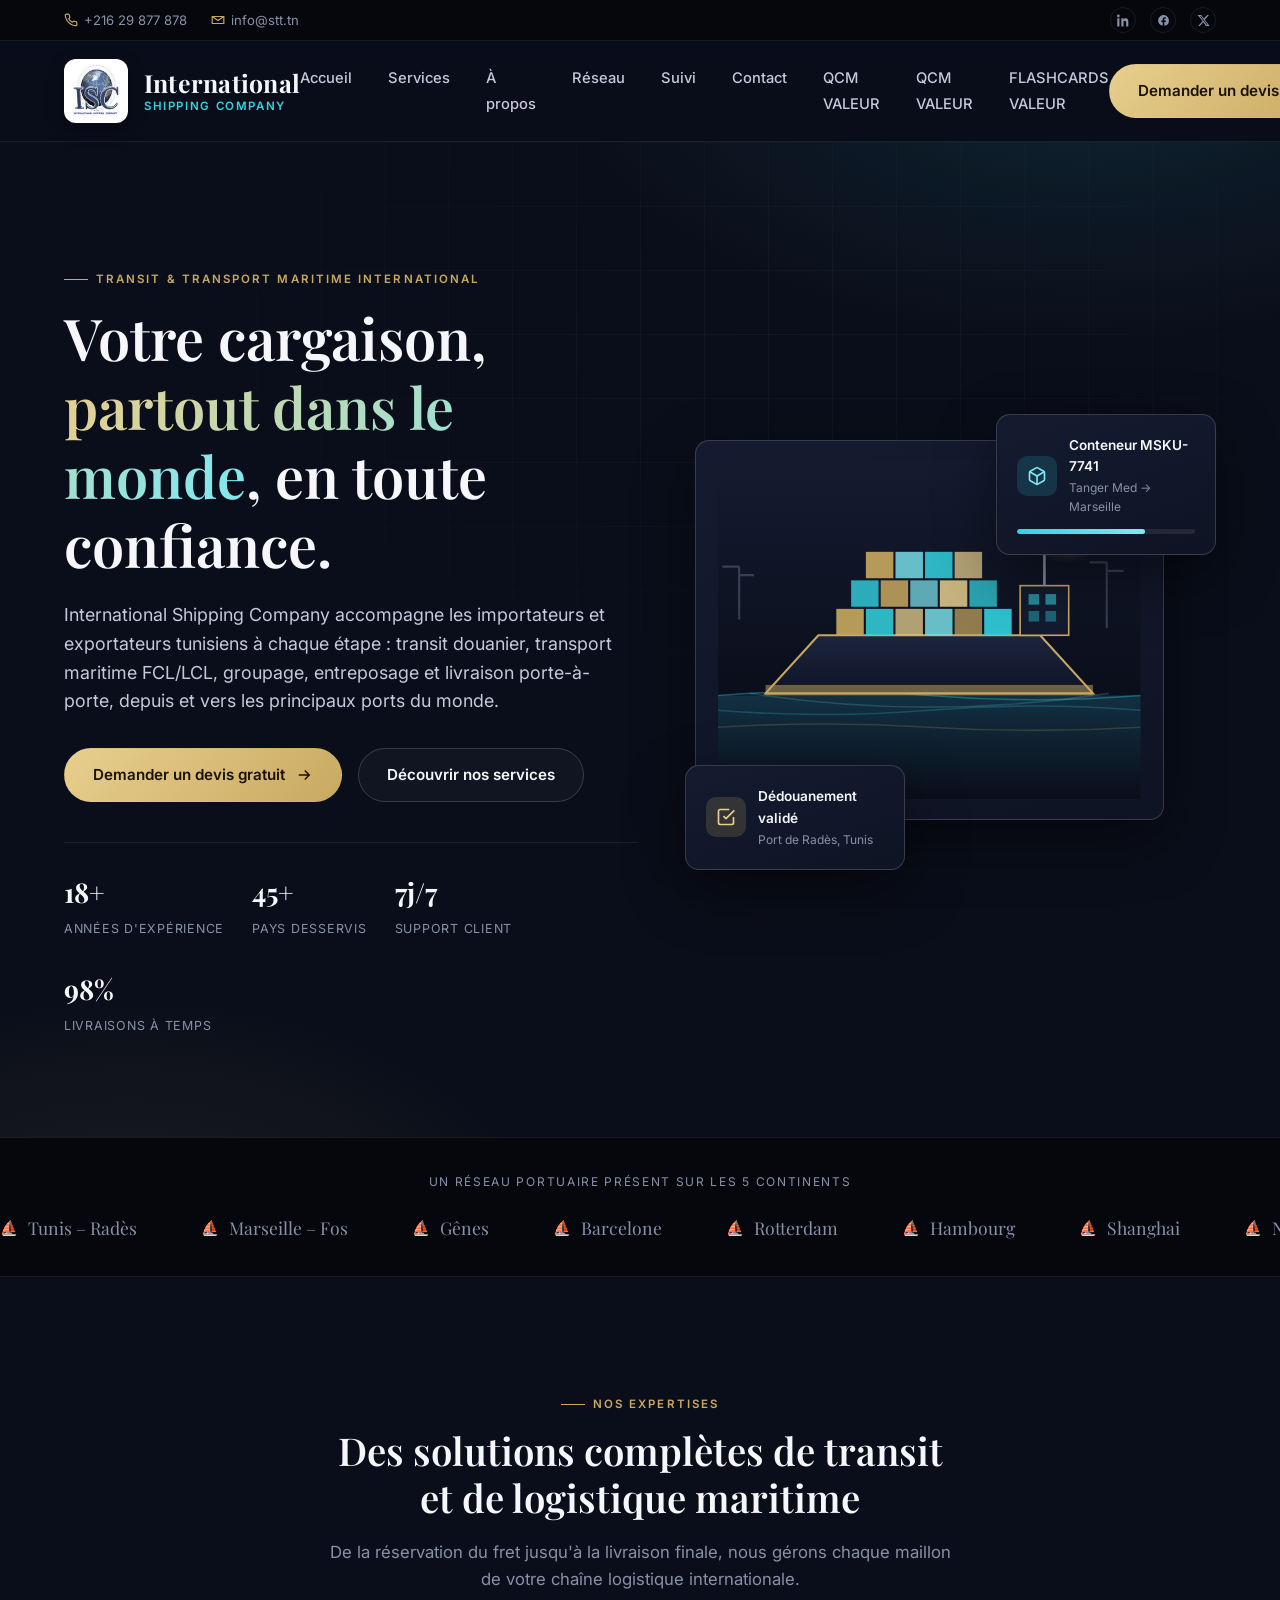
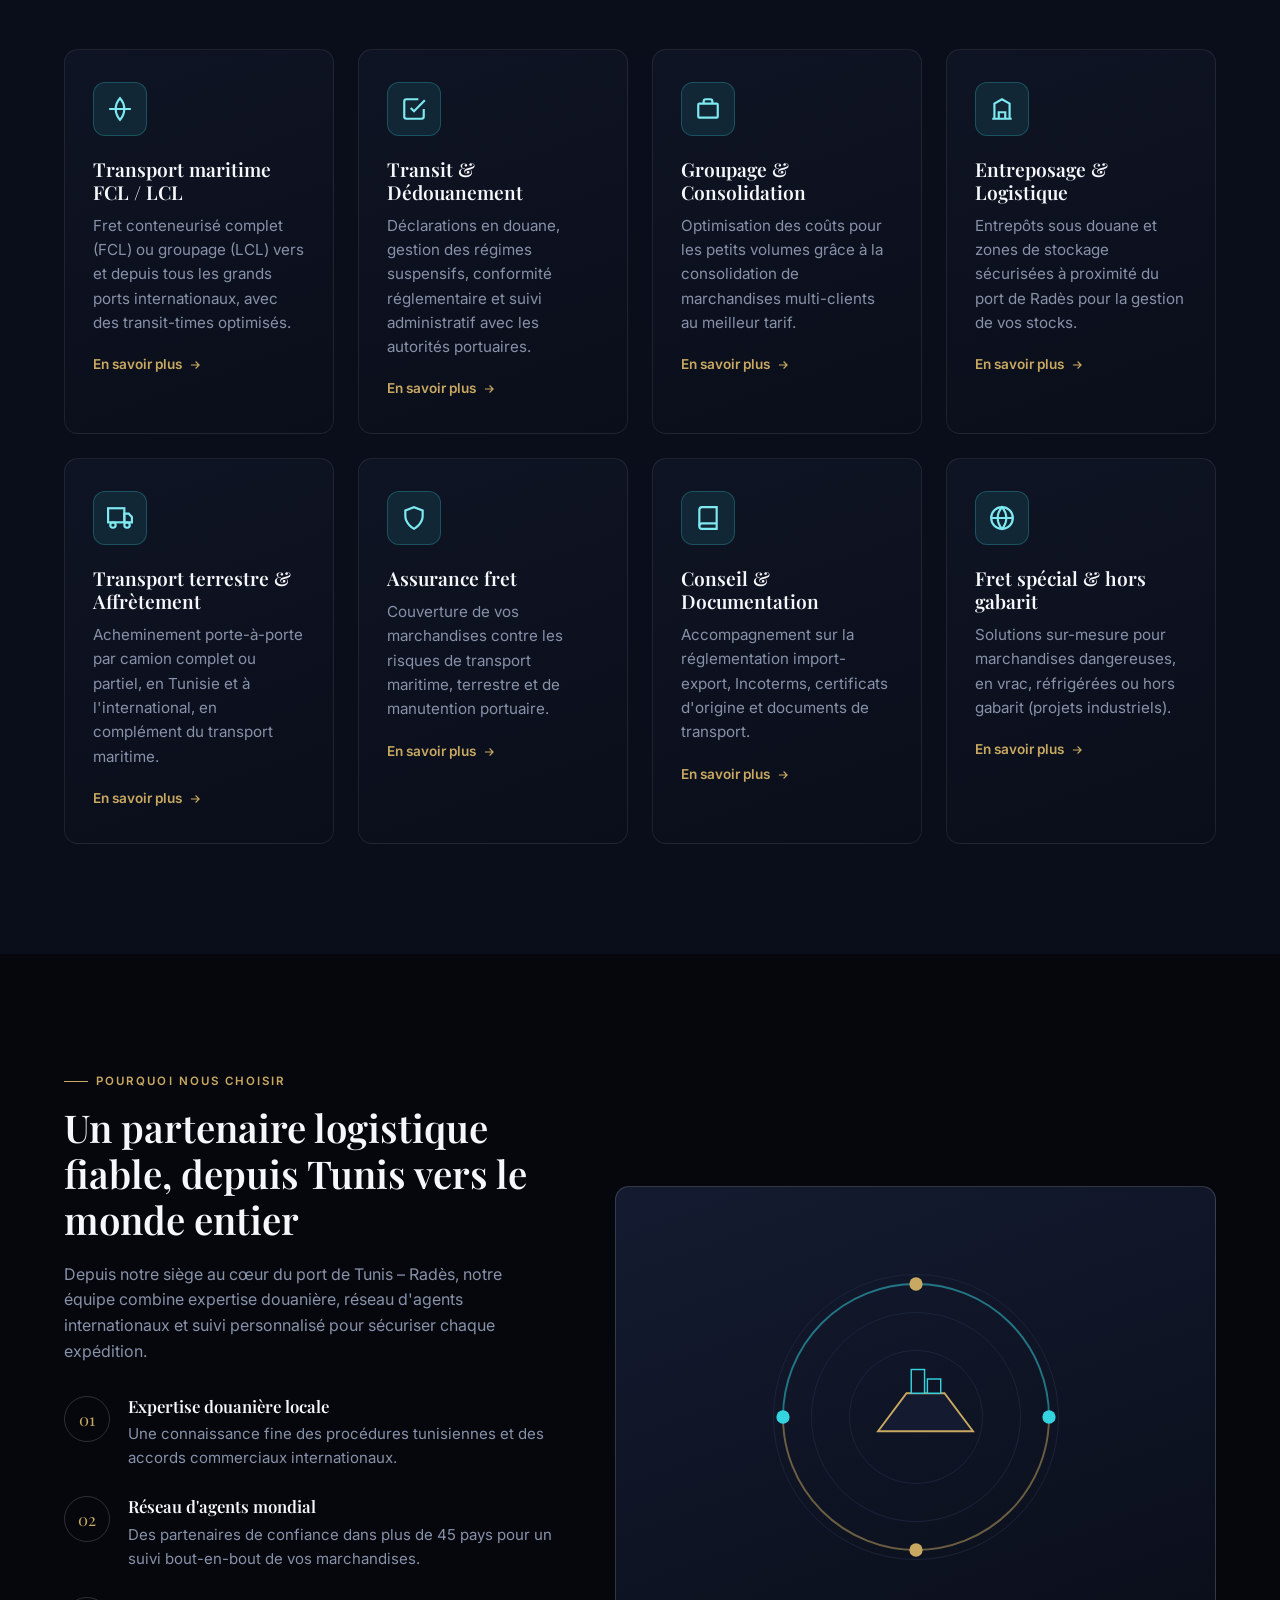
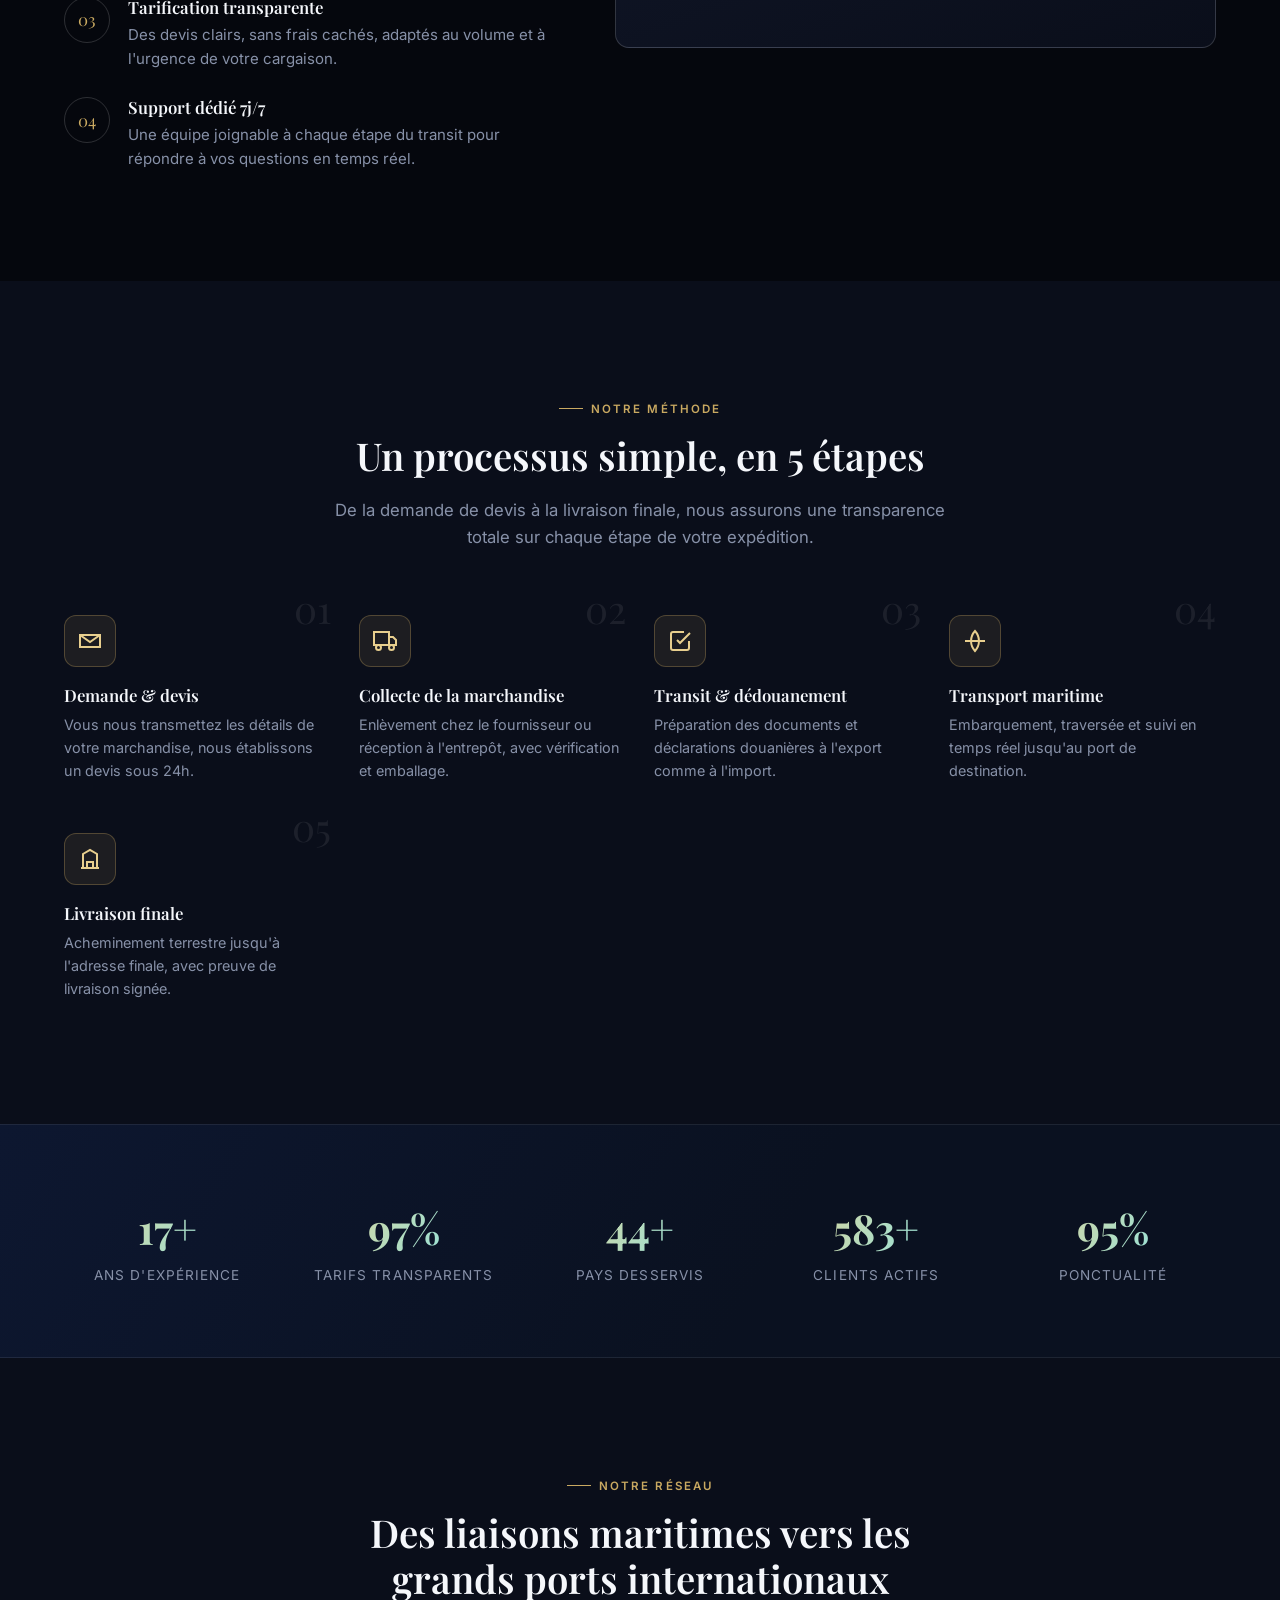
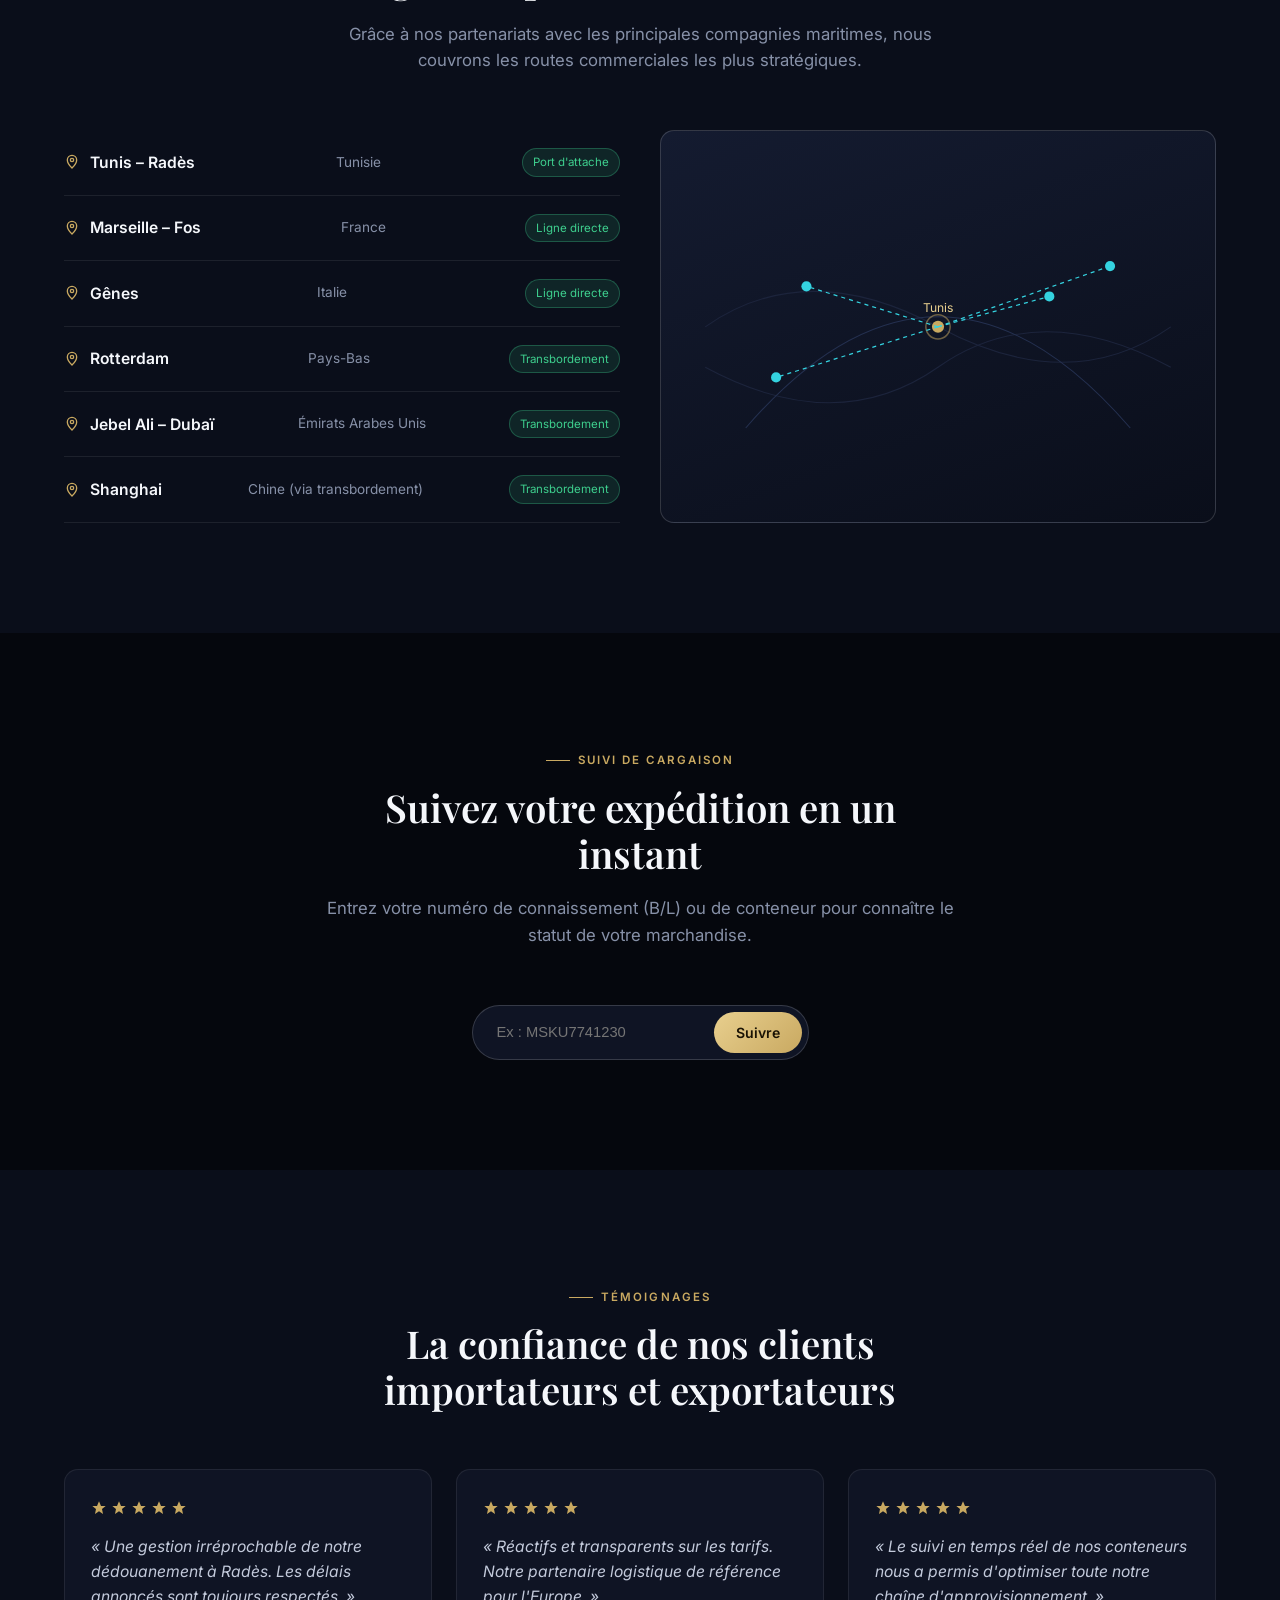
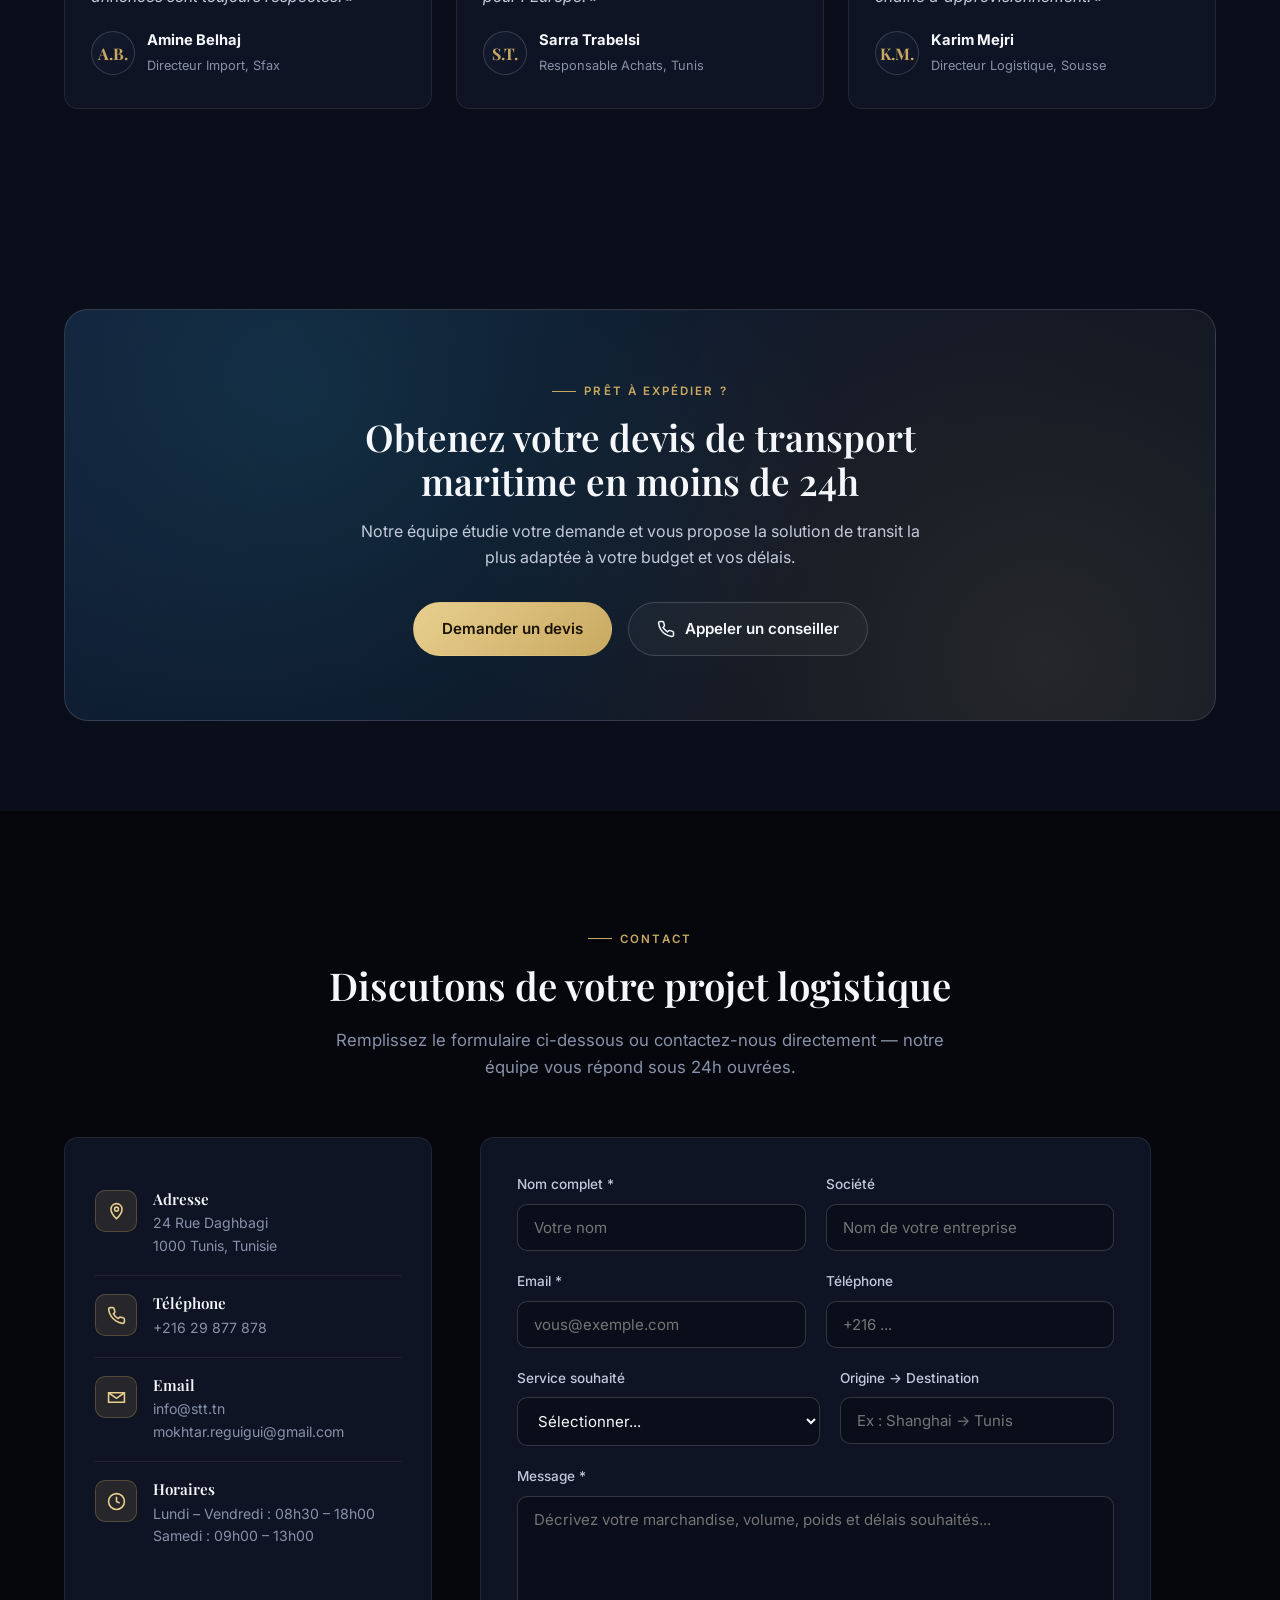
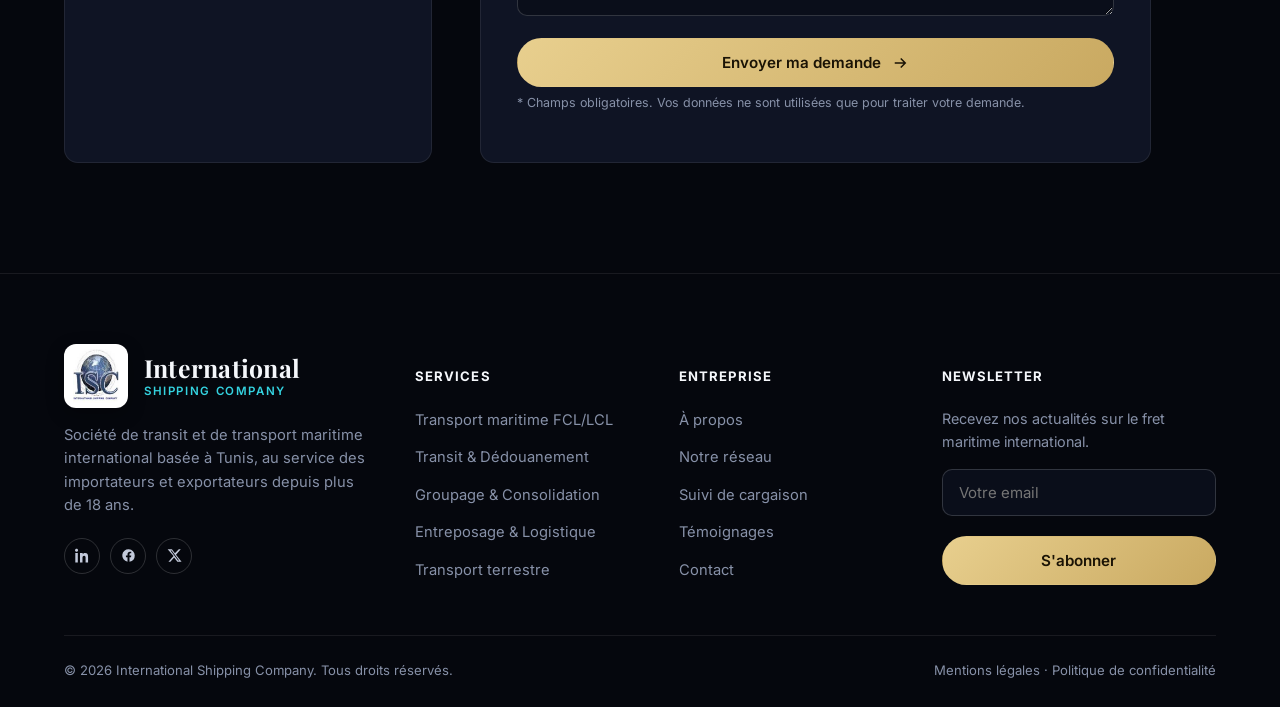
==== index.html @ 2de9ab59 "Update index.html" ====
<!DOCTYPE html>
<html lang="fr">
<head>
<meta charset="UTF-8" />
<meta name="viewport" content="width=device-width, initial-scale=1.0" />
<title>International Shipping Company — Transit &amp; Transport Maritime International | Tunis</title>
<meta name="description" content="International Shipping Company (ISC) : société de transit et de transport maritime international basée à Tunis. Fret maritime FCL/LCL, dédouanement, groupage, entreposage et logistique intégrée." />
<link rel="icon" href="data:image/svg+xml,<svg xmlns=%22http://www.w3.org/2000/svg%22 viewBox=%220 0 100 100%22><rect width=%22100%22 height=%22100%22 rx=%2220%22 fill=%22%230a0e1a%22/><path d=%22M20 60 L50 25 L80 60 Z%22 fill=%22none%22 stroke=%22%23c9a961%22 stroke-width=%226%22/><path d=%22M15 68 Q50 82 85 68%22 fill=%22none%22 stroke=%22%2334d3e0%22 stroke-width=%226%22 stroke-linecap=%22round%22/></svg>" />
<link rel="preconnect" href="https://fonts.googleapis.com" />
<link rel="preconnect" href="https://fonts.gstatic.com" crossorigin />
<link href="https://fonts.googleapis.com/css2?family=Playfair+Display:wght@600;700&family=Inter:wght@400;500;600;700&display=swap" rel="stylesheet" />
<link rel="stylesheet" href="assets/css/style.css" />
</head>
<body>

<!-- Top info bar -->
<div class="topbar">
  <div class="container">
    <div class="topbar-left">
      <span class="topbar-item">
        <svg viewBox="0 0 24 24" fill="none" stroke="currentColor" stroke-width="2"><path d="M22 16.92v3a2 2 0 0 1-2.18 2 19.79 19.79 0 0 1-8.63-3.07 19.5 19.5 0 0 1-6-6 19.79 19.79 0 0 1-3.07-8.67A2 2 0 0 1 4.11 2h3a2 2 0 0 1 2 1.72c.127.96.361 1.903.7 2.81a2 2 0 0 1-.45 2.11L8.09 9.91a16 16 0 0 0 6 6l1.27-1.27a2 2 0 0 1 2.11-.45c.907.339 1.85.573 2.81.7A2 2 0 0 1 22 16.92z"/></svg>
+216 29 877 878
      </span>
      <span class="topbar-item">
        <svg viewBox="0 0 24 24" fill="none" stroke="currentColor" stroke-width="2"><path d="M4 4h16v16H4z" stroke="none"/><path d="M22 6l-10 7L2 6" fill="none"/><path d="M2 6h20v12H2z" fill="none"/></svg>
        info@stt.tn
      </span>
      <span class="topbar-item" style="display:none" id="topbar-hours">
        <svg viewBox="0 0 24 24" fill="none" stroke="currentColor" stroke-width="2"><circle cx="12" cy="12" r="10"/><path d="M12 6v6l4 2"/></svg>
        Lun – Ven, 08h30 – 18h00
      </span>
    </div>
    <div class="topbar-right">
      <a href="#" aria-label="LinkedIn"><svg viewBox="0 0 24 24" fill="currentColor"><path d="M4.98 3.5C4.98 4.88 3.87 6 2.5 6S0 4.88 0 3.5 1.12 1 2.5 1s2.48 1.12 2.48 2.5zM.5 8h4V23h-4V8zM8.5 8h3.8v2.05h.05c.53-1 1.83-2.05 3.77-2.05 4.03 0 4.78 2.65 4.78 6.1V23h-4v-6.87c0-1.64-.03-3.75-2.28-3.75-2.29 0-2.64 1.79-2.64 3.63V23h-4V8z"/></svg></a>
      <a href="#" aria-label="Facebook"><svg viewBox="0 0 24 24" fill="currentColor"><path d="M22 12a10 10 0 1 0-11.6 9.9v-7H7.9V12h2.5V9.8c0-2.5 1.5-3.9 3.8-3.9 1.1 0 2.2.2 2.2.2v2.4h-1.2c-1.2 0-1.6.8-1.6 1.6V12h2.8l-.4 2.9h-2.4v7A10 10 0 0 0 22 12z"/></svg></a>
      <a href="#" aria-label="X / Twitter"><svg viewBox="0 0 24 24" fill="currentColor"><path d="M18.9 2H22l-7.6 8.7L23.3 22H16.6l-5.2-6.8L5.4 22H2.3l8.2-9.3L1 2h6.9l4.7 6.2L18.9 2zm-1.2 18h1.7L7.4 3.9H5.6L17.7 20z"/></svg></a>
    </div>
  </div>
</div>

<!-- Header -->
<header class="site-header">
  <div class="container nav-wrap">
    <a href="#top" class="logo">
      <span class="logo-mark">
        <img src="assets/img/logo-isc.jpg" alt="Logo International Shipping Company" />
      </span>
      <span>International<br /><small>Shipping Company</small></span>
    </a>

    <nav class="main-nav" aria-label="Navigation principale">
      <ul>
        <li><a href="#accueil" class="active">Accueil</a></li>
        <li><a href="#services">Services</a></li>
        <li><a href="#apropos">À propos</a></li>
        <li><a href="#reseau">Réseau</a></li>
        <li><a href="#suivi">Suivi</a></li>
        <li><a href="#contact">Contact</a></li>
        <li><a href="/QCM_VALEUR.html">QCM VALEUR</a></li>
<li><a href="/QCM_VALEUR.html">QCM VALEUR</a></li><li><a href="/flashcards_valeur.html">FLASHCARDS VALEUR</a></li>

     
   </ul> </nav>

    <div class="nav-actions">
      <a href="#contact" class="btn btn-primary nav-cta">
        Demander un devis
        <svg viewBox="0 0 24 24" fill="none" stroke="currentColor" stroke-width="2"><path d="M5 12h14M13 6l6 6-6 6"/></svg>
      </a>
      <button class="burger" aria-label="Ouvrir le menu">
        <svg viewBox="0 0 24 24" fill="none" stroke="currentColor" stroke-width="2"><path d="M3 6h18M3 12h18M3 18h18"/></svg>
      </button>
    </div>
  </div>
</header>

<!-- Mobile menu -->
<div class="scrim"></div>
<div class="mobile-menu">
  <div class="mobile-menu-head">
    <span class="logo"><span class="logo-mark" style="width:48px;height:48px;"><img src="assets/img/logo-isc.jpg" alt="Logo ISC" /></span> ISC</span>
    <button class="mobile-menu-close" aria-label="Fermer le menu">
      <svg viewBox="0 0 24 24" fill="none" stroke="currentColor" stroke-width="2"><path d="M18 6L6 18M6 6l12 12"/></svg>
    </button>
  </div>
  <ul>
    <li><a href="#accueil">Accueil</a></li>
    <li><a href="#services">Services</a></li>
    <li><a href="#apropos">À propos</a></li>
    <li><a href="#reseau">Réseau</a></li>
    <li><a href="#suivi">Suivi de cargaison</a></li>
    <li><a href="#contact">Contact</a></li>
  </ul>
  <a href="#contact" class="btn btn-primary btn-block">Demander un devis</a>
</div>

<main id="top">

  <!-- Hero -->
  <section class="hero" id="accueil">
    <div class="container hero-grid">
      <div class="hero-content" data-reveal>
        <div class="eyebrow">Transit &amp; Transport Maritime International</div>
        <h1>Votre cargaison, <em>partout dans le monde</em>, en toute confiance.</h1>
        <p class="lead">
          International Shipping Company accompagne les importateurs et exportateurs tunisiens à chaque étape :
          transit douanier, transport maritime FCL/LCL, groupage, entreposage et livraison porte-à-porte,
          depuis et vers les principaux ports du monde.
        </p>
        <div class="hero-cta">
          <a href="#contact" class="btn btn-primary">
            Demander un devis gratuit
            <svg viewBox="0 0 24 24" fill="none" stroke="currentColor" stroke-width="2"><path d="M5 12h14M13 6l6 6-6 6"/></svg>
          </a>
          <a href="#services" class="btn btn-outline">Découvrir nos services</a>
        </div>

        <div class="hero-trust">
          <div class="stat"><b data-count="18" data-suffix="+">0</b><span>Années d'expérience</span></div>
          <div class="stat"><b data-count="45" data-suffix="+">0</b><span>Pays desservis</span></div>
          <div class="stat"><b>7j/7</b><span>Support client</span></div>
          <div class="stat"><b data-count="98" data-suffix="%">0</b><span>Livraisons à temps</span></div>
        </div>
      </div>

      <div class="hero-visual" data-reveal>
        <div class="hero-card main">
          <svg viewBox="0 0 400 320" fill="none" xmlns="http://www.w3.org/2000/svg">
            <defs>
              <linearGradient id="skyGrad" x1="0" y1="0" x2="0" y2="1">
                <stop offset="0%" stop-color="#141b30"/>
                <stop offset="100%" stop-color="#0a0e1a"/>
              </linearGradient>
              <linearGradient id="waterGrad" x1="0" y1="0" x2="0" y2="1">
                <stop offset="0%" stop-color="#123042"/>
                <stop offset="100%" stop-color="#0a0e1a"/>
              </linearGradient>
              <linearGradient id="hullGrad" x1="0" y1="0" x2="0" y2="1">
                <stop offset="0%" stop-color="#1c2540"/>
                <stop offset="100%" stop-color="#0f1424"/>
              </linearGradient>
              <radialGradient id="sunGlow" cx="50%" cy="50%" r="50%">
                <stop offset="0%" stop-color="#e8cf8e" stop-opacity="0.55"/>
                <stop offset="100%" stop-color="#e8cf8e" stop-opacity="0"/>
              </radialGradient>
            </defs>

            <rect x="0" y="0" width="400" height="230" fill="url(#skyGrad)"/>
            <circle cx="330" cy="55" r="42" fill="url(#sunGlow)"/>
            <circle cx="330" cy="55" r="16" fill="#e8cf8e" opacity="0.85"/>

            <g opacity="0.35">
              <path d="M20 150 L20 100 M20 100 L4 100 M20 108 L34 108" stroke="#8791a8" stroke-width="2"/>
              <path d="M368 158 L368 96 M368 96 L352 96 M368 104 L384 104" stroke="#8791a8" stroke-width="2"/>
            </g>

            <rect x="0" y="222" width="400" height="98" fill="url(#waterGrad)"/>
            <path d="M0 222 Q100 214 200 222 T400 222" stroke="#34d3e0" stroke-width="1.5" opacity="0.35" fill="none"/>
            <path d="M0 236 Q100 244 200 236 T400 236" stroke="#34d3e0" stroke-width="1.5" opacity="0.22" fill="none"/>
            <path d="M0 252 Q100 246 200 252 T400 252" stroke="#c9a961" stroke-width="1.5" opacity="0.2" fill="none"/>

            <path d="M45 220 L95 165 L305 165 L355 220 Z" fill="url(#hullGrad)" stroke="#c9a961" stroke-width="2"/>
            <rect x="45" y="212" width="310" height="10" fill="#c9a961" opacity="0.5"/>

            <g>
              <rect x="112" y="140" width="26" height="25" fill="#c9a961" opacity="0.9"/>
              <rect x="140" y="140" width="26" height="25" fill="#34d3e0" opacity="0.85"/>
              <rect x="168" y="140" width="26" height="25" fill="#e8cf8e" opacity="0.75"/>
              <rect x="196" y="140" width="26" height="25" fill="#7fe9f1" opacity="0.8"/>
              <rect x="224" y="140" width="26" height="25" fill="#c9a961" opacity="0.7"/>
              <rect x="252" y="140" width="26" height="25" fill="#34d3e0" opacity="0.9"/>

              <rect x="126" y="113" width="26" height="25" fill="#34d3e0" opacity="0.8"/>
              <rect x="154" y="113" width="26" height="25" fill="#c9a961" opacity="0.85"/>
              <rect x="182" y="113" width="26" height="25" fill="#7fe9f1" opacity="0.7"/>
              <rect x="210" y="113" width="26" height="25" fill="#e8cf8e" opacity="0.85"/>
              <rect x="238" y="113" width="26" height="25" fill="#34d3e0" opacity="0.75"/>

              <rect x="140" y="86" width="26" height="25" fill="#c9a961" opacity="0.9"/>
              <rect x="168" y="86" width="26" height="25" fill="#7fe9f1" opacity="0.8"/>
              <rect x="196" y="86" width="26" height="25" fill="#34d3e0" opacity="0.85"/>
              <rect x="224" y="86" width="26" height="25" fill="#e8cf8e" opacity="0.75"/>
            </g>

            <g>
              <rect x="286" y="118" width="46" height="47" fill="#141b30" stroke="#c9a961" stroke-width="1.5"/>
              <rect x="294" y="126" width="10" height="10" fill="#34d3e0" opacity="0.6"/>
              <rect x="310" y="126" width="10" height="10" fill="#34d3e0" opacity="0.6"/>
              <rect x="294" y="142" width="10" height="10" fill="#34d3e0" opacity="0.4"/>
              <rect x="310" y="142" width="10" height="10" fill="#34d3e0" opacity="0.4"/>
              <line x1="309" y1="118" x2="309" y2="72" stroke="#8791a8" stroke-width="2.5"/>
              <circle cx="309" cy="70" r="3.5" fill="#c9a961"/>
            </g>

            <path d="M30 220 Q200 246 370 220" stroke="#7fe9f1" stroke-width="1.5" opacity="0.18" fill="none"/>
          </svg>
        </div>
        <div class="hero-card hero-float card-1">
          <div class="float-row">
            <div class="float-icon"><svg viewBox="0 0 24 24" fill="none" stroke="currentColor" stroke-width="2"><path d="M21 16V8a2 2 0 0 0-1-1.73l-7-4a2 2 0 0 0-2 0l-7 4A2 2 0 0 0 3 8v8a2 2 0 0 0 1 1.73l7 4a2 2 0 0 0 2 0l7-4A2 2 0 0 0 21 16z"/><polyline points="3.27 6.96 12 12.01 20.73 6.96"/><line x1="12" y1="22.08" x2="12" y2="12"/></svg></div>
            <div><div class="float-title">Conteneur MSKU-7741</div><div class="float-sub">Tanger Med → Marseille</div></div>
          </div>
          <div class="float-progress"><span></span></div>
        </div>
        <div class="hero-card hero-float card-2">
          <div class="float-row">
            <div class="float-icon"><svg viewBox="0 0 24 24" fill="none" stroke="currentColor" stroke-width="2"><path d="M9 11l3 3L22 4"/><path d="M21 12v7a2 2 0 0 1-2 2H5a2 2 0 0 1-2-2V5a2 2 0 0 1 2-2h11"/></svg></div>
            <div><div class="float-title">Dédouanement validé</div><div class="float-sub">Port de Radès, Tunis</div></div>
          </div>
        </div>
      </div>
    </div>
  </section>

  <!-- Partners / ports marquee -->
  <div class="marquee-section">
    <div class="marquee-label">Un réseau portuaire présent sur les 5 continents</div>
    <div class="marquee-track">
      <span>Tunis – Radès</span><span>Marseille – Fos</span><span>Gênes</span><span>Barcelone</span>
      <span>Rotterdam</span><span>Hambourg</span><span>Shanghai</span><span>Ningbo</span>
      <span>Jebel Ali – Dubai</span><span>New York – NJ</span><span>Casablanca</span><span>Alger</span>
      <span>Tunis – Radès</span><span>Marseille – Fos</span><span>Gênes</span><span>Barcelone</span>
      <span>Rotterdam</span><span>Hambourg</span><span>Shanghai</span><span>Ningbo</span>
      <span>Jebel Ali – Dubai</span><span>New York – NJ</span><span>Casablanca</span><span>Alger</span>
    </div>
  </div>

  <!-- Services -->
  <section class="section" id="services">
    <div class="container">
      <div class="section-head center" data-reveal>
        <div class="eyebrow">Nos Expertises</div>
        <h2>Des solutions complètes de transit et de logistique maritime</h2>
        <p>De la réservation du fret jusqu'à la livraison finale, nous gérons chaque maillon de votre chaîne logistique internationale.</p>
      </div>

      <div class="services-grid">

        <div class="service-card" data-reveal>
          <div class="service-icon"><svg viewBox="0 0 24 24" fill="none" stroke="currentColor" stroke-width="2"><path d="M2 12h20M12 2a15.3 15.3 0 0 1 4 10 15.3 15.3 0 0 1-4 10 15.3 15.3 0 0 1-4-10 15.3 15.3 0 0 1 4-10z"/></svg></div>
          <h3>Transport maritime FCL / LCL</h3>
          <p>Fret conteneurisé complet (FCL) ou groupage (LCL) vers et depuis tous les grands ports internationaux, avec des transit-times optimisés.</p>
          <a href="#contact" class="service-link">En savoir plus <svg viewBox="0 0 24 24" fill="none" stroke="currentColor" stroke-width="2"><path d="M5 12h14M13 6l6 6-6 6"/></svg></a>
        </div>

        <div class="service-card" data-reveal>
          <div class="service-icon"><svg viewBox="0 0 24 24" fill="none" stroke="currentColor" stroke-width="2"><path d="M9 11l3 3L22 4"/><path d="M21 12v7a2 2 0 0 1-2 2H5a2 2 0 0 1-2-2V5a2 2 0 0 1 2-2h11"/></svg></div>
          <h3>Transit &amp; Dédouanement</h3>
          <p>Déclarations en douane, gestion des régimes suspensifs, conformité réglementaire et suivi administratif avec les autorités portuaires.</p>
          <a href="#contact" class="service-link">En savoir plus <svg viewBox="0 0 24 24" fill="none" stroke="currentColor" stroke-width="2"><path d="M5 12h14M13 6l6 6-6 6"/></svg></a>
        </div>

        <div class="service-card" data-reveal>
          <div class="service-icon"><svg viewBox="0 0 24 24" fill="none" stroke="currentColor" stroke-width="2"><rect x="3" y="7" width="18" height="13" rx="1"/><path d="M8 7V5a2 2 0 0 1 2-2h4a2 2 0 0 1 2 2v2"/></svg></div>
          <h3>Groupage &amp; Consolidation</h3>
          <p>Optimisation des coûts pour les petits volumes grâce à la consolidation de marchandises multi-clients au meilleur tarif.</p>
          <a href="#contact" class="service-link">En savoir plus <svg viewBox="0 0 24 24" fill="none" stroke="currentColor" stroke-width="2"><path d="M5 12h14M13 6l6 6-6 6"/></svg></a>
        </div>

        <div class="service-card" data-reveal>
          <div class="service-icon"><svg viewBox="0 0 24 24" fill="none" stroke="currentColor" stroke-width="2"><path d="M3 21h18M5 21V7l7-4 7 4v14M9 21v-6h6v6"/></svg></div>
          <h3>Entreposage &amp; Logistique</h3>
          <p>Entrepôts sous douane et zones de stockage sécurisées à proximité du port de Radès pour la gestion de vos stocks.</p>
          <a href="#contact" class="service-link">En savoir plus <svg viewBox="0 0 24 24" fill="none" stroke="currentColor" stroke-width="2"><path d="M5 12h14M13 6l6 6-6 6"/></svg></a>
        </div>

        <div class="service-card" data-reveal>
          <div class="service-icon"><svg viewBox="0 0 24 24" fill="none" stroke="currentColor" stroke-width="2"><rect x="1" y="3" width="15" height="13"/><path d="M16 8h4l3 3v5h-7V8z"/><circle cx="5.5" cy="18.5" r="2.5"/><circle cx="18.5" cy="18.5" r="2.5"/></svg></div>
          <h3>Transport terrestre &amp; Affrètement</h3>
          <p>Acheminement porte-à-porte par camion complet ou partiel, en Tunisie et à l'international, en complément du transport maritime.</p>
          <a href="#contact" class="service-link">En savoir plus <svg viewBox="0 0 24 24" fill="none" stroke="currentColor" stroke-width="2"><path d="M5 12h14M13 6l6 6-6 6"/></svg></a>
        </div>

        <div class="service-card" data-reveal>
          <div class="service-icon"><svg viewBox="0 0 24 24" fill="none" stroke="currentColor" stroke-width="2"><path d="M12 22s8-4.5 8-11.8V5l-8-3-8 3v5.2C4 17.5 12 22 12 22z"/></svg></div>
          <h3>Assurance fret</h3>
          <p>Couverture de vos marchandises contre les risques de transport maritime, terrestre et de manutention portuaire.</p>
          <a href="#contact" class="service-link">En savoir plus <svg viewBox="0 0 24 24" fill="none" stroke="currentColor" stroke-width="2"><path d="M5 12h14M13 6l6 6-6 6"/></svg></a>
        </div>

        <div class="service-card" data-reveal>
          <div class="service-icon"><svg viewBox="0 0 24 24" fill="none" stroke="currentColor" stroke-width="2"><path d="M4 19.5A2.5 2.5 0 0 1 6.5 17H20"/><path d="M6.5 2H20v20H6.5A2.5 2.5 0 0 1 4 19.5v-15A2.5 2.5 0 0 1 6.5 2z"/></svg></div>
          <h3>Conseil &amp; Documentation</h3>
          <p>Accompagnement sur la réglementation import-export, Incoterms, certificats d'origine et documents de transport.</p>
          <a href="#contact" class="service-link">En savoir plus <svg viewBox="0 0 24 24" fill="none" stroke="currentColor" stroke-width="2"><path d="M5 12h14M13 6l6 6-6 6"/></svg></a>
        </div>

        <div class="service-card" data-reveal>
          <div class="service-icon"><svg viewBox="0 0 24 24" fill="none" stroke="currentColor" stroke-width="2"><circle cx="12" cy="12" r="10"/><path d="M2 12h20M12 2a15.3 15.3 0 0 1 4 10 15.3 15.3 0 0 1-4 10 15.3 15.3 0 0 1-4-10 15.3 15.3 0 0 1 4-10z"/></svg></div>
          <h3>Fret spécial &amp; hors gabarit</h3>
          <p>Solutions sur-mesure pour marchandises dangereuses, en vrac, réfrigérées ou hors gabarit (projets industriels).</p>
          <a href="#contact" class="service-link">En savoir plus <svg viewBox="0 0 24 24" fill="none" stroke="currentColor" stroke-width="2"><path d="M5 12h14M13 6l6 6-6 6"/></svg></a>
        </div>

      </div>
    </div>
  </section>

  <!-- Why us / About -->
  <section class="section alt" id="apropos">
    <div class="container why-grid">
      <div data-reveal>
        <div class="eyebrow">Pourquoi nous choisir</div>
        <h2 style="font-size:clamp(1.8rem,3vw,2.4rem);">Un partenaire logistique fiable, depuis Tunis vers le monde entier</h2>
        <p style="color:var(--text-2);margin-bottom:32px;">
          Depuis notre siège au cœur du port de Tunis – Radès, notre équipe combine expertise douanière,
          réseau d'agents internationaux et suivi personnalisé pour sécuriser chaque expédition.
        </p>

        <div class="feature-list">
          <div class="feature-item">
            <div class="feature-num">01</div>
            <div>
              <h4>Expertise douanière locale</h4>
              <p>Une connaissance fine des procédures tunisiennes et des accords commerciaux internationaux.</p>
            </div>
          </div>
          <div class="feature-item">
            <div class="feature-num">02</div>
            <div>
              <h4>Réseau d'agents mondial</h4>
              <p>Des partenaires de confiance dans plus de 45 pays pour un suivi bout-en-bout de vos marchandises.</p>
            </div>
          </div>
          <div class="feature-item">
            <div class="feature-num">03</div>
            <div>
              <h4>Tarification transparente</h4>
              <p>Des devis clairs, sans frais cachés, adaptés au volume et à l'urgence de votre cargaison.</p>
            </div>
          </div>
          <div class="feature-item">
            <div class="feature-num">04</div>
            <div>
              <h4>Support dédié 7j/7</h4>
              <p>Une équipe joignable à chaque étape du transit pour répondre à vos questions en temps réel.</p>
            </div>
          </div>
        </div>
      </div>

      <div class="why-visual" data-reveal>
        <svg viewBox="0 0 400 400" fill="none" xmlns="http://www.w3.org/2000/svg">
          <circle cx="200" cy="200" r="150" stroke="#1c243c" stroke-width="1"/>
          <circle cx="200" cy="200" r="110" stroke="#1c243c" stroke-width="1"/>
          <circle cx="200" cy="200" r="70" stroke="#1c243c" stroke-width="1"/>
          <path d="M60 200 A140 140 0 0 1 340 200" stroke="#34d3e0" stroke-width="2" opacity="0.5"/>
          <path d="M340 200 A140 140 0 0 1 60 200" stroke="#c9a961" stroke-width="2" opacity="0.5"/>
          <circle cx="200" cy="60" r="7" fill="#c9a961"/>
          <circle cx="340" cy="200" r="7" fill="#34d3e0"/>
          <circle cx="200" cy="340" r="7" fill="#c9a961"/>
          <circle cx="60" cy="200" r="7" fill="#34d3e0"/>
          <g transform="translate(160,160)">
            <path d="M0 55 L30 15 L70 15 L100 55 Z" fill="#141b30" stroke="#c9a961" stroke-width="2"/>
            <rect x="35" y="-10" width="14" height="25" fill="#0f1424" stroke="#34d3e0" stroke-width="1.5"/>
            <rect x="52" y="0" width="14" height="15" fill="#0f1424" stroke="#34d3e0" stroke-width="1.5"/>
          </g>
        </svg>
      </div>
    </div>
  </section>

  <!-- Process -->
  <section class="section" id="processus">
    <div class="container">
      <div class="section-head center" data-reveal>
        <div class="eyebrow">Notre méthode</div>
        <h2>Un processus simple, en 5 étapes</h2>
        <p>De la demande de devis à la livraison finale, nous assurons une transparence totale sur chaque étape de votre expédition.</p>
      </div>

      <div class="process-track">
        <div class="process-step" data-reveal>
          <span class="step-index">01</span>
          <div class="step-icon"><svg viewBox="0 0 24 24" fill="none" stroke="currentColor" stroke-width="2"><path d="M4 4h16v16H4z" stroke="none"/><path d="M22 6l-10 7L2 6"/><path d="M2 6h20v12H2z" fill="none"/></svg></div>
          <h4>Demande &amp; devis</h4>
          <p>Vous nous transmettez les détails de votre marchandise, nous établissons un devis sous 24h.</p>
        </div>
        <div class="process-step" data-reveal>
          <span class="step-index">02</span>
          <div class="step-icon"><svg viewBox="0 0 24 24" fill="none" stroke="currentColor" stroke-width="2"><rect x="1" y="3" width="15" height="13"/><path d="M16 8h4l3 3v5h-7V8z"/><circle cx="5.5" cy="18.5" r="2.5"/><circle cx="18.5" cy="18.5" r="2.5"/></svg></div>
          <h4>Collecte de la marchandise</h4>
          <p>Enlèvement chez le fournisseur ou réception à l'entrepôt, avec vérification et emballage.</p>
        </div>
        <div class="process-step" data-reveal>
          <span class="step-index">03</span>
          <div class="step-icon"><svg viewBox="0 0 24 24" fill="none" stroke="currentColor" stroke-width="2"><path d="M9 11l3 3L22 4"/><path d="M21 12v7a2 2 0 0 1-2 2H5a2 2 0 0 1-2-2V5a2 2 0 0 1 2-2h11"/></svg></div>
          <h4>Transit &amp; dédouanement</h4>
          <p>Préparation des documents et déclarations douanières à l'export comme à l'import.</p>
        </div>
        <div class="process-step" data-reveal>
          <span class="step-index">04</span>
          <div class="step-icon"><svg viewBox="0 0 24 24" fill="none" stroke="currentColor" stroke-width="2"><path d="M2 12h20M12 2a15.3 15.3 0 0 1 4 10 15.3 15.3 0 0 1-4 10 15.3 15.3 0 0 1-4-10 15.3 15.3 0 0 1 4-10z"/></svg></div>
          <h4>Transport maritime</h4>
          <p>Embarquement, traversée et suivi en temps réel jusqu'au port de destination.</p>
        </div>
        <div class="process-step" data-reveal>
          <span class="step-index">05</span>
          <div class="step-icon"><svg viewBox="0 0 24 24" fill="none" stroke="currentColor" stroke-width="2"><path d="M3 21h18M5 21V7l7-4 7 4v14M9 21v-6h6v6"/></svg></div>
          <h4>Livraison finale</h4>
          <p>Acheminement terrestre jusqu'à l'adresse finale, avec preuve de livraison signée.</p>
        </div>
      </div>
    </div>
  </section>

  <!-- Stats band -->
  <div class="stats-band">
    <div class="container stats-grid">
      <div class="stat-block" data-reveal><b data-count="18" data-suffix="+">0</b><span>Ans d'expérience</span></div>
      <div class="stat-block" data-reveal><b data-count="100" data-suffix="%">0</b><span>Tarifs transparents</span></div>
      <div class="stat-block" data-reveal><b data-count="45" data-suffix="+">0</b><span>Pays desservis</span></div>
      <div class="stat-block" data-reveal><b data-count="600" data-suffix="+">0</b><span>Clients actifs</span></div>
      <div class="stat-block" data-reveal><b data-count="98" data-suffix="%">0</b><span>Ponctualité</span></div>
    </div>
  </div>

  <!-- Network / ports -->
  <section class="section" id="reseau">
    <div class="container">
      <div class="section-head center" data-reveal>
        <div class="eyebrow">Notre réseau</div>
        <h2>Des liaisons maritimes vers les grands ports internationaux</h2>
        <p>Grâce à nos partenariats avec les principales compagnies maritimes, nous couvrons les routes commerciales les plus stratégiques.</p>
      </div>

      <div class="network-wrap">
        <div class="port-list" data-reveal>
          <div class="port-row">
            <div class="port-name"><svg viewBox="0 0 24 24" fill="none" stroke="currentColor" stroke-width="2"><path d="M12 21s-7-6.5-7-12a7 7 0 0 1 14 0c0 5.5-7 12-7 12z"/><circle cx="12" cy="9" r="2.5"/></svg>Tunis – Radès</div>
            <div class="port-country">Tunisie</div>
            <div class="badge">Port d'attache</div>
          </div>
          <div class="port-row">
            <div class="port-name"><svg viewBox="0 0 24 24" fill="none" stroke="currentColor" stroke-width="2"><path d="M12 21s-7-6.5-7-12a7 7 0 0 1 14 0c0 5.5-7 12-7 12z"/><circle cx="12" cy="9" r="2.5"/></svg>Marseille – Fos</div>
            <div class="port-country">France</div>
            <div class="badge">Ligne directe</div>
          </div>
          <div class="port-row">
            <div class="port-name"><svg viewBox="0 0 24 24" fill="none" stroke="currentColor" stroke-width="2"><path d="M12 21s-7-6.5-7-12a7 7 0 0 1 14 0c0 5.5-7 12-7 12z"/><circle cx="12" cy="9" r="2.5"/></svg>Gênes</div>
            <div class="port-country">Italie</div>
            <div class="badge">Ligne directe</div>
          </div>
          <div class="port-row">
            <div class="port-name"><svg viewBox="0 0 24 24" fill="none" stroke="currentColor" stroke-width="2"><path d="M12 21s-7-6.5-7-12a7 7 0 0 1 14 0c0 5.5-7 12-7 12z"/><circle cx="12" cy="9" r="2.5"/></svg>Rotterdam</div>
            <div class="port-country">Pays-Bas</div>
            <div class="badge">Transbordement</div>
          </div>
          <div class="port-row">
            <div class="port-name"><svg viewBox="0 0 24 24" fill="none" stroke="currentColor" stroke-width="2"><path d="M12 21s-7-6.5-7-12a7 7 0 0 1 14 0c0 5.5-7 12-7 12z"/><circle cx="12" cy="9" r="2.5"/></svg>Jebel Ali – Dubaï</div>
            <div class="port-country">Émirats Arabes Unis</div>
            <div class="badge">Transbordement</div>
          </div>
          <div class="port-row">
            <div class="port-name"><svg viewBox="0 0 24 24" fill="none" stroke="currentColor" stroke-width="2"><path d="M12 21s-7-6.5-7-12a7 7 0 0 1 14 0c0 5.5-7 12-7 12z"/><circle cx="12" cy="9" r="2.5"/></svg>Shanghai</div>
            <div class="port-country">Chine (via transbordement)</div>
            <div class="badge">Transbordement</div>
          </div>
        </div>

        <div class="map-card" data-reveal>
          <svg viewBox="0 0 500 300" fill="none" xmlns="http://www.w3.org/2000/svg">
            <path d="M20 150 Q120 80 250 150 T480 150" stroke="#1c243c" stroke-width="1"/>
            <path d="M20 190 Q150 260 250 190 T480 190" stroke="#1c243c" stroke-width="1"/>
            <path d="M60 250 Q250 30 440 250" stroke="#243050" stroke-width="1" fill="none"/>
            <circle cx="250" cy="150" r="6" fill="#c9a961"/>
            <circle cx="250" cy="150" r="12" fill="none" stroke="#c9a961" stroke-width="1.5" opacity="0.5"/>
            <circle cx="120" cy="110" r="5" fill="#34d3e0"/>
            <circle cx="360" cy="120" r="5" fill="#34d3e0"/>
            <circle cx="420" cy="90" r="5" fill="#34d3e0"/>
            <circle cx="90" cy="200" r="5" fill="#34d3e0"/>
            <path d="M250 150 L120 110" stroke="#34d3e0" stroke-width="1.2" stroke-dasharray="4 4"/>
            <path d="M250 150 L360 120" stroke="#34d3e0" stroke-width="1.2" stroke-dasharray="4 4"/>
            <path d="M250 150 L420 90" stroke="#34d3e0" stroke-width="1.2" stroke-dasharray="4 4"/>
            <path d="M250 150 L90 200" stroke="#34d3e0" stroke-width="1.2" stroke-dasharray="4 4"/>
            <text x="250" y="135" text-anchor="middle" fill="#e8cf8e" font-size="12" font-family="Inter, sans-serif">Tunis</text>
          </svg>
        </div>
      </div>
    </div>
  </section>

  <!-- Tracking -->
  <section class="section alt" id="suivi">
    <div class="container">
      <div class="section-head center" data-reveal>
        <div class="eyebrow">Suivi de cargaison</div>
        <h2>Suivez votre expédition en un instant</h2>
        <p>Entrez votre numéro de connaissement (B/L) ou de conteneur pour connaître le statut de votre marchandise.</p>
      </div>
      <div style="display:flex;justify-content:center;" data-reveal>
        <form id="tracking-form" class="tracking-box">
          <input type="text" placeholder="Ex : MSKU7741230" aria-label="Numéro de suivi" required />
          <button type="submit">Suivre</button>
        </form>
      </div>
      <div id="tracking-result" class="form-status" style="max-width:640px;margin:20px auto 0;"></div>
    </div>
  </section>

  <!-- Testimonials -->
  <section class="section" id="temoignages">
    <div class="container">
      <div class="section-head center" data-reveal>
        <div class="eyebrow">Témoignages</div>
        <h2>La confiance de nos clients importateurs et exportateurs</h2>
      </div>

      <div class="testi-grid">
        <div class="testi-card" data-reveal>
          <div class="testi-stars">
            <svg viewBox="0 0 24 24" fill="currentColor"><path d="M12 2l3 7h7l-5.5 4.5L18 21l-6-4-6 4 1.5-7.5L2 9h7z"/></svg>
            <svg viewBox="0 0 24 24" fill="currentColor"><path d="M12 2l3 7h7l-5.5 4.5L18 21l-6-4-6 4 1.5-7.5L2 9h7z"/></svg>
            <svg viewBox="0 0 24 24" fill="currentColor"><path d="M12 2l3 7h7l-5.5 4.5L18 21l-6-4-6 4 1.5-7.5L2 9h7z"/></svg>
            <svg viewBox="0 0 24 24" fill="currentColor"><path d="M12 2l3 7h7l-5.5 4.5L18 21l-6-4-6 4 1.5-7.5L2 9h7z"/></svg>
            <svg viewBox="0 0 24 24" fill="currentColor"><path d="M12 2l3 7h7l-5.5 4.5L18 21l-6-4-6 4 1.5-7.5L2 9h7z"/></svg>
          </div>
          <p class="quote">« Une gestion irréprochable de notre dédouanement à Radès. Les délais annoncés sont toujours respectés. »</p>
          <div class="testi-person">
            <div class="testi-avatar">A.B.</div>
            <div><b>Amine Belhaj</b><span>Directeur Import, Sfax</span></div>
          </div>
        </div>
        <div class="testi-card" data-reveal>
          <div class="testi-stars">
            <svg viewBox="0 0 24 24" fill="currentColor"><path d="M12 2l3 7h7l-5.5 4.5L18 21l-6-4-6 4 1.5-7.5L2 9h7z"/></svg>
            <svg viewBox="0 0 24 24" fill="currentColor"><path d="M12 2l3 7h7l-5.5 4.5L18 21l-6-4-6 4 1.5-7.5L2 9h7z"/></svg>
            <svg viewBox="0 0 24 24" fill="currentColor"><path d="M12 2l3 7h7l-5.5 4.5L18 21l-6-4-6 4 1.5-7.5L2 9h7z"/></svg>
            <svg viewBox="0 0 24 24" fill="currentColor"><path d="M12 2l3 7h7l-5.5 4.5L18 21l-6-4-6 4 1.5-7.5L2 9h7z"/></svg>
            <svg viewBox="0 0 24 24" fill="currentColor"><path d="M12 2l3 7h7l-5.5 4.5L18 21l-6-4-6 4 1.5-7.5L2 9h7z"/></svg>
          </div>
          <p class="quote">« Réactifs et transparents sur les tarifs. Notre partenaire logistique de référence pour l'Europe. »</p>
          <div class="testi-person">
            <div class="testi-avatar">S.T.</div>
            <div><b>Sarra Trabelsi</b><span>Responsable Achats, Tunis</span></div>
          </div>
        </div>
        <div class="testi-card" data-reveal>
          <div class="testi-stars">
            <svg viewBox="0 0 24 24" fill="currentColor"><path d="M12 2l3 7h7l-5.5 4.5L18 21l-6-4-6 4 1.5-7.5L2 9h7z"/></svg>
            <svg viewBox="0 0 24 24" fill="currentColor"><path d="M12 2l3 7h7l-5.5 4.5L18 21l-6-4-6 4 1.5-7.5L2 9h7z"/></svg>
            <svg viewBox="0 0 24 24" fill="currentColor"><path d="M12 2l3 7h7l-5.5 4.5L18 21l-6-4-6 4 1.5-7.5L2 9h7z"/></svg>
            <svg viewBox="0 0 24 24" fill="currentColor"><path d="M12 2l3 7h7l-5.5 4.5L18 21l-6-4-6 4 1.5-7.5L2 9h7z"/></svg>
            <svg viewBox="0 0 24 24" fill="currentColor"><path d="M12 2l3 7h7l-5.5 4.5L18 21l-6-4-6 4 1.5-7.5L2 9h7z"/></svg>
          </div>
          <p class="quote">« Le suivi en temps réel de nos conteneurs nous a permis d'optimiser toute notre chaîne d'approvisionnement. »</p>
          <div class="testi-person">
            <div class="testi-avatar">K.M.</div>
            <div><b>Karim Mejri</b><span>Directeur Logistique, Sousse</span></div>
          </div>
        </div>
      </div>
    </div>
  </section>

  <!-- Quote CTA -->
  <section class="section tight">
    <div class="container">
      <div class="quote-band" data-reveal>
        <div class="eyebrow" style="justify-content:center;">Prêt à expédier ?</div>
        <h2>Obtenez votre devis de transport maritime en moins de 24h</h2>
        <p>Notre équipe étudie votre demande et vous propose la solution de transit la plus adaptée à votre budget et vos délais.</p>
        <div class="quote-actions">
          <a href="#contact" class="btn btn-primary">Demander un devis</a>
          <a href="tel:+21629877878" class="btn btn-outline">
            <svg viewBox="0 0 24 24" fill="none" stroke="currentColor" stroke-width="2"><path d="M22 16.92v3a2 2 0 0 1-2.18 2 19.79 19.79 0 0 1-8.63-3.07 19.5 19.5 0 0 1-6-6 19.79 19.79 0 0 1-3.07-8.67A2 2 0 0 1 4.11 2h3a2 2 0 0 1 2 1.72c.127.96.361 1.903.7 2.81a2 2 0 0 1-.45 2.11L8.09 9.91a16 16 0 0 0 6 6l1.27-1.27a2 2 0 0 1 2.11-.45c.907.339 1.85.573 2.81.7A2 2 0 0 1 22 16.92z"/></svg>
            Appeler un conseiller
          </a>
        </div>
      </div>
    </div>
  </section>

  <!-- Contact -->
  <section class="section alt" id="contact">
    <div class="container">
      <div class="section-head center" data-reveal>
        <div class="eyebrow">Contact</div>
        <h2>Discutons de votre projet logistique</h2>
        <p>Remplissez le formulaire ci-dessous ou contactez-nous directement — notre équipe vous répond sous 24h ouvrées.</p>
      </div>

      <div class="contact-wrap">
        <div class="contact-info-card" data-reveal>
          <div class="contact-info-row">
            <div class="contact-info-icon"><svg viewBox="0 0 24 24" fill="none" stroke="currentColor" stroke-width="2"><path d="M12 21s-7-6.5-7-12a7 7 0 0 1 14 0c0 5.5-7 12-7 12z"/><circle cx="12" cy="9" r="2.5"/></svg></div>
            <div><h4>Adresse</h4><p>24 Rue Daghbagi<br />1000 Tunis, Tunisie</p></div>
          </div>
          <div class="contact-info-row">
            <div class="contact-info-icon"><svg viewBox="0 0 24 24" fill="none" stroke="currentColor" stroke-width="2"><path d="M22 16.92v3a2 2 0 0 1-2.18 2 19.79 19.79 0 0 1-8.63-3.07 19.5 19.5 0 0 1-6-6 19.79 19.79 0 0 1-3.07-8.67A2 2 0 0 1 4.11 2h3a2 2 0 0 1 2 1.72c.127.96.361 1.903.7 2.81a2 2 0 0 1-.45 2.11L8.09 9.91a16 16 0 0 0 6 6l1.27-1.27a2 2 0 0 1 2.11-.45c.907.339 1.85.573 2.81.7A2 2 0 0 1 22 16.92z"/></svg></div>
            <div><h4>Téléphone</h4><p>+216 29 877 878</p></div>
          </div>
          <div class="contact-info-row">
            <div class="contact-info-icon"><svg viewBox="0 0 24 24" fill="none" stroke="currentColor" stroke-width="2"><path d="M4 4h16v16H4z" stroke="none"/><path d="M22 6l-10 7L2 6"/><path d="M2 6h20v12H2z" fill="none"/></svg></div>
            <div><h4>Email</h4><p>info@stt.tn<br />mokhtar.reguigui@gmail.com</p></div>
          </div>
          <div class="contact-info-row">
            <div class="contact-info-icon"><svg viewBox="0 0 24 24" fill="none" stroke="currentColor" stroke-width="2"><circle cx="12" cy="12" r="10"/><path d="M12 6v6l4 2"/></svg></div>
            <div><h4>Horaires</h4><p>Lundi – Vendredi : 08h30 – 18h00<br />Samedi : 09h00 – 13h00</p></div>
          </div>
        </div>

        <form class="contact-form" id="contact-form" data-reveal>
          <div class="form-grid cols-2">
            <div class="form-group">
              <label for="name">Nom complet *</label>
              <input type="text" id="name" name="name" required placeholder="Votre nom" />
            </div>
            <div class="form-group">
              <label for="company">Société</label>
              <input type="text" id="company" name="company" placeholder="Nom de votre entreprise" />
            </div>
          </div>
          <div class="form-grid cols-2" style="margin-top:20px;">
            <div class="form-group">
              <label for="email">Email *</label>
              <input type="email" id="email" name="email" required placeholder="vous@exemple.com" />
            </div>
            <div class="form-group">
              <label for="phone">Téléphone</label>
              <input type="tel" id="phone" name="phone" placeholder="+216 ..." />
            </div>
          </div>
          <div class="form-grid cols-2" style="margin-top:20px;">
            <div class="form-group">
              <label for="service">Service souhaité</label>
              <select id="service" name="service">
                <option value="">Sélectionner...</option>
                <option>Transport maritime FCL</option>
                <option>Transport maritime LCL / Groupage</option>
                <option>Transit &amp; Dédouanement</option>
                <option>Entreposage &amp; Logistique</option>
                <option>Transport terrestre</option>
                <option>Autre / Devis global</option>
              </select>
            </div>
            <div class="form-group">
              <label for="route">Origine → Destination</label>
              <input type="text" id="route" name="route" placeholder="Ex : Shanghai → Tunis" />
            </div>
          </div>
          <div class="form-group" style="margin-top:20px;">
            <label for="message">Message *</label>
            <textarea id="message" name="message" required placeholder="Décrivez votre marchandise, volume, poids et délais souhaités..."></textarea>
          </div>
          <button type="submit" class="btn btn-primary btn-block" style="margin-top:22px;">
            Envoyer ma demande
            <svg viewBox="0 0 24 24" fill="none" stroke="currentColor" stroke-width="2"><path d="M5 12h14M13 6l6 6-6 6"/></svg>
          </button>
          <p class="form-note">* Champs obligatoires. Vos données ne sont utilisées que pour traiter votre demande.</p>
          <div id="form-status" class="form-status"></div>
        </form>
      </div>
    </div>
  </section>

</main>

<!-- Footer -->
<footer>
  <div class="container">
    <div class="footer-grid">
      <div class="footer-brand">
        <a href="#top" class="logo" style="margin-bottom:16px;">
          <span class="logo-mark">
            <img src="assets/img/logo-isc.jpg" alt="Logo International Shipping Company" />
          </span>
          <span>International<br /><small>Shipping Company</small></span>
        </a>
        <p>Société de transit et de transport maritime international basée à Tunis, au service des importateurs et exportateurs depuis plus de 18 ans.</p>
        <div class="footer-social">
          <a href="#" aria-label="LinkedIn"><svg viewBox="0 0 24 24" fill="currentColor"><path d="M4.98 3.5C4.98 4.88 3.87 6 2.5 6S0 4.88 0 3.5 1.12 1 2.5 1s2.48 1.12 2.48 2.5zM.5 8h4V23h-4V8zM8.5 8h3.8v2.05h.05c.53-1 1.83-2.05 3.77-2.05 4.03 0 4.78 2.65 4.78 6.1V23h-4v-6.87c0-1.64-.03-3.75-2.28-3.75-2.29 0-2.64 1.79-2.64 3.63V23h-4V8z"/></svg></a>
          <a href="#" aria-label="Facebook"><svg viewBox="0 0 24 24" fill="currentColor"><path d="M22 12a10 10 0 1 0-11.6 9.9v-7H7.9V12h2.5V9.8c0-2.5 1.5-3.9 3.8-3.9 1.1 0 2.2.2 2.2.2v2.4h-1.2c-1.2 0-1.6.8-1.6 1.6V12h2.8l-.4 2.9h-2.4v7A10 10 0 0 0 22 12z"/></svg></a>
          <a href="#" aria-label="X / Twitter"><svg viewBox="0 0 24 24" fill="currentColor"><path d="M18.9 2H22l-7.6 8.7L23.3 22H16.6l-5.2-6.8L5.4 22H2.3l8.2-9.3L1 2h6.9l4.7 6.2L18.9 2zm-1.2 18h1.7L7.4 3.9H5.6L17.7 20z"/></svg></a>
        </div>
      </div>

      <div class="footer-col">
        <h5>Services</h5>
        <ul>
          <li><a href="#services">Transport maritime FCL/LCL</a></li>
          <li><a href="#services">Transit &amp; Dédouanement</a></li>
          <li><a href="#services">Groupage &amp; Consolidation</a></li>
          <li><a href="#services">Entreposage &amp; Logistique</a></li>
          <li><a href="#services">Transport terrestre</a></li>
        </ul>
      </div>

      <div class="footer-col">
        <h5>Entreprise</h5>
        <ul>
          <li><a href="#apropos">À propos</a></li>
          <li><a href="#reseau">Notre réseau</a></li>
          <li><a href="#suivi">Suivi de cargaison</a></li>
          <li><a href="#temoignages">Témoignages</a></li>
          <li><a href="#contact">Contact</a></li>
        </ul>
      </div>

      <div class="footer-col">
        <h5>Newsletter</h5>
        <p style="color:var(--text-2);font-size:0.9rem;margin-bottom:16px;">Recevez nos actualités sur le fret maritime international.</p>
        <form class="form-grid" onsubmit="return false;">
          <div class="form-group">
            <input type="email" placeholder="Votre email" aria-label="Email newsletter" />
          </div>
          <button type="submit" class="btn btn-primary btn-block">S'abonner</button>
        </form>
      </div>
    </div>

    <div class="footer-bottom">
      <span>© <span id="year">2026</span> International Shipping Company. Tous droits réservés.</span>
      <span><a href="#">Mentions légales</a> · <a href="#">Politique de confidentialité</a></span>
    </div>
  </div>
</footer>

<button class="back-to-top" aria-label="Retour en haut">
  <svg viewBox="0 0 24 24" fill="none" stroke="currentColor" stroke-width="2"><path d="M18 15l-6-6-6 6"/></svg>
</button>

<script src="assets/js/script.js"></script>
</body>
</html>
---- assets/css/style.css ----
/* ==========================================================================
   International Shipping Company — Design system
   ========================================================================== */
:root {
  --bg-0: #05070d;
  --bg-1: #0a0e1a;
  --bg-2: #0f1424;
  --bg-3: #141b30;
  --line: rgba(255, 255, 255, 0.08);
  --line-strong: rgba(255, 255, 255, 0.16);
  --text-0: #f5f7fb;
  --text-1: #c3cadb;
  --text-2: #8791a8;
  --gold: #c9a961;
  --gold-light: #e8cf8e;
  --cyan: #34d3e0;
  --cyan-light: #7fe9f1;
  --success: #3ecf8e;
  --shadow-lg: 0 20px 60px rgba(0, 0, 0, 0.45);
  --radius: 14px;
  --container: 1200px;
  --ease: cubic-bezier(0.16, 1, 0.3, 1);
}

* { box-sizing: border-box; }
html { scroll-behavior: smooth; }

body {
  margin: 0;
  font-family: "Inter", -apple-system, BlinkMacSystemFont, "Segoe UI", Roboto, Helvetica, Arial, sans-serif;
  background: var(--bg-1);
  color: var(--text-1);
  line-height: 1.6;
  -webkit-font-smoothing: antialiased;
  overflow-x: hidden;
}

h1, h2, h3, h4 {
  font-family: "Playfair Display", Georgia, "Times New Roman", serif;
  color: var(--text-0);
  margin: 0 0 0.5em;
  line-height: 1.2;
  font-weight: 600;
}

p { margin: 0 0 1em; }
a { color: inherit; text-decoration: none; }
img { max-width: 100%; display: block; }
ul { margin: 0; padding: 0; list-style: none; }
button { font-family: inherit; cursor: pointer; }

.container {
  max-width: var(--container);
  margin: 0 auto;
  padding: 0 24px;
}

section { position: relative; }

.eyebrow {
  display: inline-flex;
  align-items: center;
  gap: 8px;
  font-size: 0.72rem;
  letter-spacing: 0.18em;
  text-transform: uppercase;
  color: var(--gold);
  font-weight: 600;
  margin-bottom: 14px;
}
.eyebrow::before {
  content: "";
  width: 24px;
  height: 1px;
  background: var(--gold);
}

.section-head {
  max-width: 640px;
  margin-bottom: 56px;
}
.section-head.center { margin-left: auto; margin-right: auto; text-align: center; }
.section-head h2 { font-size: clamp(1.8rem, 3vw, 2.6rem); }
.section-head p { color: var(--text-2); font-size: 1.05rem; }

/* Buttons */
.btn {
  display: inline-flex;
  align-items: center;
  justify-content: center;
  gap: 10px;
  padding: 14px 28px;
  border-radius: 999px;
  font-size: 0.95rem;
  font-weight: 600;
  border: 1px solid transparent;
  transition: all 0.3s var(--ease);
  white-space: nowrap;
}
.btn-primary {
  background: linear-gradient(135deg, var(--gold-light), var(--gold));
  color: #1a1305;
}
.btn-primary:hover { transform: translateY(-2px); box-shadow: 0 12px 30px rgba(201, 169, 97, 0.35); }
.btn-outline {
  border-color: var(--line-strong);
  color: var(--text-0);
  background: rgba(255, 255, 255, 0.03);
}
.btn-outline:hover { border-color: var(--cyan); color: var(--cyan-light); background: rgba(52, 211, 224, 0.08); }
.btn-block { width: 100%; }
.btn svg { width: 18px; height: 18px; }

/* ==========================================================================
   Top bar
   ========================================================================== */
.topbar {
  background: var(--bg-0);
  border-bottom: 1px solid var(--line);
  font-size: 0.82rem;
  color: var(--text-2);
}
.topbar .container {
  display: flex;
  justify-content: space-between;
  align-items: center;
  height: 40px;
  gap: 20px;
}
.topbar-left { display: flex; gap: 24px; }
.topbar-item { display: flex; align-items: center; gap: 6px; }
.topbar-item svg { width: 14px; height: 14px; color: var(--gold); flex-shrink: 0; }
.topbar-right { display: flex; gap: 14px; }
.topbar-right a {
  width: 26px; height: 26px;
  display: flex; align-items: center; justify-content: center;
  border: 1px solid var(--line);
  border-radius: 50%;
  transition: border-color 0.25s, color 0.25s;
}
.topbar-right a:hover { border-color: var(--gold); color: var(--gold); }
.topbar-right svg { width: 13px; height: 13px; }

/* ==========================================================================
   Header / Nav
   ========================================================================== */
header.site-header {
  position: sticky;
  top: 0;
  z-index: 100;
  background: rgba(10, 14, 26, 0.85);
  backdrop-filter: blur(14px);
  -webkit-backdrop-filter: blur(14px);
  border-bottom: 1px solid var(--line);
  transition: background 0.3s;
}
.nav-wrap {
  display: flex;
  align-items: center;
  justify-content: space-between;
  height: 100px;
}
.logo {
  display: flex;
  align-items: center;
  gap: 16px;
  font-family: "Playfair Display", serif;
  font-size: 1.55rem;
  font-weight: 700;
  color: var(--text-0);
  letter-spacing: 0.01em;
  line-height: 1.2;
}
.logo-mark {
  width: 64px; height: 64px;
  border-radius: 12px;
  background: #fff;
  border: 1px solid var(--line-strong);
  display: flex; align-items: center; justify-content: center;
  flex-shrink: 0;
  overflow: hidden;
  padding: 4px;
  box-shadow: 0 6px 18px rgba(0,0,0,0.3);
}
.logo-mark svg { width: 24px; height: 24px; color: var(--gold); }
.logo-mark img { width: 100%; height: 100%; object-fit: contain; }
.logo small {
  display: block;
  font-family: "Inter", sans-serif;
  font-size: 0.72rem;
  letter-spacing: 0.14em;
  text-transform: uppercase;
  color: var(--cyan);
  font-weight: 600;
  margin-top: 2px;
}

nav.main-nav ul { display: flex; gap: 36px; }
nav.main-nav a {
  font-size: 0.92rem;
  font-weight: 500;
  color: var(--text-1);
  position: relative;
  padding: 6px 0;
  transition: color 0.25s;
}
nav.main-nav a:hover, nav.main-nav a.active { color: var(--text-0); }
nav.main-nav a::after {
  content: "";
  position: absolute;
  left: 0; bottom: 0;
  width: 0; height: 2px;
  background: var(--gold);
  transition: width 0.3s var(--ease);
}
nav.main-nav a:hover::after, nav.main-nav a.active::after { width: 100%; }

.nav-actions { display: flex; align-items: center; gap: 18px; }
.nav-cta { display: none; }
@media (min-width: 1000px) { .nav-cta { display: inline-flex; } }

.burger {
  display: flex;
  width: 40px; height: 40px;
  border-radius: 8px;
  border: 1px solid var(--line-strong);
  align-items: center; justify-content: center;
  background: transparent;
  color: var(--text-0);
}
.burger svg { width: 20px; height: 20px; }
@media (min-width: 1000px) { .burger { display: none; } }
@media (max-width: 999px) { nav.main-nav { display: none; } }

.mobile-menu {
  position: fixed;
  inset: 0 0 0 auto;
  width: min(340px, 86vw);
  height: 100vh;
  background: var(--bg-2);
  border-left: 1px solid var(--line-strong);
  z-index: 200;
  padding: 28px 26px;
  transform: translateX(100%);
  transition: transform 0.4s var(--ease);
  overflow-y: auto;
}
.mobile-menu.open { transform: translateX(0); }
.mobile-menu-head { display: flex; justify-content: space-between; align-items: center; margin-bottom: 32px; }
.mobile-menu-close {
  width: 36px; height: 36px;
  border-radius: 8px;
  border: 1px solid var(--line-strong);
  display: flex; align-items: center; justify-content: center;
  background: transparent; color: var(--text-0);
}
.mobile-menu-close svg { width: 18px; height: 18px; }
.mobile-menu ul { display: flex; flex-direction: column; gap: 4px; }
.mobile-menu a {
  display: block;
  padding: 14px 4px;
  border-bottom: 1px solid var(--line);
  font-size: 1.05rem;
  color: var(--text-0);
}
.mobile-menu .btn { margin-top: 24px; }
.scrim {
  position: fixed; inset: 0;
  background: rgba(0,0,0,0.55);
  z-index: 150;
  opacity: 0; pointer-events: none;
  transition: opacity 0.35s;
}
.scrim.open { opacity: 1; pointer-events: auto; }

/* ==========================================================================
   Hero
   ========================================================================== */
.hero {
  position: relative;
  padding: 120px 0 100px;
  background:
    radial-gradient(ellipse 900px 500px at 85% -10%, rgba(52, 211, 224, 0.12), transparent 60%),
    radial-gradient(ellipse 700px 400px at 10% 110%, rgba(201, 169, 97, 0.1), transparent 60%),
    var(--bg-1);
  overflow: hidden;
}
.hero::before {
  content: "";
  position: absolute; inset: 0;
  background-image:
    linear-gradient(rgba(255,255,255,0.035) 1px, transparent 1px),
    linear-gradient(90deg, rgba(255,255,255,0.035) 1px, transparent 1px);
  background-size: 64px 64px;
  mask-image: radial-gradient(ellipse 80% 60% at 60% 20%, black, transparent 70%);
  pointer-events: none;
}
.hero-grid {
  position: relative;
  z-index: 1;
  display: grid;
  grid-template-columns: 1fr;
  gap: 56px;
  align-items: center;
}
@media (min-width: 960px) { .hero-grid { grid-template-columns: 1.05fr 0.95fr; } }

.hero-content h1 {
  font-size: clamp(2.3rem, 5vw, 3.6rem);
  margin-bottom: 22px;
}
.hero-content h1 em {
  font-style: normal;
  background: linear-gradient(120deg, var(--gold-light), var(--cyan-light));
  -webkit-background-clip: text;
  background-clip: text;
  color: transparent;
}
.hero-content p.lead {
  font-size: 1.12rem;
  color: var(--text-1);
  max-width: 560px;
}
.hero-cta { display: flex; flex-wrap: wrap; gap: 16px; margin: 32px 0 40px; }

.hero-trust {
  display: flex;
  flex-wrap: wrap;
  gap: 28px;
  padding-top: 28px;
  border-top: 1px solid var(--line);
}
.hero-trust .stat b {
  display: block;
  font-family: "Playfair Display", serif;
  font-size: 1.7rem;
  color: var(--text-0);
}
.hero-trust .stat span {
  font-size: 0.78rem;
  color: var(--text-2);
  text-transform: uppercase;
  letter-spacing: 0.06em;
}

/* Hero visual — abstract shipping graphic (pure CSS/SVG) */
.hero-visual { position: relative; height: 460px; }
.hero-card {
  position: absolute;
  background: linear-gradient(160deg, var(--bg-3), var(--bg-2));
  border: 1px solid var(--line-strong);
  border-radius: var(--radius);
  box-shadow: var(--shadow-lg);
  padding: 20px;
}
.hero-card.main {
  inset: 20px 10% 60px 0;
  display: flex;
  align-items: center;
  justify-content: center;
}
.hero-card.main svg { width: 100%; height: 100%; }
.hero-float {
  width: 220px;
  z-index: 2;
  animation: float 6s ease-in-out infinite;
}
.hero-float.card-1 { top: -6px; right: 0; }
.hero-float.card-2 { bottom: 10px; left: -10px; animation-delay: -3s; }
.float-row { display: flex; align-items: center; gap: 12px; }
.float-icon {
  width: 40px; height: 40px;
  border-radius: 10px;
  display: flex; align-items: center; justify-content: center;
  flex-shrink: 0;
}
.float-icon svg { width: 20px; height: 20px; }
.card-1 .float-icon { background: rgba(52, 211, 224, 0.15); color: var(--cyan-light); }
.card-2 .float-icon { background: rgba(201, 169, 97, 0.18); color: var(--gold-light); }
.float-title { font-size: 0.85rem; font-weight: 600; color: var(--text-0); }
.float-sub { font-size: 0.75rem; color: var(--text-2); }
.float-progress {
  margin-top: 12px;
  height: 5px;
  border-radius: 4px;
  background: rgba(255,255,255,0.08);
  overflow: hidden;
}
.float-progress span {
  display: block; height: 100%;
  background: linear-gradient(90deg, var(--cyan), var(--cyan-light));
  border-radius: 4px;
  width: 72%;
}

@keyframes float {
  0%, 100% { transform: translateY(0); }
  50% { transform: translateY(-14px); }
}

/* Marquee (partners / ports) */
.marquee-section { background: var(--bg-0); border-block: 1px solid var(--line); padding: 34px 0; overflow: hidden; }
.marquee-label { text-align: center; font-size: 0.75rem; letter-spacing: 0.14em; text-transform: uppercase; color: var(--text-2); margin-bottom: 22px; }
.marquee-track {
  display: flex;
  width: max-content;
  gap: 64px;
  animation: scroll-left 32s linear infinite;
}
.marquee-track span {
  font-family: "Playfair Display", serif;
  font-size: 1.1rem;
  color: var(--text-2);
  white-space: nowrap;
  display: flex;
  align-items: center;
  gap: 10px;
}
.marquee-track span::before { content: "\26F5"; font-size: 0.9rem; color: var(--gold); }
@keyframes scroll-left {
  from { transform: translateX(0); }
  to { transform: translateX(-50%); }
}

/* ==========================================================================
   Generic sections
   ========================================================================== */
.section { padding: 110px 0; }
.section.alt { background: var(--bg-0); }
.section.tight { padding: 90px 0; }

/* Services */
.services-grid {
  display: grid;
  grid-template-columns: repeat(auto-fit, minmax(270px, 1fr));
  gap: 24px;
}
.service-card {
  background: linear-gradient(160deg, var(--bg-2), var(--bg-1));
  border: 1px solid var(--line);
  border-radius: var(--radius);
  padding: 32px 28px;
  transition: transform 0.35s var(--ease), border-color 0.35s, box-shadow 0.35s;
}
.service-card:hover {
  transform: translateY(-6px);
  border-color: rgba(201, 169, 97, 0.4);
  box-shadow: var(--shadow-lg);
}
.service-icon {
  width: 54px; height: 54px;
  border-radius: 12px;
  background: rgba(52, 211, 224, 0.1);
  border: 1px solid rgba(52, 211, 224, 0.25);
  display: flex; align-items: center; justify-content: center;
  margin-bottom: 22px;
  color: var(--cyan-light);
}
.service-icon svg { width: 26px; height: 26px; }
.service-card h3 { font-size: 1.2rem; margin-bottom: 10px; }
.service-card p { color: var(--text-2); font-size: 0.95rem; margin-bottom: 16px; }
.service-link { font-size: 0.85rem; font-weight: 600; color: var(--gold); display: inline-flex; align-items: center; gap: 6px; }
.service-link svg { width: 14px; height: 14px; transition: transform 0.25s; }
.service-card:hover .service-link svg { transform: translateX(4px); }

/* Why us / features */
.why-grid {
  display: grid;
  grid-template-columns: 1fr;
  gap: 60px;
  align-items: center;
}
@media (min-width: 960px) { .why-grid { grid-template-columns: 0.9fr 1.1fr; } }
.feature-list { display: flex; flex-direction: column; gap: 26px; }
.feature-item { display: flex; gap: 18px; }
.feature-num {
  flex-shrink: 0;
  width: 46px; height: 46px;
  border-radius: 50%;
  border: 1px solid var(--line-strong);
  display: flex; align-items: center; justify-content: center;
  font-family: "Playfair Display", serif;
  color: var(--gold);
  font-size: 1.05rem;
}
.feature-item h4 { font-size: 1.05rem; margin-bottom: 6px; }
.feature-item p { color: var(--text-2); font-size: 0.94rem; margin: 0; }

.why-visual {
  position: relative;
  border-radius: var(--radius);
  overflow: hidden;
  border: 1px solid var(--line-strong);
  background: linear-gradient(160deg, var(--bg-3), var(--bg-1));
  padding: 40px;
  min-height: 420px;
  display: flex;
  align-items: center;
  justify-content: center;
}
.why-visual svg { width: 100%; max-width: 380px; }

/* Process timeline */
.process-track {
  display: grid;
  grid-template-columns: repeat(auto-fit, minmax(220px, 1fr));
  gap: 28px;
  position: relative;
}
.process-step { position: relative; padding-top: 8px; }
.process-step .step-index {
  font-family: "Playfair Display", serif;
  font-size: 2.4rem;
  color: rgba(255,255,255,0.08);
  position: absolute;
  top: -18px; right: 0;
  line-height: 1;
}
.step-icon {
  width: 52px; height: 52px;
  border-radius: 12px;
  background: rgba(201, 169, 97, 0.1);
  border: 1px solid rgba(201, 169, 97, 0.3);
  display: flex; align-items: center; justify-content: center;
  margin-bottom: 18px;
  color: var(--gold-light);
}
.step-icon svg { width: 24px; height: 24px; }
.process-step h4 { font-size: 1.05rem; margin-bottom: 8px; }
.process-step p { color: var(--text-2); font-size: 0.9rem; }

/* Network / ports */
.network-wrap {
  display: grid;
  grid-template-columns: 1fr;
  gap: 40px;
}
@media (min-width: 960px) { .network-wrap { grid-template-columns: 1fr 1fr; } }
.port-list { display: flex; flex-direction: column; gap: 0; }
.port-row {
  display: flex;
  justify-content: space-between;
  align-items: center;
  padding: 18px 0;
  border-bottom: 1px solid var(--line);
}
.port-row .port-name { color: var(--text-0); font-weight: 600; font-size: 0.98rem; display: flex; align-items: center; gap: 10px; }
.port-row .port-name svg { width: 16px; height: 16px; color: var(--gold); }
.port-row .port-country { color: var(--text-2); font-size: 0.85rem; }
.port-row .badge {
  font-size: 0.72rem;
  padding: 4px 10px;
  border-radius: 999px;
  background: rgba(62, 207, 142, 0.12);
  color: var(--success);
  border: 1px solid rgba(62, 207, 142, 0.3);
}
.map-card {
  border-radius: var(--radius);
  border: 1px solid var(--line-strong);
  background: linear-gradient(160deg, var(--bg-3), var(--bg-1));
  min-height: 380px;
  display: flex;
  align-items: center;
  justify-content: center;
  padding: 24px;
}
.map-card svg { width: 100%; height: auto; }

/* Stats band */
.stats-band {
  background: linear-gradient(120deg, #0d1730, #0a1120 60%);
  border-top: 1px solid var(--line);
  border-bottom: 1px solid var(--line);
  padding: 70px 0;
}
.stats-grid {
  display: grid;
  grid-template-columns: repeat(auto-fit, minmax(180px, 1fr));
  gap: 30px;
  text-align: center;
}
.stat-block b {
  display: block;
  font-family: "Playfair Display", serif;
  font-size: 2.6rem;
  background: linear-gradient(120deg, var(--gold-light), var(--cyan-light));
  -webkit-background-clip: text;
  background-clip: text;
  color: transparent;
}
.stat-block span { color: var(--text-2); font-size: 0.85rem; text-transform: uppercase; letter-spacing: 0.08em; }

/* Testimonials */
.testi-grid {
  display: grid;
  grid-template-columns: repeat(auto-fit, minmax(300px, 1fr));
  gap: 24px;
}
.testi-card {
  background: var(--bg-2);
  border: 1px solid var(--line);
  border-radius: var(--radius);
  padding: 30px 26px;
}
.testi-stars { display: flex; gap: 4px; margin-bottom: 18px; color: var(--gold); }
.testi-stars svg { width: 16px; height: 16px; }
.testi-card p.quote { color: var(--text-1); font-size: 0.98rem; font-style: italic; }
.testi-person { display: flex; align-items: center; gap: 12px; margin-top: 20px; }
.testi-avatar {
  width: 44px; height: 44px;
  border-radius: 50%;
  background: linear-gradient(135deg, var(--bg-3), var(--bg-2));
  border: 1px solid var(--line-strong);
  display: flex; align-items: center; justify-content: center;
  font-family: "Playfair Display", serif;
  color: var(--gold);
  font-weight: 700;
}
.testi-person b { display: block; color: var(--text-0); font-size: 0.92rem; }
.testi-person span { font-size: 0.8rem; color: var(--text-2); }

/* Quote / Devis CTA band */
.quote-band {
  position: relative;
  border-radius: 24px;
  overflow: hidden;
  padding: 64px 40px;
  background: linear-gradient(135deg, #101b34, #0a1120 70%);
  border: 1px solid var(--line-strong);
  text-align: center;
}
.quote-band::before {
  content: "";
  position: absolute; inset: 0;
  background: radial-gradient(circle at 20% 20%, rgba(52,211,224,0.12), transparent 55%),
              radial-gradient(circle at 85% 85%, rgba(201,169,97,0.14), transparent 55%);
}
.quote-band > * { position: relative; z-index: 1; }
.quote-band h2 { font-size: clamp(1.6rem, 3vw, 2.3rem); max-width: 640px; margin: 0 auto 16px; }
.quote-band p { color: var(--text-1); max-width: 560px; margin: 0 auto 32px; }
.quote-actions { display: flex; flex-wrap: wrap; gap: 16px; justify-content: center; }

/* Contact */
.contact-wrap {
  display: grid;
  grid-template-columns: 1fr;
  gap: 48px;
}
@media (min-width: 960px) { .contact-wrap { grid-template-columns: 0.85fr 1.15fr; } }
.contact-info-card {
  background: var(--bg-2);
  border: 1px solid var(--line);
  border-radius: var(--radius);
  padding: 34px 30px;
}
.contact-info-row {
  display: flex;
  gap: 16px;
  padding: 18px 0;
  border-bottom: 1px solid var(--line);
}
.contact-info-row:last-child { border-bottom: none; }
.contact-info-icon {
  width: 42px; height: 42px;
  border-radius: 10px;
  background: rgba(201, 169, 97, 0.12);
  border: 1px solid rgba(201, 169, 97, 0.28);
  display: flex; align-items: center; justify-content: center;
  flex-shrink: 0;
  color: var(--gold-light);
}
.contact-info-icon svg { width: 19px; height: 19px; }
.contact-info-row h4 { font-size: 0.95rem; margin-bottom: 4px; color: var(--text-0); }
.contact-info-row p { font-size: 0.88rem; color: var(--text-2); margin: 0; }

.contact-form {
  background: var(--bg-2);
  border: 1px solid var(--line);
  border-radius: var(--radius);
  padding: 36px;
}
.form-grid {
  display: grid;
  grid-template-columns: 1fr;
  gap: 20px;
}
@media (min-width: 640px) { .form-grid.cols-2 { grid-template-columns: 1fr 1fr; } }
.form-group { display: flex; flex-direction: column; gap: 8px; }
.form-group label { font-size: 0.85rem; color: var(--text-1); font-weight: 500; }
.form-group input,
.form-group select,
.form-group textarea {
  background: var(--bg-1);
  border: 1px solid var(--line-strong);
  border-radius: 10px;
  padding: 13px 16px;
  color: var(--text-0);
  font-family: inherit;
  font-size: 0.94rem;
  transition: border-color 0.25s, box-shadow 0.25s;
}
.form-group input:focus,
.form-group select:focus,
.form-group textarea:focus {
  outline: none;
  border-color: var(--cyan);
  box-shadow: 0 0 0 3px rgba(52, 211, 224, 0.15);
}
.form-group textarea { resize: vertical; min-height: 120px; }
.form-note { font-size: 0.78rem; color: var(--text-2); margin-top: 6px; }
.form-status {
  margin-top: 16px;
  font-size: 0.88rem;
  padding: 12px 16px;
  border-radius: 10px;
  display: none;
}
.form-status.show { display: block; }
.form-status.ok { background: rgba(62, 207, 142, 0.12); color: var(--success); border: 1px solid rgba(62, 207, 142, 0.3); }
.form-status.err { background: rgba(230, 90, 90, 0.12); color: #ff8b8b; border: 1px solid rgba(230, 90, 90, 0.3); }

/* Footer */
footer {
  background: var(--bg-0);
  border-top: 1px solid var(--line);
  padding: 70px 0 26px;
}
.footer-grid {
  display: grid;
  grid-template-columns: 1fr;
  gap: 44px;
  padding-bottom: 50px;
  border-bottom: 1px solid var(--line);
}
@media (min-width: 800px) { .footer-grid { grid-template-columns: 1.4fr 1fr 1fr 1.2fr; } }
.footer-brand p { color: var(--text-2); font-size: 0.92rem; max-width: 320px; }
.footer-social { display: flex; gap: 10px; margin-top: 20px; }
.footer-social a {
  width: 36px; height: 36px;
  border-radius: 50%;
  border: 1px solid var(--line-strong);
  display: flex; align-items: center; justify-content: center;
  transition: border-color 0.25s, color 0.25s;
}
.footer-social a:hover { border-color: var(--gold); color: var(--gold); }
.footer-social svg { width: 15px; height: 15px; }
.footer-col h5 {
  font-family: "Inter", sans-serif;
  font-size: 0.82rem;
  text-transform: uppercase;
  letter-spacing: 0.08em;
  color: var(--text-0);
  margin-bottom: 20px;
}
.footer-col ul { display: flex; flex-direction: column; gap: 12px; }
.footer-col a { color: var(--text-2); font-size: 0.92rem; transition: color 0.25s; }
.footer-col a:hover { color: var(--gold-light); }
.footer-bottom {
  display: flex;
  flex-wrap: wrap;
  gap: 12px;
  justify-content: space-between;
  padding-top: 24px;
  font-size: 0.82rem;
  color: var(--text-2);
}
.footer-bottom a:hover { color: var(--text-0); }

/* Back to top */
.back-to-top {
  position: fixed;
  right: 26px;
  bottom: 26px;
  width: 48px; height: 48px;
  border-radius: 50%;
  background: var(--bg-2);
  border: 1px solid var(--line-strong);
  color: var(--gold-light);
  display: flex; align-items: center; justify-content: center;
  opacity: 0; pointer-events: none;
  transform: translateY(10px);
  transition: all 0.35s var(--ease);
  z-index: 90;
  box-shadow: var(--shadow-lg);
}
.back-to-top.show { opacity: 1; pointer-events: auto; transform: translateY(0); }
.back-to-top svg { width: 20px; height: 20px; }

/* Reveal animation */
[data-reveal] { opacity: 0; transform: translateY(24px); transition: opacity 0.7s var(--ease), transform 0.7s var(--ease); }
[data-reveal].in-view { opacity: 1; transform: translateY(0); }

/* Tracking widget on hero variant */
.tracking-box {
  display: flex;
  gap: 10px;
  background: var(--bg-2);
  border: 1px solid var(--line-strong);
  border-radius: 999px;
  padding: 6px;
  max-width: 460px;
}
.tracking-box input {
  flex: 1;
  background: transparent;
  border: none;
  padding: 12px 18px;
  color: var(--text-0);
  font-size: 0.92rem;
}
.tracking-box input:focus { outline: none; }
.tracking-box button {
  border-radius: 999px;
  border: none;
  padding: 12px 22px;
  background: linear-gradient(135deg, var(--gold-light), var(--gold));
  color: #1a1305;
  font-weight: 600;
  font-size: 0.88rem;
}

@media (max-width: 640px) {
  .section { padding: 80px 0; }
  .hero { padding: 100px 0 70px; }
  .hero-visual { height: 340px; margin-top: 20px;}
  .hero-float { width: 170px; }
  .nav-wrap { height: 84px; }
  .logo-mark { width: 48px; height: 48px; }
  .logo { font-size: 1.2rem; gap: 12px; }
  .logo small { font-size: 0.6rem; }
}
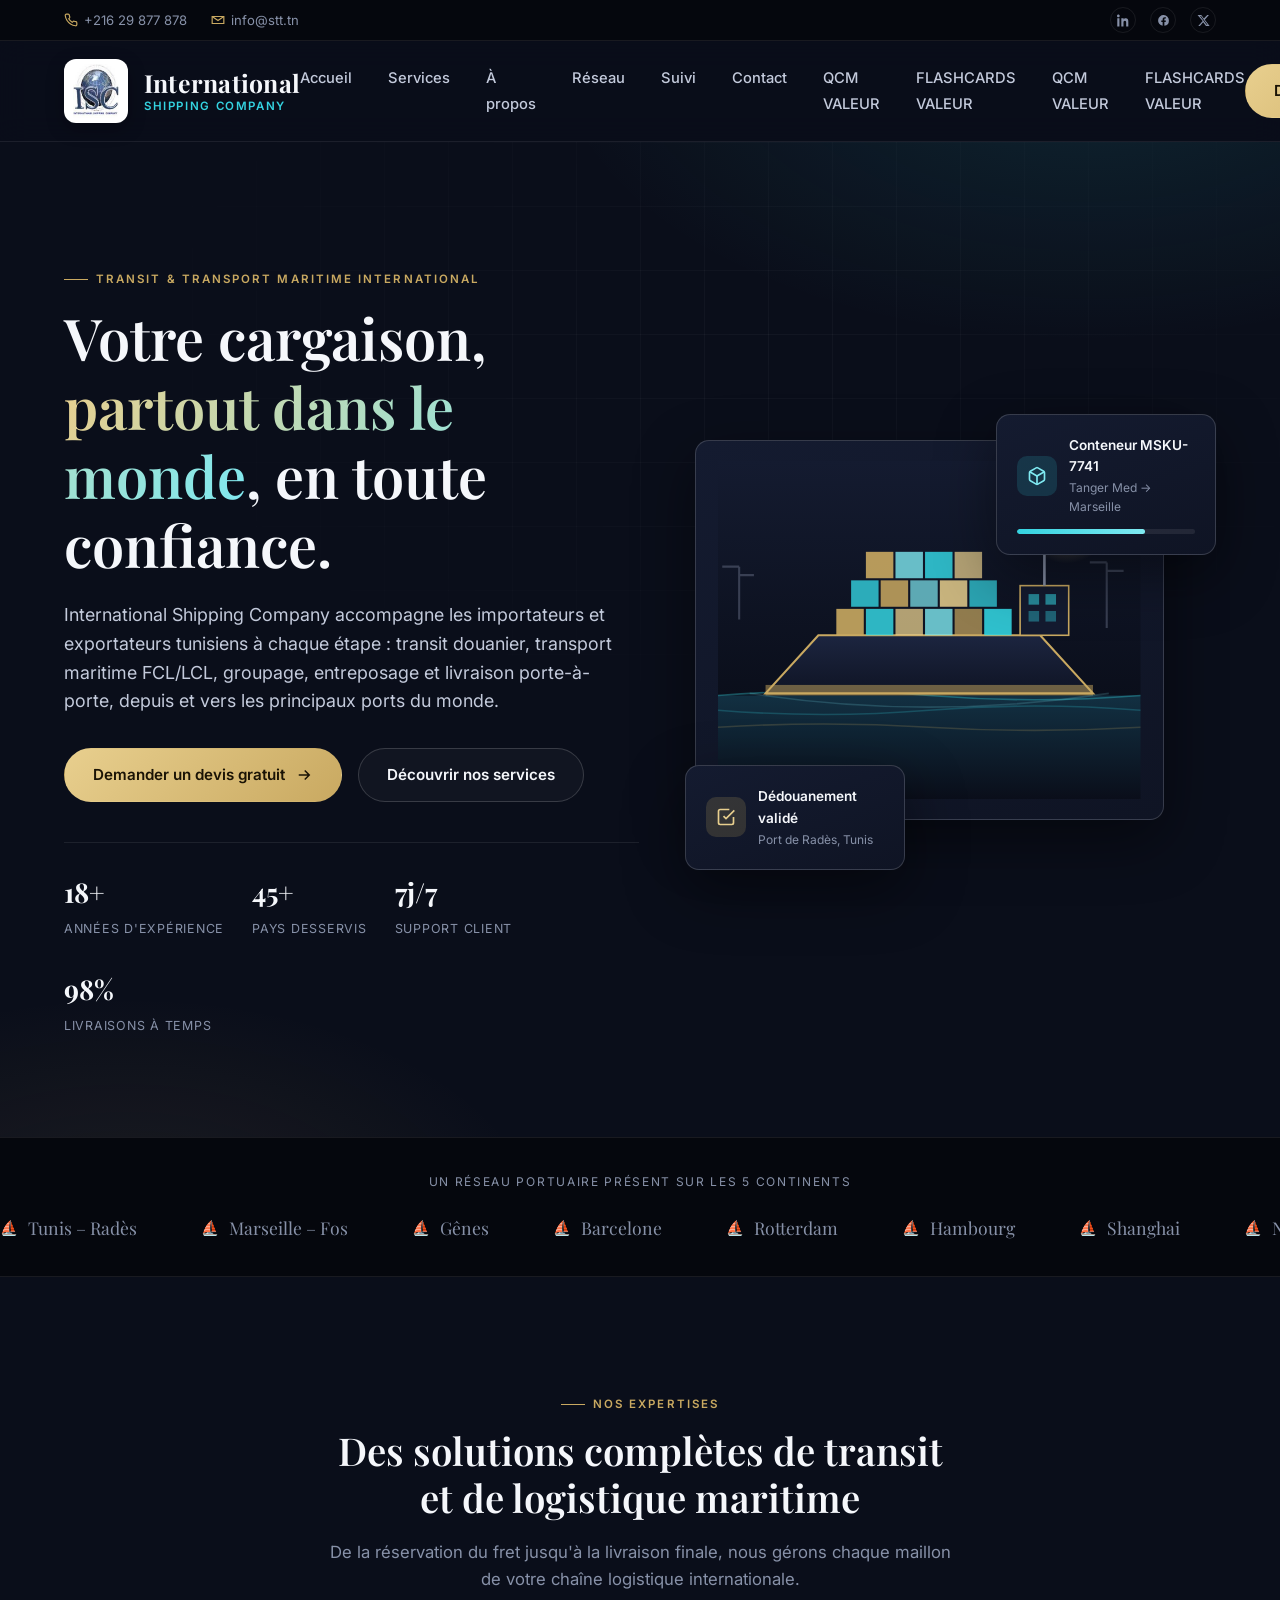
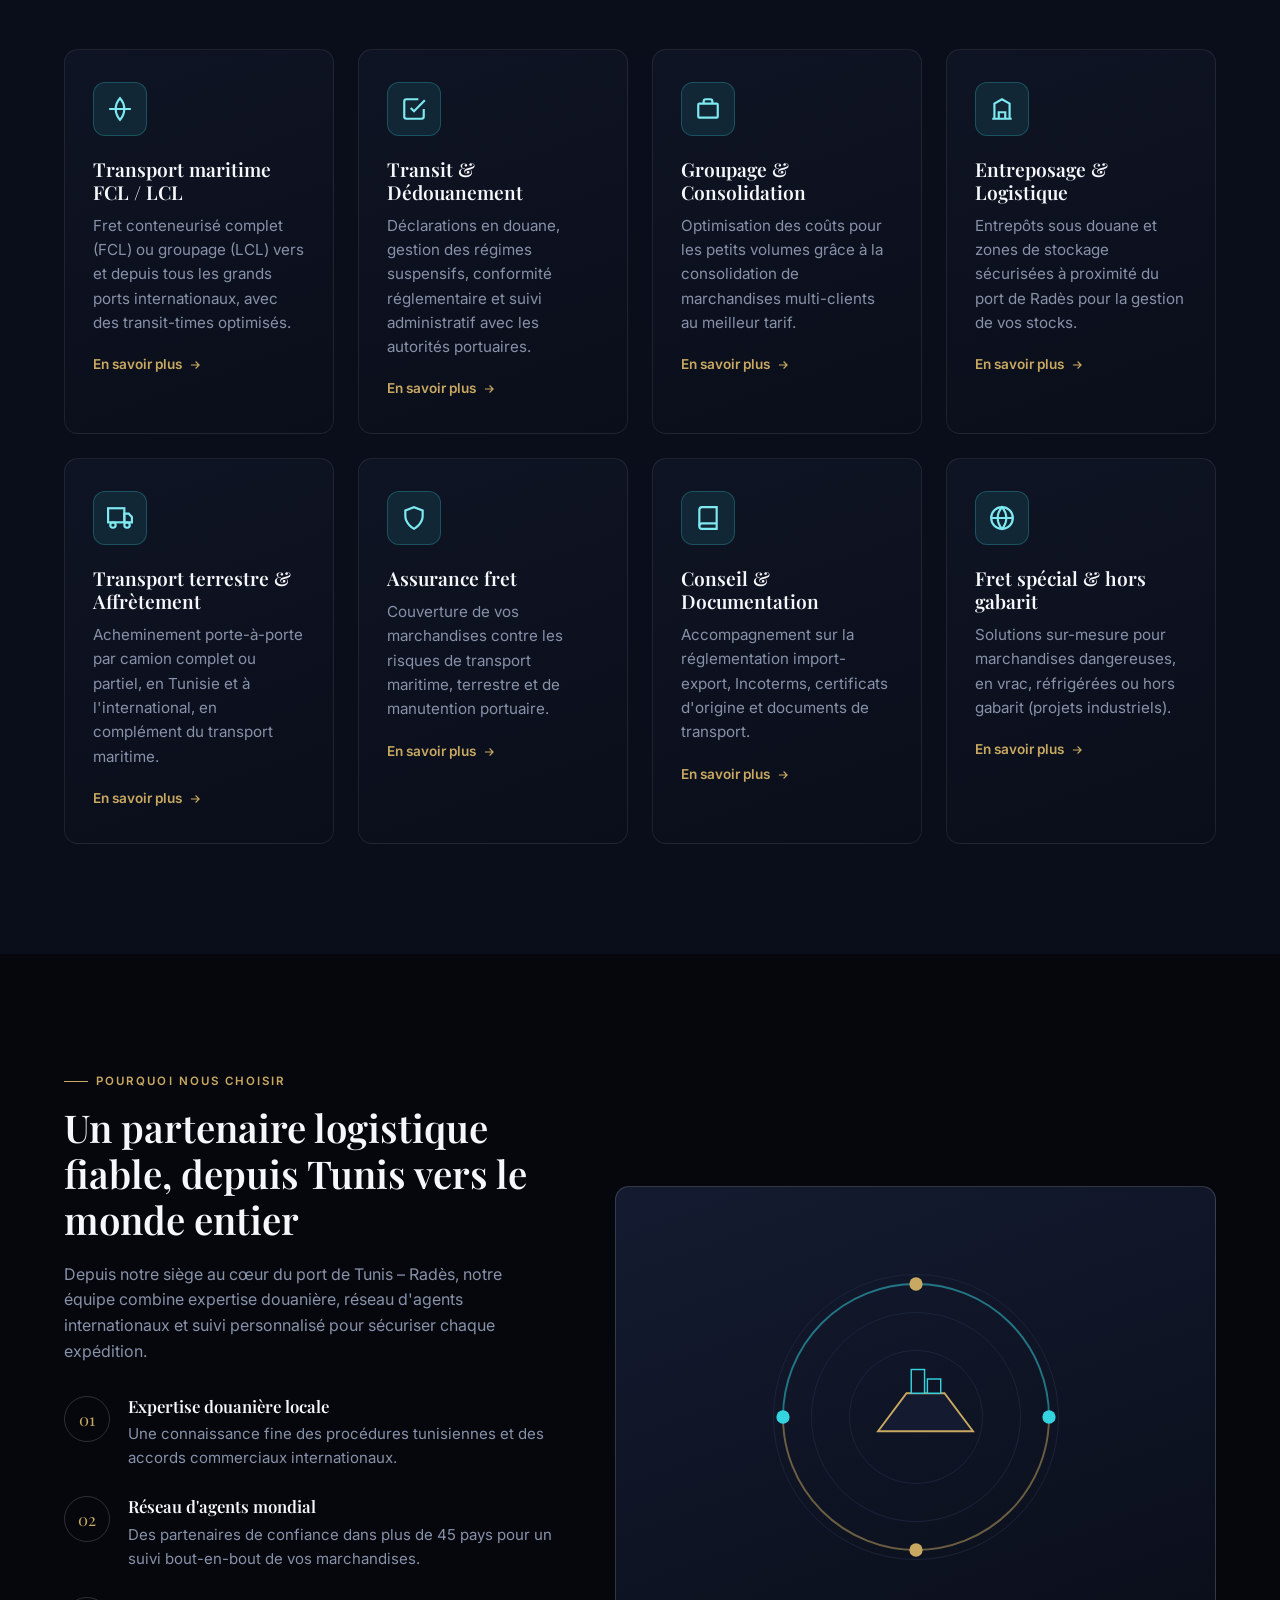
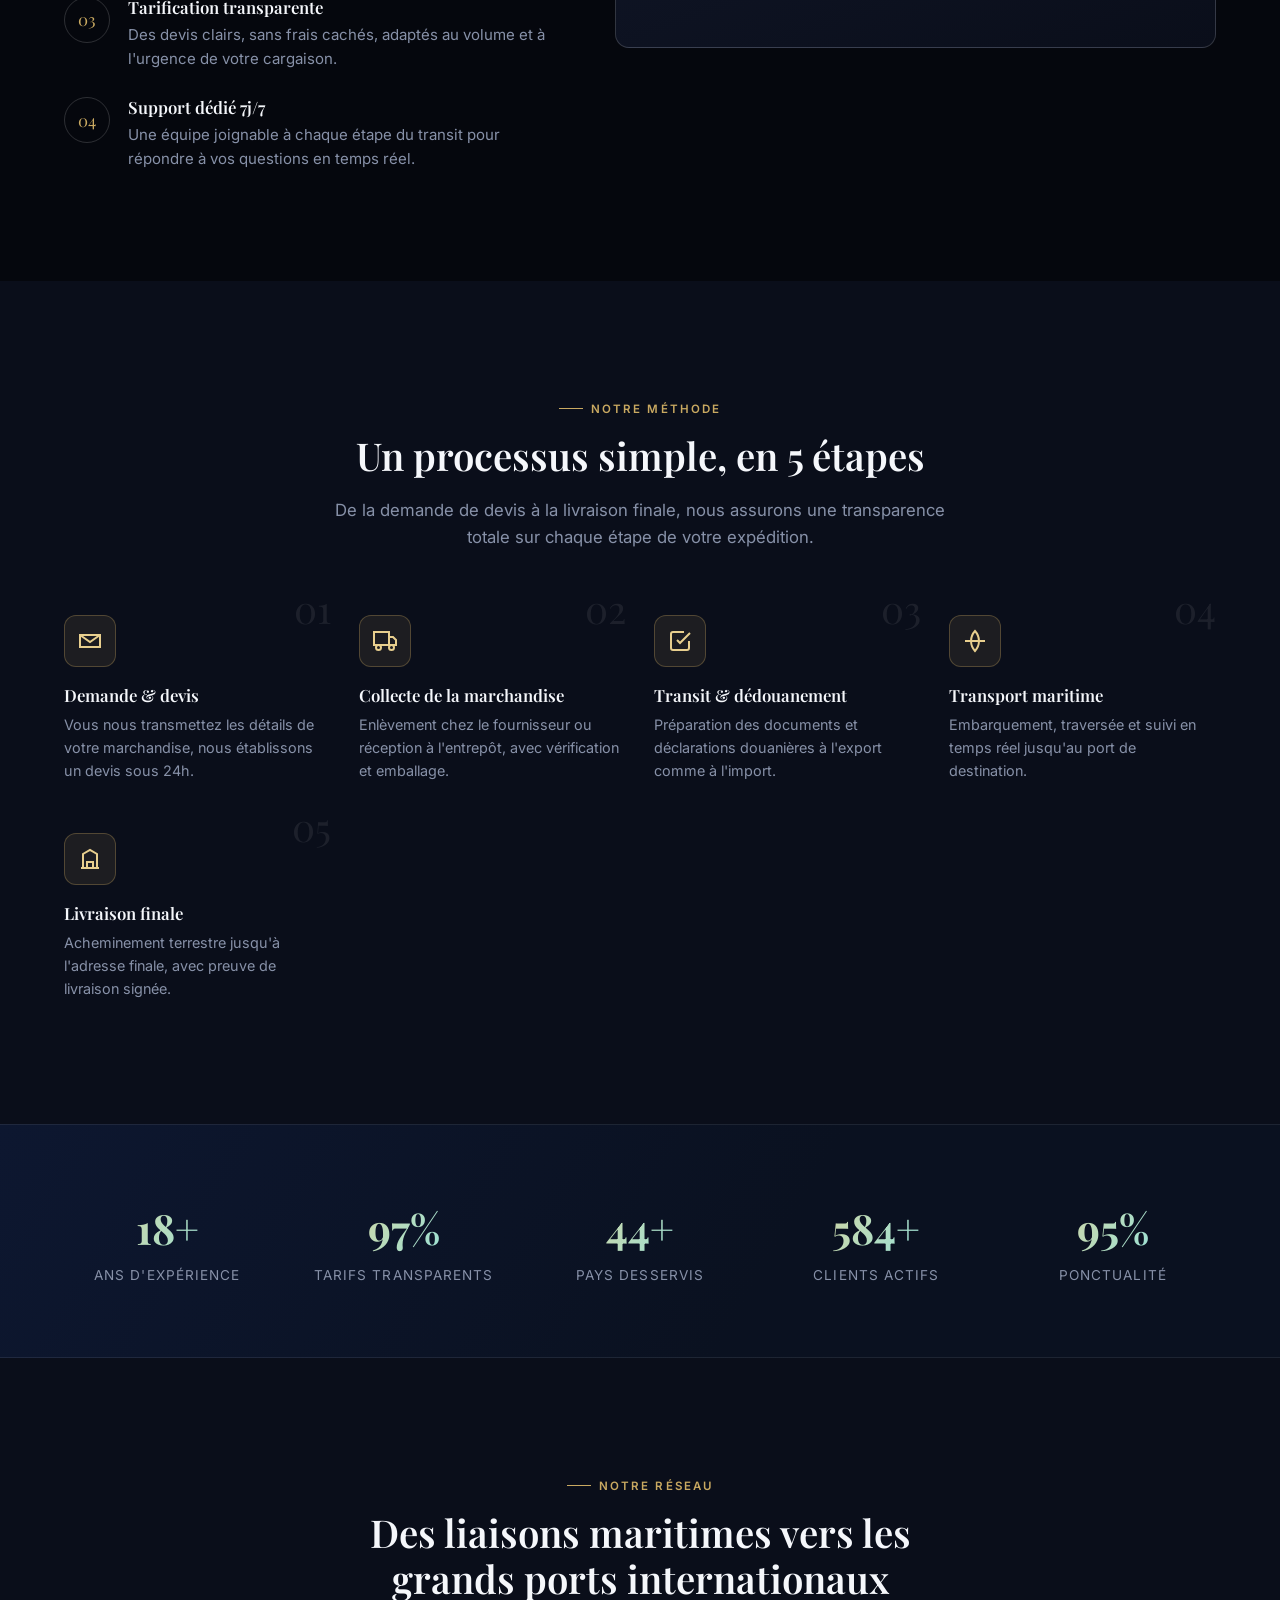
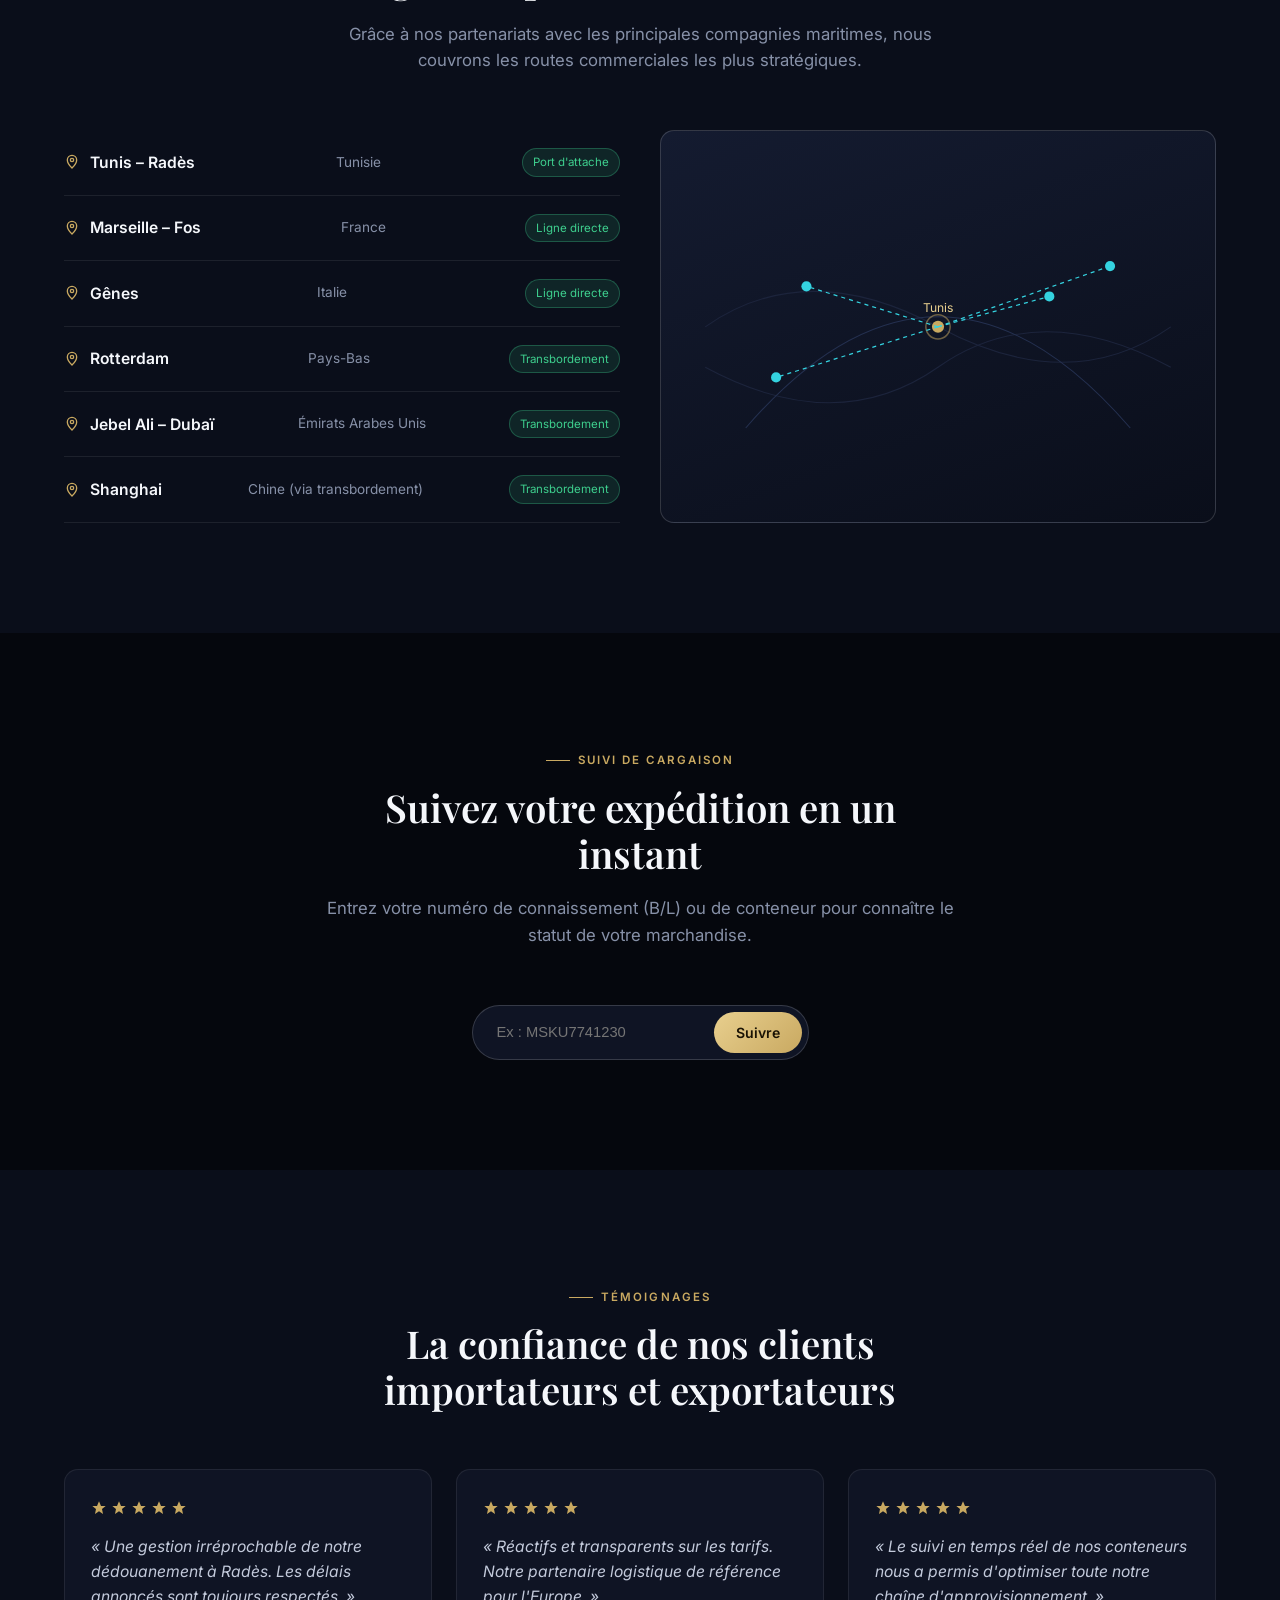
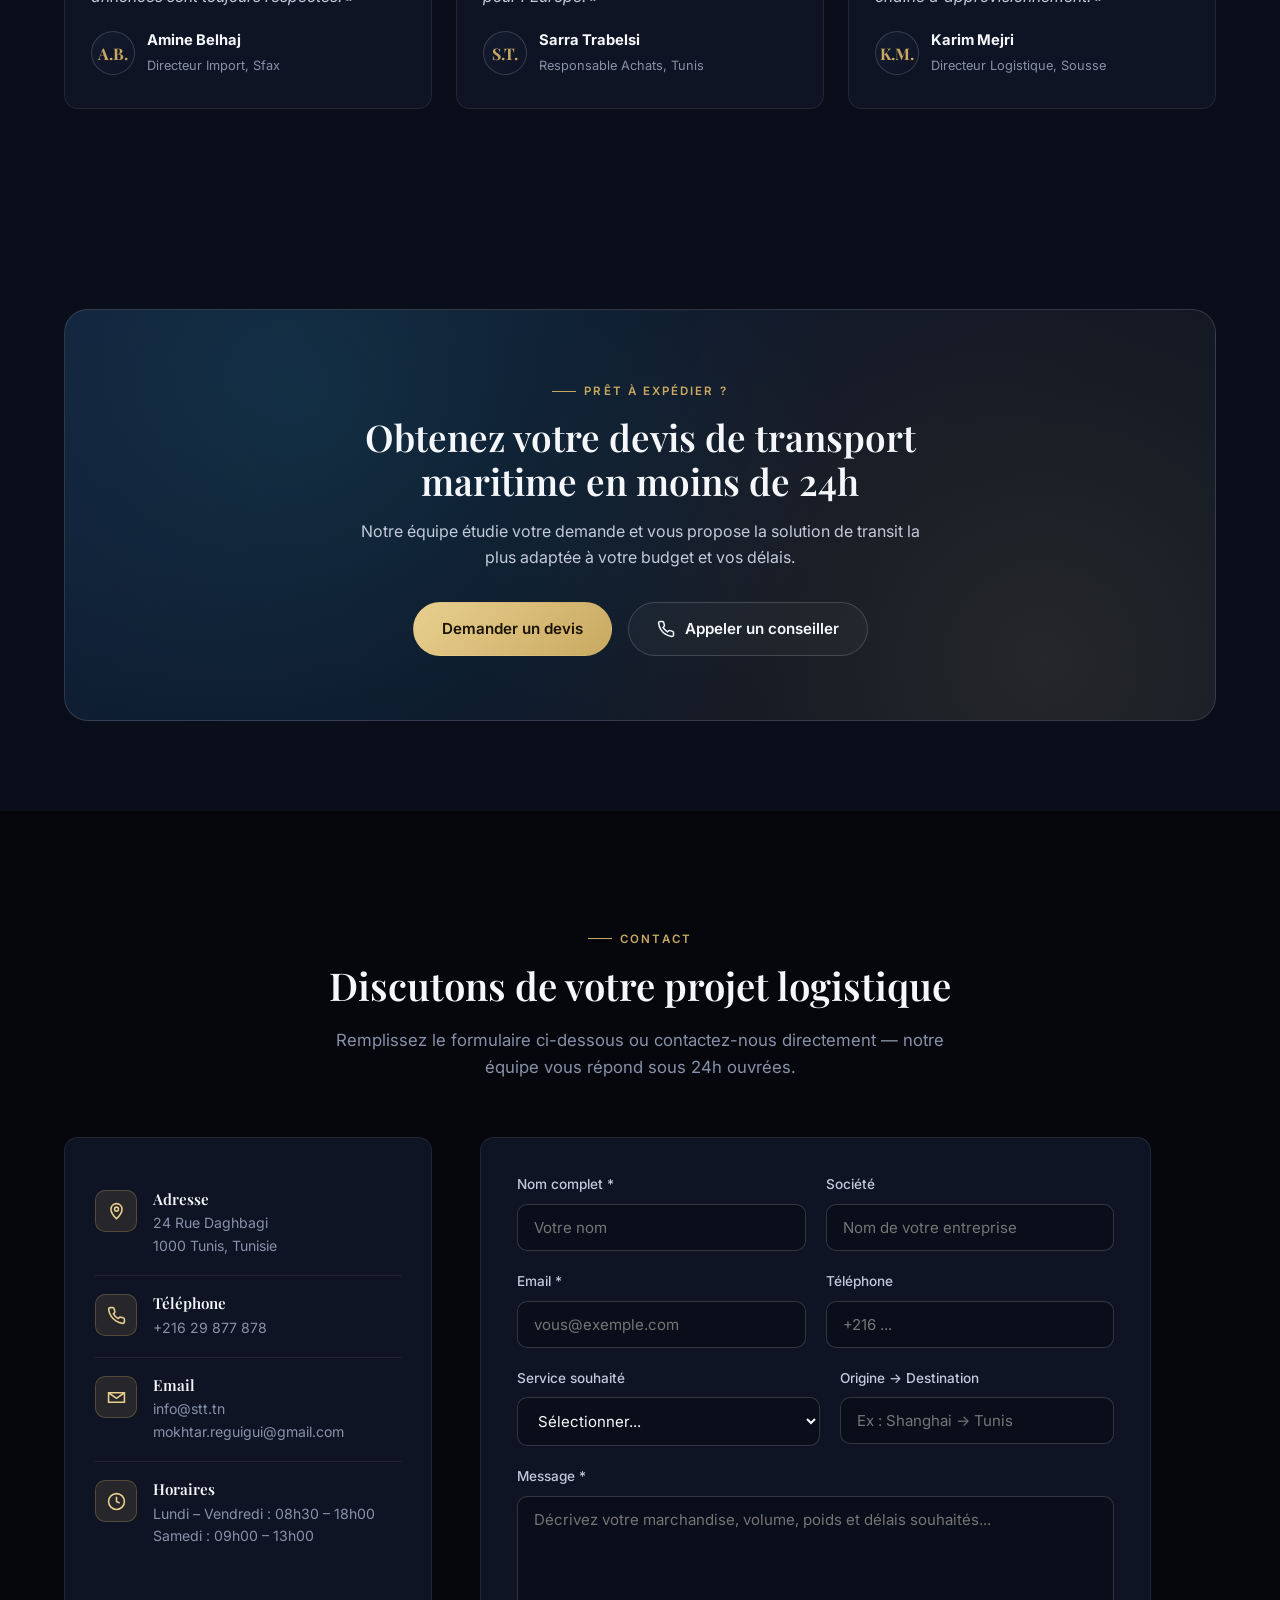
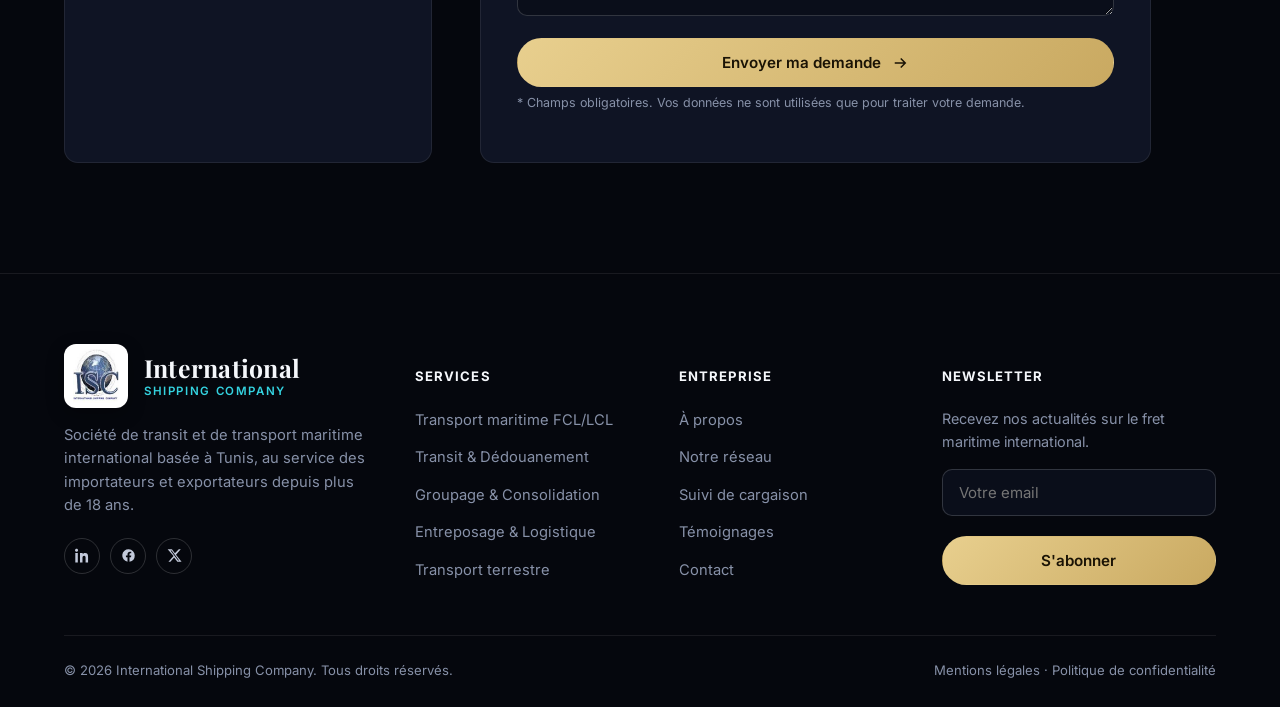
==== commit 5120103f: "Update index.html" ====
--- a/index.html
+++ b/index.html
@@ -56,7 +56,8 @@
         <li><a href="#reseau">Réseau</a></li>
         <li><a href="#suivi">Suivi</a></li>
         <li><a href="#contact">Contact</a></li>
-        <li><a href="/QCM_VALEUR.html">QCM VALEUR</a></li>
+        <li><a href="/QCM_VALEUR.html">QCM VALEUR</a></li><li><a href="/flashcards_valeur.html">FLASHCARDS VALEUR</a></li>
+
 <li><a href="/QCM_VALEUR.html">QCM VALEUR</a></li><li><a href="/flashcards_valeur.html">FLASHCARDS VALEUR</a></li>
 
      
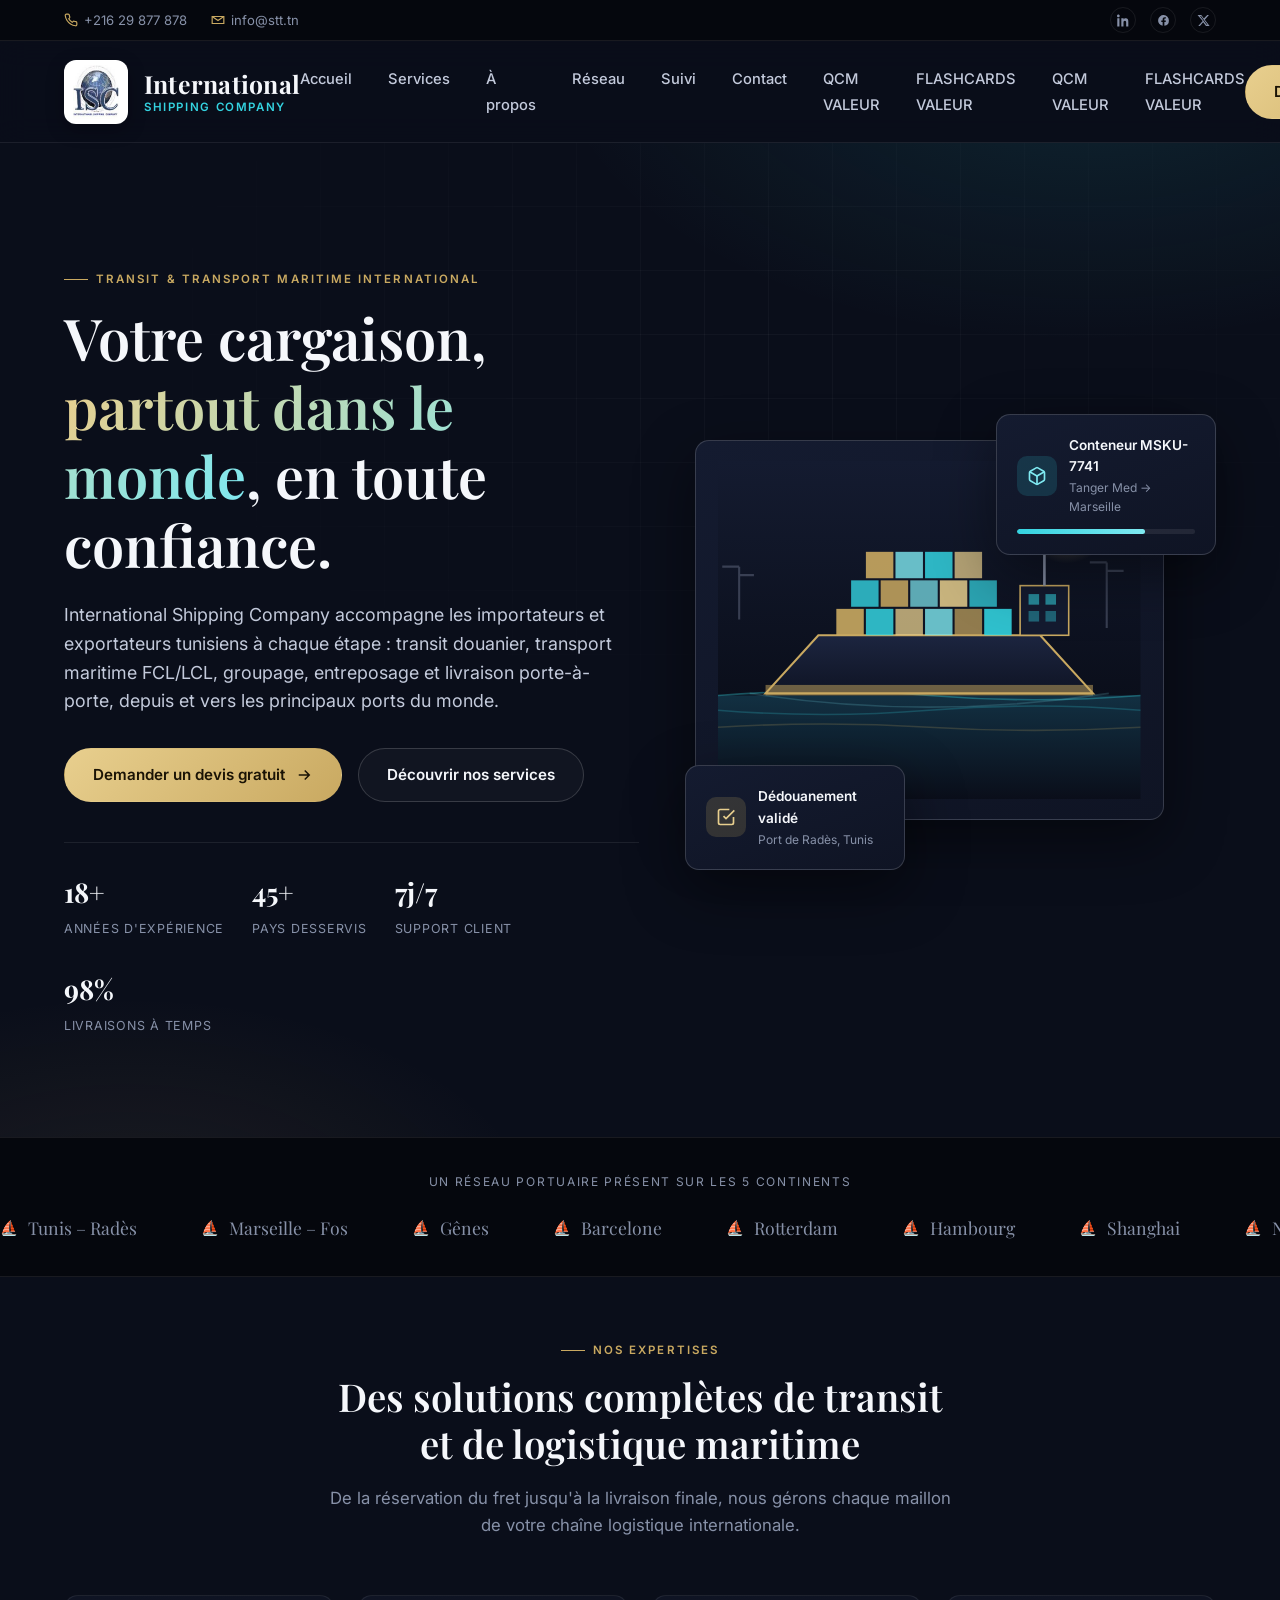
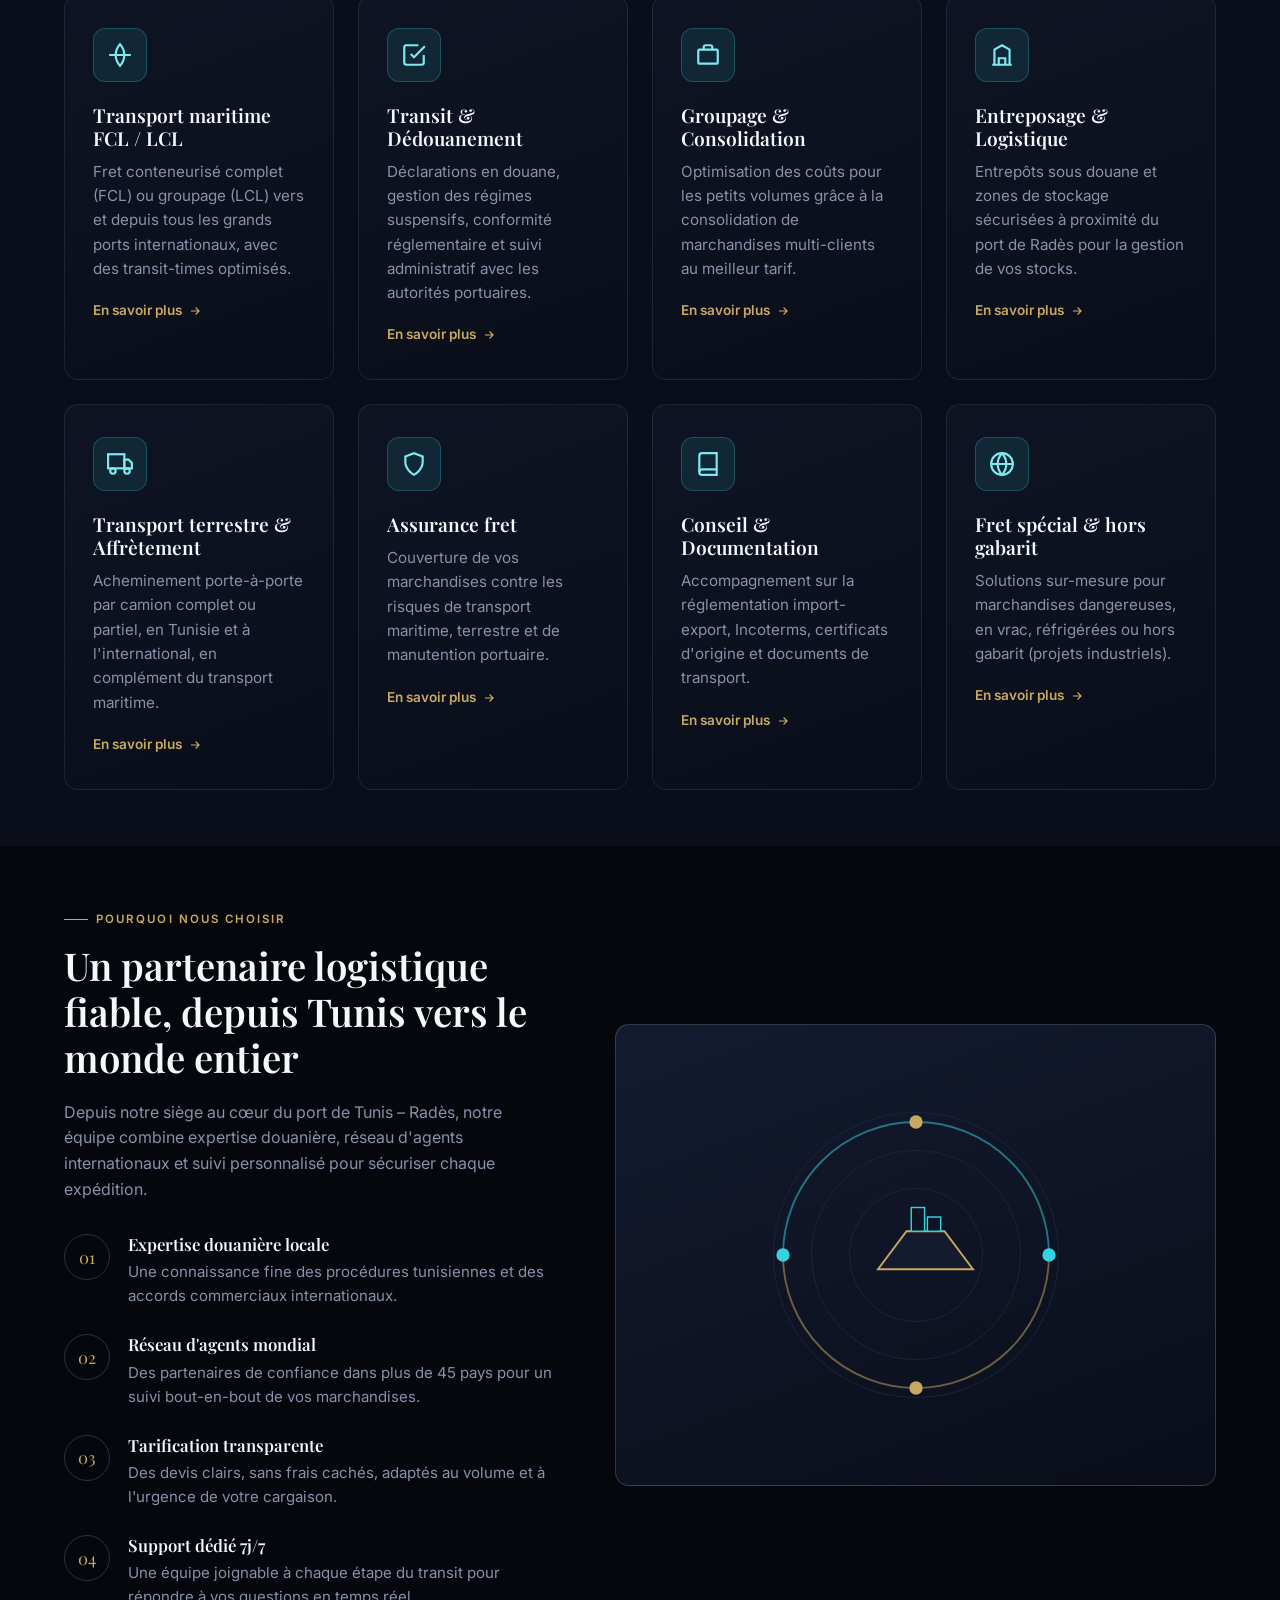
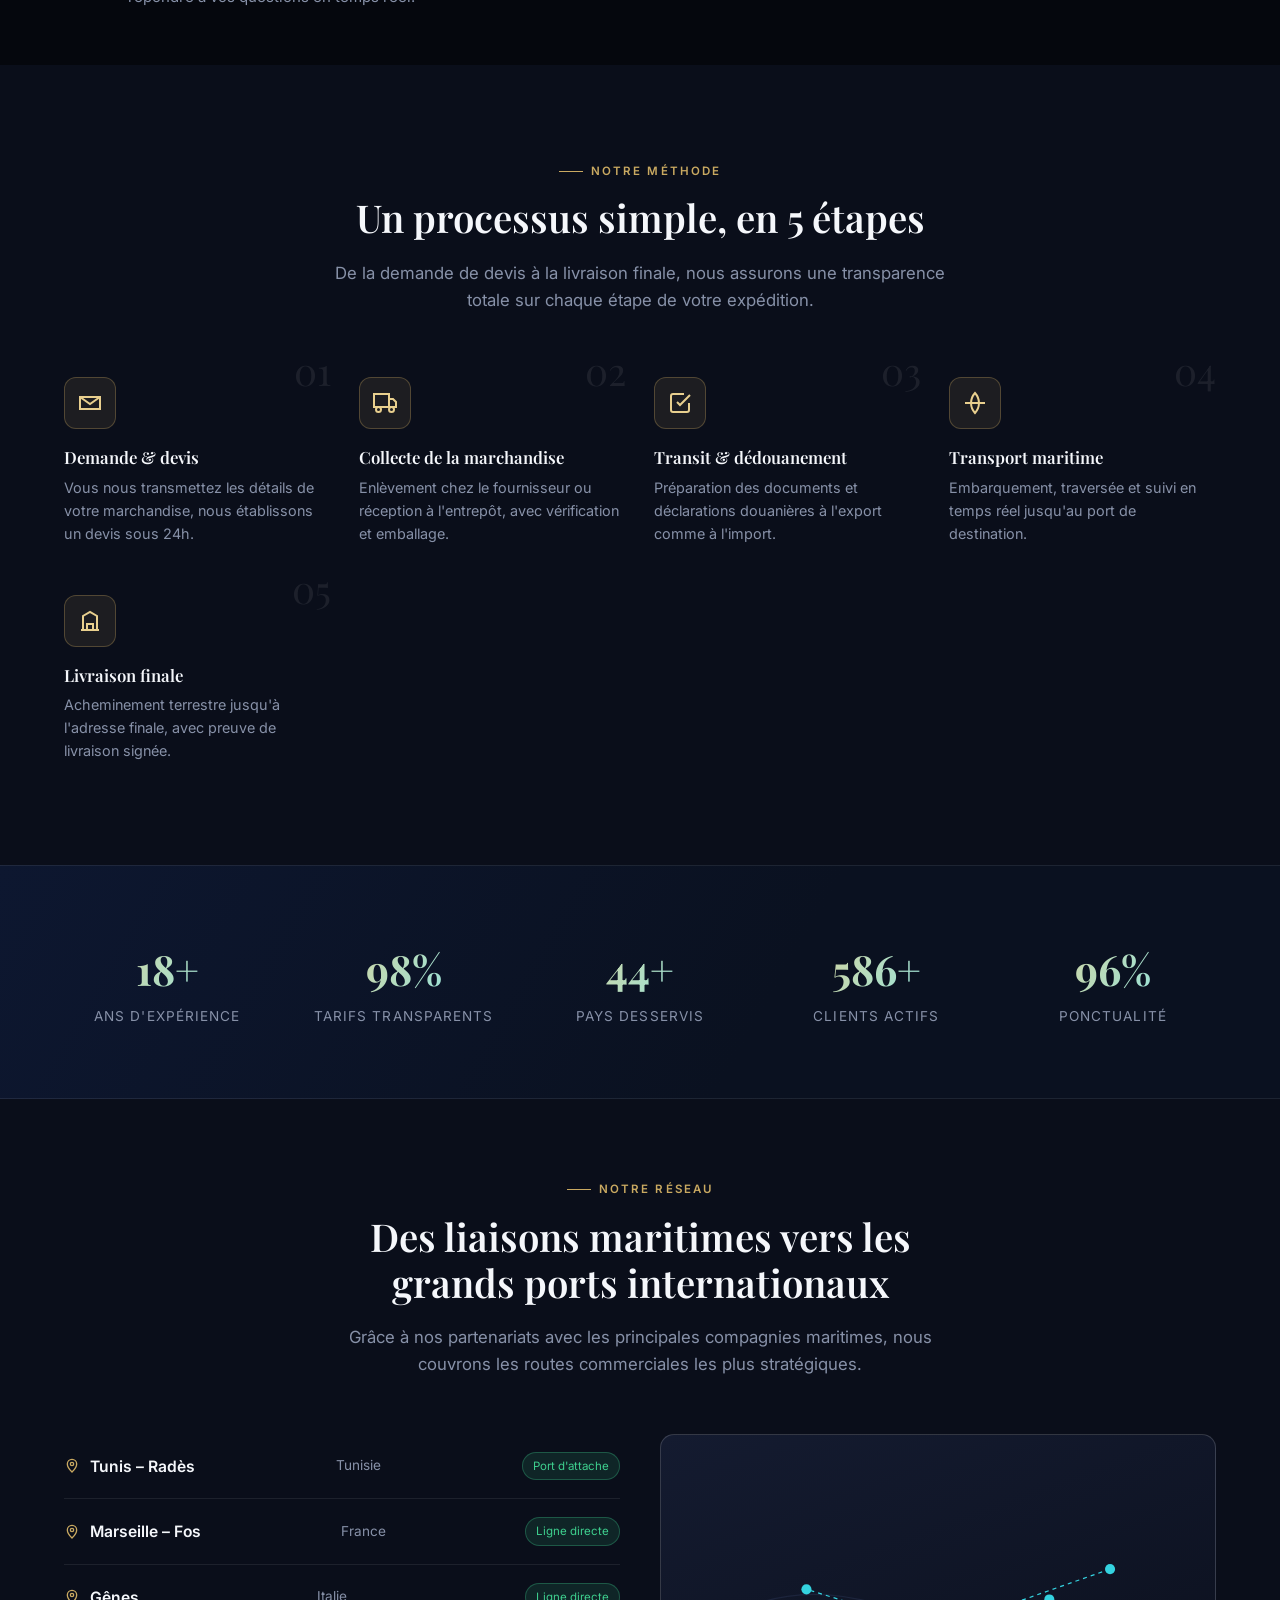
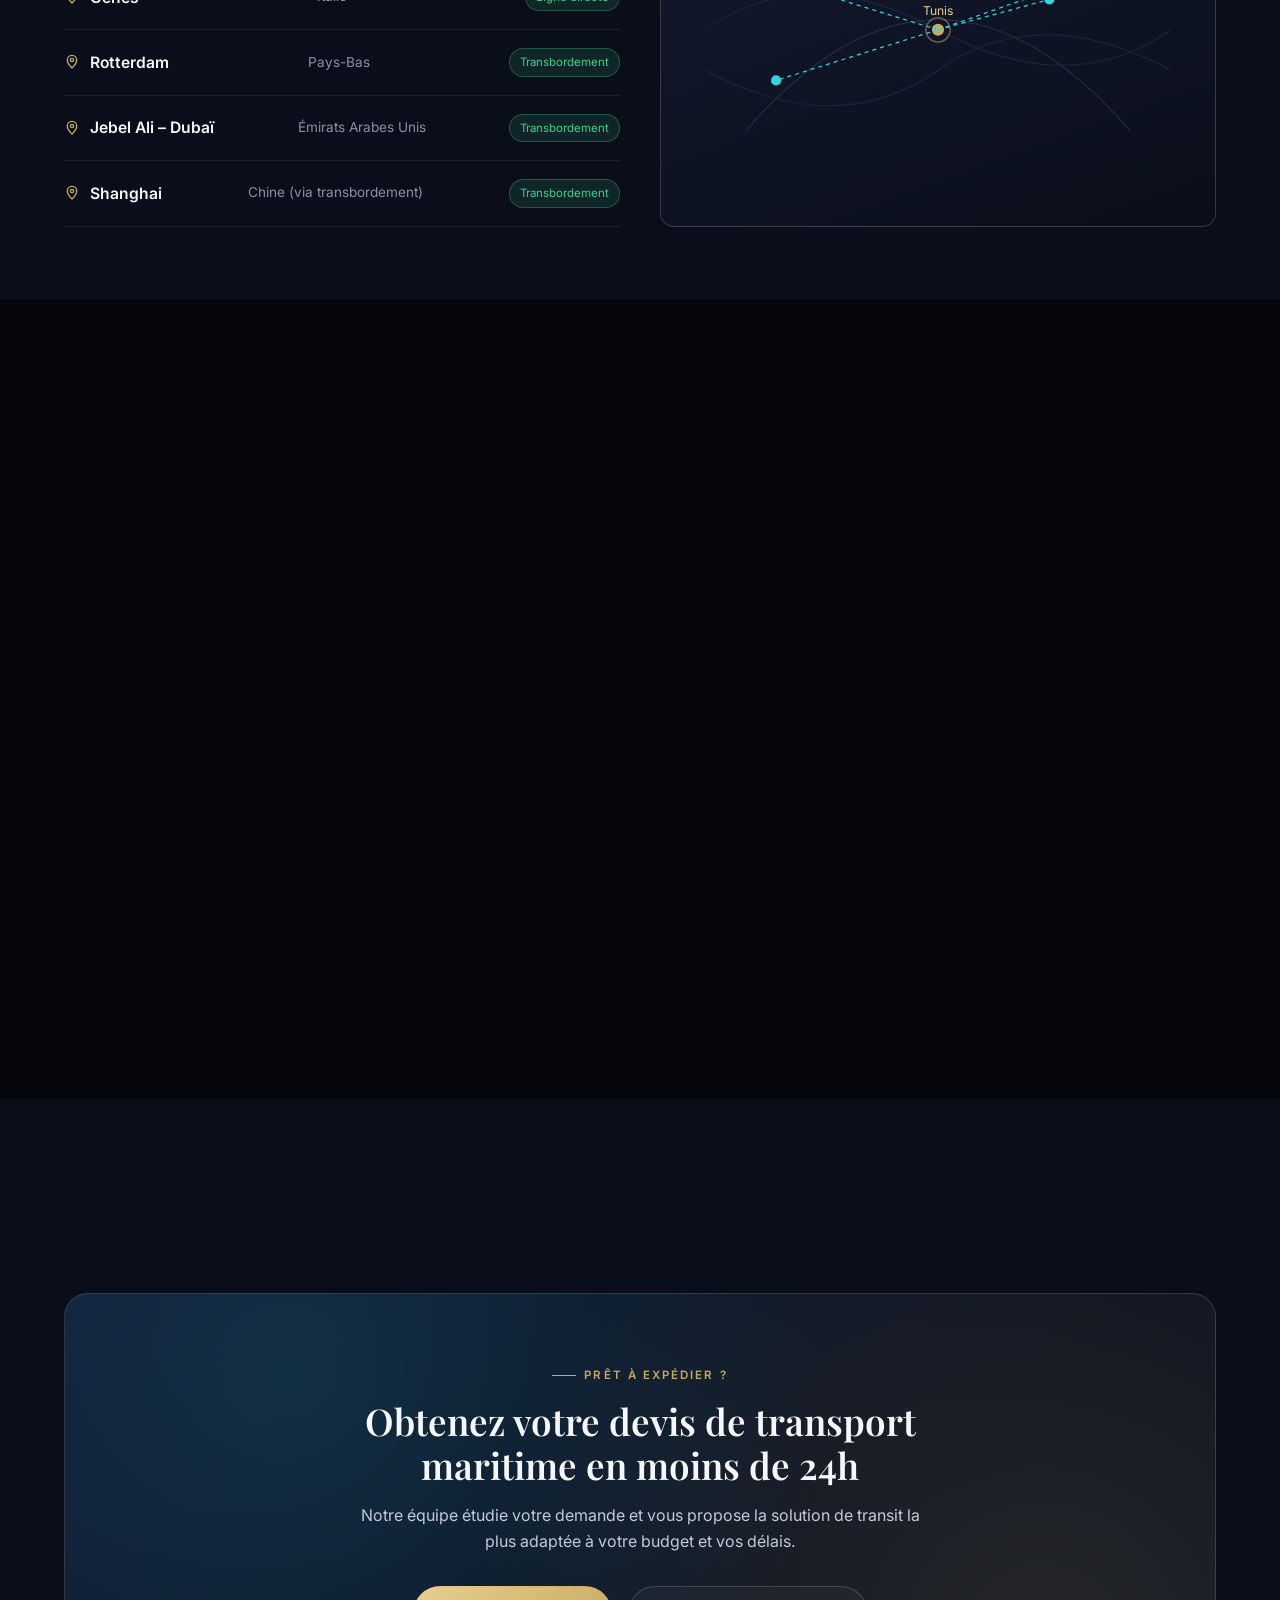
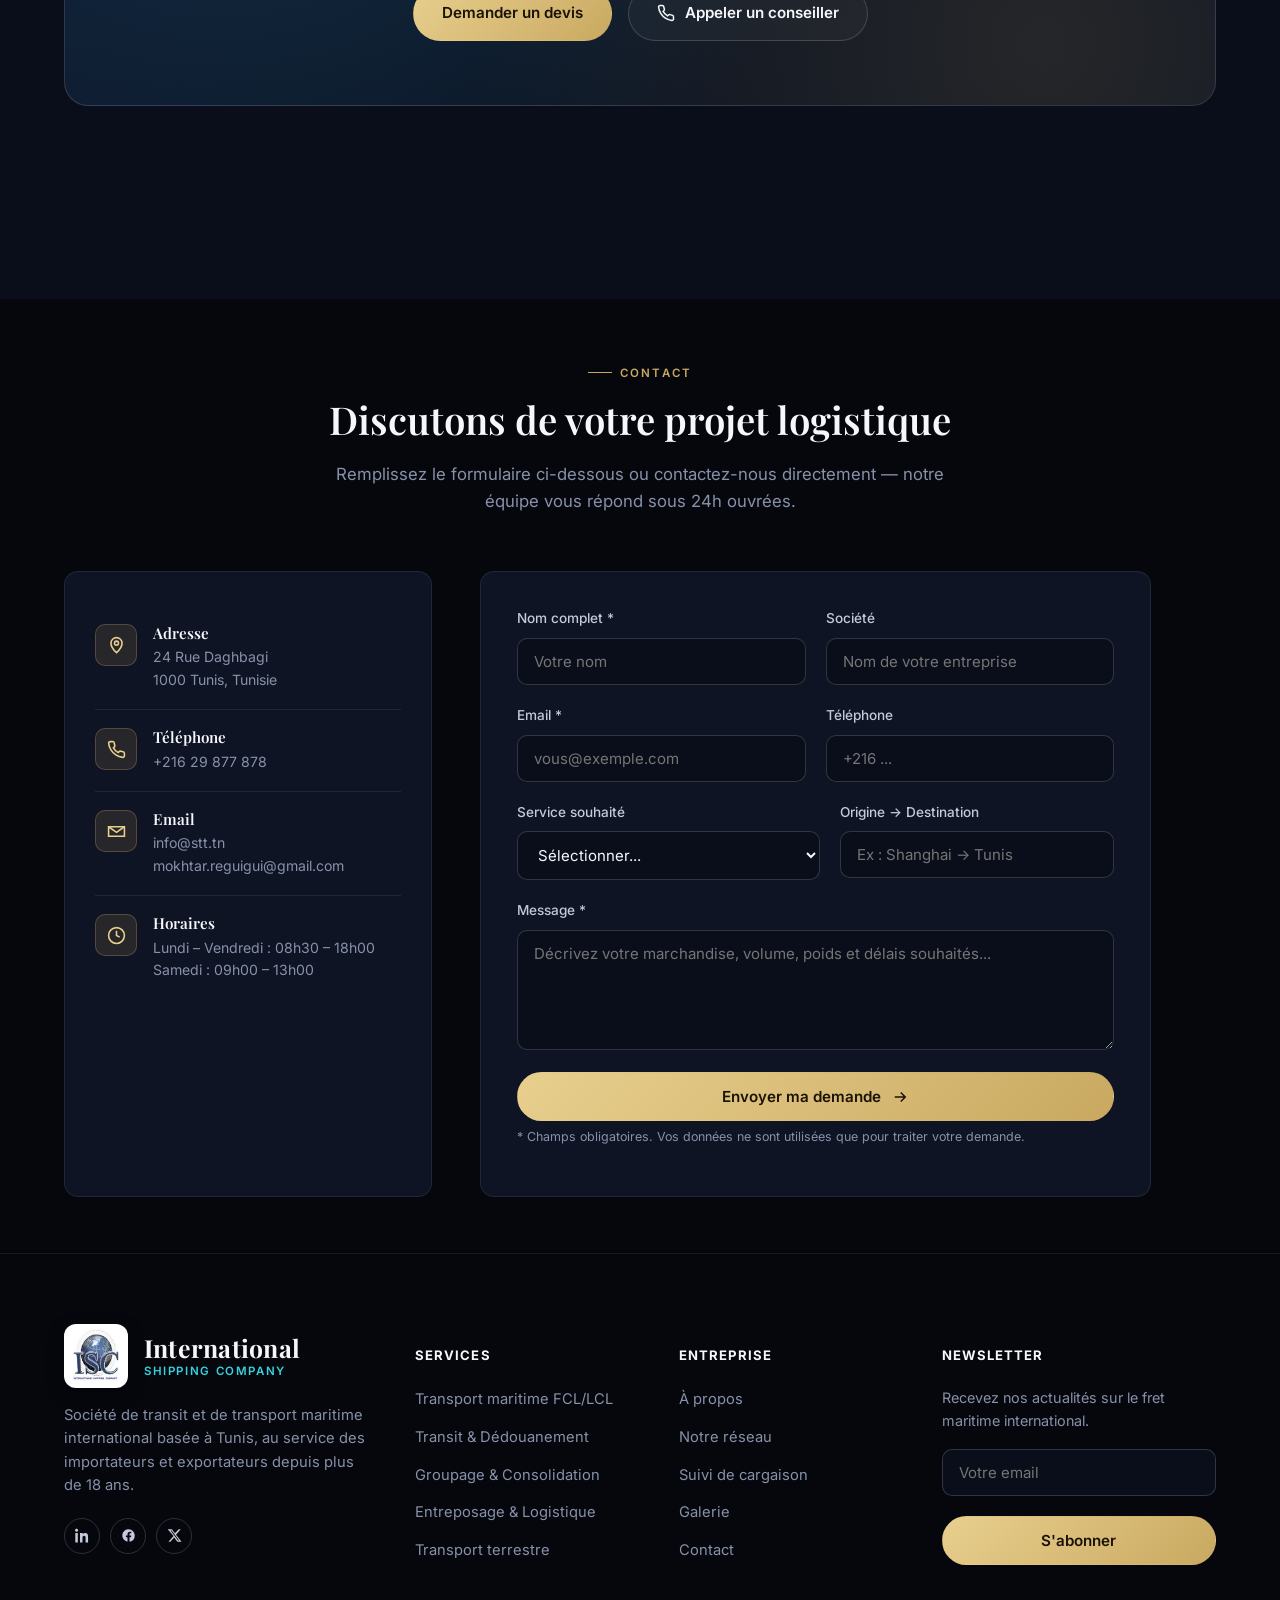
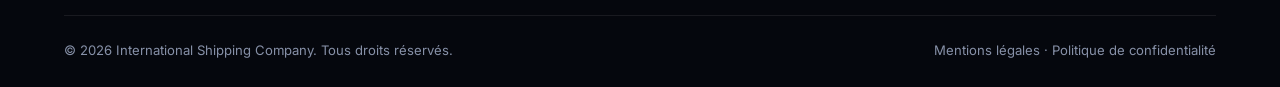
==== commit a28a7f6d: "Retire les faux témoignages, ajoute la galerie et le défilement page par page - Suppression de la se" ====
--- a/index.html
+++ b/index.html
@@ -481,6 +481,25 @@
     </div>
   </section>
 
+  <!-- Galerie navires & conteneurs -->
+  <section class="section alt" id="galerie">
+    <div class="container">
+      <div class="section-head center" data-reveal>
+        <div class="eyebrow">Navires &amp; conteneurs</div>
+        <h2>Nos opérations aux ports de Radès, La Goulette et Bizerte</h2>
+        <p>Transit et dédouanement de vos conteneurs sur les lignes MSC, CMA CGM, Maersk et CTN.</p>
+      </div>
+      <div class="gallery-grid">
+        <figure class="gallery-item" data-reveal><img src="assets/img/galerie/msc.jpg" alt="Navire porte-conteneurs MSC" /><figcaption>Ligne MSC</figcaption></figure>
+        <figure class="gallery-item" data-reveal><img src="assets/img/galerie/cma-cgm.jpg" alt="Navire porte-conteneurs CMA CGM" /><figcaption>Ligne CMA CGM</figcaption></figure>
+        <figure class="gallery-item" data-reveal><img src="assets/img/galerie/maersk.jpg" alt="Navire porte-conteneurs Maersk" /><figcaption>Ligne Maersk</figcaption></figure>
+        <figure class="gallery-item" data-reveal><img src="assets/img/galerie/ctn.jpg" alt="Navire de la CTN" /><figcaption>Ligne CTN</figcaption></figure>
+        <figure class="gallery-item" data-reveal><img src="assets/img/galerie/conteneurs-1.jpg" alt="Conteneurs empilés au port" /><figcaption>Port de Radès</figcaption></figure>
+        <figure class="gallery-item" data-reveal><img src="assets/img/galerie/conteneurs-2.jpg" alt="Conteneurs sur le quai" /><figcaption>La Goulette &amp; Bizerte</figcaption></figure>
+      </div>
+    </div>
+  </section>
+
   <!-- Tracking -->
   <section class="section alt" id="suivi">
     <div class="container">
@@ -499,60 +518,6 @@
     </div>
   </section>
 
-  <!-- Testimonials -->
-  <section class="section" id="temoignages">
-    <div class="container">
-      <div class="section-head center" data-reveal>
-        <div class="eyebrow">Témoignages</div>
-        <h2>La confiance de nos clients importateurs et exportateurs</h2>
-      </div>
-
-      <div class="testi-grid">
-        <div class="testi-card" data-reveal>
-          <div class="testi-stars">
-            <svg viewBox="0 0 24 24" fill="currentColor"><path d="M12 2l3 7h7l-5.5 4.5L18 21l-6-4-6 4 1.5-7.5L2 9h7z"/></svg>
-            <svg viewBox="0 0 24 24" fill="currentColor"><path d="M12 2l3 7h7l-5.5 4.5L18 21l-6-4-6 4 1.5-7.5L2 9h7z"/></svg>
-            <svg viewBox="0 0 24 24" fill="currentColor"><path d="M12 2l3 7h7l-5.5 4.5L18 21l-6-4-6 4 1.5-7.5L2 9h7z"/></svg>
-            <svg viewBox="0 0 24 24" fill="currentColor"><path d="M12 2l3 7h7l-5.5 4.5L18 21l-6-4-6 4 1.5-7.5L2 9h7z"/></svg>
-            <svg viewBox="0 0 24 24" fill="currentColor"><path d="M12 2l3 7h7l-5.5 4.5L18 21l-6-4-6 4 1.5-7.5L2 9h7z"/></svg>
-          </div>
-          <p class="quote">« Une gestion irréprochable de notre dédouanement à Radès. Les délais annoncés sont toujours respectés. »</p>
-          <div class="testi-person">
-            <div class="testi-avatar">A.B.</div>
-            <div><b>Amine Belhaj</b><span>Directeur Import, Sfax</span></div>
-          </div>
-        </div>
-        <div class="testi-card" data-reveal>
-          <div class="testi-stars">
-            <svg viewBox="0 0 24 24" fill="currentColor"><path d="M12 2l3 7h7l-5.5 4.5L18 21l-6-4-6 4 1.5-7.5L2 9h7z"/></svg>
-            <svg viewBox="0 0 24 24" fill="currentColor"><path d="M12 2l3 7h7l-5.5 4.5L18 21l-6-4-6 4 1.5-7.5L2 9h7z"/></svg>
-            <svg viewBox="0 0 24 24" fill="currentColor"><path d="M12 2l3 7h7l-5.5 4.5L18 21l-6-4-6 4 1.5-7.5L2 9h7z"/></svg>
-            <svg viewBox="0 0 24 24" fill="currentColor"><path d="M12 2l3 7h7l-5.5 4.5L18 21l-6-4-6 4 1.5-7.5L2 9h7z"/></svg>
-            <svg viewBox="0 0 24 24" fill="currentColor"><path d="M12 2l3 7h7l-5.5 4.5L18 21l-6-4-6 4 1.5-7.5L2 9h7z"/></svg>
-          </div>
-          <p class="quote">« Réactifs et transparents sur les tarifs. Notre partenaire logistique de référence pour l'Europe. »</p>
-          <div class="testi-person">
-            <div class="testi-avatar">S.T.</div>
-            <div><b>Sarra Trabelsi</b><span>Responsable Achats, Tunis</span></div>
-          </div>
-        </div>
-        <div class="testi-card" data-reveal>
-          <div class="testi-stars">
-            <svg viewBox="0 0 24 24" fill="currentColor"><path d="M12 2l3 7h7l-5.5 4.5L18 21l-6-4-6 4 1.5-7.5L2 9h7z"/></svg>
-            <svg viewBox="0 0 24 24" fill="currentColor"><path d="M12 2l3 7h7l-5.5 4.5L18 21l-6-4-6 4 1.5-7.5L2 9h7z"/></svg>
-            <svg viewBox="0 0 24 24" fill="currentColor"><path d="M12 2l3 7h7l-5.5 4.5L18 21l-6-4-6 4 1.5-7.5L2 9h7z"/></svg>
-            <svg viewBox="0 0 24 24" fill="currentColor"><path d="M12 2l3 7h7l-5.5 4.5L18 21l-6-4-6 4 1.5-7.5L2 9h7z"/></svg>
-            <svg viewBox="0 0 24 24" fill="currentColor"><path d="M12 2l3 7h7l-5.5 4.5L18 21l-6-4-6 4 1.5-7.5L2 9h7z"/></svg>
-          </div>
-          <p class="quote">« Le suivi en temps réel de nos conteneurs nous a permis d'optimiser toute notre chaîne d'approvisionnement. »</p>
-          <div class="testi-person">
-            <div class="testi-avatar">K.M.</div>
-            <div><b>Karim Mejri</b><span>Directeur Logistique, Sousse</span></div>
-          </div>
-        </div>
-      </div>
-    </div>
-  </section>
 
   <!-- Quote CTA -->
   <section class="section tight">
@@ -693,7 +658,7 @@
           <li><a href="#apropos">À propos</a></li>
           <li><a href="#reseau">Notre réseau</a></li>
           <li><a href="#suivi">Suivi de cargaison</a></li>
-          <li><a href="#temoignages">Témoignages</a></li>
+          <li><a href="#galerie">Galerie</a></li>
           <li><a href="#contact">Contact</a></li>
         </ul>
       </div>
--- a/assets/css/style.css
+++ b/assets/css/style.css
@@ -23,7 +23,11 @@
 }
 
 * { box-sizing: border-box; }
-html { scroll-behavior: smooth; }
+html {
+  scroll-behavior: smooth;
+  scroll-snap-type: y mandatory;
+  scroll-padding-top: 100px;
+}
 
 body {
   margin: 0;
@@ -591,34 +595,6 @@
 }
 .stat-block span { color: var(--text-2); font-size: 0.85rem; text-transform: uppercase; letter-spacing: 0.08em; }
 
-/* Testimonials */
-.testi-grid {
-  display: grid;
-  grid-template-columns: repeat(auto-fit, minmax(300px, 1fr));
-  gap: 24px;
-}
-.testi-card {
-  background: var(--bg-2);
-  border: 1px solid var(--line);
-  border-radius: var(--radius);
-  padding: 30px 26px;
-}
-.testi-stars { display: flex; gap: 4px; margin-bottom: 18px; color: var(--gold); }
-.testi-stars svg { width: 16px; height: 16px; }
-.testi-card p.quote { color: var(--text-1); font-size: 0.98rem; font-style: italic; }
-.testi-person { display: flex; align-items: center; gap: 12px; margin-top: 20px; }
-.testi-avatar {
-  width: 44px; height: 44px;
-  border-radius: 50%;
-  background: linear-gradient(135deg, var(--bg-3), var(--bg-2));
-  border: 1px solid var(--line-strong);
-  display: flex; align-items: center; justify-content: center;
-  font-family: "Playfair Display", serif;
-  color: var(--gold);
-  font-weight: 700;
-}
-.testi-person b { display: block; color: var(--text-0); font-size: 0.92rem; }
-.testi-person span { font-size: 0.8rem; color: var(--text-2); }
 
 /* Quote / Devis CTA band */
 .quote-band {
@@ -830,3 +806,35 @@
   .logo { font-size: 1.2rem; gap: 12px; }
   .logo small { font-size: 0.6rem; }
 }
+
+/* Galerie navires & conteneurs */
+.gallery-grid { display: grid; grid-template-columns: repeat(3, 1fr); gap: 18px; }
+.gallery-item { margin: 0; position: relative; border-radius: var(--radius); overflow: hidden; border: 1px solid var(--line); background: var(--bg-2); aspect-ratio: 4 / 3; }
+.gallery-item img { width: 100%; height: 100%; object-fit: cover; display: block; transition: transform 0.6s var(--ease); }
+.gallery-item:hover img { transform: scale(1.05); }
+.gallery-item figcaption { position: absolute; left: 0; right: 0; bottom: 0; padding: 28px 16px 12px; font-size: 0.85rem; font-weight: 600; color: var(--text-0); background: linear-gradient(transparent, rgba(5, 7, 13, 0.85)); }
+@media (max-width: 900px) { .gallery-grid { grid-template-columns: repeat(2, 1fr); } }
+
+/* Navigation page par page */
+main > section {
+  min-height: calc(100vh - 100px);
+  min-height: calc(100dvh - 100px);
+  display: flex;
+  flex-direction: column;
+  justify-content: center;
+  scroll-snap-align: start;
+  scroll-snap-stop: always;
+}
+main > section > .container { width: 100%; }
+main > section.section { padding-top: 56px; padding-bottom: 56px; }
+footer { scroll-snap-align: end; }
+@media (max-width: 640px) {
+  html { scroll-padding-top: 84px; }
+  main > section { scroll-snap-stop: normal; min-height: calc(100vh - 84px); min-height: calc(100dvh - 84px); }
+  main > section.section { padding-top: 40px; padding-bottom: 40px; }
+  .gallery-grid { gap: 10px; }
+}
+@media (prefers-reduced-motion: reduce) {
+  html { scroll-behavior: auto; }
+}
+[hidden] { display: none !important; }
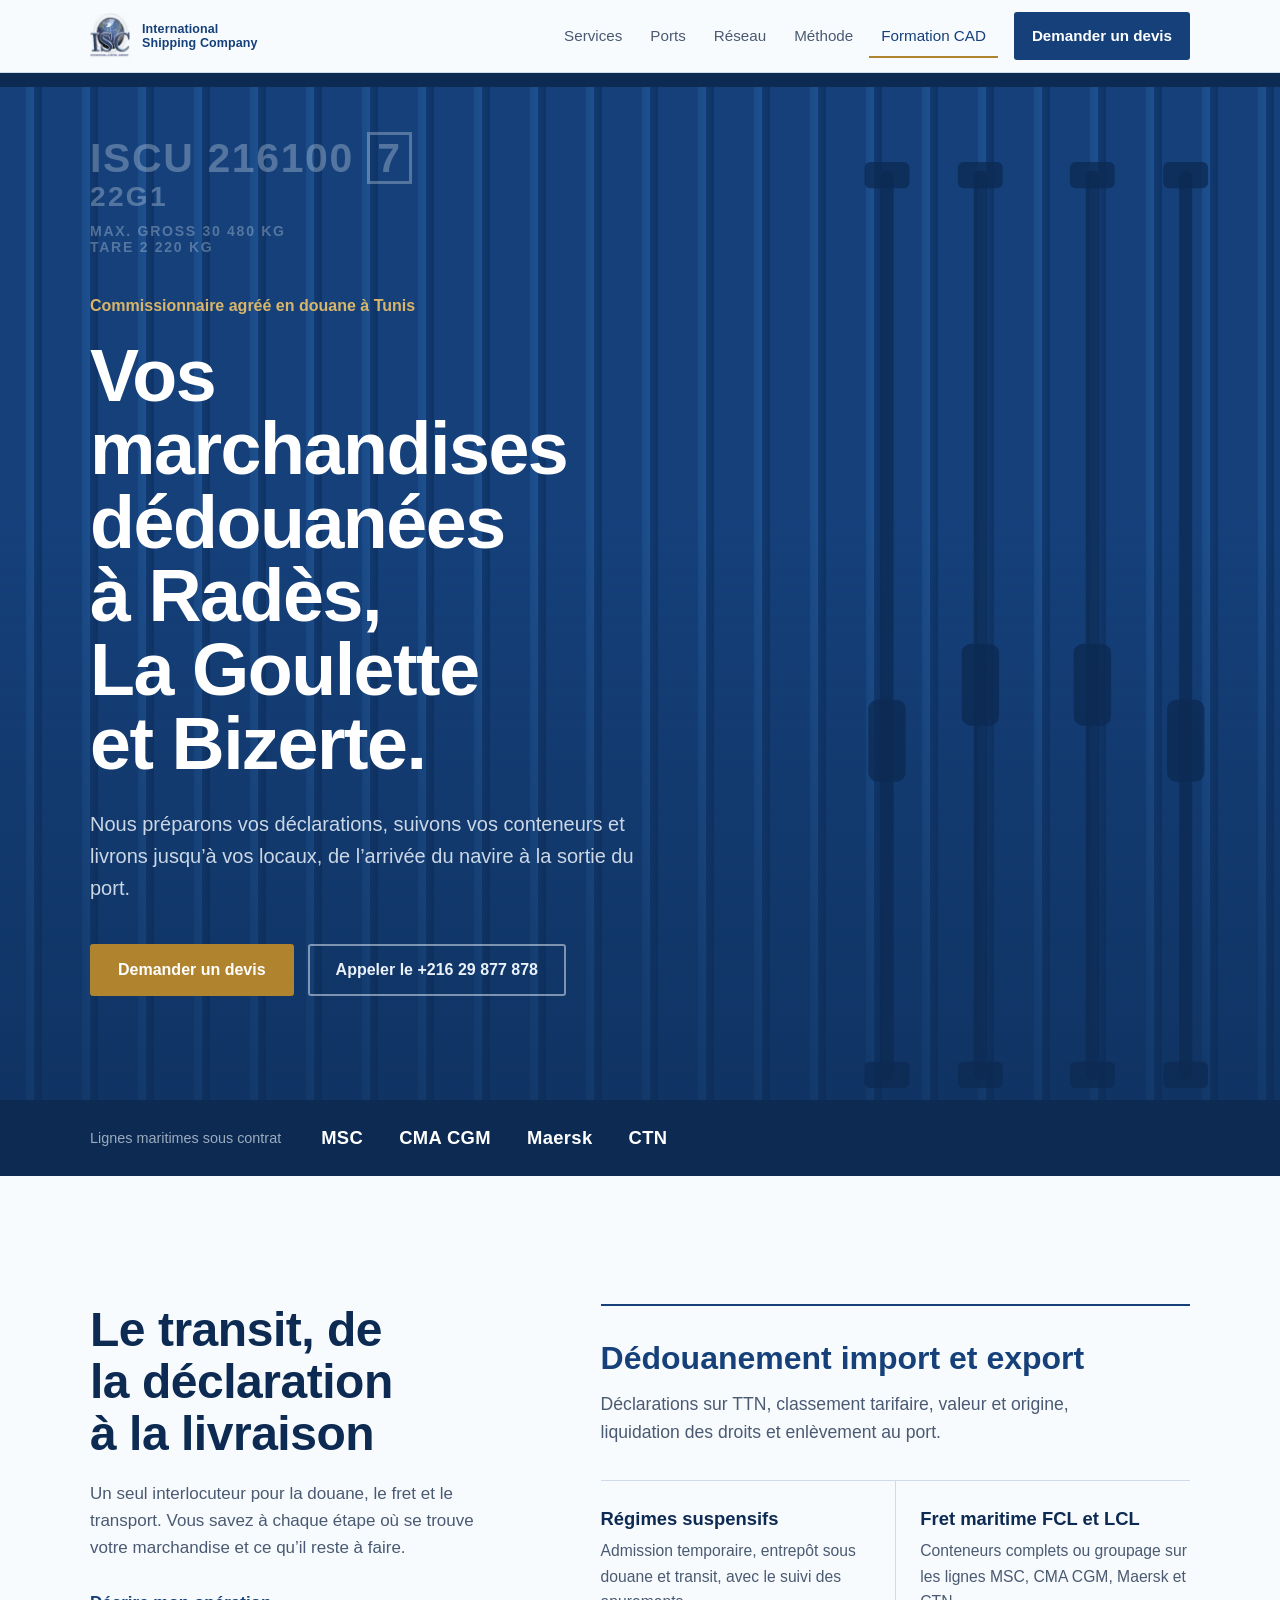
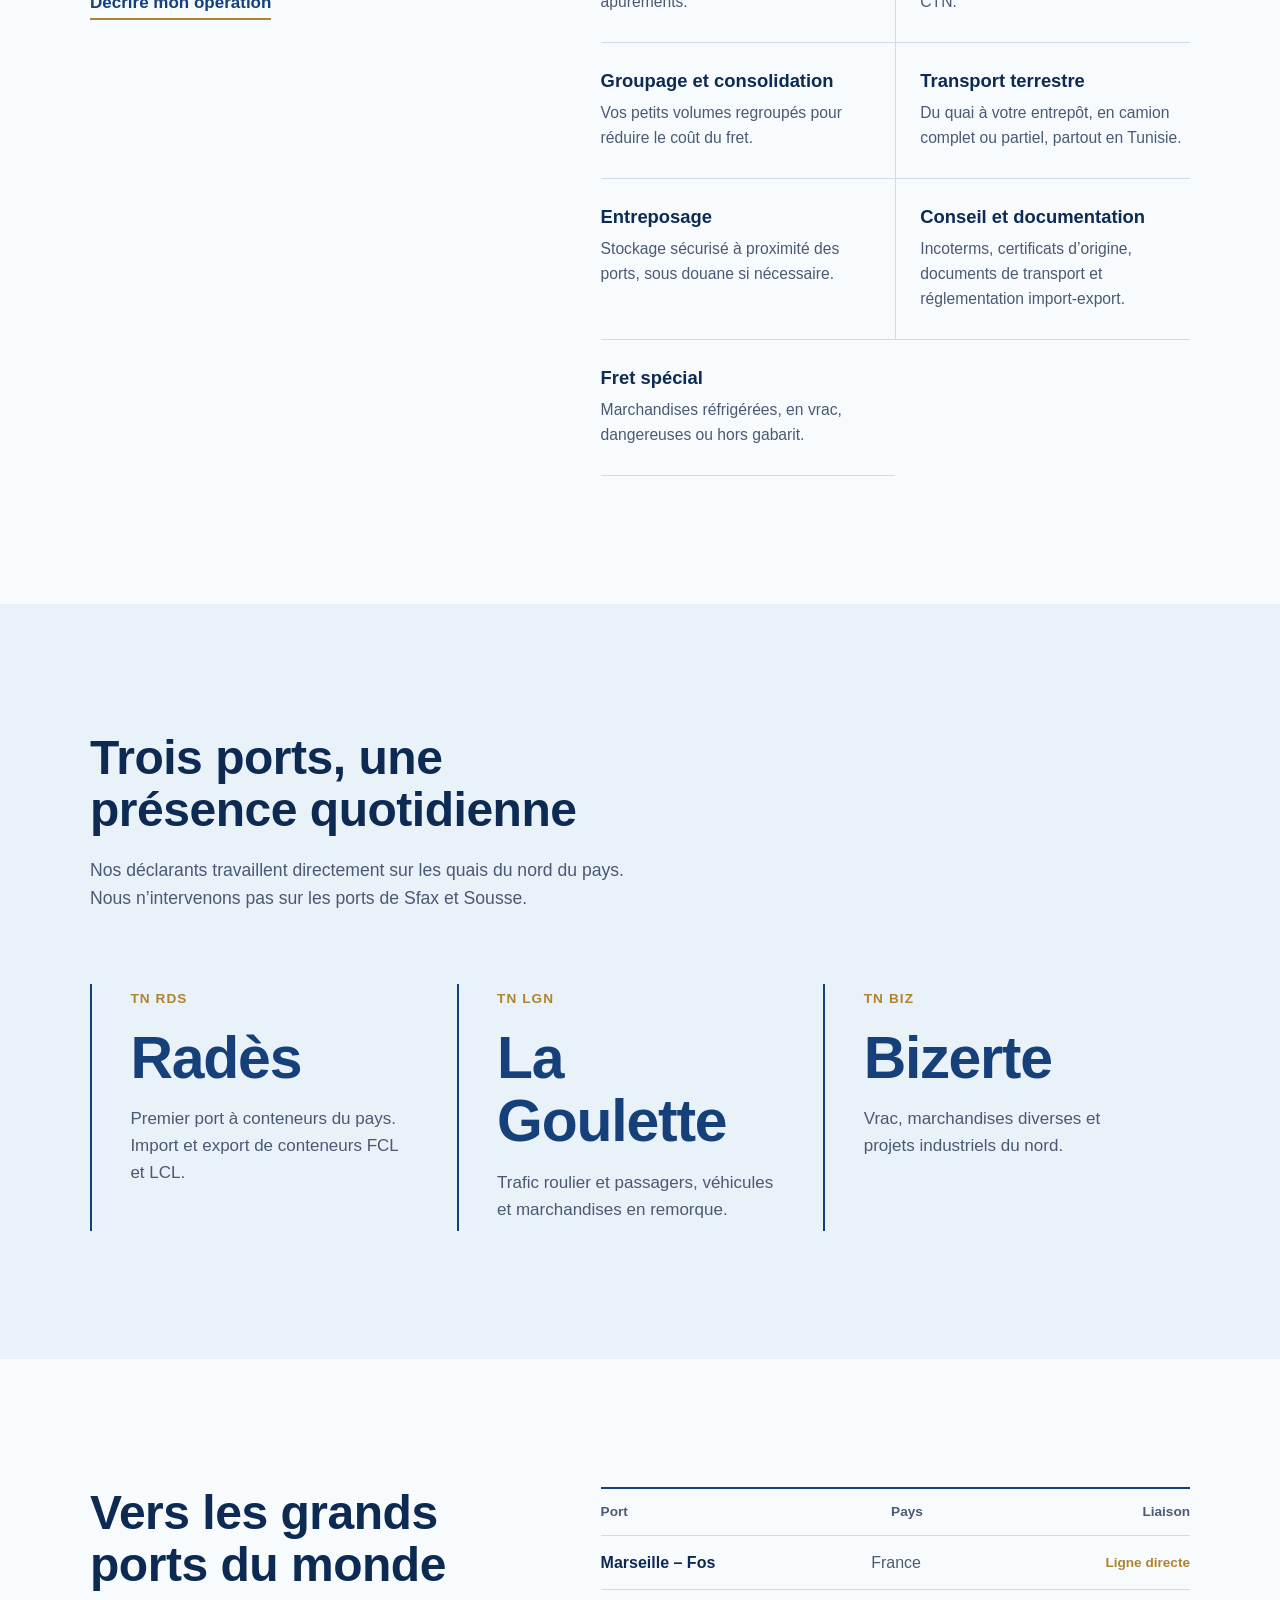
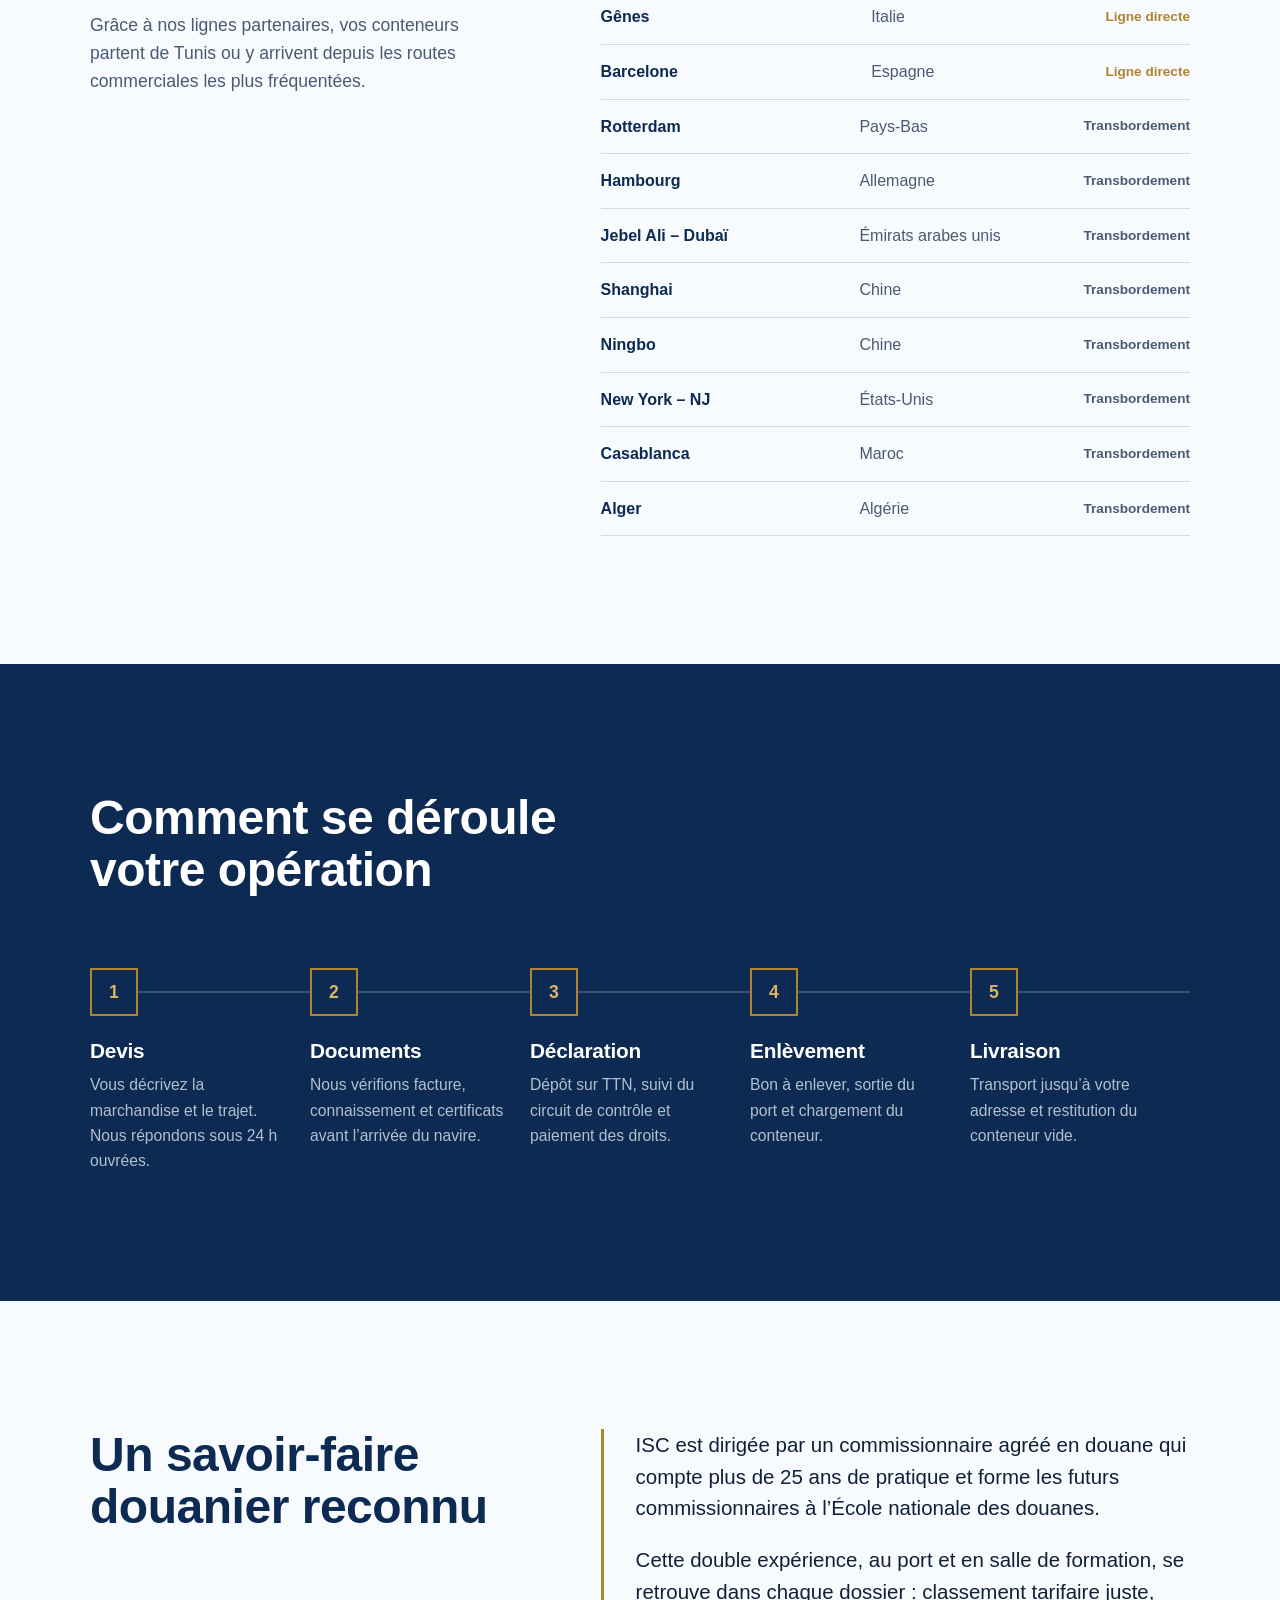
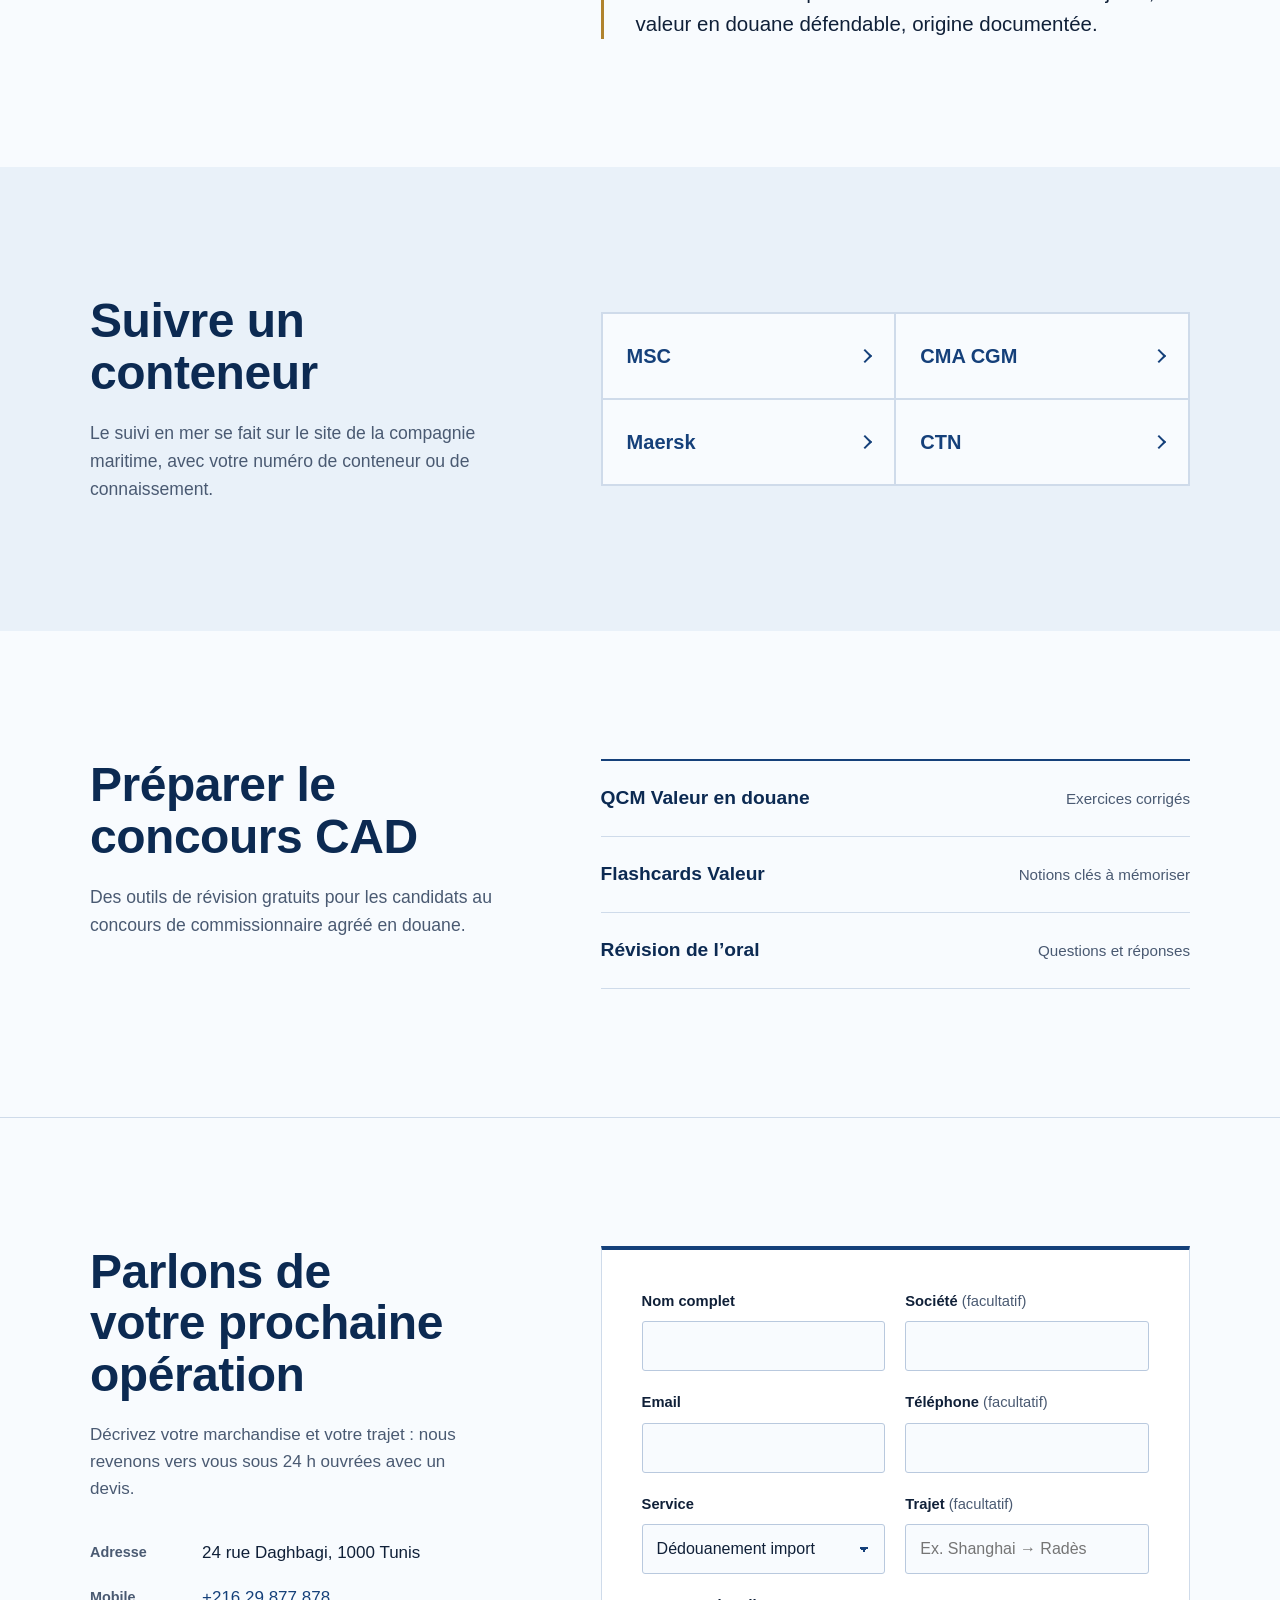
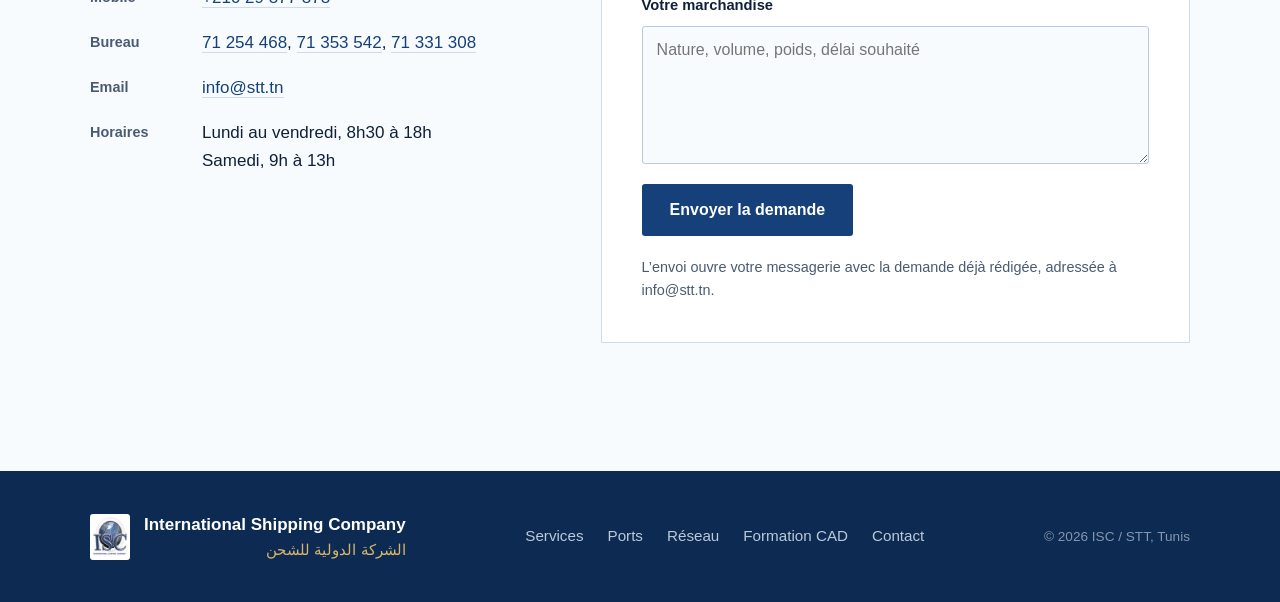
==== commit 969990b6: "Refonte du design du site : identité « paroi de conteneur », typographie Archivo auto-hébergée - Nou" ====
--- a/index.html
+++ b/index.html
@@ -2,689 +2,315 @@
 <html lang="fr">
 <head>
 <meta charset="UTF-8" />
-<meta name="viewport" content="width=device-width, initial-scale=1.0" />
-<title>International Shipping Company — Transit &amp; Transport Maritime International | Tunis</title>
-<meta name="description" content="International Shipping Company (ISC) : société de transit et de transport maritime international basée à Tunis. Fret maritime FCL/LCL, dédouanement, groupage, entreposage et logistique intégrée." />
-<link rel="icon" href="data:image/svg+xml,<svg xmlns=%22http://www.w3.org/2000/svg%22 viewBox=%220 0 100 100%22><rect width=%22100%22 height=%22100%22 rx=%2220%22 fill=%22%230a0e1a%22/><path d=%22M20 60 L50 25 L80 60 Z%22 fill=%22none%22 stroke=%22%23c9a961%22 stroke-width=%226%22/><path d=%22M15 68 Q50 82 85 68%22 fill=%22none%22 stroke=%22%2334d3e0%22 stroke-width=%226%22 stroke-linecap=%22round%22/></svg>" />
-<link rel="preconnect" href="https://fonts.googleapis.com" />
-<link rel="preconnect" href="https://fonts.gstatic.com" crossorigin />
-<link href="https://fonts.googleapis.com/css2?family=Playfair+Display:wght@600;700&family=Inter:wght@400;500;600;700&display=swap" rel="stylesheet" />
+<meta name="viewport" content="width=device-width, initial-scale=1.0, viewport-fit=cover" />
+<title>ISC — Transit et dédouanement à Radès, La Goulette et Bizerte</title>
+<meta name="description" content="International Shipping Company (ISC/STT), commissionnaire agréé en douane à Tunis : dédouanement import/export, transport maritime FCL/LCL et livraison depuis les ports de Radès, La Goulette et Bizerte." />
+<meta name="theme-color" content="#15407a" />
+<link rel="icon" href="assets/img/logo-isc.jpg" />
+<link rel="apple-touch-icon" href="assets/img/logo-isc.jpg" />
+<link rel="preload" href="assets/fonts/archivo-latin.woff2" as="font" type="font/woff2" crossorigin />
 <link rel="stylesheet" href="assets/css/style.css" />
 </head>
 <body>
 
-<!-- Top info bar -->
-<div class="topbar">
-  <div class="container">
-    <div class="topbar-left">
-      <span class="topbar-item">
-        <svg viewBox="0 0 24 24" fill="none" stroke="currentColor" stroke-width="2"><path d="M22 16.92v3a2 2 0 0 1-2.18 2 19.79 19.79 0 0 1-8.63-3.07 19.5 19.5 0 0 1-6-6 19.79 19.79 0 0 1-3.07-8.67A2 2 0 0 1 4.11 2h3a2 2 0 0 1 2 1.72c.127.96.361 1.903.7 2.81a2 2 0 0 1-.45 2.11L8.09 9.91a16 16 0 0 0 6 6l1.27-1.27a2 2 0 0 1 2.11-.45c.907.339 1.85.573 2.81.7A2 2 0 0 1 22 16.92z"/></svg>
-+216 29 877 878
-      </span>
-      <span class="topbar-item">
-        <svg viewBox="0 0 24 24" fill="none" stroke="currentColor" stroke-width="2"><path d="M4 4h16v16H4z" stroke="none"/><path d="M22 6l-10 7L2 6" fill="none"/><path d="M2 6h20v12H2z" fill="none"/></svg>
-        info@stt.tn
-      </span>
-      <span class="topbar-item" style="display:none" id="topbar-hours">
-        <svg viewBox="0 0 24 24" fill="none" stroke="currentColor" stroke-width="2"><circle cx="12" cy="12" r="10"/><path d="M12 6v6l4 2"/></svg>
-        Lun – Ven, 08h30 – 18h00
-      </span>
-    </div>
-    <div class="topbar-right">
-      <a href="#" aria-label="LinkedIn"><svg viewBox="0 0 24 24" fill="currentColor"><path d="M4.98 3.5C4.98 4.88 3.87 6 2.5 6S0 4.88 0 3.5 1.12 1 2.5 1s2.48 1.12 2.48 2.5zM.5 8h4V23h-4V8zM8.5 8h3.8v2.05h.05c.53-1 1.83-2.05 3.77-2.05 4.03 0 4.78 2.65 4.78 6.1V23h-4v-6.87c0-1.64-.03-3.75-2.28-3.75-2.29 0-2.64 1.79-2.64 3.63V23h-4V8z"/></svg></a>
-      <a href="#" aria-label="Facebook"><svg viewBox="0 0 24 24" fill="currentColor"><path d="M22 12a10 10 0 1 0-11.6 9.9v-7H7.9V12h2.5V9.8c0-2.5 1.5-3.9 3.8-3.9 1.1 0 2.2.2 2.2.2v2.4h-1.2c-1.2 0-1.6.8-1.6 1.6V12h2.8l-.4 2.9h-2.4v7A10 10 0 0 0 22 12z"/></svg></a>
-      <a href="#" aria-label="X / Twitter"><svg viewBox="0 0 24 24" fill="currentColor"><path d="M18.9 2H22l-7.6 8.7L23.3 22H16.6l-5.2-6.8L5.4 22H2.3l8.2-9.3L1 2h6.9l4.7 6.2L18.9 2zm-1.2 18h1.7L7.4 3.9H5.6L17.7 20z"/></svg></a>
-    </div>
-  </div>
-</div>
-
-<!-- Header -->
+<a class="skip" href="#contenu">Aller au contenu</a>
+
 <header class="site-header">
-  <div class="container nav-wrap">
-    <a href="#top" class="logo">
-      <span class="logo-mark">
-        <img src="assets/img/logo-isc.jpg" alt="Logo International Shipping Company" />
-      </span>
-      <span>International<br /><small>Shipping Company</small></span>
+  <div class="wrap header-row">
+    <a href="#top" class="brand" aria-label="International Shipping Company, accueil">
+      <img src="assets/img/logo-isc.jpg" alt="" width="44" height="51" />
+      <span class="brand-name">International<br />Shipping Company</span>
     </a>
 
-    <nav class="main-nav" aria-label="Navigation principale">
-      <ul>
-        <li><a href="#accueil" class="active">Accueil</a></li>
-        <li><a href="#services">Services</a></li>
-        <li><a href="#apropos">À propos</a></li>
-        <li><a href="#reseau">Réseau</a></li>
-        <li><a href="#suivi">Suivi</a></li>
-        <li><a href="#contact">Contact</a></li>
-        <li><a href="/QCM_VALEUR.html">QCM VALEUR</a></li><li><a href="/flashcards_valeur.html">FLASHCARDS VALEUR</a></li>
-
-<li><a href="/QCM_VALEUR.html">QCM VALEUR</a></li><li><a href="/flashcards_valeur.html">FLASHCARDS VALEUR</a></li>
-
-     
-   </ul> </nav>
-
-    <div class="nav-actions">
-      <a href="#contact" class="btn btn-primary nav-cta">
-        Demander un devis
-        <svg viewBox="0 0 24 24" fill="none" stroke="currentColor" stroke-width="2"><path d="M5 12h14M13 6l6 6-6 6"/></svg>
-      </a>
-      <button class="burger" aria-label="Ouvrir le menu">
-        <svg viewBox="0 0 24 24" fill="none" stroke="currentColor" stroke-width="2"><path d="M3 6h18M3 12h18M3 18h18"/></svg>
-      </button>
-    </div>
+    <nav class="nav" id="nav" aria-label="Navigation principale">
+      <a href="#services">Services</a>
+      <a href="#ports">Ports</a>
+      <a href="#reseau">Réseau</a>
+      <a href="#methode">Méthode</a>
+      <a href="#formation">Formation CAD</a>
+      <a href="#contact" class="nav-cta">Demander un devis</a>
+    </nav>
+
+    <button class="menu-btn" aria-controls="nav" aria-expanded="false">
+      <span class="menu-btn-bars" aria-hidden="true"></span>
+      <span class="visually-hidden">Menu</span>
+    </button>
   </div>
 </header>
 
-<!-- Mobile menu -->
-<div class="scrim"></div>
-<div class="mobile-menu">
-  <div class="mobile-menu-head">
-    <span class="logo"><span class="logo-mark" style="width:48px;height:48px;"><img src="assets/img/logo-isc.jpg" alt="Logo ISC" /></span> ISC</span>
-    <button class="mobile-menu-close" aria-label="Fermer le menu">
-      <svg viewBox="0 0 24 24" fill="none" stroke="currentColor" stroke-width="2"><path d="M18 6L6 18M6 6l12 12"/></svg>
-    </button>
-  </div>
-  <ul>
-    <li><a href="#accueil">Accueil</a></li>
-    <li><a href="#services">Services</a></li>
-    <li><a href="#apropos">À propos</a></li>
-    <li><a href="#reseau">Réseau</a></li>
-    <li><a href="#suivi">Suivi de cargaison</a></li>
-    <li><a href="#contact">Contact</a></li>
-  </ul>
-  <a href="#contact" class="btn btn-primary btn-block">Demander un devis</a>
-</div>
-
 <main id="top">
 
-  <!-- Hero -->
-  <section class="hero" id="accueil">
-    <div class="container hero-grid">
-      <div class="hero-content" data-reveal>
-        <div class="eyebrow">Transit &amp; Transport Maritime International</div>
-        <h1>Votre cargaison, <em>partout dans le monde</em>, en toute confiance.</h1>
-        <p class="lead">
-          International Shipping Company accompagne les importateurs et exportateurs tunisiens à chaque étape :
-          transit douanier, transport maritime FCL/LCL, groupage, entreposage et livraison porte-à-porte,
-          depuis et vers les principaux ports du monde.
-        </p>
-        <div class="hero-cta">
-          <a href="#contact" class="btn btn-primary">
-            Demander un devis gratuit
-            <svg viewBox="0 0 24 24" fill="none" stroke="currentColor" stroke-width="2"><path d="M5 12h14M13 6l6 6-6 6"/></svg>
-          </a>
-          <a href="#services" class="btn btn-outline">Découvrir nos services</a>
-        </div>
-
-        <div class="hero-trust">
-          <div class="stat"><b data-count="18" data-suffix="+">0</b><span>Années d'expérience</span></div>
-          <div class="stat"><b data-count="45" data-suffix="+">0</b><span>Pays desservis</span></div>
-          <div class="stat"><b>7j/7</b><span>Support client</span></div>
-          <div class="stat"><b data-count="98" data-suffix="%">0</b><span>Livraisons à temps</span></div>
-        </div>
-      </div>
-
-      <div class="hero-visual" data-reveal>
-        <div class="hero-card main">
-          <svg viewBox="0 0 400 320" fill="none" xmlns="http://www.w3.org/2000/svg">
-            <defs>
-              <linearGradient id="skyGrad" x1="0" y1="0" x2="0" y2="1">
-                <stop offset="0%" stop-color="#141b30"/>
-                <stop offset="100%" stop-color="#0a0e1a"/>
-              </linearGradient>
-              <linearGradient id="waterGrad" x1="0" y1="0" x2="0" y2="1">
-                <stop offset="0%" stop-color="#123042"/>
-                <stop offset="100%" stop-color="#0a0e1a"/>
-              </linearGradient>
-              <linearGradient id="hullGrad" x1="0" y1="0" x2="0" y2="1">
-                <stop offset="0%" stop-color="#1c2540"/>
-                <stop offset="100%" stop-color="#0f1424"/>
-              </linearGradient>
-              <radialGradient id="sunGlow" cx="50%" cy="50%" r="50%">
-                <stop offset="0%" stop-color="#e8cf8e" stop-opacity="0.55"/>
-                <stop offset="100%" stop-color="#e8cf8e" stop-opacity="0"/>
-              </radialGradient>
-            </defs>
-
-            <rect x="0" y="0" width="400" height="230" fill="url(#skyGrad)"/>
-            <circle cx="330" cy="55" r="42" fill="url(#sunGlow)"/>
-            <circle cx="330" cy="55" r="16" fill="#e8cf8e" opacity="0.85"/>
-
-            <g opacity="0.35">
-              <path d="M20 150 L20 100 M20 100 L4 100 M20 108 L34 108" stroke="#8791a8" stroke-width="2"/>
-              <path d="M368 158 L368 96 M368 96 L352 96 M368 104 L384 104" stroke="#8791a8" stroke-width="2"/>
-            </g>
-
-            <rect x="0" y="222" width="400" height="98" fill="url(#waterGrad)"/>
-            <path d="M0 222 Q100 214 200 222 T400 222" stroke="#34d3e0" stroke-width="1.5" opacity="0.35" fill="none"/>
-            <path d="M0 236 Q100 244 200 236 T400 236" stroke="#34d3e0" stroke-width="1.5" opacity="0.22" fill="none"/>
-            <path d="M0 252 Q100 246 200 252 T400 252" stroke="#c9a961" stroke-width="1.5" opacity="0.2" fill="none"/>
-
-            <path d="M45 220 L95 165 L305 165 L355 220 Z" fill="url(#hullGrad)" stroke="#c9a961" stroke-width="2"/>
-            <rect x="45" y="212" width="310" height="10" fill="#c9a961" opacity="0.5"/>
-
-            <g>
-              <rect x="112" y="140" width="26" height="25" fill="#c9a961" opacity="0.9"/>
-              <rect x="140" y="140" width="26" height="25" fill="#34d3e0" opacity="0.85"/>
-              <rect x="168" y="140" width="26" height="25" fill="#e8cf8e" opacity="0.75"/>
-              <rect x="196" y="140" width="26" height="25" fill="#7fe9f1" opacity="0.8"/>
-              <rect x="224" y="140" width="26" height="25" fill="#c9a961" opacity="0.7"/>
-              <rect x="252" y="140" width="26" height="25" fill="#34d3e0" opacity="0.9"/>
-
-              <rect x="126" y="113" width="26" height="25" fill="#34d3e0" opacity="0.8"/>
-              <rect x="154" y="113" width="26" height="25" fill="#c9a961" opacity="0.85"/>
-              <rect x="182" y="113" width="26" height="25" fill="#7fe9f1" opacity="0.7"/>
-              <rect x="210" y="113" width="26" height="25" fill="#e8cf8e" opacity="0.85"/>
-              <rect x="238" y="113" width="26" height="25" fill="#34d3e0" opacity="0.75"/>
-
-              <rect x="140" y="86" width="26" height="25" fill="#c9a961" opacity="0.9"/>
-              <rect x="168" y="86" width="26" height="25" fill="#7fe9f1" opacity="0.8"/>
-              <rect x="196" y="86" width="26" height="25" fill="#34d3e0" opacity="0.85"/>
-              <rect x="224" y="86" width="26" height="25" fill="#e8cf8e" opacity="0.75"/>
-            </g>
-
-            <g>
-              <rect x="286" y="118" width="46" height="47" fill="#141b30" stroke="#c9a961" stroke-width="1.5"/>
-              <rect x="294" y="126" width="10" height="10" fill="#34d3e0" opacity="0.6"/>
-              <rect x="310" y="126" width="10" height="10" fill="#34d3e0" opacity="0.6"/>
-              <rect x="294" y="142" width="10" height="10" fill="#34d3e0" opacity="0.4"/>
-              <rect x="310" y="142" width="10" height="10" fill="#34d3e0" opacity="0.4"/>
-              <line x1="309" y1="118" x2="309" y2="72" stroke="#8791a8" stroke-width="2.5"/>
-              <circle cx="309" cy="70" r="3.5" fill="#c9a961"/>
-            </g>
-
-            <path d="M30 220 Q200 246 370 220" stroke="#7fe9f1" stroke-width="1.5" opacity="0.18" fill="none"/>
-          </svg>
-        </div>
-        <div class="hero-card hero-float card-1">
-          <div class="float-row">
-            <div class="float-icon"><svg viewBox="0 0 24 24" fill="none" stroke="currentColor" stroke-width="2"><path d="M21 16V8a2 2 0 0 0-1-1.73l-7-4a2 2 0 0 0-2 0l-7 4A2 2 0 0 0 3 8v8a2 2 0 0 0 1 1.73l7 4a2 2 0 0 0 2 0l7-4A2 2 0 0 0 21 16z"/><polyline points="3.27 6.96 12 12.01 20.73 6.96"/><line x1="12" y1="22.08" x2="12" y2="12"/></svg></div>
-            <div><div class="float-title">Conteneur MSKU-7741</div><div class="float-sub">Tanger Med → Marseille</div></div>
-          </div>
-          <div class="float-progress"><span></span></div>
-        </div>
-        <div class="hero-card hero-float card-2">
-          <div class="float-row">
-            <div class="float-icon"><svg viewBox="0 0 24 24" fill="none" stroke="currentColor" stroke-width="2"><path d="M9 11l3 3L22 4"/><path d="M21 12v7a2 2 0 0 1-2 2H5a2 2 0 0 1-2-2V5a2 2 0 0 1 2-2h11"/></svg></div>
-            <div><div class="float-title">Dédouanement validé</div><div class="float-sub">Port de Radès, Tunis</div></div>
-          </div>
-        </div>
-      </div>
-    </div>
-  </section>
-
-  <!-- Partners / ports marquee -->
-  <div class="marquee-section">
-    <div class="marquee-label">Un réseau portuaire présent sur les 5 continents</div>
-    <div class="marquee-track">
-      <span>Tunis – Radès</span><span>Marseille – Fos</span><span>Gênes</span><span>Barcelone</span>
-      <span>Rotterdam</span><span>Hambourg</span><span>Shanghai</span><span>Ningbo</span>
-      <span>Jebel Ali – Dubai</span><span>New York – NJ</span><span>Casablanca</span><span>Alger</span>
-      <span>Tunis – Radès</span><span>Marseille – Fos</span><span>Gênes</span><span>Barcelone</span>
-      <span>Rotterdam</span><span>Hambourg</span><span>Shanghai</span><span>Ningbo</span>
-      <span>Jebel Ali – Dubai</span><span>New York – NJ</span><span>Casablanca</span><span>Alger</span>
-    </div>
-  </div>
-
-  <!-- Services -->
-  <section class="section" id="services">
-    <div class="container">
-      <div class="section-head center" data-reveal>
-        <div class="eyebrow">Nos Expertises</div>
-        <h2>Des solutions complètes de transit et de logistique maritime</h2>
-        <p>De la réservation du fret jusqu'à la livraison finale, nous gérons chaque maillon de votre chaîne logistique internationale.</p>
-      </div>
-
-      <div class="services-grid">
-
-        <div class="service-card" data-reveal>
-          <div class="service-icon"><svg viewBox="0 0 24 24" fill="none" stroke="currentColor" stroke-width="2"><path d="M2 12h20M12 2a15.3 15.3 0 0 1 4 10 15.3 15.3 0 0 1-4 10 15.3 15.3 0 0 1-4-10 15.3 15.3 0 0 1 4-10z"/></svg></div>
-          <h3>Transport maritime FCL / LCL</h3>
-          <p>Fret conteneurisé complet (FCL) ou groupage (LCL) vers et depuis tous les grands ports internationaux, avec des transit-times optimisés.</p>
-          <a href="#contact" class="service-link">En savoir plus <svg viewBox="0 0 24 24" fill="none" stroke="currentColor" stroke-width="2"><path d="M5 12h14M13 6l6 6-6 6"/></svg></a>
-        </div>
-
-        <div class="service-card" data-reveal>
-          <div class="service-icon"><svg viewBox="0 0 24 24" fill="none" stroke="currentColor" stroke-width="2"><path d="M9 11l3 3L22 4"/><path d="M21 12v7a2 2 0 0 1-2 2H5a2 2 0 0 1-2-2V5a2 2 0 0 1 2-2h11"/></svg></div>
-          <h3>Transit &amp; Dédouanement</h3>
-          <p>Déclarations en douane, gestion des régimes suspensifs, conformité réglementaire et suivi administratif avec les autorités portuaires.</p>
-          <a href="#contact" class="service-link">En savoir plus <svg viewBox="0 0 24 24" fill="none" stroke="currentColor" stroke-width="2"><path d="M5 12h14M13 6l6 6-6 6"/></svg></a>
-        </div>
-
-        <div class="service-card" data-reveal>
-          <div class="service-icon"><svg viewBox="0 0 24 24" fill="none" stroke="currentColor" stroke-width="2"><rect x="3" y="7" width="18" height="13" rx="1"/><path d="M8 7V5a2 2 0 0 1 2-2h4a2 2 0 0 1 2 2v2"/></svg></div>
-          <h3>Groupage &amp; Consolidation</h3>
-          <p>Optimisation des coûts pour les petits volumes grâce à la consolidation de marchandises multi-clients au meilleur tarif.</p>
-          <a href="#contact" class="service-link">En savoir plus <svg viewBox="0 0 24 24" fill="none" stroke="currentColor" stroke-width="2"><path d="M5 12h14M13 6l6 6-6 6"/></svg></a>
-        </div>
-
-        <div class="service-card" data-reveal>
-          <div class="service-icon"><svg viewBox="0 0 24 24" fill="none" stroke="currentColor" stroke-width="2"><path d="M3 21h18M5 21V7l7-4 7 4v14M9 21v-6h6v6"/></svg></div>
-          <h3>Entreposage &amp; Logistique</h3>
-          <p>Entrepôts sous douane et zones de stockage sécurisées à proximité du port de Radès pour la gestion de vos stocks.</p>
-          <a href="#contact" class="service-link">En savoir plus <svg viewBox="0 0 24 24" fill="none" stroke="currentColor" stroke-width="2"><path d="M5 12h14M13 6l6 6-6 6"/></svg></a>
-        </div>
-
-        <div class="service-card" data-reveal>
-          <div class="service-icon"><svg viewBox="0 0 24 24" fill="none" stroke="currentColor" stroke-width="2"><rect x="1" y="3" width="15" height="13"/><path d="M16 8h4l3 3v5h-7V8z"/><circle cx="5.5" cy="18.5" r="2.5"/><circle cx="18.5" cy="18.5" r="2.5"/></svg></div>
-          <h3>Transport terrestre &amp; Affrètement</h3>
-          <p>Acheminement porte-à-porte par camion complet ou partiel, en Tunisie et à l'international, en complément du transport maritime.</p>
-          <a href="#contact" class="service-link">En savoir plus <svg viewBox="0 0 24 24" fill="none" stroke="currentColor" stroke-width="2"><path d="M5 12h14M13 6l6 6-6 6"/></svg></a>
-        </div>
-
-        <div class="service-card" data-reveal>
-          <div class="service-icon"><svg viewBox="0 0 24 24" fill="none" stroke="currentColor" stroke-width="2"><path d="M12 22s8-4.5 8-11.8V5l-8-3-8 3v5.2C4 17.5 12 22 12 22z"/></svg></div>
-          <h3>Assurance fret</h3>
-          <p>Couverture de vos marchandises contre les risques de transport maritime, terrestre et de manutention portuaire.</p>
-          <a href="#contact" class="service-link">En savoir plus <svg viewBox="0 0 24 24" fill="none" stroke="currentColor" stroke-width="2"><path d="M5 12h14M13 6l6 6-6 6"/></svg></a>
-        </div>
-
-        <div class="service-card" data-reveal>
-          <div class="service-icon"><svg viewBox="0 0 24 24" fill="none" stroke="currentColor" stroke-width="2"><path d="M4 19.5A2.5 2.5 0 0 1 6.5 17H20"/><path d="M6.5 2H20v20H6.5A2.5 2.5 0 0 1 4 19.5v-15A2.5 2.5 0 0 1 6.5 2z"/></svg></div>
-          <h3>Conseil &amp; Documentation</h3>
-          <p>Accompagnement sur la réglementation import-export, Incoterms, certificats d'origine et documents de transport.</p>
-          <a href="#contact" class="service-link">En savoir plus <svg viewBox="0 0 24 24" fill="none" stroke="currentColor" stroke-width="2"><path d="M5 12h14M13 6l6 6-6 6"/></svg></a>
-        </div>
-
-        <div class="service-card" data-reveal>
-          <div class="service-icon"><svg viewBox="0 0 24 24" fill="none" stroke="currentColor" stroke-width="2"><circle cx="12" cy="12" r="10"/><path d="M2 12h20M12 2a15.3 15.3 0 0 1 4 10 15.3 15.3 0 0 1-4 10 15.3 15.3 0 0 1-4-10 15.3 15.3 0 0 1 4-10z"/></svg></div>
-          <h3>Fret spécial &amp; hors gabarit</h3>
-          <p>Solutions sur-mesure pour marchandises dangereuses, en vrac, réfrigérées ou hors gabarit (projets industriels).</p>
-          <a href="#contact" class="service-link">En savoir plus <svg viewBox="0 0 24 24" fill="none" stroke="currentColor" stroke-width="2"><path d="M5 12h14M13 6l6 6-6 6"/></svg></a>
-        </div>
-
-      </div>
-    </div>
-  </section>
-
-  <!-- Why us / About -->
-  <section class="section alt" id="apropos">
-    <div class="container why-grid">
-      <div data-reveal>
-        <div class="eyebrow">Pourquoi nous choisir</div>
-        <h2 style="font-size:clamp(1.8rem,3vw,2.4rem);">Un partenaire logistique fiable, depuis Tunis vers le monde entier</h2>
-        <p style="color:var(--text-2);margin-bottom:32px;">
-          Depuis notre siège au cœur du port de Tunis – Radès, notre équipe combine expertise douanière,
-          réseau d'agents internationaux et suivi personnalisé pour sécuriser chaque expédition.
-        </p>
-
-        <div class="feature-list">
-          <div class="feature-item">
-            <div class="feature-num">01</div>
-            <div>
-              <h4>Expertise douanière locale</h4>
-              <p>Une connaissance fine des procédures tunisiennes et des accords commerciaux internationaux.</p>
-            </div>
-          </div>
-          <div class="feature-item">
-            <div class="feature-num">02</div>
-            <div>
-              <h4>Réseau d'agents mondial</h4>
-              <p>Des partenaires de confiance dans plus de 45 pays pour un suivi bout-en-bout de vos marchandises.</p>
-            </div>
-          </div>
-          <div class="feature-item">
-            <div class="feature-num">03</div>
-            <div>
-              <h4>Tarification transparente</h4>
-              <p>Des devis clairs, sans frais cachés, adaptés au volume et à l'urgence de votre cargaison.</p>
-            </div>
-          </div>
-          <div class="feature-item">
-            <div class="feature-num">04</div>
-            <div>
-              <h4>Support dédié 7j/7</h4>
-              <p>Une équipe joignable à chaque étape du transit pour répondre à vos questions en temps réel.</p>
-            </div>
-          </div>
-        </div>
-      </div>
-
-      <div class="why-visual" data-reveal>
-        <svg viewBox="0 0 400 400" fill="none" xmlns="http://www.w3.org/2000/svg">
-          <circle cx="200" cy="200" r="150" stroke="#1c243c" stroke-width="1"/>
-          <circle cx="200" cy="200" r="110" stroke="#1c243c" stroke-width="1"/>
-          <circle cx="200" cy="200" r="70" stroke="#1c243c" stroke-width="1"/>
-          <path d="M60 200 A140 140 0 0 1 340 200" stroke="#34d3e0" stroke-width="2" opacity="0.5"/>
-          <path d="M340 200 A140 140 0 0 1 60 200" stroke="#c9a961" stroke-width="2" opacity="0.5"/>
-          <circle cx="200" cy="60" r="7" fill="#c9a961"/>
-          <circle cx="340" cy="200" r="7" fill="#34d3e0"/>
-          <circle cx="200" cy="340" r="7" fill="#c9a961"/>
-          <circle cx="60" cy="200" r="7" fill="#34d3e0"/>
-          <g transform="translate(160,160)">
-            <path d="M0 55 L30 15 L70 15 L100 55 Z" fill="#141b30" stroke="#c9a961" stroke-width="2"/>
-            <rect x="35" y="-10" width="14" height="25" fill="#0f1424" stroke="#34d3e0" stroke-width="1.5"/>
-            <rect x="52" y="0" width="14" height="15" fill="#0f1424" stroke="#34d3e0" stroke-width="1.5"/>
-          </g>
-        </svg>
-      </div>
-    </div>
-  </section>
-
-  <!-- Process -->
-  <section class="section" id="processus">
-    <div class="container">
-      <div class="section-head center" data-reveal>
-        <div class="eyebrow">Notre méthode</div>
-        <h2>Un processus simple, en 5 étapes</h2>
-        <p>De la demande de devis à la livraison finale, nous assurons une transparence totale sur chaque étape de votre expédition.</p>
-      </div>
-
-      <div class="process-track">
-        <div class="process-step" data-reveal>
-          <span class="step-index">01</span>
-          <div class="step-icon"><svg viewBox="0 0 24 24" fill="none" stroke="currentColor" stroke-width="2"><path d="M4 4h16v16H4z" stroke="none"/><path d="M22 6l-10 7L2 6"/><path d="M2 6h20v12H2z" fill="none"/></svg></div>
-          <h4>Demande &amp; devis</h4>
-          <p>Vous nous transmettez les détails de votre marchandise, nous établissons un devis sous 24h.</p>
-        </div>
-        <div class="process-step" data-reveal>
-          <span class="step-index">02</span>
-          <div class="step-icon"><svg viewBox="0 0 24 24" fill="none" stroke="currentColor" stroke-width="2"><rect x="1" y="3" width="15" height="13"/><path d="M16 8h4l3 3v5h-7V8z"/><circle cx="5.5" cy="18.5" r="2.5"/><circle cx="18.5" cy="18.5" r="2.5"/></svg></div>
-          <h4>Collecte de la marchandise</h4>
-          <p>Enlèvement chez le fournisseur ou réception à l'entrepôt, avec vérification et emballage.</p>
-        </div>
-        <div class="process-step" data-reveal>
-          <span class="step-index">03</span>
-          <div class="step-icon"><svg viewBox="0 0 24 24" fill="none" stroke="currentColor" stroke-width="2"><path d="M9 11l3 3L22 4"/><path d="M21 12v7a2 2 0 0 1-2 2H5a2 2 0 0 1-2-2V5a2 2 0 0 1 2-2h11"/></svg></div>
-          <h4>Transit &amp; dédouanement</h4>
-          <p>Préparation des documents et déclarations douanières à l'export comme à l'import.</p>
-        </div>
-        <div class="process-step" data-reveal>
-          <span class="step-index">04</span>
-          <div class="step-icon"><svg viewBox="0 0 24 24" fill="none" stroke="currentColor" stroke-width="2"><path d="M2 12h20M12 2a15.3 15.3 0 0 1 4 10 15.3 15.3 0 0 1-4 10 15.3 15.3 0 0 1-4-10 15.3 15.3 0 0 1 4-10z"/></svg></div>
-          <h4>Transport maritime</h4>
-          <p>Embarquement, traversée et suivi en temps réel jusqu'au port de destination.</p>
-        </div>
-        <div class="process-step" data-reveal>
-          <span class="step-index">05</span>
-          <div class="step-icon"><svg viewBox="0 0 24 24" fill="none" stroke="currentColor" stroke-width="2"><path d="M3 21h18M5 21V7l7-4 7 4v14M9 21v-6h6v6"/></svg></div>
-          <h4>Livraison finale</h4>
-          <p>Acheminement terrestre jusqu'à l'adresse finale, avec preuve de livraison signée.</p>
-        </div>
-      </div>
-    </div>
-  </section>
-
-  <!-- Stats band -->
-  <div class="stats-band">
-    <div class="container stats-grid">
-      <div class="stat-block" data-reveal><b data-count="18" data-suffix="+">0</b><span>Ans d'expérience</span></div>
-      <div class="stat-block" data-reveal><b data-count="100" data-suffix="%">0</b><span>Tarifs transparents</span></div>
-      <div class="stat-block" data-reveal><b data-count="45" data-suffix="+">0</b><span>Pays desservis</span></div>
-      <div class="stat-block" data-reveal><b data-count="600" data-suffix="+">0</b><span>Clients actifs</span></div>
-      <div class="stat-block" data-reveal><b data-count="98" data-suffix="%">0</b><span>Ponctualité</span></div>
-    </div>
-  </div>
-
-  <!-- Network / ports -->
-  <section class="section" id="reseau">
-    <div class="container">
-      <div class="section-head center" data-reveal>
-        <div class="eyebrow">Notre réseau</div>
-        <h2>Des liaisons maritimes vers les grands ports internationaux</h2>
-        <p>Grâce à nos partenariats avec les principales compagnies maritimes, nous couvrons les routes commerciales les plus stratégiques.</p>
-      </div>
-
-      <div class="network-wrap">
-        <div class="port-list" data-reveal>
-          <div class="port-row">
-            <div class="port-name"><svg viewBox="0 0 24 24" fill="none" stroke="currentColor" stroke-width="2"><path d="M12 21s-7-6.5-7-12a7 7 0 0 1 14 0c0 5.5-7 12-7 12z"/><circle cx="12" cy="9" r="2.5"/></svg>Tunis – Radès</div>
-            <div class="port-country">Tunisie</div>
-            <div class="badge">Port d'attache</div>
-          </div>
-          <div class="port-row">
-            <div class="port-name"><svg viewBox="0 0 24 24" fill="none" stroke="currentColor" stroke-width="2"><path d="M12 21s-7-6.5-7-12a7 7 0 0 1 14 0c0 5.5-7 12-7 12z"/><circle cx="12" cy="9" r="2.5"/></svg>Marseille – Fos</div>
-            <div class="port-country">France</div>
-            <div class="badge">Ligne directe</div>
-          </div>
-          <div class="port-row">
-            <div class="port-name"><svg viewBox="0 0 24 24" fill="none" stroke="currentColor" stroke-width="2"><path d="M12 21s-7-6.5-7-12a7 7 0 0 1 14 0c0 5.5-7 12-7 12z"/><circle cx="12" cy="9" r="2.5"/></svg>Gênes</div>
-            <div class="port-country">Italie</div>
-            <div class="badge">Ligne directe</div>
-          </div>
-          <div class="port-row">
-            <div class="port-name"><svg viewBox="0 0 24 24" fill="none" stroke="currentColor" stroke-width="2"><path d="M12 21s-7-6.5-7-12a7 7 0 0 1 14 0c0 5.5-7 12-7 12z"/><circle cx="12" cy="9" r="2.5"/></svg>Rotterdam</div>
-            <div class="port-country">Pays-Bas</div>
-            <div class="badge">Transbordement</div>
-          </div>
-          <div class="port-row">
-            <div class="port-name"><svg viewBox="0 0 24 24" fill="none" stroke="currentColor" stroke-width="2"><path d="M12 21s-7-6.5-7-12a7 7 0 0 1 14 0c0 5.5-7 12-7 12z"/><circle cx="12" cy="9" r="2.5"/></svg>Jebel Ali – Dubaï</div>
-            <div class="port-country">Émirats Arabes Unis</div>
-            <div class="badge">Transbordement</div>
-          </div>
-          <div class="port-row">
-            <div class="port-name"><svg viewBox="0 0 24 24" fill="none" stroke="currentColor" stroke-width="2"><path d="M12 21s-7-6.5-7-12a7 7 0 0 1 14 0c0 5.5-7 12-7 12z"/><circle cx="12" cy="9" r="2.5"/></svg>Shanghai</div>
-            <div class="port-country">Chine (via transbordement)</div>
-            <div class="badge">Transbordement</div>
-          </div>
-        </div>
-
-        <div class="map-card" data-reveal>
-          <svg viewBox="0 0 500 300" fill="none" xmlns="http://www.w3.org/2000/svg">
-            <path d="M20 150 Q120 80 250 150 T480 150" stroke="#1c243c" stroke-width="1"/>
-            <path d="M20 190 Q150 260 250 190 T480 190" stroke="#1c243c" stroke-width="1"/>
-            <path d="M60 250 Q250 30 440 250" stroke="#243050" stroke-width="1" fill="none"/>
-            <circle cx="250" cy="150" r="6" fill="#c9a961"/>
-            <circle cx="250" cy="150" r="12" fill="none" stroke="#c9a961" stroke-width="1.5" opacity="0.5"/>
-            <circle cx="120" cy="110" r="5" fill="#34d3e0"/>
-            <circle cx="360" cy="120" r="5" fill="#34d3e0"/>
-            <circle cx="420" cy="90" r="5" fill="#34d3e0"/>
-            <circle cx="90" cy="200" r="5" fill="#34d3e0"/>
-            <path d="M250 150 L120 110" stroke="#34d3e0" stroke-width="1.2" stroke-dasharray="4 4"/>
-            <path d="M250 150 L360 120" stroke="#34d3e0" stroke-width="1.2" stroke-dasharray="4 4"/>
-            <path d="M250 150 L420 90" stroke="#34d3e0" stroke-width="1.2" stroke-dasharray="4 4"/>
-            <path d="M250 150 L90 200" stroke="#34d3e0" stroke-width="1.2" stroke-dasharray="4 4"/>
-            <text x="250" y="135" text-anchor="middle" fill="#e8cf8e" font-size="12" font-family="Inter, sans-serif">Tunis</text>
-          </svg>
-        </div>
-      </div>
-    </div>
-  </section>
-
-  <!-- Galerie navires & conteneurs -->
-  <section class="section alt" id="galerie">
-    <div class="container">
-      <div class="section-head center" data-reveal>
-        <div class="eyebrow">Navires &amp; conteneurs</div>
-        <h2>Nos opérations aux ports de Radès, La Goulette et Bizerte</h2>
-        <p>Transit et dédouanement de vos conteneurs sur les lignes MSC, CMA CGM, Maersk et CTN.</p>
-      </div>
-      <div class="gallery-grid">
-        <figure class="gallery-item" data-reveal><img src="assets/img/galerie/msc.jpg" alt="Navire porte-conteneurs MSC" /><figcaption>Ligne MSC</figcaption></figure>
-        <figure class="gallery-item" data-reveal><img src="assets/img/galerie/cma-cgm.jpg" alt="Navire porte-conteneurs CMA CGM" /><figcaption>Ligne CMA CGM</figcaption></figure>
-        <figure class="gallery-item" data-reveal><img src="assets/img/galerie/maersk.jpg" alt="Navire porte-conteneurs Maersk" /><figcaption>Ligne Maersk</figcaption></figure>
-        <figure class="gallery-item" data-reveal><img src="assets/img/galerie/ctn.jpg" alt="Navire de la CTN" /><figcaption>Ligne CTN</figcaption></figure>
-        <figure class="gallery-item" data-reveal><img src="assets/img/galerie/conteneurs-1.jpg" alt="Conteneurs empilés au port" /><figcaption>Port de Radès</figcaption></figure>
-        <figure class="gallery-item" data-reveal><img src="assets/img/galerie/conteneurs-2.jpg" alt="Conteneurs sur le quai" /><figcaption>La Goulette &amp; Bizerte</figcaption></figure>
-      </div>
-    </div>
-  </section>
-
-  <!-- Tracking -->
-  <section class="section alt" id="suivi">
-    <div class="container">
-      <div class="section-head center" data-reveal>
-        <div class="eyebrow">Suivi de cargaison</div>
-        <h2>Suivez votre expédition en un instant</h2>
-        <p>Entrez votre numéro de connaissement (B/L) ou de conteneur pour connaître le statut de votre marchandise.</p>
-      </div>
-      <div style="display:flex;justify-content:center;" data-reveal>
-        <form id="tracking-form" class="tracking-box">
-          <input type="text" placeholder="Ex : MSKU7741230" aria-label="Numéro de suivi" required />
-          <button type="submit">Suivre</button>
-        </form>
-      </div>
-      <div id="tracking-result" class="form-status" style="max-width:640px;margin:20px auto 0;"></div>
-    </div>
-  </section>
-
-
-  <!-- Quote CTA -->
-  <section class="section tight">
-    <div class="container">
-      <div class="quote-band" data-reveal>
-        <div class="eyebrow" style="justify-content:center;">Prêt à expédier ?</div>
-        <h2>Obtenez votre devis de transport maritime en moins de 24h</h2>
-        <p>Notre équipe étudie votre demande et vous propose la solution de transit la plus adaptée à votre budget et vos délais.</p>
-        <div class="quote-actions">
-          <a href="#contact" class="btn btn-primary">Demander un devis</a>
-          <a href="tel:+21629877878" class="btn btn-outline">
-            <svg viewBox="0 0 24 24" fill="none" stroke="currentColor" stroke-width="2"><path d="M22 16.92v3a2 2 0 0 1-2.18 2 19.79 19.79 0 0 1-8.63-3.07 19.5 19.5 0 0 1-6-6 19.79 19.79 0 0 1-3.07-8.67A2 2 0 0 1 4.11 2h3a2 2 0 0 1 2 1.72c.127.96.361 1.903.7 2.81a2 2 0 0 1-.45 2.11L8.09 9.91a16 16 0 0 0 6 6l1.27-1.27a2 2 0 0 1 2.11-.45c.907.339 1.85.573 2.81.7A2 2 0 0 1 22 16.92z"/></svg>
-            Appeler un conseiller
-          </a>
-        </div>
-      </div>
-    </div>
-  </section>
-
-  <!-- Contact -->
-  <section class="section alt" id="contact">
-    <div class="container">
-      <div class="section-head center" data-reveal>
-        <div class="eyebrow">Contact</div>
-        <h2>Discutons de votre projet logistique</h2>
-        <p>Remplissez le formulaire ci-dessous ou contactez-nous directement — notre équipe vous répond sous 24h ouvrées.</p>
-      </div>
-
-      <div class="contact-wrap">
-        <div class="contact-info-card" data-reveal>
-          <div class="contact-info-row">
-            <div class="contact-info-icon"><svg viewBox="0 0 24 24" fill="none" stroke="currentColor" stroke-width="2"><path d="M12 21s-7-6.5-7-12a7 7 0 0 1 14 0c0 5.5-7 12-7 12z"/><circle cx="12" cy="9" r="2.5"/></svg></div>
-            <div><h4>Adresse</h4><p>24 Rue Daghbagi<br />1000 Tunis, Tunisie</p></div>
-          </div>
-          <div class="contact-info-row">
-            <div class="contact-info-icon"><svg viewBox="0 0 24 24" fill="none" stroke="currentColor" stroke-width="2"><path d="M22 16.92v3a2 2 0 0 1-2.18 2 19.79 19.79 0 0 1-8.63-3.07 19.5 19.5 0 0 1-6-6 19.79 19.79 0 0 1-3.07-8.67A2 2 0 0 1 4.11 2h3a2 2 0 0 1 2 1.72c.127.96.361 1.903.7 2.81a2 2 0 0 1-.45 2.11L8.09 9.91a16 16 0 0 0 6 6l1.27-1.27a2 2 0 0 1 2.11-.45c.907.339 1.85.573 2.81.7A2 2 0 0 1 22 16.92z"/></svg></div>
-            <div><h4>Téléphone</h4><p>+216 29 877 878</p></div>
-          </div>
-          <div class="contact-info-row">
-            <div class="contact-info-icon"><svg viewBox="0 0 24 24" fill="none" stroke="currentColor" stroke-width="2"><path d="M4 4h16v16H4z" stroke="none"/><path d="M22 6l-10 7L2 6"/><path d="M2 6h20v12H2z" fill="none"/></svg></div>
-            <div><h4>Email</h4><p>info@stt.tn<br />mokhtar.reguigui@gmail.com</p></div>
-          </div>
-          <div class="contact-info-row">
-            <div class="contact-info-icon"><svg viewBox="0 0 24 24" fill="none" stroke="currentColor" stroke-width="2"><circle cx="12" cy="12" r="10"/><path d="M12 6v6l4 2"/></svg></div>
-            <div><h4>Horaires</h4><p>Lundi – Vendredi : 08h30 – 18h00<br />Samedi : 09h00 – 13h00</p></div>
-          </div>
-        </div>
-
-        <form class="contact-form" id="contact-form" data-reveal>
-          <div class="form-grid cols-2">
-            <div class="form-group">
-              <label for="name">Nom complet *</label>
-              <input type="text" id="name" name="name" required placeholder="Votre nom" />
-            </div>
-            <div class="form-group">
-              <label for="company">Société</label>
-              <input type="text" id="company" name="company" placeholder="Nom de votre entreprise" />
-            </div>
-          </div>
-          <div class="form-grid cols-2" style="margin-top:20px;">
-            <div class="form-group">
-              <label for="email">Email *</label>
-              <input type="email" id="email" name="email" required placeholder="vous@exemple.com" />
-            </div>
-            <div class="form-group">
-              <label for="phone">Téléphone</label>
-              <input type="tel" id="phone" name="phone" placeholder="+216 ..." />
-            </div>
-          </div>
-          <div class="form-grid cols-2" style="margin-top:20px;">
-            <div class="form-group">
-              <label for="service">Service souhaité</label>
-              <select id="service" name="service">
-                <option value="">Sélectionner...</option>
-                <option>Transport maritime FCL</option>
-                <option>Transport maritime LCL / Groupage</option>
-                <option>Transit &amp; Dédouanement</option>
-                <option>Entreposage &amp; Logistique</option>
-                <option>Transport terrestre</option>
-                <option>Autre / Devis global</option>
-              </select>
-            </div>
-            <div class="form-group">
-              <label for="route">Origine → Destination</label>
-              <input type="text" id="route" name="route" placeholder="Ex : Shanghai → Tunis" />
-            </div>
-          </div>
-          <div class="form-group" style="margin-top:20px;">
-            <label for="message">Message *</label>
-            <textarea id="message" name="message" required placeholder="Décrivez votre marchandise, volume, poids et délais souhaités..."></textarea>
-          </div>
-          <button type="submit" class="btn btn-primary btn-block" style="margin-top:22px;">
-            Envoyer ma demande
-            <svg viewBox="0 0 24 24" fill="none" stroke="currentColor" stroke-width="2"><path d="M5 12h14M13 6l6 6-6 6"/></svg>
-          </button>
-          <p class="form-note">* Champs obligatoires. Vos données ne sont utilisées que pour traiter votre demande.</p>
-          <div id="form-status" class="form-status"></div>
-        </form>
-      </div>
+  <!-- HERO : la paroi d'un conteneur -->
+  <section class="hero" aria-labelledby="hero-title">
+    <div class="hero-wall" aria-hidden="true">
+      <div class="marking">
+        <span class="marking-id">ISCU 216100 <b>7</b></span>
+        <span class="marking-iso">22G1</span>
+        <span class="marking-row">MAX. GROSS 30 480 KG</span>
+        <span class="marking-row">TARE 2 220 KG</span>
+      </div>
+      <svg class="doors" viewBox="0 0 220 520" preserveAspectRatio="xMaxYMid meet">
+        <g stroke="currentColor" stroke-width="7" stroke-linecap="round" fill="none">
+          <line x1="30" y1="20" x2="30" y2="500"/>
+          <line x1="80" y1="20" x2="80" y2="500"/>
+          <line x1="140" y1="20" x2="140" y2="500"/>
+          <line x1="190" y1="20" x2="190" y2="500"/>
+        </g>
+        <g fill="currentColor">
+          <rect x="20" y="300" width="20" height="44" rx="5"/>
+          <rect x="70" y="270" width="20" height="44" rx="5"/>
+          <rect x="130" y="270" width="20" height="44" rx="5"/>
+          <rect x="180" y="300" width="20" height="44" rx="5"/>
+          <rect x="18" y="12" width="24" height="14" rx="3"/><rect x="68" y="12" width="24" height="14" rx="3"/>
+          <rect x="128" y="12" width="24" height="14" rx="3"/><rect x="178" y="12" width="24" height="14" rx="3"/>
+          <rect x="18" y="494" width="24" height="14" rx="3"/><rect x="68" y="494" width="24" height="14" rx="3"/>
+          <rect x="128" y="494" width="24" height="14" rx="3"/><rect x="178" y="494" width="24" height="14" rx="3"/>
+        </g>
+      </svg>
+    </div>
+
+    <div class="wrap hero-inner">
+      <p class="hero-kicker">Commissionnaire agréé en douane à Tunis</p>
+      <h1 id="hero-title">Vos marchandises dédouanées à Radès, La&nbsp;Goulette et Bizerte.</h1>
+      <p class="hero-lead">Nous préparons vos déclarations, suivons vos conteneurs et livrons jusqu’à vos locaux, de l’arrivée du navire à la sortie du port.</p>
+      <div class="hero-actions">
+        <a href="#contact" class="btn btn-gold">Demander un devis</a>
+        <a href="tel:+21629877878" class="btn btn-line">Appeler le +216 29 877 878</a>
+      </div>
+    </div>
+
+    <div class="carriers">
+      <div class="wrap carriers-row">
+        <span class="carriers-label">Lignes maritimes sous contrat</span>
+        <ul>
+          <li>MSC</li><li>CMA CGM</li><li>Maersk</li><li>CTN</li>
+        </ul>
+      </div>
+    </div>
+  </section>
+
+  <div id="contenu"></div>
+
+  <!-- SERVICES -->
+  <section class="section" id="services" aria-labelledby="services-title">
+    <div class="wrap services">
+      <div class="services-intro">
+        <h2 id="services-title">Le transit, de la déclaration à la livraison</h2>
+        <p>Un seul interlocuteur pour la douane, le fret et le transport. Vous savez à chaque étape où se trouve votre marchandise et ce qu’il reste à faire.</p>
+        <a href="#contact" class="text-link">Décrire mon opération</a>
+      </div>
+
+      <dl class="service-list">
+        <div class="service service-main">
+          <dt>Dédouanement import et export</dt>
+          <dd>Déclarations sur TTN, classement tarifaire, valeur et origine, liquidation des droits et enlèvement au port.</dd>
+        </div>
+        <div class="service">
+          <dt>Régimes suspensifs</dt>
+          <dd>Admission temporaire, entrepôt sous douane et transit, avec le suivi des apurements.</dd>
+        </div>
+        <div class="service">
+          <dt>Fret maritime FCL et LCL</dt>
+          <dd>Conteneurs complets ou groupage sur les lignes MSC, CMA CGM, Maersk et CTN.</dd>
+        </div>
+        <div class="service">
+          <dt>Groupage et consolidation</dt>
+          <dd>Vos petits volumes regroupés pour réduire le coût du fret.</dd>
+        </div>
+        <div class="service">
+          <dt>Transport terrestre</dt>
+          <dd>Du quai à votre entrepôt, en camion complet ou partiel, partout en Tunisie.</dd>
+        </div>
+        <div class="service">
+          <dt>Entreposage</dt>
+          <dd>Stockage sécurisé à proximité des ports, sous douane si nécessaire.</dd>
+        </div>
+        <div class="service">
+          <dt>Conseil et documentation</dt>
+          <dd>Incoterms, certificats d’origine, documents de transport et réglementation import-export.</dd>
+        </div>
+        <div class="service">
+          <dt>Fret spécial</dt>
+          <dd>Marchandises réfrigérées, en vrac, dangereuses ou hors gabarit.</dd>
+        </div>
+      </dl>
+    </div>
+  </section>
+
+  <!-- PORTS -->
+  <section class="section ports-section" id="ports" aria-labelledby="ports-title">
+    <div class="wrap">
+      <h2 id="ports-title">Trois ports, une présence quotidienne</h2>
+      <p class="section-lead">Nos déclarants travaillent directement sur les quais du nord du pays. Nous n’intervenons pas sur les ports de Sfax et Sousse.</p>
+
+      <ol class="ports">
+        <li class="port">
+          <span class="port-code">TN RDS</span>
+          <h3>Radès</h3>
+          <p>Premier port à conteneurs du pays. Import et export de conteneurs FCL et LCL.</p>
+        </li>
+        <li class="port">
+          <span class="port-code">TN LGN</span>
+          <h3>La Goulette</h3>
+          <p>Trafic roulier et passagers, véhicules et marchandises en remorque.</p>
+        </li>
+        <li class="port">
+          <span class="port-code">TN BIZ</span>
+          <h3>Bizerte</h3>
+          <p>Vrac, marchandises diverses et projets industriels du nord.</p>
+        </li>
+      </ol>
+    </div>
+  </section>
+
+  <!-- RÉSEAU -->
+  <section class="section" id="reseau" aria-labelledby="reseau-title">
+    <div class="wrap reseau">
+      <div>
+        <h2 id="reseau-title">Vers les grands ports du monde</h2>
+        <p class="section-lead">Grâce à nos lignes partenaires, vos conteneurs partent de Tunis ou y arrivent depuis les routes commerciales les plus fréquentées.</p>
+      </div>
+
+      <div class="board" role="table" aria-label="Destinations desservies">
+        <div class="board-row board-head" role="row">
+          <span role="columnheader">Port</span><span role="columnheader">Pays</span><span role="columnheader">Liaison</span>
+        </div>
+        <div class="board-row" role="row"><span role="cell">Marseille – Fos</span><span role="cell">France</span><span role="cell" class="tag tag-direct">Ligne directe</span></div>
+        <div class="board-row" role="row"><span role="cell">Gênes</span><span role="cell">Italie</span><span role="cell" class="tag tag-direct">Ligne directe</span></div>
+        <div class="board-row" role="row"><span role="cell">Barcelone</span><span role="cell">Espagne</span><span role="cell" class="tag tag-direct">Ligne directe</span></div>
+        <div class="board-row" role="row"><span role="cell">Rotterdam</span><span role="cell">Pays-Bas</span><span role="cell" class="tag">Transbordement</span></div>
+        <div class="board-row" role="row"><span role="cell">Hambourg</span><span role="cell">Allemagne</span><span role="cell" class="tag">Transbordement</span></div>
+        <div class="board-row" role="row"><span role="cell">Jebel Ali – Dubaï</span><span role="cell">Émirats arabes unis</span><span role="cell" class="tag">Transbordement</span></div>
+        <div class="board-row" role="row"><span role="cell">Shanghai</span><span role="cell">Chine</span><span role="cell" class="tag">Transbordement</span></div>
+        <div class="board-row" role="row"><span role="cell">Ningbo</span><span role="cell">Chine</span><span role="cell" class="tag">Transbordement</span></div>
+        <div class="board-row" role="row"><span role="cell">New York – NJ</span><span role="cell">États-Unis</span><span role="cell" class="tag">Transbordement</span></div>
+        <div class="board-row" role="row"><span role="cell">Casablanca</span><span role="cell">Maroc</span><span role="cell" class="tag">Transbordement</span></div>
+        <div class="board-row" role="row"><span role="cell">Alger</span><span role="cell">Algérie</span><span role="cell" class="tag">Transbordement</span></div>
+      </div>
+    </div>
+  </section>
+
+  <!-- MÉTHODE -->
+  <section class="section methode-section" id="methode" aria-labelledby="methode-title">
+    <div class="wrap">
+      <h2 id="methode-title">Comment se déroule votre opération</h2>
+      <ol class="steps">
+        <li><span class="step-n">1</span><h3>Devis</h3><p>Vous décrivez la marchandise et le trajet. Nous répondons sous 24&nbsp;h ouvrées.</p></li>
+        <li><span class="step-n">2</span><h3>Documents</h3><p>Nous vérifions facture, connaissement et certificats avant l’arrivée du navire.</p></li>
+        <li><span class="step-n">3</span><h3>Déclaration</h3><p>Dépôt sur TTN, suivi du circuit de contrôle et paiement des droits.</p></li>
+        <li><span class="step-n">4</span><h3>Enlèvement</h3><p>Bon à enlever, sortie du port et chargement du conteneur.</p></li>
+        <li><span class="step-n">5</span><h3>Livraison</h3><p>Transport jusqu’à votre adresse et restitution du conteneur vide.</p></li>
+      </ol>
+    </div>
+  </section>
+
+  <!-- EXPERTISE -->
+  <section class="section" id="apropos" aria-labelledby="apropos-title">
+    <div class="wrap expertise">
+      <h2 id="apropos-title">Un savoir-faire douanier reconnu</h2>
+      <div class="expertise-text">
+        <p>ISC est dirigée par un commissionnaire agréé en douane qui compte plus de 25&nbsp;ans de pratique et forme les futurs commissionnaires à l’École nationale des douanes.</p>
+        <p>Cette double expérience, au port et en salle de formation, se retrouve dans chaque dossier : classement tarifaire juste, valeur en douane défendable, origine documentée.</p>
+      </div>
+    </div>
+  </section>
+
+  <!-- SUIVI -->
+  <section class="section suivi-section" id="suivi" aria-labelledby="suivi-title">
+    <div class="wrap suivi">
+      <div>
+        <h2 id="suivi-title">Suivre un conteneur</h2>
+        <p class="section-lead">Le suivi en mer se fait sur le site de la compagnie maritime, avec votre numéro de conteneur ou de connaissement.</p>
+      </div>
+      <ul class="track-links">
+        <li><a href="https://www.msc.com/fr/track-a-shipment" target="_blank" rel="noopener">MSC</a></li>
+        <li><a href="https://www.cma-cgm.com/ebusiness/tracking" target="_blank" rel="noopener">CMA CGM</a></li>
+        <li><a href="https://www.maersk.com/tracking/" target="_blank" rel="noopener">Maersk</a></li>
+        <li><a href="https://www.ctn.com.tn" target="_blank" rel="noopener">CTN</a></li>
+      </ul>
+    </div>
+  </section>
+
+  <!-- FORMATION -->
+  <section class="section" id="formation" aria-labelledby="formation-title">
+    <div class="wrap formation">
+      <div>
+        <h2 id="formation-title">Préparer le concours CAD</h2>
+        <p class="section-lead">Des outils de révision gratuits pour les candidats au concours de commissionnaire agréé en douane.</p>
+      </div>
+      <ul class="tools">
+        <li><a href="QCM_VALEUR.html"><b>QCM Valeur en douane</b><span>Exercices corrigés</span></a></li>
+        <li><a href="flashcards_valeur.html"><b>Flashcards Valeur</b><span>Notions clés à mémoriser</span></a></li>
+        <li><a href="revision_examen_oral_V2_corrige.html"><b>Révision de l’oral</b><span>Questions et réponses</span></a></li>
+      </ul>
+    </div>
+  </section>
+
+  <!-- CONTACT -->
+  <section class="section contact-section" id="contact" aria-labelledby="contact-title">
+    <div class="wrap contact">
+      <div class="contact-info">
+        <h2 id="contact-title">Parlons de votre prochaine opération</h2>
+        <p>Décrivez votre marchandise et votre trajet : nous revenons vers vous sous 24&nbsp;h ouvrées avec un devis.</p>
+        <dl class="coords">
+          <div><dt>Adresse</dt><dd>24 rue Daghbagi, 1000 Tunis</dd></div>
+          <div><dt>Mobile</dt><dd><a href="tel:+21629877878">+216 29 877 878</a></dd></div>
+          <div><dt>Bureau</dt><dd><a href="tel:+21671254468">71 254 468</a>, <a href="tel:+21671353542">71 353 542</a>, <a href="tel:+21671331308">71 331 308</a></dd></div>
+          <div><dt>Email</dt><dd><a href="mailto:info@stt.tn">info@stt.tn</a></dd></div>
+          <div><dt>Horaires</dt><dd>Lundi au vendredi, 8h30 à 18h<br />Samedi, 9h à 13h</dd></div>
+        </dl>
+      </div>
+
+      <form class="contact-form" id="contact-form" novalidate>
+        <div class="field-row">
+          <label class="field"><span>Nom complet</span><input name="name" required autocomplete="name" /></label>
+          <label class="field"><span>Société <i>(facultatif)</i></span><input name="company" autocomplete="organization" /></label>
+        </div>
+        <div class="field-row">
+          <label class="field"><span>Email</span><input type="email" name="email" required autocomplete="email" /></label>
+          <label class="field"><span>Téléphone <i>(facultatif)</i></span><input type="tel" name="phone" autocomplete="tel" /></label>
+        </div>
+        <div class="field-row">
+          <label class="field"><span>Service</span>
+            <select name="service">
+              <option>Dédouanement import</option>
+              <option>Dédouanement export</option>
+              <option>Fret maritime FCL</option>
+              <option>Fret maritime LCL / groupage</option>
+              <option>Transport terrestre</option>
+              <option>Autre demande</option>
+            </select>
+          </label>
+          <label class="field"><span>Trajet <i>(facultatif)</i></span><input name="route" placeholder="Ex. Shanghai → Radès" /></label>
+        </div>
+        <label class="field"><span>Votre marchandise</span><textarea name="message" required rows="5" placeholder="Nature, volume, poids, délai souhaité"></textarea></label>
+        <button type="submit" class="btn btn-navy">Envoyer la demande</button>
+        <p class="form-note" id="form-status" role="status">L’envoi ouvre votre messagerie avec la demande déjà rédigée, adressée à info@stt.tn.</p>
+      </form>
     </div>
   </section>
 
 </main>
 
-<!-- Footer -->
-<footer>
-  <div class="container">
-    <div class="footer-grid">
-      <div class="footer-brand">
-        <a href="#top" class="logo" style="margin-bottom:16px;">
-          <span class="logo-mark">
-            <img src="assets/img/logo-isc.jpg" alt="Logo International Shipping Company" />
-          </span>
-          <span>International<br /><small>Shipping Company</small></span>
-        </a>
-        <p>Société de transit et de transport maritime international basée à Tunis, au service des importateurs et exportateurs depuis plus de 18 ans.</p>
-        <div class="footer-social">
-          <a href="#" aria-label="LinkedIn"><svg viewBox="0 0 24 24" fill="currentColor"><path d="M4.98 3.5C4.98 4.88 3.87 6 2.5 6S0 4.88 0 3.5 1.12 1 2.5 1s2.48 1.12 2.48 2.5zM.5 8h4V23h-4V8zM8.5 8h3.8v2.05h.05c.53-1 1.83-2.05 3.77-2.05 4.03 0 4.78 2.65 4.78 6.1V23h-4v-6.87c0-1.64-.03-3.75-2.28-3.75-2.29 0-2.64 1.79-2.64 3.63V23h-4V8z"/></svg></a>
-          <a href="#" aria-label="Facebook"><svg viewBox="0 0 24 24" fill="currentColor"><path d="M22 12a10 10 0 1 0-11.6 9.9v-7H7.9V12h2.5V9.8c0-2.5 1.5-3.9 3.8-3.9 1.1 0 2.2.2 2.2.2v2.4h-1.2c-1.2 0-1.6.8-1.6 1.6V12h2.8l-.4 2.9h-2.4v7A10 10 0 0 0 22 12z"/></svg></a>
-          <a href="#" aria-label="X / Twitter"><svg viewBox="0 0 24 24" fill="currentColor"><path d="M18.9 2H22l-7.6 8.7L23.3 22H16.6l-5.2-6.8L5.4 22H2.3l8.2-9.3L1 2h6.9l4.7 6.2L18.9 2zm-1.2 18h1.7L7.4 3.9H5.6L17.7 20z"/></svg></a>
-        </div>
-      </div>
-
-      <div class="footer-col">
-        <h5>Services</h5>
-        <ul>
-          <li><a href="#services">Transport maritime FCL/LCL</a></li>
-          <li><a href="#services">Transit &amp; Dédouanement</a></li>
-          <li><a href="#services">Groupage &amp; Consolidation</a></li>
-          <li><a href="#services">Entreposage &amp; Logistique</a></li>
-          <li><a href="#services">Transport terrestre</a></li>
-        </ul>
-      </div>
-
-      <div class="footer-col">
-        <h5>Entreprise</h5>
-        <ul>
-          <li><a href="#apropos">À propos</a></li>
-          <li><a href="#reseau">Notre réseau</a></li>
-          <li><a href="#suivi">Suivi de cargaison</a></li>
-          <li><a href="#galerie">Galerie</a></li>
-          <li><a href="#contact">Contact</a></li>
-        </ul>
-      </div>
-
-      <div class="footer-col">
-        <h5>Newsletter</h5>
-        <p style="color:var(--text-2);font-size:0.9rem;margin-bottom:16px;">Recevez nos actualités sur le fret maritime international.</p>
-        <form class="form-grid" onsubmit="return false;">
-          <div class="form-group">
-            <input type="email" placeholder="Votre email" aria-label="Email newsletter" />
-          </div>
-          <button type="submit" class="btn btn-primary btn-block">S'abonner</button>
-        </form>
-      </div>
-    </div>
-
-    <div class="footer-bottom">
-      <span>© <span id="year">2026</span> International Shipping Company. Tous droits réservés.</span>
-      <span><a href="#">Mentions légales</a> · <a href="#">Politique de confidentialité</a></span>
-    </div>
+<footer class="site-footer">
+  <div class="wrap footer-row">
+    <div class="footer-brand">
+      <img src="assets/img/logo-isc.jpg" alt="" width="40" height="46" />
+      <div>
+        <b>International Shipping Company</b>
+        <span lang="ar" dir="rtl">الشركة الدولية للشحن</span>
+      </div>
+    </div>
+    <nav class="footer-nav" aria-label="Pied de page">
+      <a href="#services">Services</a>
+      <a href="#ports">Ports</a>
+      <a href="#reseau">Réseau</a>
+      <a href="#formation">Formation CAD</a>
+      <a href="#contact">Contact</a>
+    </nav>
+    <p class="footer-legal">© <span id="year">2026</span> ISC / STT, Tunis</p>
   </div>
 </footer>
-
-<button class="back-to-top" aria-label="Retour en haut">
-  <svg viewBox="0 0 24 24" fill="none" stroke="currentColor" stroke-width="2"><path d="M18 15l-6-6-6 6"/></svg>
-</button>
 
 <script src="assets/js/script.js"></script>
 </body>
--- a/assets/css/style.css
+++ b/assets/css/style.css
@@ -1,840 +1,347 @@
-/* ==========================================================================
-   International Shipping Company — Design system
-   ========================================================================== */
+/* ISC — International Shipping Company
+   Identité : la paroi d'un conteneur. Une seule famille (Archivo), jouée sur sa largeur. */
+
+@font-face {
+  font-family: "Archivo";
+  src: url("../fonts/archivo-latin.woff2") format("woff2");
+  font-weight: 100 900; font-stretch: 62% 125%; font-display: swap;
+  unicode-range: U+0000-00FF, U+0131, U+0152-0153, U+02BB-02BC, U+02C6, U+02DA, U+02DC, U+2000-206F, U+2074, U+20AC, U+2122, U+2190-2193, U+2212, U+2215;
+}
+@font-face {
+  font-family: "Archivo";
+  src: url("../fonts/archivo-latin-ext.woff2") format("woff2");
+  font-weight: 100 900; font-stretch: 62% 125%; font-display: swap;
+  unicode-range: U+0100-024F, U+0259, U+1E00-1EFF, U+2020, U+20A0-20AB, U+20AD-20CF, U+2C60-2C7F, U+A720-A7FF;
+}
+
 :root {
-  --bg-0: #05070d;
-  --bg-1: #0a0e1a;
-  --bg-2: #0f1424;
-  --bg-3: #141b30;
-  --line: rgba(255, 255, 255, 0.08);
-  --line-strong: rgba(255, 255, 255, 0.16);
-  --text-0: #f5f7fb;
-  --text-1: #c3cadb;
-  --text-2: #8791a8;
-  --gold: #c9a961;
-  --gold-light: #e8cf8e;
-  --cyan: #34d3e0;
-  --cyan-light: #7fe9f1;
-  --success: #3ecf8e;
-  --shadow-lg: 0 20px 60px rgba(0, 0, 0, 0.45);
-  --radius: 14px;
-  --container: 1200px;
-  --ease: cubic-bezier(0.16, 1, 0.3, 1);
-}
-
-* { box-sizing: border-box; }
-html {
-  scroll-behavior: smooth;
-  scroll-snap-type: y mandatory;
-  scroll-padding-top: 100px;
-}
+  --navy-900: #0c2a52;   /* fond de cale */
+  --navy: #15407a;       /* paroi du conteneur, couleur du logo */
+  --navy-600: #1d528f;
+  --gold: #b0832e;       /* cuivre des scellés */
+  --gold-300: #d9b56a;
+  --mist: #e9f1f9;       /* ciel de port */
+  --paper: #f8fbfe;
+  --ink: #102038;
+  --ink-2: #4a5a72;
+  --rule: #cfdbea;
+
+  --f: "Archivo", "Helvetica Neue", Arial, sans-serif;
+  --wide: 125%;
+  --semi: 112%;
+
+  --wrap: 1180px;
+  --gutter: clamp(20px, 4vw, 40px);
+  --space: clamp(72px, 10vw, 128px);
+}
+
+*, *::before, *::after { box-sizing: border-box; }
+html { scroll-behavior: smooth; scroll-padding-top: 76px; -webkit-text-size-adjust: 100%; }
+@media (prefers-reduced-motion: reduce) { html { scroll-behavior: auto; } *, *::before, *::after { animation: none !important; transition: none !important; } }
 
 body {
   margin: 0;
-  font-family: "Inter", -apple-system, BlinkMacSystemFont, "Segoe UI", Roboto, Helvetica, Arial, sans-serif;
-  background: var(--bg-1);
-  color: var(--text-1);
+  font-family: var(--f);
+  font-size: 1.0625rem;
   line-height: 1.6;
+  color: var(--ink);
+  background: var(--paper);
   -webkit-font-smoothing: antialiased;
-  overflow-x: hidden;
-}
-
-h1, h2, h3, h4 {
-  font-family: "Playfair Display", Georgia, "Times New Roman", serif;
-  color: var(--text-0);
-  margin: 0 0 0.5em;
-  line-height: 1.2;
-  font-weight: 600;
-}
-
-p { margin: 0 0 1em; }
-a { color: inherit; text-decoration: none; }
-img { max-width: 100%; display: block; }
-ul { margin: 0; padding: 0; list-style: none; }
-button { font-family: inherit; cursor: pointer; }
-
-.container {
-  max-width: var(--container);
-  margin: 0 auto;
-  padding: 0 24px;
-}
-
-section { position: relative; }
-
-.eyebrow {
-  display: inline-flex;
-  align-items: center;
-  gap: 8px;
-  font-size: 0.72rem;
-  letter-spacing: 0.18em;
-  text-transform: uppercase;
-  color: var(--gold);
-  font-weight: 600;
-  margin-bottom: 14px;
-}
-.eyebrow::before {
-  content: "";
-  width: 24px;
-  height: 1px;
-  background: var(--gold);
-}
-
-.section-head {
-  max-width: 640px;
-  margin-bottom: 56px;
-}
-.section-head.center { margin-left: auto; margin-right: auto; text-align: center; }
-.section-head h2 { font-size: clamp(1.8rem, 3vw, 2.6rem); }
-.section-head p { color: var(--text-2); font-size: 1.05rem; }
-
-/* Buttons */
+}
+img, svg { display: block; max-width: 100%; }
+a { color: inherit; }
+h1, h2, h3 { margin: 0; font-weight: 750; line-height: 1.08; letter-spacing: -0.01em; text-wrap: balance; }
+p { margin: 0; }
+:focus-visible { outline: 3px solid var(--gold); outline-offset: 3px; border-radius: 2px; }
+
+.wrap { width: 100%; max-width: var(--wrap); margin: 0 auto; padding: 0 var(--gutter); }
+.visually-hidden { position: absolute; width: 1px; height: 1px; overflow: hidden; clip: rect(0 0 0 0); white-space: nowrap; }
+.skip { position: absolute; left: 12px; top: -60px; z-index: 100; background: var(--gold); color: #fff; padding: 10px 16px; font-weight: 600; }
+.skip:focus { top: 12px; }
+
+/* ---------- Boutons ---------- */
 .btn {
-  display: inline-flex;
-  align-items: center;
-  justify-content: center;
-  gap: 10px;
-  padding: 14px 28px;
-  border-radius: 999px;
-  font-size: 0.95rem;
-  font-weight: 600;
-  border: 1px solid transparent;
-  transition: all 0.3s var(--ease);
-  white-space: nowrap;
-}
-.btn-primary {
-  background: linear-gradient(135deg, var(--gold-light), var(--gold));
-  color: #1a1305;
-}
-.btn-primary:hover { transform: translateY(-2px); box-shadow: 0 12px 30px rgba(201, 169, 97, 0.35); }
-.btn-outline {
-  border-color: var(--line-strong);
-  color: var(--text-0);
-  background: rgba(255, 255, 255, 0.03);
-}
-.btn-outline:hover { border-color: var(--cyan); color: var(--cyan-light); background: rgba(52, 211, 224, 0.08); }
-.btn-block { width: 100%; }
-.btn svg { width: 18px; height: 18px; }
-
-/* ==========================================================================
-   Top bar
-   ========================================================================== */
-.topbar {
-  background: var(--bg-0);
-  border-bottom: 1px solid var(--line);
-  font-size: 0.82rem;
-  color: var(--text-2);
-}
-.topbar .container {
-  display: flex;
-  justify-content: space-between;
-  align-items: center;
-  height: 40px;
-  gap: 20px;
-}
-.topbar-left { display: flex; gap: 24px; }
-.topbar-item { display: flex; align-items: center; gap: 6px; }
-.topbar-item svg { width: 14px; height: 14px; color: var(--gold); flex-shrink: 0; }
-.topbar-right { display: flex; gap: 14px; }
-.topbar-right a {
-  width: 26px; height: 26px;
-  display: flex; align-items: center; justify-content: center;
-  border: 1px solid var(--line);
-  border-radius: 50%;
-  transition: border-color 0.25s, color 0.25s;
-}
-.topbar-right a:hover { border-color: var(--gold); color: var(--gold); }
-.topbar-right svg { width: 13px; height: 13px; }
-
-/* ==========================================================================
-   Header / Nav
-   ========================================================================== */
-header.site-header {
-  position: sticky;
-  top: 0;
-  z-index: 100;
-  background: rgba(10, 14, 26, 0.85);
-  backdrop-filter: blur(14px);
-  -webkit-backdrop-filter: blur(14px);
-  border-bottom: 1px solid var(--line);
-  transition: background 0.3s;
-}
-.nav-wrap {
-  display: flex;
-  align-items: center;
-  justify-content: space-between;
-  height: 100px;
-}
-.logo {
-  display: flex;
-  align-items: center;
-  gap: 16px;
-  font-family: "Playfair Display", serif;
-  font-size: 1.55rem;
-  font-weight: 700;
-  color: var(--text-0);
-  letter-spacing: 0.01em;
-  line-height: 1.2;
-}
-.logo-mark {
-  width: 64px; height: 64px;
-  border-radius: 12px;
-  background: #fff;
-  border: 1px solid var(--line-strong);
-  display: flex; align-items: center; justify-content: center;
-  flex-shrink: 0;
-  overflow: hidden;
-  padding: 4px;
-  box-shadow: 0 6px 18px rgba(0,0,0,0.3);
-}
-.logo-mark svg { width: 24px; height: 24px; color: var(--gold); }
-.logo-mark img { width: 100%; height: 100%; object-fit: contain; }
-.logo small {
-  display: block;
-  font-family: "Inter", sans-serif;
-  font-size: 0.72rem;
-  letter-spacing: 0.14em;
-  text-transform: uppercase;
-  color: var(--cyan);
-  font-weight: 600;
-  margin-top: 2px;
-}
-
-nav.main-nav ul { display: flex; gap: 36px; }
-nav.main-nav a {
-  font-size: 0.92rem;
-  font-weight: 500;
-  color: var(--text-1);
-  position: relative;
-  padding: 6px 0;
-  transition: color 0.25s;
-}
-nav.main-nav a:hover, nav.main-nav a.active { color: var(--text-0); }
-nav.main-nav a::after {
-  content: "";
-  position: absolute;
-  left: 0; bottom: 0;
-  width: 0; height: 2px;
-  background: var(--gold);
-  transition: width 0.3s var(--ease);
-}
-nav.main-nav a:hover::after, nav.main-nav a.active::after { width: 100%; }
-
-.nav-actions { display: flex; align-items: center; gap: 18px; }
-.nav-cta { display: none; }
-@media (min-width: 1000px) { .nav-cta { display: inline-flex; } }
-
-.burger {
-  display: flex;
-  width: 40px; height: 40px;
-  border-radius: 8px;
-  border: 1px solid var(--line-strong);
-  align-items: center; justify-content: center;
-  background: transparent;
-  color: var(--text-0);
-}
-.burger svg { width: 20px; height: 20px; }
-@media (min-width: 1000px) { .burger { display: none; } }
-@media (max-width: 999px) { nav.main-nav { display: none; } }
-
-.mobile-menu {
-  position: fixed;
-  inset: 0 0 0 auto;
-  width: min(340px, 86vw);
-  height: 100vh;
-  background: var(--bg-2);
-  border-left: 1px solid var(--line-strong);
-  z-index: 200;
-  padding: 28px 26px;
-  transform: translateX(100%);
-  transition: transform 0.4s var(--ease);
-  overflow-y: auto;
-}
-.mobile-menu.open { transform: translateX(0); }
-.mobile-menu-head { display: flex; justify-content: space-between; align-items: center; margin-bottom: 32px; }
-.mobile-menu-close {
-  width: 36px; height: 36px;
-  border-radius: 8px;
-  border: 1px solid var(--line-strong);
-  display: flex; align-items: center; justify-content: center;
-  background: transparent; color: var(--text-0);
-}
-.mobile-menu-close svg { width: 18px; height: 18px; }
-.mobile-menu ul { display: flex; flex-direction: column; gap: 4px; }
-.mobile-menu a {
-  display: block;
-  padding: 14px 4px;
-  border-bottom: 1px solid var(--line);
-  font-size: 1.05rem;
-  color: var(--text-0);
-}
-.mobile-menu .btn { margin-top: 24px; }
-.scrim {
-  position: fixed; inset: 0;
-  background: rgba(0,0,0,0.55);
-  z-index: 150;
-  opacity: 0; pointer-events: none;
-  transition: opacity 0.35s;
-}
-.scrim.open { opacity: 1; pointer-events: auto; }
-
-/* ==========================================================================
-   Hero
-   ========================================================================== */
+  display: inline-flex; align-items: center; justify-content: center;
+  min-height: 52px; padding: 0 26px;
+  font: 600 1rem/1 var(--f); font-stretch: var(--semi);
+  text-decoration: none; border: 2px solid transparent; border-radius: 3px;
+  cursor: pointer; transition: background-color .2s, color .2s, border-color .2s;
+}
+.btn-gold { background: var(--gold); color: #fff; }
+.btn-gold:hover { background: #9a7124; }
+.btn-line { border-color: rgba(233, 241, 249, .5); color: var(--mist); }
+.btn-line:hover { border-color: var(--mist); background: rgba(233, 241, 249, .08); }
+.btn-navy { background: var(--navy); color: #fff; }
+.btn-navy:hover { background: var(--navy-900); }
+
+.text-link {
+  display: inline-block; margin-top: 28px;
+  font-weight: 600; color: var(--navy); text-decoration: none;
+  border-bottom: 2px solid var(--gold); padding-bottom: 2px;
+}
+.text-link:hover { color: var(--gold); }
+
+/* ---------- En-tête ---------- */
+.site-header {
+  position: sticky; top: 0; z-index: 50;
+  background: rgba(248, 251, 254, .94);
+  -webkit-backdrop-filter: saturate(1.4) blur(10px); backdrop-filter: saturate(1.4) blur(10px);
+  border-bottom: 1px solid var(--rule);
+}
+.header-row { display: flex; align-items: center; justify-content: space-between; gap: 24px; min-height: 72px; }
+.brand { display: flex; align-items: center; gap: 12px; text-decoration: none; }
+.brand img { width: 40px; height: auto; mix-blend-mode: multiply; }
+.brand-name { font-size: .78rem; line-height: 1.15; font-weight: 700; font-stretch: var(--wide); color: var(--navy); letter-spacing: .01em; }
+
+.nav { display: flex; align-items: center; gap: 4px; }
+.nav a { padding: 10px 12px; font-size: .95rem; font-weight: 500; text-decoration: none; color: var(--ink-2); border-radius: 3px; }
+.nav a:hover, .nav a.is-active { color: var(--navy); }
+.nav a.is-active { box-shadow: inset 0 -2px 0 var(--gold); border-radius: 0; }
+.nav .nav-cta { margin-left: 12px; background: var(--navy); color: #fff; padding: 12px 18px; font-weight: 600; }
+.nav .nav-cta:hover { background: var(--navy-900); color: #fff; }
+
+.menu-btn { display: none; width: 48px; height: 48px; border: 0; background: none; cursor: pointer; padding: 0; }
+.menu-btn-bars, .menu-btn-bars::before, .menu-btn-bars::after {
+  display: block; width: 24px; height: 2px; background: var(--navy); margin: 0 auto; position: relative; transition: transform .25s, background-color .25s;
+}
+.menu-btn-bars::before, .menu-btn-bars::after { content: ""; position: absolute; left: 0; }
+.menu-btn-bars::before { top: -7px; }
+.menu-btn-bars::after { top: 7px; }
+.menu-btn[aria-expanded="true"] .menu-btn-bars { background: transparent; }
+.menu-btn[aria-expanded="true"] .menu-btn-bars::before { transform: translateY(7px) rotate(45deg); }
+.menu-btn[aria-expanded="true"] .menu-btn-bars::after { transform: translateY(-7px) rotate(-45deg); }
+
+@media (max-width: 960px) {
+  .menu-btn { display: block; }
+  .nav {
+    position: fixed; inset: 72px 0 auto 0; flex-direction: column; align-items: stretch; gap: 0;
+    background: var(--paper); border-bottom: 1px solid var(--rule); padding: 8px var(--gutter) 24px;
+    transform: translateY(-8px); opacity: 0; visibility: hidden; transition: opacity .2s, transform .2s, visibility .2s;
+  }
+  .nav.open { transform: none; opacity: 1; visibility: visible; }
+  .nav a { padding: 16px 4px; font-size: 1.1rem; border-bottom: 1px solid var(--rule); border-radius: 0; }
+  .nav a.is-active { box-shadow: none; }
+  .nav .nav-cta { margin: 20px 0 0; text-align: center; border-bottom: 0; border-radius: 3px; }
+}
+
+/* ---------- Hero : paroi ondulée d'un conteneur ---------- */
 .hero {
-  position: relative;
-  padding: 120px 0 100px;
-  background:
-    radial-gradient(ellipse 900px 500px at 85% -10%, rgba(52, 211, 224, 0.12), transparent 60%),
-    radial-gradient(ellipse 700px 400px at 10% 110%, rgba(201, 169, 97, 0.1), transparent 60%),
-    var(--bg-1);
-  overflow: hidden;
-}
-.hero::before {
-  content: "";
-  position: absolute; inset: 0;
+  position: relative; overflow: hidden; isolation: isolate;
+  color: var(--mist);
+  background-color: var(--navy);
+  /* nervures verticales de tôle ondulée */
   background-image:
-    linear-gradient(rgba(255,255,255,0.035) 1px, transparent 1px),
-    linear-gradient(90deg, rgba(255,255,255,0.035) 1px, transparent 1px);
-  background-size: 64px 64px;
-  mask-image: radial-gradient(ellipse 80% 60% at 60% 20%, black, transparent 70%);
-  pointer-events: none;
-}
-.hero-grid {
-  position: relative;
-  z-index: 1;
-  display: grid;
-  grid-template-columns: 1fr;
-  gap: 56px;
-  align-items: center;
-}
-@media (min-width: 960px) { .hero-grid { grid-template-columns: 1.05fr 0.95fr; } }
-
-.hero-content h1 {
-  font-size: clamp(2.3rem, 5vw, 3.6rem);
-  margin-bottom: 22px;
-}
-.hero-content h1 em {
-  font-style: normal;
-  background: linear-gradient(120deg, var(--gold-light), var(--cyan-light));
-  -webkit-background-clip: text;
-  background-clip: text;
-  color: transparent;
-}
-.hero-content p.lead {
-  font-size: 1.12rem;
-  color: var(--text-1);
-  max-width: 560px;
-}
-.hero-cta { display: flex; flex-wrap: wrap; gap: 16px; margin: 32px 0 40px; }
-
-.hero-trust {
-  display: flex;
-  flex-wrap: wrap;
-  gap: 28px;
-  padding-top: 28px;
-  border-top: 1px solid var(--line);
-}
-.hero-trust .stat b {
-  display: block;
-  font-family: "Playfair Display", serif;
-  font-size: 1.7rem;
-  color: var(--text-0);
-}
-.hero-trust .stat span {
-  font-size: 0.78rem;
-  color: var(--text-2);
-  text-transform: uppercase;
-  letter-spacing: 0.06em;
-}
-
-/* Hero visual — abstract shipping graphic (pure CSS/SVG) */
-.hero-visual { position: relative; height: 460px; }
-.hero-card {
-  position: absolute;
-  background: linear-gradient(160deg, var(--bg-3), var(--bg-2));
-  border: 1px solid var(--line-strong);
-  border-radius: var(--radius);
-  box-shadow: var(--shadow-lg);
-  padding: 20px;
-}
-.hero-card.main {
-  inset: 20px 10% 60px 0;
-  display: flex;
-  align-items: center;
-  justify-content: center;
-}
-.hero-card.main svg { width: 100%; height: 100%; }
-.hero-float {
-  width: 220px;
-  z-index: 2;
-  animation: float 6s ease-in-out infinite;
-}
-.hero-float.card-1 { top: -6px; right: 0; }
-.hero-float.card-2 { bottom: 10px; left: -10px; animation-delay: -3s; }
-.float-row { display: flex; align-items: center; gap: 12px; }
-.float-icon {
-  width: 40px; height: 40px;
-  border-radius: 10px;
-  display: flex; align-items: center; justify-content: center;
-  flex-shrink: 0;
-}
-.float-icon svg { width: 20px; height: 20px; }
-.card-1 .float-icon { background: rgba(52, 211, 224, 0.15); color: var(--cyan-light); }
-.card-2 .float-icon { background: rgba(201, 169, 97, 0.18); color: var(--gold-light); }
-.float-title { font-size: 0.85rem; font-weight: 600; color: var(--text-0); }
-.float-sub { font-size: 0.75rem; color: var(--text-2); }
-.float-progress {
-  margin-top: 12px;
-  height: 5px;
-  border-radius: 4px;
-  background: rgba(255,255,255,0.08);
-  overflow: hidden;
-}
-.float-progress span {
-  display: block; height: 100%;
-  background: linear-gradient(90deg, var(--cyan), var(--cyan-light));
-  border-radius: 4px;
-  width: 72%;
-}
-
-@keyframes float {
-  0%, 100% { transform: translateY(0); }
-  50% { transform: translateY(-14px); }
-}
-
-/* Marquee (partners / ports) */
-.marquee-section { background: var(--bg-0); border-block: 1px solid var(--line); padding: 34px 0; overflow: hidden; }
-.marquee-label { text-align: center; font-size: 0.75rem; letter-spacing: 0.14em; text-transform: uppercase; color: var(--text-2); margin-bottom: 22px; }
-.marquee-track {
-  display: flex;
-  width: max-content;
-  gap: 64px;
-  animation: scroll-left 32s linear infinite;
-}
-.marquee-track span {
-  font-family: "Playfair Display", serif;
-  font-size: 1.1rem;
-  color: var(--text-2);
-  white-space: nowrap;
-  display: flex;
-  align-items: center;
-  gap: 10px;
-}
-.marquee-track span::before { content: "\26F5"; font-size: 0.9rem; color: var(--gold); }
-@keyframes scroll-left {
-  from { transform: translateX(0); }
-  to { transform: translateX(-50%); }
-}
-
-/* ==========================================================================
-   Generic sections
-   ========================================================================== */
-.section { padding: 110px 0; }
-.section.alt { background: var(--bg-0); }
-.section.tight { padding: 90px 0; }
-
-/* Services */
-.services-grid {
-  display: grid;
-  grid-template-columns: repeat(auto-fit, minmax(270px, 1fr));
-  gap: 24px;
-}
-.service-card {
-  background: linear-gradient(160deg, var(--bg-2), var(--bg-1));
-  border: 1px solid var(--line);
-  border-radius: var(--radius);
-  padding: 32px 28px;
-  transition: transform 0.35s var(--ease), border-color 0.35s, box-shadow 0.35s;
-}
-.service-card:hover {
-  transform: translateY(-6px);
-  border-color: rgba(201, 169, 97, 0.4);
-  box-shadow: var(--shadow-lg);
-}
-.service-icon {
-  width: 54px; height: 54px;
-  border-radius: 12px;
-  background: rgba(52, 211, 224, 0.1);
-  border: 1px solid rgba(52, 211, 224, 0.25);
-  display: flex; align-items: center; justify-content: center;
-  margin-bottom: 22px;
-  color: var(--cyan-light);
-}
-.service-icon svg { width: 26px; height: 26px; }
-.service-card h3 { font-size: 1.2rem; margin-bottom: 10px; }
-.service-card p { color: var(--text-2); font-size: 0.95rem; margin-bottom: 16px; }
-.service-link { font-size: 0.85rem; font-weight: 600; color: var(--gold); display: inline-flex; align-items: center; gap: 6px; }
-.service-link svg { width: 14px; height: 14px; transition: transform 0.25s; }
-.service-card:hover .service-link svg { transform: translateX(4px); }
-
-/* Why us / features */
-.why-grid {
-  display: grid;
-  grid-template-columns: 1fr;
-  gap: 60px;
-  align-items: center;
-}
-@media (min-width: 960px) { .why-grid { grid-template-columns: 0.9fr 1.1fr; } }
-.feature-list { display: flex; flex-direction: column; gap: 26px; }
-.feature-item { display: flex; gap: 18px; }
-.feature-num {
-  flex-shrink: 0;
-  width: 46px; height: 46px;
-  border-radius: 50%;
-  border: 1px solid var(--line-strong);
-  display: flex; align-items: center; justify-content: center;
-  font-family: "Playfair Display", serif;
-  color: var(--gold);
-  font-size: 1.05rem;
-}
-.feature-item h4 { font-size: 1.05rem; margin-bottom: 6px; }
-.feature-item p { color: var(--text-2); font-size: 0.94rem; margin: 0; }
-
-.why-visual {
-  position: relative;
-  border-radius: var(--radius);
-  overflow: hidden;
-  border: 1px solid var(--line-strong);
-  background: linear-gradient(160deg, var(--bg-3), var(--bg-1));
-  padding: 40px;
-  min-height: 420px;
-  display: flex;
-  align-items: center;
-  justify-content: center;
-}
-.why-visual svg { width: 100%; max-width: 380px; }
-
-/* Process timeline */
-.process-track {
-  display: grid;
-  grid-template-columns: repeat(auto-fit, minmax(220px, 1fr));
-  gap: 28px;
-  position: relative;
-}
-.process-step { position: relative; padding-top: 8px; }
-.process-step .step-index {
-  font-family: "Playfair Display", serif;
-  font-size: 2.4rem;
-  color: rgba(255,255,255,0.08);
-  position: absolute;
-  top: -18px; right: 0;
-  line-height: 1;
-}
-.step-icon {
-  width: 52px; height: 52px;
-  border-radius: 12px;
-  background: rgba(201, 169, 97, 0.1);
-  border: 1px solid rgba(201, 169, 97, 0.3);
-  display: flex; align-items: center; justify-content: center;
-  margin-bottom: 18px;
-  color: var(--gold-light);
-}
-.step-icon svg { width: 24px; height: 24px; }
-.process-step h4 { font-size: 1.05rem; margin-bottom: 8px; }
-.process-step p { color: var(--text-2); font-size: 0.9rem; }
-
-/* Network / ports */
-.network-wrap {
-  display: grid;
-  grid-template-columns: 1fr;
-  gap: 40px;
-}
-@media (min-width: 960px) { .network-wrap { grid-template-columns: 1fr 1fr; } }
-.port-list { display: flex; flex-direction: column; gap: 0; }
-.port-row {
-  display: flex;
-  justify-content: space-between;
-  align-items: center;
-  padding: 18px 0;
-  border-bottom: 1px solid var(--line);
-}
-.port-row .port-name { color: var(--text-0); font-weight: 600; font-size: 0.98rem; display: flex; align-items: center; gap: 10px; }
-.port-row .port-name svg { width: 16px; height: 16px; color: var(--gold); }
-.port-row .port-country { color: var(--text-2); font-size: 0.85rem; }
-.port-row .badge {
-  font-size: 0.72rem;
-  padding: 4px 10px;
-  border-radius: 999px;
-  background: rgba(62, 207, 142, 0.12);
-  color: var(--success);
-  border: 1px solid rgba(62, 207, 142, 0.3);
-}
-.map-card {
-  border-radius: var(--radius);
-  border: 1px solid var(--line-strong);
-  background: linear-gradient(160deg, var(--bg-3), var(--bg-1));
-  min-height: 380px;
-  display: flex;
-  align-items: center;
-  justify-content: center;
-  padding: 24px;
-}
-.map-card svg { width: 100%; height: auto; }
-
-/* Stats band */
-.stats-band {
-  background: linear-gradient(120deg, #0d1730, #0a1120 60%);
-  border-top: 1px solid var(--line);
-  border-bottom: 1px solid var(--line);
-  padding: 70px 0;
-}
-.stats-grid {
-  display: grid;
-  grid-template-columns: repeat(auto-fit, minmax(180px, 1fr));
-  gap: 30px;
-  text-align: center;
-}
-.stat-block b {
-  display: block;
-  font-family: "Playfair Display", serif;
-  font-size: 2.6rem;
-  background: linear-gradient(120deg, var(--gold-light), var(--cyan-light));
-  -webkit-background-clip: text;
-  background-clip: text;
-  color: transparent;
-}
-.stat-block span { color: var(--text-2); font-size: 0.85rem; text-transform: uppercase; letter-spacing: 0.08em; }
-
-
-/* Quote / Devis CTA band */
-.quote-band {
-  position: relative;
-  border-radius: 24px;
-  overflow: hidden;
-  padding: 64px 40px;
-  background: linear-gradient(135deg, #101b34, #0a1120 70%);
-  border: 1px solid var(--line-strong);
-  text-align: center;
-}
-.quote-band::before {
-  content: "";
-  position: absolute; inset: 0;
-  background: radial-gradient(circle at 20% 20%, rgba(52,211,224,0.12), transparent 55%),
-              radial-gradient(circle at 85% 85%, rgba(201,169,97,0.14), transparent 55%);
-}
-.quote-band > * { position: relative; z-index: 1; }
-.quote-band h2 { font-size: clamp(1.6rem, 3vw, 2.3rem); max-width: 640px; margin: 0 auto 16px; }
-.quote-band p { color: var(--text-1); max-width: 560px; margin: 0 auto 32px; }
-.quote-actions { display: flex; flex-wrap: wrap; gap: 16px; justify-content: center; }
+    linear-gradient(180deg, rgba(12, 42, 82, .0) 40%, rgba(12, 42, 82, .65) 100%),
+    repeating-linear-gradient(90deg,
+      #15407a 0, #15407a 26px,
+      #1b4b88 26px, #1d508f 34px,
+      #123a70 34px, #0f3365 42px,
+      #15407a 42px, #15407a 56px);
+}
+.hero::before { /* lisse haute et basse du conteneur */
+  content: ""; position: absolute; inset: 0; z-index: -1; pointer-events: none;
+  border-top: 14px solid var(--navy-900); border-bottom: 14px solid var(--navy-900);
+}
+.hero-wall { position: absolute; inset: 0; z-index: -1; pointer-events: none; }
+
+.marking {
+  position: absolute; top: clamp(40px, 5vw, 64px); left: max(var(--gutter), calc((100vw - var(--wrap)) / 2 + var(--gutter)));
+  display: grid; gap: 2px; justify-items: start;
+  font-stretch: var(--wide); font-weight: 800; color: rgba(233, 241, 249, .3);
+  line-height: 1.05; text-align: left;
+}
+.marking-id { font-size: clamp(1.4rem, 3.2vw, 2.6rem); letter-spacing: .04em; }
+.marking-id b { border: 3px solid currentColor; padding: 0 .18em; font-weight: 800; }
+.marking-iso { font-size: clamp(1.1rem, 2.2vw, 1.8rem); letter-spacing: .08em; margin-bottom: 10px; }
+.marking-row { font-size: clamp(.7rem, 1.1vw, .9rem); font-weight: 700; letter-spacing: .12em; }
+
+.doors { position: absolute; right: clamp(12px, 3vw, 48px); top: 50%; height: 88%; width: auto; transform: translateY(-50%); color: rgba(12, 42, 82, .75); }
+
+.hero-inner { position: relative; padding-top: clamp(150px, 20vw, 220px); padding-bottom: clamp(64px, 9vw, 104px); }
+.hero-kicker { font-weight: 600; font-size: 1rem; color: var(--gold-300); margin-bottom: 20px; }
+.hero h1 {
+  max-width: 15ch;
+  font-size: clamp(2.4rem, 5.8vw, 4.6rem);
+  font-stretch: var(--wide); font-weight: 800; line-height: 1.0; letter-spacing: -0.02em;
+  color: #fff;
+}
+.hero-lead { max-width: 52ch; margin-top: 28px; font-size: clamp(1.05rem, 1.6vw, 1.25rem); color: rgba(233, 241, 249, .86); }
+.hero-actions { display: flex; flex-wrap: wrap; gap: 14px; margin-top: 40px; }
+
+/* Entrée unique : les marquages apparaissent au pochoir */
+@keyframes stencil { from { opacity: 0; transform: translateY(6px); } to { opacity: 1; transform: none; } }
+.marking > * { animation: stencil .7s cubic-bezier(.2, .7, .2, 1) both; }
+.marking > :nth-child(2) { animation-delay: .12s; }
+.marking > :nth-child(3) { animation-delay: .24s; }
+.marking > :nth-child(4) { animation-delay: .32s; }
+
+.carriers { position: relative; background: var(--navy-900); }
+.carriers-row { display: flex; align-items: center; flex-wrap: wrap; gap: 12px 40px; min-height: 76px; padding-top: 14px; padding-bottom: 14px; }
+.carriers-label { font-size: .9rem; color: rgba(233, 241, 249, .65); }
+.carriers ul { display: flex; flex-wrap: wrap; gap: 8px 36px; list-style: none; margin: 0; padding: 0; }
+.carriers li { font-stretch: var(--wide); font-weight: 800; font-size: 1.15rem; letter-spacing: .02em; color: #fff; }
+
+@media (max-width: 720px) {
+  .marking { top: 28px; }
+  .doors { opacity: .6; height: 70%; top: 56%; }
+  .hero-inner { padding-top: 168px; }
+  .hero-actions .btn { width: 100%; }
+}
+
+/* ---------- Sections ---------- */
+.section { padding: var(--space) 0; }
+.section h2 { font-size: clamp(1.9rem, 3.8vw, 3rem); font-stretch: var(--semi); color: var(--navy-900); max-width: 20ch; }
+.section-lead { max-width: 58ch; margin-top: 20px; color: var(--ink-2); font-size: 1.1rem; }
+
+/* Services : intro fixe + liste */
+.services { display: grid; grid-template-columns: minmax(0, 5fr) minmax(0, 7fr); gap: clamp(40px, 7vw, 96px); align-items: start; }
+.services-intro { position: sticky; top: 112px; }
+.services-intro p { margin-top: 20px; color: var(--ink-2); max-width: 42ch; }
+.service-list { margin: 0; display: grid; grid-template-columns: 1fr 1fr; border-top: 2px solid var(--navy); }
+.service { padding: 26px 24px 28px 0; border-bottom: 1px solid var(--rule); }
+.service:nth-child(even) { padding-left: 24px; padding-right: 0; border-left: 1px solid var(--rule); }
+.service dt { font-weight: 700; font-size: 1.15rem; font-stretch: var(--semi); color: var(--navy-900); line-height: 1.25; }
+.service dd { margin: 8px 0 0; color: var(--ink-2); font-size: .98rem; }
+.service-main { grid-column: 1 / -1; padding: 32px 0 34px; border-left: 0 !important; }
+.service-main dt { font-size: clamp(1.5rem, 2.6vw, 2rem); font-stretch: var(--wide); font-weight: 800; color: var(--navy); }
+.service-main dd { font-size: 1.1rem; max-width: 52ch; margin-top: 12px; }
+/* Le service principal occupe une ligne : on recale l'alternance gauche/droite */
+.service-list .service:not(.service-main):nth-child(even) { padding-left: 0; padding-right: 24px; border-left: 0; }
+.service-list .service:not(.service-main):nth-child(odd) { padding-left: 24px; padding-right: 0; border-left: 1px solid var(--rule); }
+
+@media (max-width: 860px) {
+  .services { grid-template-columns: 1fr; }
+  .services-intro { position: static; }
+}
+@media (max-width: 560px) {
+  .service-list { grid-template-columns: 1fr; }
+  .service-list .service:not(.service-main):nth-child(n) { padding: 22px 0; border-left: 0; }
+}
+
+/* Ports */
+.ports-section { background: var(--mist); }
+.ports { list-style: none; margin: clamp(48px, 6vw, 72px) 0 0; padding: 0; display: grid; grid-template-columns: repeat(3, 1fr); gap: 0; }
+.port { padding: 0 clamp(20px, 3vw, 40px) 8px; border-left: 2px solid var(--navy); }
+.port:first-child { padding-left: clamp(20px, 3vw, 40px); }
+.port-code { display: inline-block; font-size: .85rem; font-weight: 700; letter-spacing: .08em; color: var(--gold); }
+.port h3 {
+  margin: 14px 0 16px;
+  font-size: clamp(2.2rem, 4.6vw, 3.8rem); font-stretch: var(--wide); font-weight: 800; letter-spacing: -0.02em;
+  color: var(--navy);
+}
+.port p { color: var(--ink-2); max-width: 30ch; }
+@media (max-width: 760px) {
+  .ports { grid-template-columns: 1fr; gap: 40px; }
+}
+
+/* Réseau : tableau d'affichage portuaire */
+.reseau { display: grid; grid-template-columns: minmax(0, 5fr) minmax(0, 7fr); gap: clamp(40px, 7vw, 96px); align-items: start; }
+.board { border-top: 2px solid var(--navy); font-size: 1rem; }
+.board-row { display: grid; grid-template-columns: 1.4fr 1.2fr auto; gap: 16px; align-items: center; padding: 14px 0; border-bottom: 1px solid var(--rule); }
+.board-row > :first-child { font-weight: 650; color: var(--navy-900); }
+.board-row > :nth-child(2) { color: var(--ink-2); }
+.board-head { padding: 12px 0; font-size: .85rem; font-weight: 600; color: var(--ink-2); }
+.board-head > :first-child { color: var(--ink-2); font-weight: 600; }
+.tag { justify-self: end; font-size: .85rem; font-weight: 600; color: var(--ink-2); }
+.tag-direct { color: var(--gold); }
+.board-head > :last-child { justify-self: end; }
+@media (max-width: 860px) { .reseau { grid-template-columns: 1fr; } }
+@media (max-width: 480px) {
+  .board-row { grid-template-columns: 1fr auto; row-gap: 2px; }
+  .board-row > :nth-child(2) { grid-row: 2; font-size: .9rem; }
+  .board-row > :last-child { grid-row: 1 / span 2; grid-column: 2; }
+  .board-head > :nth-child(2) { display: none; }
+}
+
+/* Méthode : une vraie séquence */
+.methode-section { background: var(--navy-900); color: var(--mist); }
+.methode-section h2 { color: #fff; }
+.steps { list-style: none; margin: clamp(48px, 6vw, 72px) 0 0; padding: 0; display: grid; grid-template-columns: repeat(5, 1fr); counter-reset: s; position: relative; }
+.steps::before { content: ""; position: absolute; left: 0; right: 0; top: 23px; height: 2px; background: rgba(233, 241, 249, .2); }
+.steps li { position: relative; padding-right: 24px; }
+.step-n {
+  position: relative; display: grid; place-items: center; width: 48px; height: 48px;
+  background: var(--navy-900); border: 2px solid var(--gold); color: var(--gold-300);
+  font-weight: 800; font-stretch: var(--wide); font-size: 1.1rem;
+}
+.steps h3 { margin: 24px 0 10px; font-size: 1.3rem; font-stretch: var(--semi); color: #fff; }
+.steps p { font-size: .98rem; color: rgba(233, 241, 249, .75); }
+@media (max-width: 900px) {
+  .steps { grid-template-columns: 1fr; gap: 32px; }
+  .steps::before { left: 23px; right: auto; top: 0; bottom: 0; width: 2px; height: auto; }
+  .steps li { display: grid; grid-template-columns: 48px 1fr; column-gap: 24px; padding: 0; }
+  .steps h3 { margin: 10px 0 6px; }
+  .steps p { grid-column: 2; }
+}
+
+/* Expertise */
+.expertise { display: grid; grid-template-columns: minmax(0, 5fr) minmax(0, 7fr); gap: clamp(40px, 7vw, 96px); align-items: start; }
+.expertise-text { display: grid; gap: 20px; font-size: clamp(1.1rem, 1.6vw, 1.3rem); line-height: 1.55; color: var(--ink); max-width: 56ch; border-left: 3px solid var(--gold); padding-left: clamp(20px, 3vw, 32px); }
+@media (max-width: 860px) { .expertise { grid-template-columns: 1fr; } }
+
+/* Suivi */
+.suivi-section { background: var(--mist); }
+.suivi { display: grid; grid-template-columns: minmax(0, 5fr) minmax(0, 7fr); gap: clamp(40px, 7vw, 96px); align-items: center; }
+.track-links { list-style: none; margin: 0; padding: 0; display: grid; grid-template-columns: repeat(2, 1fr); gap: 2px; background: var(--rule); border: 2px solid var(--rule); }
+.track-links a {
+  display: flex; align-items: center; justify-content: space-between; min-height: 84px; padding: 0 24px;
+  background: var(--paper); text-decoration: none;
+  font-stretch: var(--wide); font-weight: 800; font-size: 1.25rem; color: var(--navy);
+  transition: background-color .2s, color .2s;
+}
+.track-links a::after { content: ""; width: 10px; height: 10px; border-top: 2px solid currentColor; border-right: 2px solid currentColor; transform: rotate(45deg); }
+.track-links a:hover { background: var(--navy); color: #fff; }
+@media (max-width: 860px) { .suivi { grid-template-columns: 1fr; } }
+
+/* Formation */
+.formation { display: grid; grid-template-columns: minmax(0, 5fr) minmax(0, 7fr); gap: clamp(40px, 7vw, 96px); align-items: start; }
+.tools { list-style: none; margin: 0; padding: 0; border-top: 2px solid var(--navy); }
+.tools a { display: flex; flex-wrap: wrap; justify-content: space-between; align-items: baseline; gap: 4px 20px; padding: 22px 0; border-bottom: 1px solid var(--rule); text-decoration: none; }
+.tools b { font-size: 1.2rem; font-stretch: var(--semi); color: var(--navy-900); }
+.tools span { color: var(--ink-2); font-size: .95rem; }
+.tools a:hover b { color: var(--gold); }
+@media (max-width: 860px) { .formation { grid-template-columns: 1fr; } }
 
 /* Contact */
-.contact-wrap {
-  display: grid;
-  grid-template-columns: 1fr;
-  gap: 48px;
-}
-@media (min-width: 960px) { .contact-wrap { grid-template-columns: 0.85fr 1.15fr; } }
-.contact-info-card {
-  background: var(--bg-2);
-  border: 1px solid var(--line);
-  border-radius: var(--radius);
-  padding: 34px 30px;
-}
-.contact-info-row {
-  display: flex;
-  gap: 16px;
-  padding: 18px 0;
-  border-bottom: 1px solid var(--line);
-}
-.contact-info-row:last-child { border-bottom: none; }
-.contact-info-icon {
-  width: 42px; height: 42px;
-  border-radius: 10px;
-  background: rgba(201, 169, 97, 0.12);
-  border: 1px solid rgba(201, 169, 97, 0.28);
-  display: flex; align-items: center; justify-content: center;
-  flex-shrink: 0;
-  color: var(--gold-light);
-}
-.contact-info-icon svg { width: 19px; height: 19px; }
-.contact-info-row h4 { font-size: 0.95rem; margin-bottom: 4px; color: var(--text-0); }
-.contact-info-row p { font-size: 0.88rem; color: var(--text-2); margin: 0; }
-
-.contact-form {
-  background: var(--bg-2);
-  border: 1px solid var(--line);
-  border-radius: var(--radius);
-  padding: 36px;
-}
-.form-grid {
-  display: grid;
-  grid-template-columns: 1fr;
-  gap: 20px;
-}
-@media (min-width: 640px) { .form-grid.cols-2 { grid-template-columns: 1fr 1fr; } }
-.form-group { display: flex; flex-direction: column; gap: 8px; }
-.form-group label { font-size: 0.85rem; color: var(--text-1); font-weight: 500; }
-.form-group input,
-.form-group select,
-.form-group textarea {
-  background: var(--bg-1);
-  border: 1px solid var(--line-strong);
-  border-radius: 10px;
-  padding: 13px 16px;
-  color: var(--text-0);
-  font-family: inherit;
-  font-size: 0.94rem;
-  transition: border-color 0.25s, box-shadow 0.25s;
-}
-.form-group input:focus,
-.form-group select:focus,
-.form-group textarea:focus {
-  outline: none;
-  border-color: var(--cyan);
-  box-shadow: 0 0 0 3px rgba(52, 211, 224, 0.15);
-}
-.form-group textarea { resize: vertical; min-height: 120px; }
-.form-note { font-size: 0.78rem; color: var(--text-2); margin-top: 6px; }
-.form-status {
-  margin-top: 16px;
-  font-size: 0.88rem;
-  padding: 12px 16px;
-  border-radius: 10px;
-  display: none;
-}
-.form-status.show { display: block; }
-.form-status.ok { background: rgba(62, 207, 142, 0.12); color: var(--success); border: 1px solid rgba(62, 207, 142, 0.3); }
-.form-status.err { background: rgba(230, 90, 90, 0.12); color: #ff8b8b; border: 1px solid rgba(230, 90, 90, 0.3); }
-
-/* Footer */
-footer {
-  background: var(--bg-0);
-  border-top: 1px solid var(--line);
-  padding: 70px 0 26px;
-}
-.footer-grid {
-  display: grid;
-  grid-template-columns: 1fr;
-  gap: 44px;
-  padding-bottom: 50px;
-  border-bottom: 1px solid var(--line);
-}
-@media (min-width: 800px) { .footer-grid { grid-template-columns: 1.4fr 1fr 1fr 1.2fr; } }
-.footer-brand p { color: var(--text-2); font-size: 0.92rem; max-width: 320px; }
-.footer-social { display: flex; gap: 10px; margin-top: 20px; }
-.footer-social a {
-  width: 36px; height: 36px;
-  border-radius: 50%;
-  border: 1px solid var(--line-strong);
-  display: flex; align-items: center; justify-content: center;
-  transition: border-color 0.25s, color 0.25s;
-}
-.footer-social a:hover { border-color: var(--gold); color: var(--gold); }
-.footer-social svg { width: 15px; height: 15px; }
-.footer-col h5 {
-  font-family: "Inter", sans-serif;
-  font-size: 0.82rem;
-  text-transform: uppercase;
-  letter-spacing: 0.08em;
-  color: var(--text-0);
-  margin-bottom: 20px;
-}
-.footer-col ul { display: flex; flex-direction: column; gap: 12px; }
-.footer-col a { color: var(--text-2); font-size: 0.92rem; transition: color 0.25s; }
-.footer-col a:hover { color: var(--gold-light); }
-.footer-bottom {
-  display: flex;
-  flex-wrap: wrap;
-  gap: 12px;
-  justify-content: space-between;
-  padding-top: 24px;
-  font-size: 0.82rem;
-  color: var(--text-2);
-}
-.footer-bottom a:hover { color: var(--text-0); }
-
-/* Back to top */
-.back-to-top {
-  position: fixed;
-  right: 26px;
-  bottom: 26px;
-  width: 48px; height: 48px;
-  border-radius: 50%;
-  background: var(--bg-2);
-  border: 1px solid var(--line-strong);
-  color: var(--gold-light);
-  display: flex; align-items: center; justify-content: center;
-  opacity: 0; pointer-events: none;
-  transform: translateY(10px);
-  transition: all 0.35s var(--ease);
-  z-index: 90;
-  box-shadow: var(--shadow-lg);
-}
-.back-to-top.show { opacity: 1; pointer-events: auto; transform: translateY(0); }
-.back-to-top svg { width: 20px; height: 20px; }
-
-/* Reveal animation */
-[data-reveal] { opacity: 0; transform: translateY(24px); transition: opacity 0.7s var(--ease), transform 0.7s var(--ease); }
-[data-reveal].in-view { opacity: 1; transform: translateY(0); }
-
-/* Tracking widget on hero variant */
-.tracking-box {
-  display: flex;
-  gap: 10px;
-  background: var(--bg-2);
-  border: 1px solid var(--line-strong);
-  border-radius: 999px;
-  padding: 6px;
-  max-width: 460px;
-}
-.tracking-box input {
-  flex: 1;
-  background: transparent;
-  border: none;
-  padding: 12px 18px;
-  color: var(--text-0);
-  font-size: 0.92rem;
-}
-.tracking-box input:focus { outline: none; }
-.tracking-box button {
-  border-radius: 999px;
-  border: none;
-  padding: 12px 22px;
-  background: linear-gradient(135deg, var(--gold-light), var(--gold));
-  color: #1a1305;
-  font-weight: 600;
-  font-size: 0.88rem;
-}
-
-@media (max-width: 640px) {
-  .section { padding: 80px 0; }
-  .hero { padding: 100px 0 70px; }
-  .hero-visual { height: 340px; margin-top: 20px;}
-  .hero-float { width: 170px; }
-  .nav-wrap { height: 84px; }
-  .logo-mark { width: 48px; height: 48px; }
-  .logo { font-size: 1.2rem; gap: 12px; }
-  .logo small { font-size: 0.6rem; }
-}
-
-/* Galerie navires & conteneurs */
-.gallery-grid { display: grid; grid-template-columns: repeat(3, 1fr); gap: 18px; }
-.gallery-item { margin: 0; position: relative; border-radius: var(--radius); overflow: hidden; border: 1px solid var(--line); background: var(--bg-2); aspect-ratio: 4 / 3; }
-.gallery-item img { width: 100%; height: 100%; object-fit: cover; display: block; transition: transform 0.6s var(--ease); }
-.gallery-item:hover img { transform: scale(1.05); }
-.gallery-item figcaption { position: absolute; left: 0; right: 0; bottom: 0; padding: 28px 16px 12px; font-size: 0.85rem; font-weight: 600; color: var(--text-0); background: linear-gradient(transparent, rgba(5, 7, 13, 0.85)); }
-@media (max-width: 900px) { .gallery-grid { grid-template-columns: repeat(2, 1fr); } }
-
-/* Navigation page par page */
-main > section {
-  min-height: calc(100vh - 100px);
-  min-height: calc(100dvh - 100px);
-  display: flex;
-  flex-direction: column;
-  justify-content: center;
-  scroll-snap-align: start;
-  scroll-snap-stop: always;
-}
-main > section > .container { width: 100%; }
-main > section.section { padding-top: 56px; padding-bottom: 56px; }
-footer { scroll-snap-align: end; }
-@media (max-width: 640px) {
-  html { scroll-padding-top: 84px; }
-  main > section { scroll-snap-stop: normal; min-height: calc(100vh - 84px); min-height: calc(100dvh - 84px); }
-  main > section.section { padding-top: 40px; padding-bottom: 40px; }
-  .gallery-grid { gap: 10px; }
-}
-@media (prefers-reduced-motion: reduce) {
-  html { scroll-behavior: auto; }
-}
-[hidden] { display: none !important; }
+.contact-section { border-top: 1px solid var(--rule); }
+.contact { display: grid; grid-template-columns: minmax(0, 5fr) minmax(0, 7fr); gap: clamp(40px, 7vw, 96px); align-items: start; }
+.contact-info > p { margin-top: 20px; color: var(--ink-2); max-width: 42ch; }
+.coords { margin: 36px 0 0; display: grid; gap: 18px; }
+.coords div { display: grid; grid-template-columns: 96px 1fr; gap: 16px; }
+.coords dt { font-size: .9rem; font-weight: 600; color: var(--ink-2); padding-top: 2px; }
+.coords dd { margin: 0; font-weight: 500; }
+.coords a { color: var(--navy); text-decoration: none; border-bottom: 1px solid var(--rule); }
+.coords a:hover { border-color: var(--gold); }
+
+.contact-form { display: grid; gap: 20px; background: #fff; border: 1px solid var(--rule); border-top: 4px solid var(--navy); padding: clamp(24px, 4vw, 40px); }
+.field-row { display: grid; grid-template-columns: 1fr 1fr; gap: 20px; }
+.field { display: grid; gap: 8px; }
+.field > span { font-size: .92rem; font-weight: 600; color: var(--ink); }
+.field i { font-style: normal; font-weight: 400; color: var(--ink-2); }
+.field input, .field select, .field textarea {
+  width: 100%; min-height: 50px; padding: 12px 14px;
+  font: 400 1rem/1.4 var(--f); color: var(--ink);
+  background: var(--paper); border: 1px solid #b9c9de; border-radius: 3px;
+  -webkit-appearance: none; appearance: none;
+}
+.field select { background-image: linear-gradient(45deg, transparent 50%, var(--navy) 50%), linear-gradient(135deg, var(--navy) 50%, transparent 50%); background-position: calc(100% - 20px) 22px, calc(100% - 15px) 22px; background-size: 5px 5px; background-repeat: no-repeat; padding-right: 40px; }
+.field textarea { resize: vertical; min-height: 130px; }
+.field input:focus, .field select:focus, .field textarea:focus { outline: none; border-color: var(--navy); box-shadow: 0 0 0 3px rgba(21, 64, 122, .15); }
+.field input[aria-invalid="true"], .field textarea[aria-invalid="true"] { border-color: #b3261e; }
+.contact-form .btn { justify-self: start; }
+.form-note { font-size: .9rem; color: var(--ink-2); }
+.form-note.is-error { color: #b3261e; font-weight: 600; }
+@media (max-width: 860px) { .contact { grid-template-columns: 1fr; } }
+@media (max-width: 560px) { .field-row { grid-template-columns: 1fr; } .contact-form .btn { width: 100%; } }
+
+/* Pied de page */
+.site-footer { background: var(--navy-900); color: rgba(233, 241, 249, .8); padding: 40px 0 calc(40px + env(safe-area-inset-bottom)); }
+.footer-row { display: flex; flex-wrap: wrap; align-items: center; justify-content: space-between; gap: 24px 40px; }
+.footer-brand { display: flex; align-items: center; gap: 14px; }
+.footer-brand img { border-radius: 3px; background: #fff; padding: 3px; }
+.footer-brand b { display: block; color: #fff; font-stretch: var(--semi); font-weight: 700; }
+.footer-brand span { display: block; font-family: "Geeza Pro", "Segoe UI", Tahoma, sans-serif; font-size: .95rem; color: var(--gold-300); }
+.footer-nav { display: flex; flex-wrap: wrap; gap: 6px 24px; }
+.footer-nav a { text-decoration: none; font-size: .95rem; }
+.footer-nav a:hover { color: #fff; }
+.footer-legal { font-size: .85rem; color: rgba(233, 241, 249, .55); }
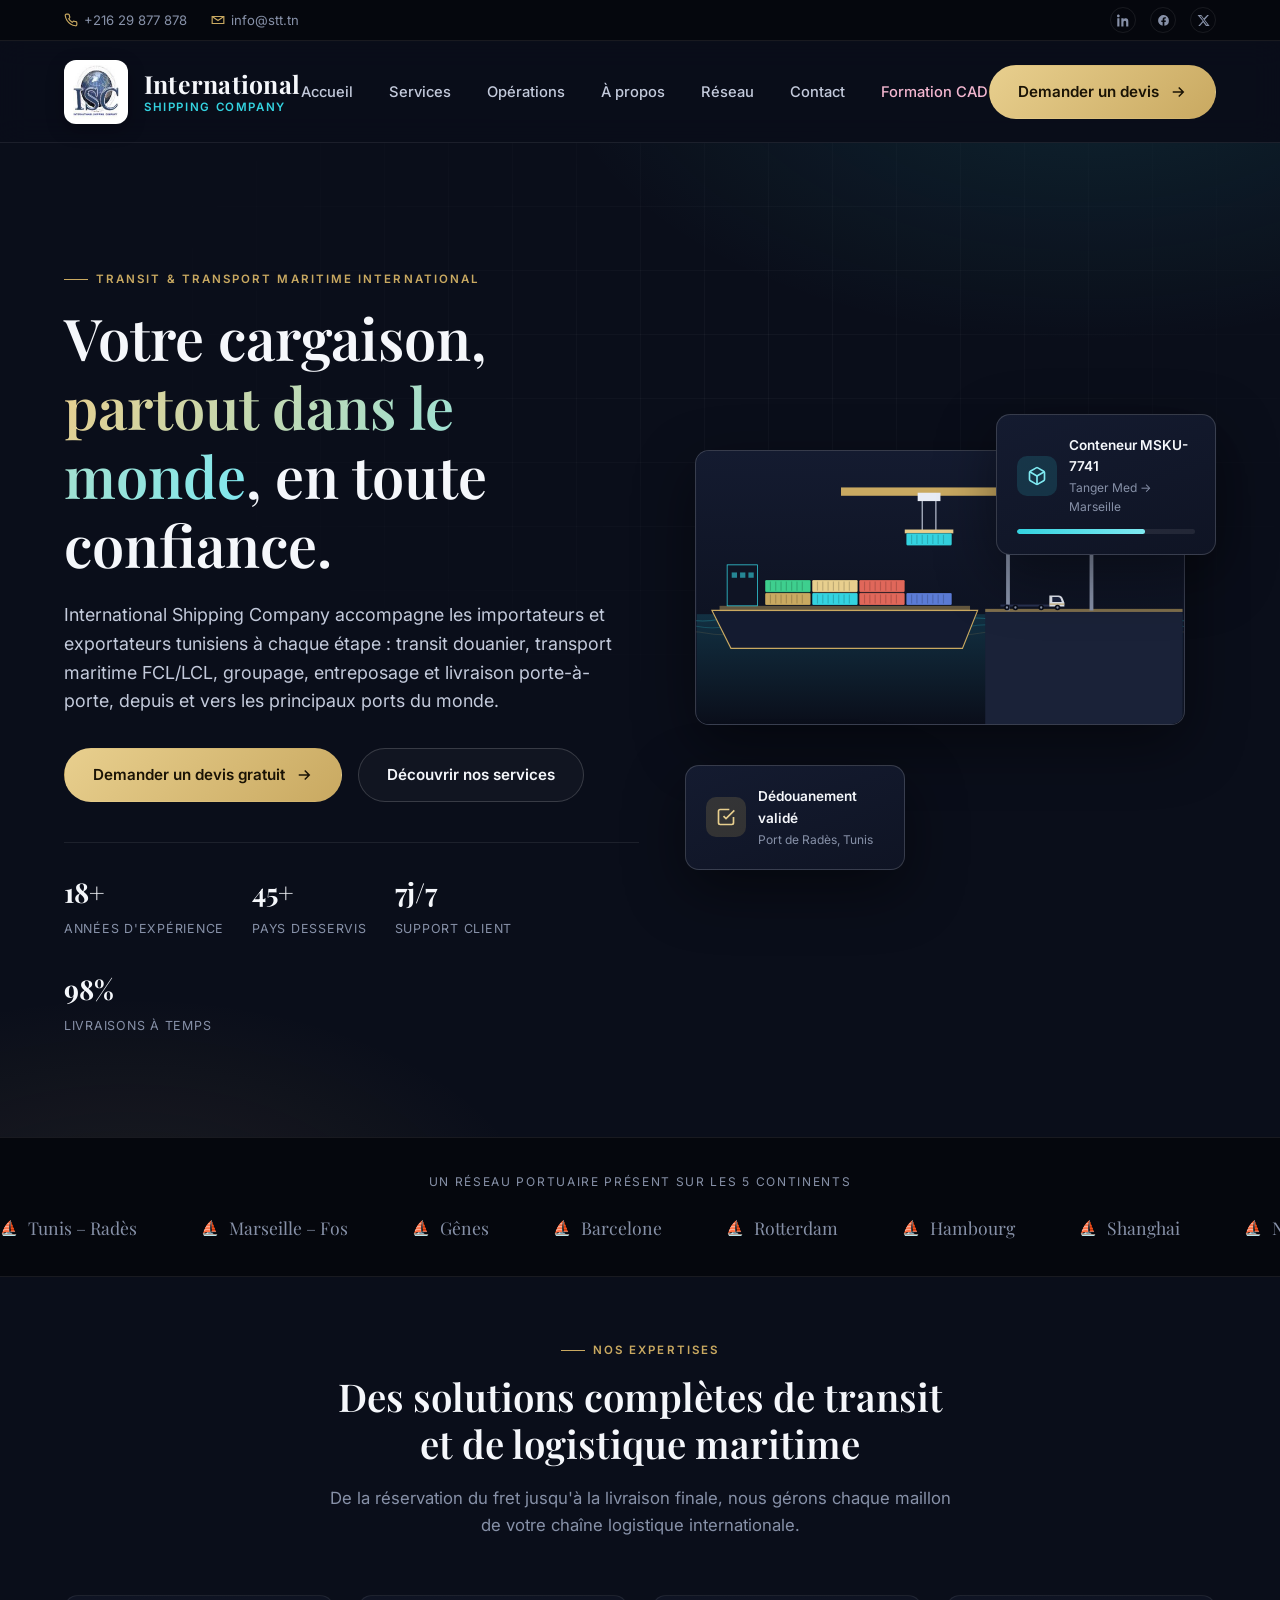
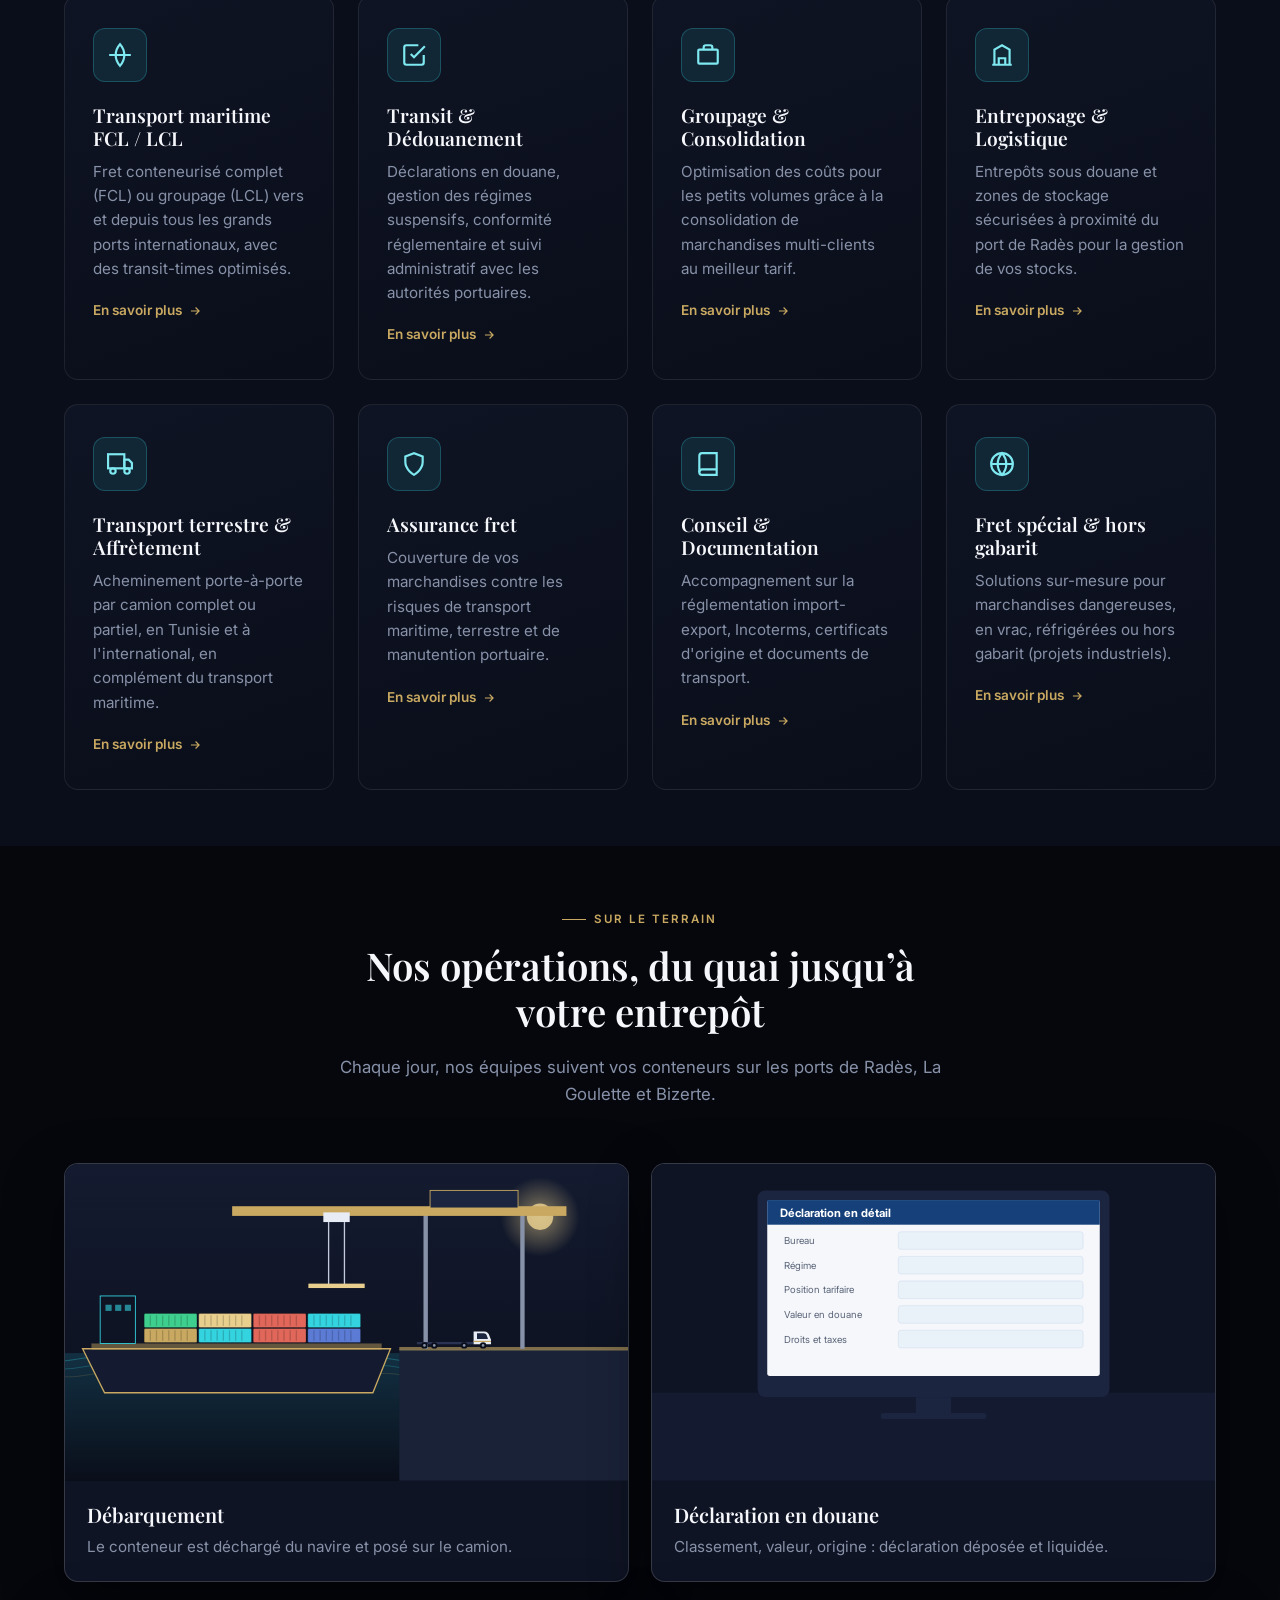
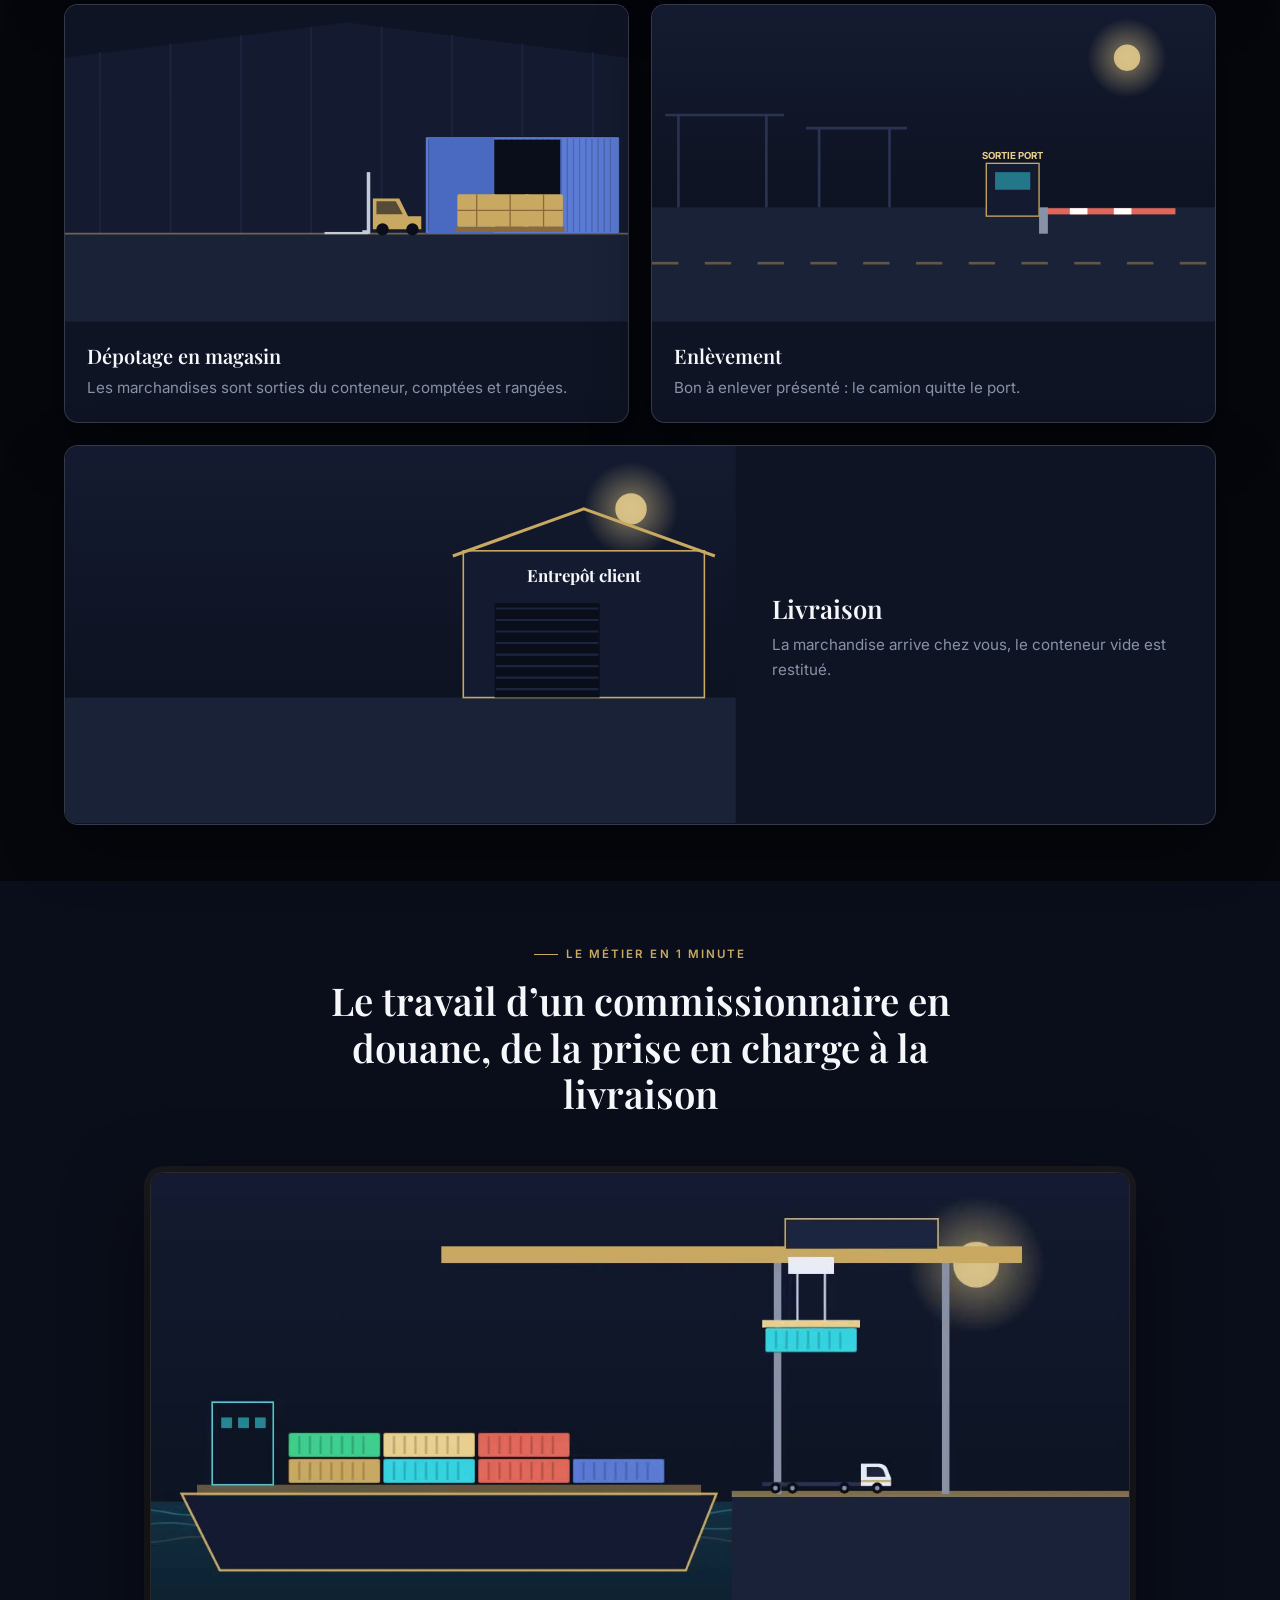
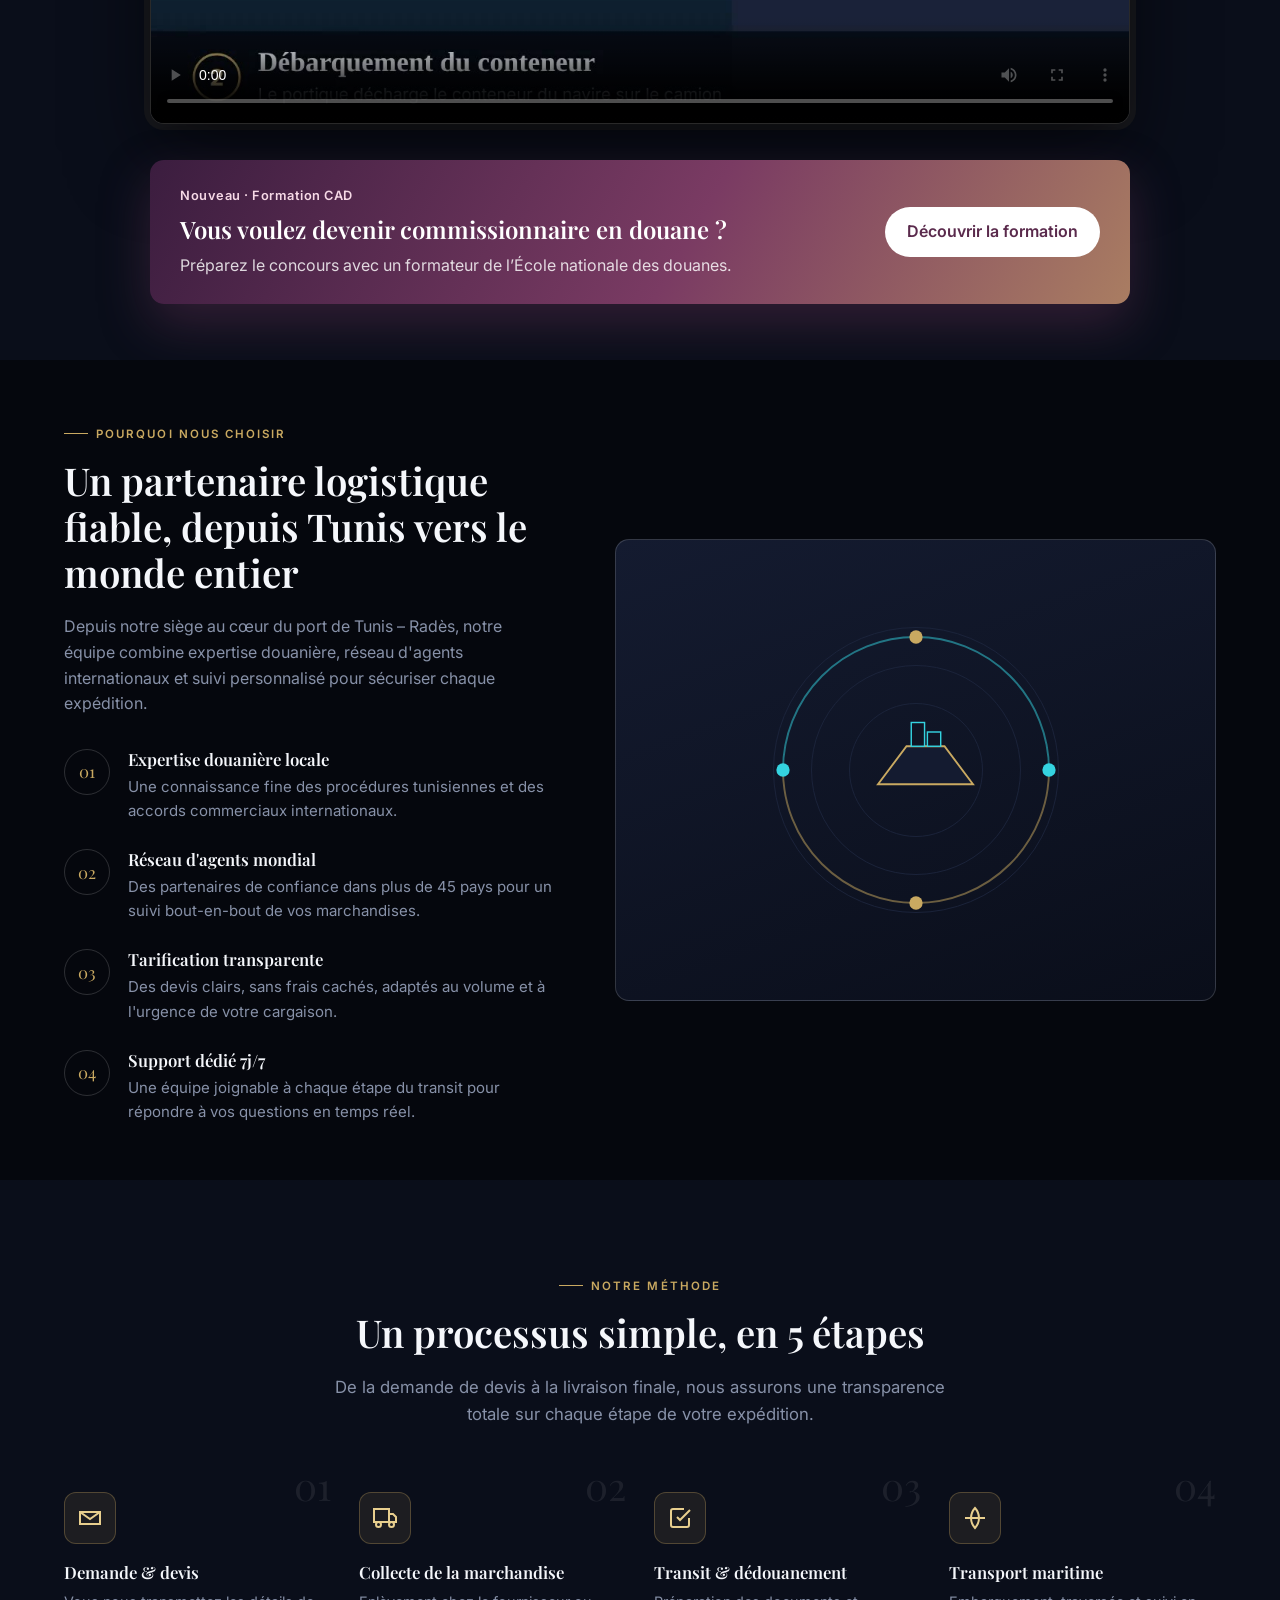
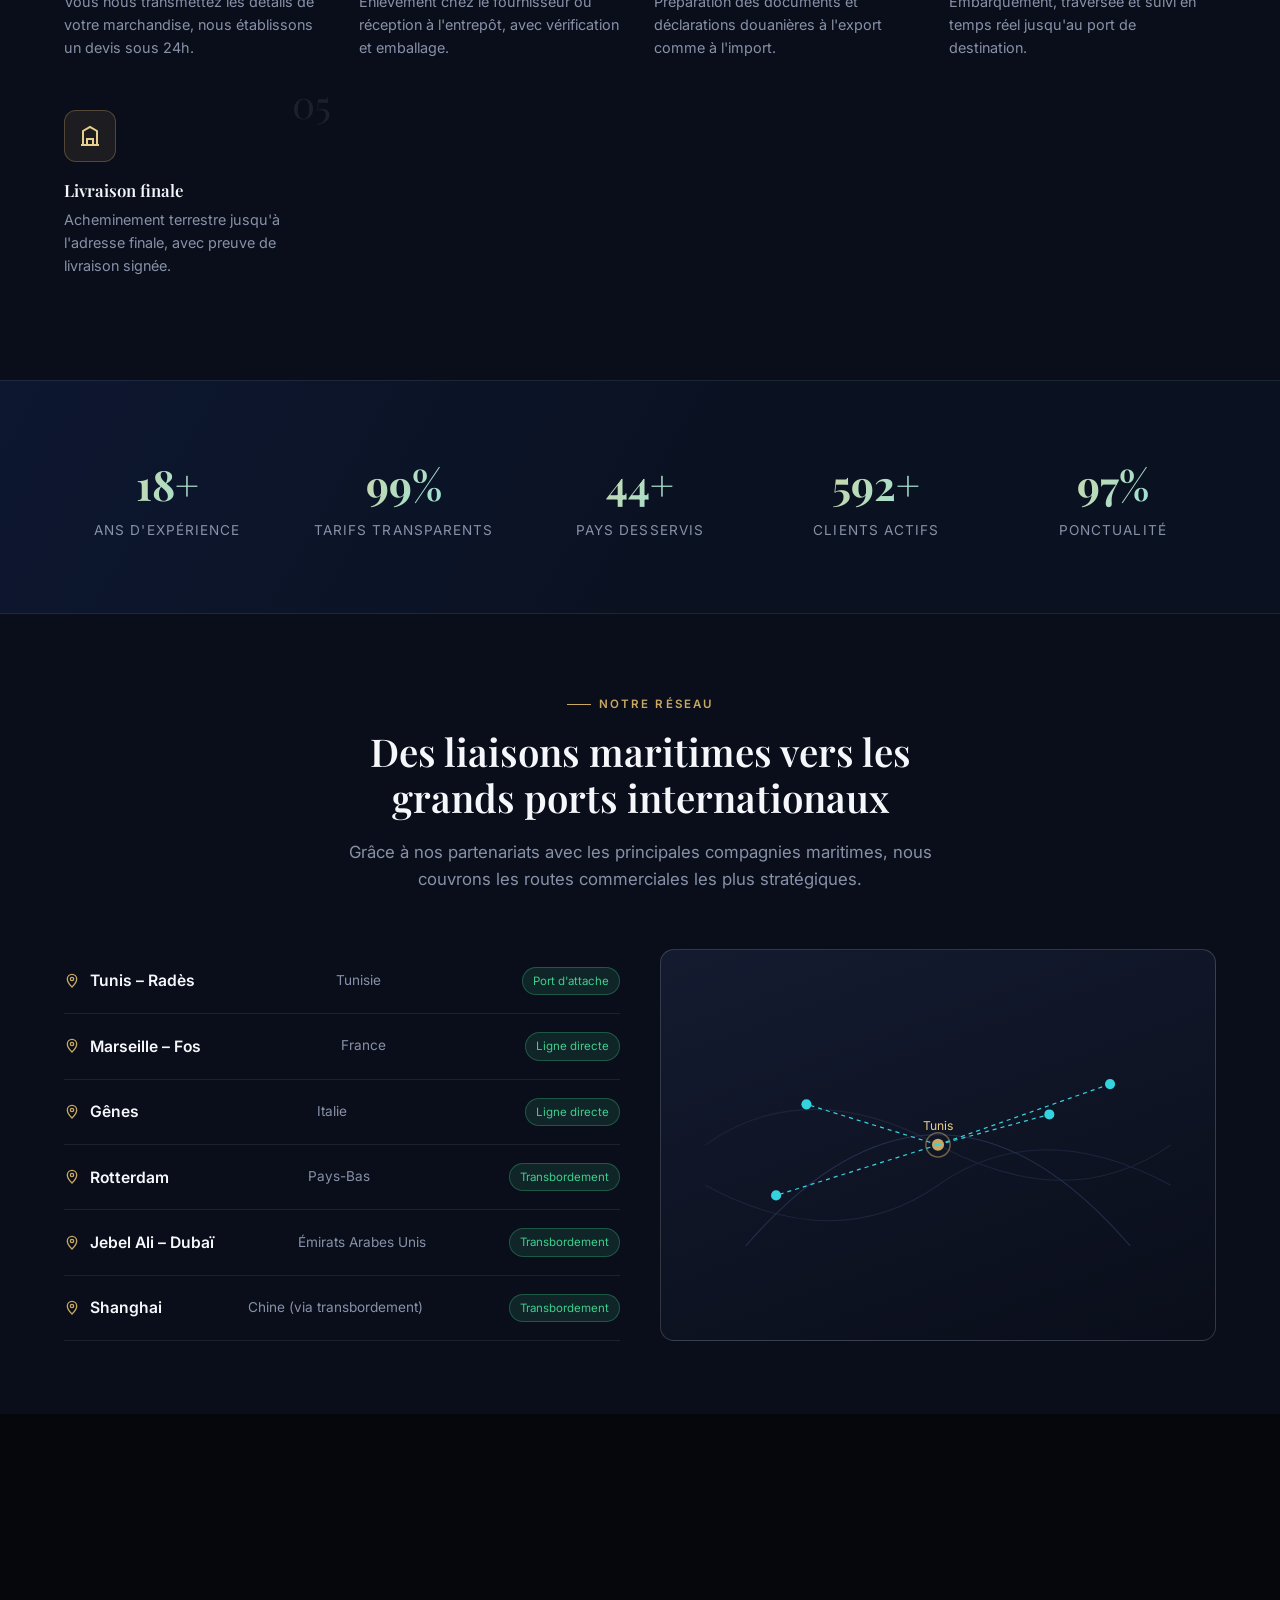
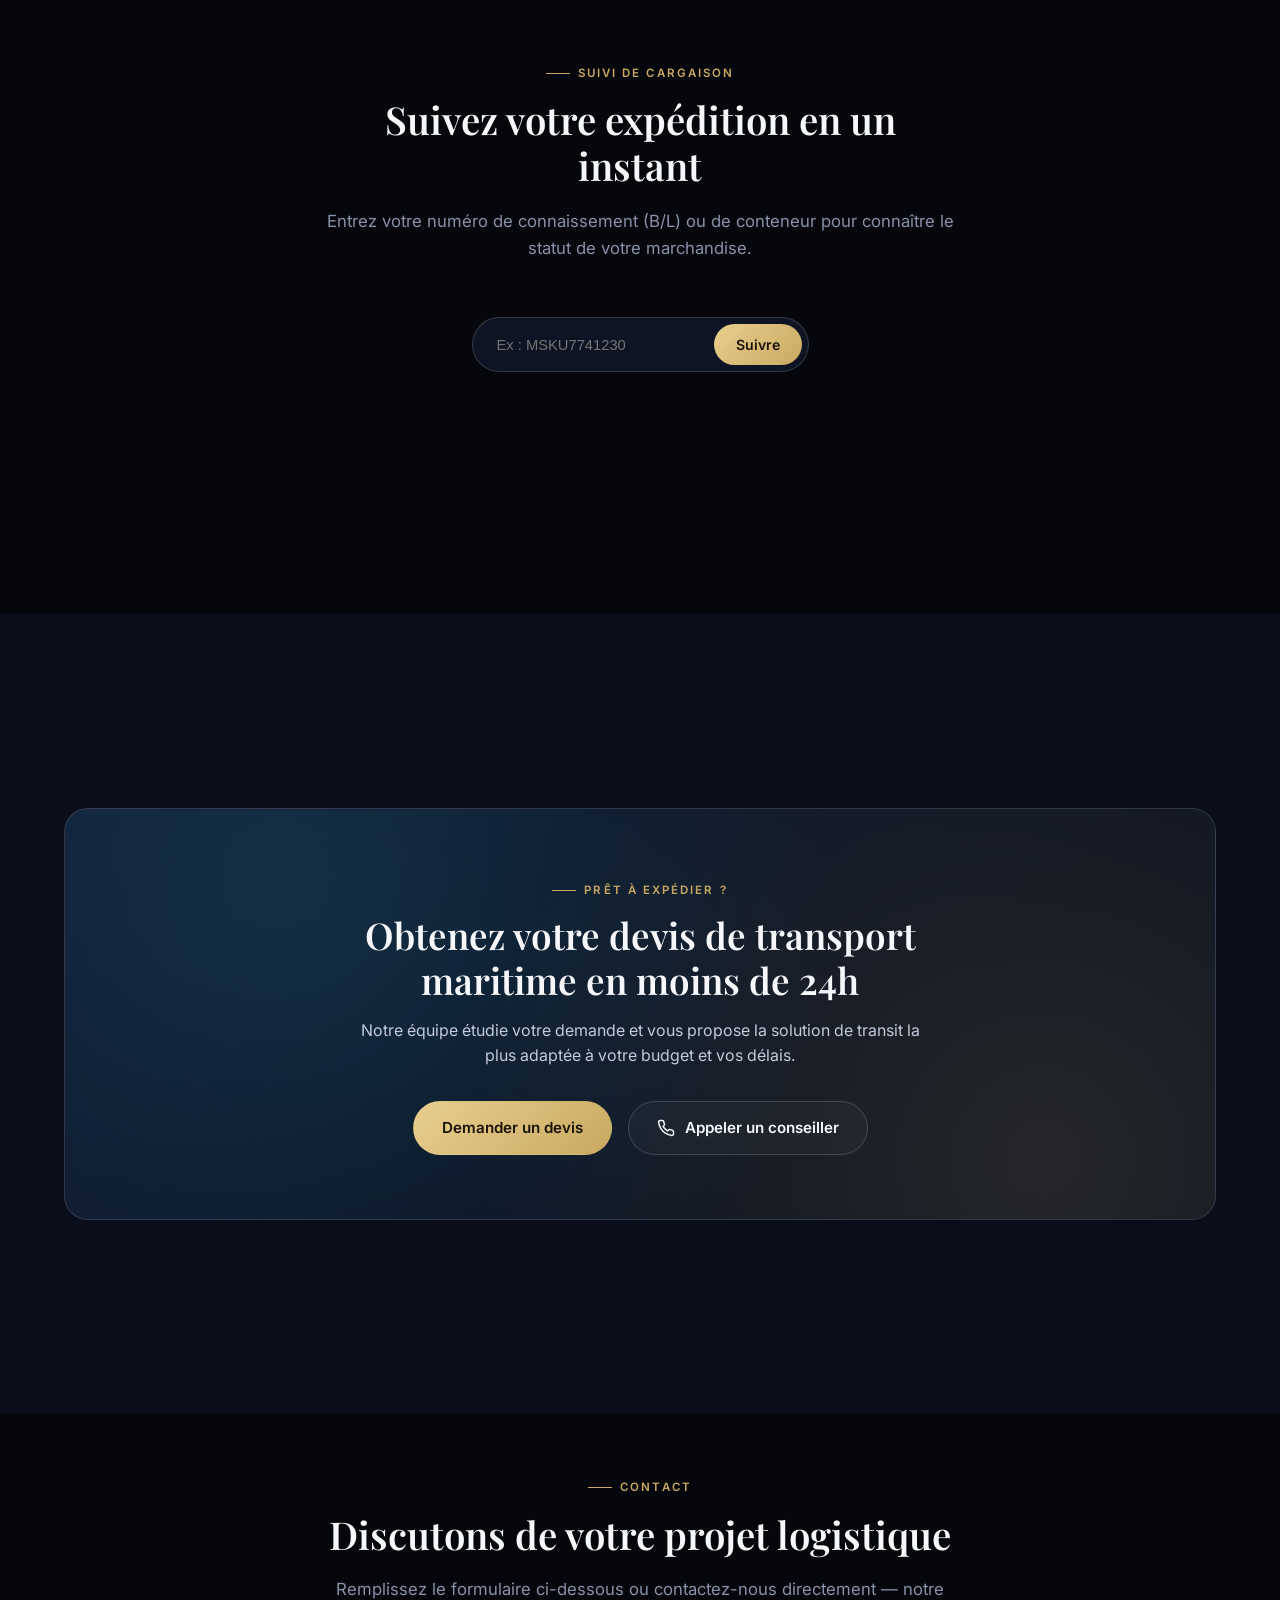
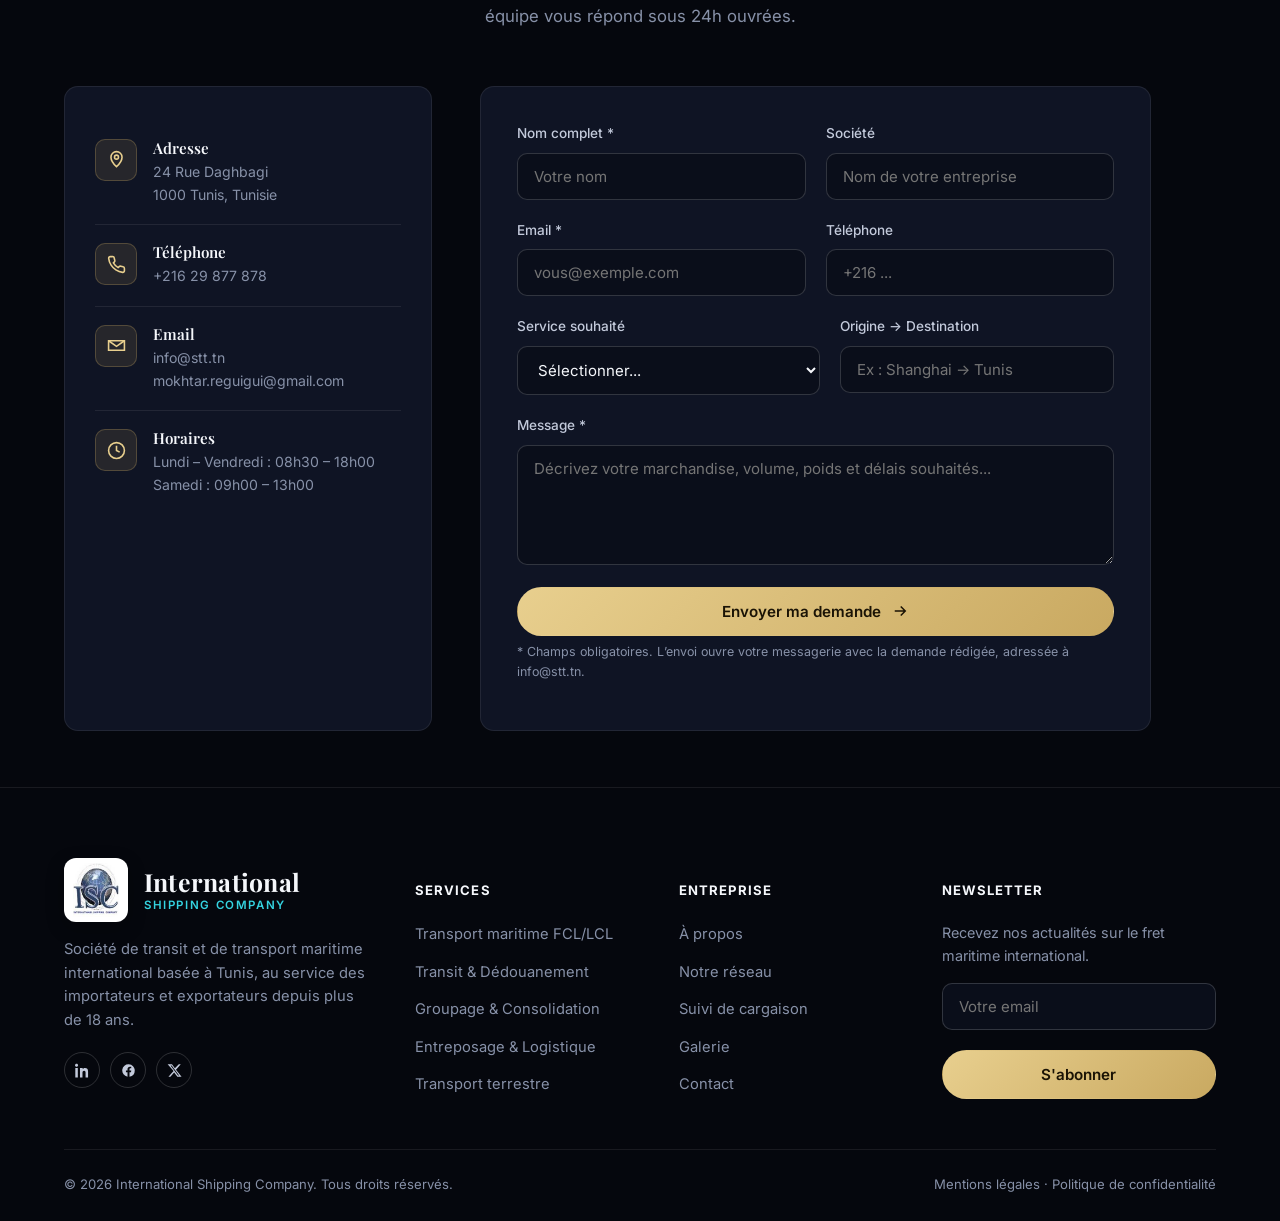
==== commit a3cf047b: "Retour au design d'origine, animé : opérations illustrées, vidéo 1 min, page Formation CAD - Section" ====
--- a/index.html
+++ b/index.html
@@ -2,316 +2,677 @@
 <html lang="fr">
 <head>
 <meta charset="UTF-8" />
-<meta name="viewport" content="width=device-width, initial-scale=1.0, viewport-fit=cover" />
-<title>ISC — Transit et dédouanement à Radès, La Goulette et Bizerte</title>
-<meta name="description" content="International Shipping Company (ISC/STT), commissionnaire agréé en douane à Tunis : dédouanement import/export, transport maritime FCL/LCL et livraison depuis les ports de Radès, La Goulette et Bizerte." />
-<meta name="theme-color" content="#15407a" />
-<link rel="icon" href="assets/img/logo-isc.jpg" />
-<link rel="apple-touch-icon" href="assets/img/logo-isc.jpg" />
-<link rel="preload" href="assets/fonts/archivo-latin.woff2" as="font" type="font/woff2" crossorigin />
+<meta name="viewport" content="width=device-width, initial-scale=1.0" />
+<title>International Shipping Company — Transit &amp; Transport Maritime International | Tunis</title>
+<meta name="description" content="International Shipping Company (ISC) : société de transit et de transport maritime international basée à Tunis. Fret maritime FCL/LCL, dédouanement, groupage, entreposage et logistique intégrée." />
+<link rel="icon" href="data:image/svg+xml,<svg xmlns=%22http://www.w3.org/2000/svg%22 viewBox=%220 0 100 100%22><rect width=%22100%22 height=%22100%22 rx=%2220%22 fill=%22%230a0e1a%22/><path d=%22M20 60 L50 25 L80 60 Z%22 fill=%22none%22 stroke=%22%23c9a961%22 stroke-width=%226%22/><path d=%22M15 68 Q50 82 85 68%22 fill=%22none%22 stroke=%22%2334d3e0%22 stroke-width=%226%22 stroke-linecap=%22round%22/></svg>" />
+<link rel="preconnect" href="https://fonts.googleapis.com" />
+<link rel="preconnect" href="https://fonts.gstatic.com" crossorigin />
+<link href="https://fonts.googleapis.com/css2?family=Playfair+Display:wght@600;700&family=Inter:wght@400;500;600;700&display=swap" rel="stylesheet" />
 <link rel="stylesheet" href="assets/css/style.css" />
 </head>
 <body>
 
-<a class="skip" href="#contenu">Aller au contenu</a>
-
+<!-- Top info bar -->
+<div class="topbar">
+  <div class="container">
+    <div class="topbar-left">
+      <span class="topbar-item">
+        <svg viewBox="0 0 24 24" fill="none" stroke="currentColor" stroke-width="2"><path d="M22 16.92v3a2 2 0 0 1-2.18 2 19.79 19.79 0 0 1-8.63-3.07 19.5 19.5 0 0 1-6-6 19.79 19.79 0 0 1-3.07-8.67A2 2 0 0 1 4.11 2h3a2 2 0 0 1 2 1.72c.127.96.361 1.903.7 2.81a2 2 0 0 1-.45 2.11L8.09 9.91a16 16 0 0 0 6 6l1.27-1.27a2 2 0 0 1 2.11-.45c.907.339 1.85.573 2.81.7A2 2 0 0 1 22 16.92z"/></svg>
++216 29 877 878
+      </span>
+      <span class="topbar-item">
+        <svg viewBox="0 0 24 24" fill="none" stroke="currentColor" stroke-width="2"><path d="M4 4h16v16H4z" stroke="none"/><path d="M22 6l-10 7L2 6" fill="none"/><path d="M2 6h20v12H2z" fill="none"/></svg>
+        info@stt.tn
+      </span>
+      <span class="topbar-item" style="display:none" id="topbar-hours">
+        <svg viewBox="0 0 24 24" fill="none" stroke="currentColor" stroke-width="2"><circle cx="12" cy="12" r="10"/><path d="M12 6v6l4 2"/></svg>
+        Lun – Ven, 08h30 – 18h00
+      </span>
+    </div>
+    <div class="topbar-right">
+      <a href="#" aria-label="LinkedIn"><svg viewBox="0 0 24 24" fill="currentColor"><path d="M4.98 3.5C4.98 4.88 3.87 6 2.5 6S0 4.88 0 3.5 1.12 1 2.5 1s2.48 1.12 2.48 2.5zM.5 8h4V23h-4V8zM8.5 8h3.8v2.05h.05c.53-1 1.83-2.05 3.77-2.05 4.03 0 4.78 2.65 4.78 6.1V23h-4v-6.87c0-1.64-.03-3.75-2.28-3.75-2.29 0-2.64 1.79-2.64 3.63V23h-4V8z"/></svg></a>
+      <a href="#" aria-label="Facebook"><svg viewBox="0 0 24 24" fill="currentColor"><path d="M22 12a10 10 0 1 0-11.6 9.9v-7H7.9V12h2.5V9.8c0-2.5 1.5-3.9 3.8-3.9 1.1 0 2.2.2 2.2.2v2.4h-1.2c-1.2 0-1.6.8-1.6 1.6V12h2.8l-.4 2.9h-2.4v7A10 10 0 0 0 22 12z"/></svg></a>
+      <a href="#" aria-label="X / Twitter"><svg viewBox="0 0 24 24" fill="currentColor"><path d="M18.9 2H22l-7.6 8.7L23.3 22H16.6l-5.2-6.8L5.4 22H2.3l8.2-9.3L1 2h6.9l4.7 6.2L18.9 2zm-1.2 18h1.7L7.4 3.9H5.6L17.7 20z"/></svg></a>
+    </div>
+  </div>
+</div>
+
+<!-- Header -->
 <header class="site-header">
-  <div class="wrap header-row">
-    <a href="#top" class="brand" aria-label="International Shipping Company, accueil">
-      <img src="assets/img/logo-isc.jpg" alt="" width="44" height="51" />
-      <span class="brand-name">International<br />Shipping Company</span>
+  <div class="container nav-wrap">
+    <a href="#top" class="logo">
+      <span class="logo-mark">
+        <img src="assets/img/logo-isc.jpg" alt="Logo International Shipping Company" />
+      </span>
+      <span>International<br /><small>Shipping Company</small></span>
     </a>
 
-    <nav class="nav" id="nav" aria-label="Navigation principale">
-      <a href="#services">Services</a>
-      <a href="#ports">Ports</a>
-      <a href="#reseau">Réseau</a>
-      <a href="#methode">Méthode</a>
-      <a href="#formation">Formation CAD</a>
-      <a href="#contact" class="nav-cta">Demander un devis</a>
+    <nav class="main-nav" aria-label="Navigation principale">
+      <ul>
+        <li><a href="#accueil" class="active">Accueil</a></li>
+        <li><a href="#services">Services</a></li>
+        <li><a href="#operations">Opérations</a></li>
+        <li><a href="#apropos">À propos</a></li>
+        <li><a href="#reseau">Réseau</a></li>
+        <li><a href="#contact">Contact</a></li>
+        <li><a href="formation.html" class="nav-formation">Formation CAD</a></li>
+      </ul>
     </nav>
 
-    <button class="menu-btn" aria-controls="nav" aria-expanded="false">
-      <span class="menu-btn-bars" aria-hidden="true"></span>
-      <span class="visually-hidden">Menu</span>
+    <div class="nav-actions">
+      <a href="#contact" class="btn btn-primary nav-cta">
+        Demander un devis
+        <svg viewBox="0 0 24 24" fill="none" stroke="currentColor" stroke-width="2"><path d="M5 12h14M13 6l6 6-6 6"/></svg>
+      </a>
+      <button class="burger" aria-label="Ouvrir le menu">
+        <svg viewBox="0 0 24 24" fill="none" stroke="currentColor" stroke-width="2"><path d="M3 6h18M3 12h18M3 18h18"/></svg>
+      </button>
+    </div>
+  </div>
+</header>
+
+<!-- Mobile menu -->
+<div class="scrim"></div>
+<div class="mobile-menu">
+  <div class="mobile-menu-head">
+    <span class="logo"><span class="logo-mark" style="width:48px;height:48px;"><img src="assets/img/logo-isc.jpg" alt="Logo ISC" /></span> ISC</span>
+    <button class="mobile-menu-close" aria-label="Fermer le menu">
+      <svg viewBox="0 0 24 24" fill="none" stroke="currentColor" stroke-width="2"><path d="M18 6L6 18M6 6l12 12"/></svg>
     </button>
   </div>
-</header>
+  <ul>
+    <li><a href="#accueil">Accueil</a></li>
+    <li><a href="#services">Services</a></li>
+    <li><a href="#operations">Nos opérations</a></li>
+    <li><a href="#video">Le métier en 1 minute</a></li>
+    <li><a href="#apropos">À propos</a></li>
+    <li><a href="#reseau">Réseau</a></li>
+    <li><a href="#suivi">Suivi de cargaison</a></li>
+    <li><a href="#contact">Contact</a></li>
+    <li><a href="formation.html" class="nav-formation">Formation CAD</a></li>
+  </ul>
+  <a href="#contact" class="btn btn-primary btn-block">Demander un devis</a>
+</div>
 
 <main id="top">
 
-  <!-- HERO : la paroi d'un conteneur -->
-  <section class="hero" aria-labelledby="hero-title">
-    <div class="hero-wall" aria-hidden="true">
-      <div class="marking">
-        <span class="marking-id">ISCU 216100 <b>7</b></span>
-        <span class="marking-iso">22G1</span>
-        <span class="marking-row">MAX. GROSS 30 480 KG</span>
-        <span class="marking-row">TARE 2 220 KG</span>
-      </div>
-      <svg class="doors" viewBox="0 0 220 520" preserveAspectRatio="xMaxYMid meet">
-        <g stroke="currentColor" stroke-width="7" stroke-linecap="round" fill="none">
-          <line x1="30" y1="20" x2="30" y2="500"/>
-          <line x1="80" y1="20" x2="80" y2="500"/>
-          <line x1="140" y1="20" x2="140" y2="500"/>
-          <line x1="190" y1="20" x2="190" y2="500"/>
-        </g>
-        <g fill="currentColor">
-          <rect x="20" y="300" width="20" height="44" rx="5"/>
-          <rect x="70" y="270" width="20" height="44" rx="5"/>
-          <rect x="130" y="270" width="20" height="44" rx="5"/>
-          <rect x="180" y="300" width="20" height="44" rx="5"/>
-          <rect x="18" y="12" width="24" height="14" rx="3"/><rect x="68" y="12" width="24" height="14" rx="3"/>
-          <rect x="128" y="12" width="24" height="14" rx="3"/><rect x="178" y="12" width="24" height="14" rx="3"/>
-          <rect x="18" y="494" width="24" height="14" rx="3"/><rect x="68" y="494" width="24" height="14" rx="3"/>
-          <rect x="128" y="494" width="24" height="14" rx="3"/><rect x="178" y="494" width="24" height="14" rx="3"/>
-        </g>
-      </svg>
-    </div>
-
-    <div class="wrap hero-inner">
-      <p class="hero-kicker">Commissionnaire agréé en douane à Tunis</p>
-      <h1 id="hero-title">Vos marchandises dédouanées à Radès, La&nbsp;Goulette et Bizerte.</h1>
-      <p class="hero-lead">Nous préparons vos déclarations, suivons vos conteneurs et livrons jusqu’à vos locaux, de l’arrivée du navire à la sortie du port.</p>
-      <div class="hero-actions">
-        <a href="#contact" class="btn btn-gold">Demander un devis</a>
-        <a href="tel:+21629877878" class="btn btn-line">Appeler le +216 29 877 878</a>
-      </div>
-    </div>
-
-    <div class="carriers">
-      <div class="wrap carriers-row">
-        <span class="carriers-label">Lignes maritimes sous contrat</span>
+  <!-- Hero -->
+  <section class="hero" id="accueil">
+    <div class="container hero-grid">
+      <div class="hero-content" data-reveal>
+        <div class="eyebrow">Transit &amp; Transport Maritime International</div>
+        <h1>Votre cargaison, <em>partout dans le monde</em>, en toute confiance.</h1>
+        <p class="lead">
+          International Shipping Company accompagne les importateurs et exportateurs tunisiens à chaque étape :
+          transit douanier, transport maritime FCL/LCL, groupage, entreposage et livraison porte-à-porte,
+          depuis et vers les principaux ports du monde.
+        </p>
+        <div class="hero-cta">
+          <a href="#contact" class="btn btn-primary">
+            Demander un devis gratuit
+            <svg viewBox="0 0 24 24" fill="none" stroke="currentColor" stroke-width="2"><path d="M5 12h14M13 6l6 6-6 6"/></svg>
+          </a>
+          <a href="#services" class="btn btn-outline">Découvrir nos services</a>
+        </div>
+
+        <div class="hero-trust">
+          <div class="stat"><b data-count="18" data-suffix="+">0</b><span>Années d'expérience</span></div>
+          <div class="stat"><b data-count="45" data-suffix="+">0</b><span>Pays desservis</span></div>
+          <div class="stat"><b>7j/7</b><span>Support client</span></div>
+          <div class="stat"><b data-count="98" data-suffix="%">0</b><span>Livraisons à temps</span></div>
+        </div>
+      </div>
+
+      <div class="hero-visual" data-reveal>
+        <div class="hero-card main hero-scene" data-scene="debarquement" role="img" aria-label="Animation : un portique décharge un conteneur du navire sur un camion"></div>
+        <div class="hero-card hero-float card-1">
+          <div class="float-row">
+            <div class="float-icon"><svg viewBox="0 0 24 24" fill="none" stroke="currentColor" stroke-width="2"><path d="M21 16V8a2 2 0 0 0-1-1.73l-7-4a2 2 0 0 0-2 0l-7 4A2 2 0 0 0 3 8v8a2 2 0 0 0 1 1.73l7 4a2 2 0 0 0 2 0l7-4A2 2 0 0 0 21 16z"/><polyline points="3.27 6.96 12 12.01 20.73 6.96"/><line x1="12" y1="22.08" x2="12" y2="12"/></svg></div>
+            <div><div class="float-title">Conteneur MSKU-7741</div><div class="float-sub">Tanger Med → Marseille</div></div>
+          </div>
+          <div class="float-progress"><span></span></div>
+        </div>
+        <div class="hero-card hero-float card-2">
+          <div class="float-row">
+            <div class="float-icon"><svg viewBox="0 0 24 24" fill="none" stroke="currentColor" stroke-width="2"><path d="M9 11l3 3L22 4"/><path d="M21 12v7a2 2 0 0 1-2 2H5a2 2 0 0 1-2-2V5a2 2 0 0 1 2-2h11"/></svg></div>
+            <div><div class="float-title">Dédouanement validé</div><div class="float-sub">Port de Radès, Tunis</div></div>
+          </div>
+        </div>
+      </div>
+    </div>
+  </section>
+
+  <!-- Partners / ports marquee -->
+  <div class="marquee-section">
+    <div class="marquee-label">Un réseau portuaire présent sur les 5 continents</div>
+    <div class="marquee-track">
+      <span>Tunis – Radès</span><span>Marseille – Fos</span><span>Gênes</span><span>Barcelone</span>
+      <span>Rotterdam</span><span>Hambourg</span><span>Shanghai</span><span>Ningbo</span>
+      <span>Jebel Ali – Dubai</span><span>New York – NJ</span><span>Casablanca</span><span>Alger</span>
+      <span>Tunis – Radès</span><span>Marseille – Fos</span><span>Gênes</span><span>Barcelone</span>
+      <span>Rotterdam</span><span>Hambourg</span><span>Shanghai</span><span>Ningbo</span>
+      <span>Jebel Ali – Dubai</span><span>New York – NJ</span><span>Casablanca</span><span>Alger</span>
+    </div>
+  </div>
+
+  <!-- Services -->
+  <section class="section" id="services">
+    <div class="container">
+      <div class="section-head center" data-reveal>
+        <div class="eyebrow">Nos Expertises</div>
+        <h2>Des solutions complètes de transit et de logistique maritime</h2>
+        <p>De la réservation du fret jusqu'à la livraison finale, nous gérons chaque maillon de votre chaîne logistique internationale.</p>
+      </div>
+
+      <div class="services-grid">
+
+        <div class="service-card" data-reveal>
+          <div class="service-icon"><svg viewBox="0 0 24 24" fill="none" stroke="currentColor" stroke-width="2"><path d="M2 12h20M12 2a15.3 15.3 0 0 1 4 10 15.3 15.3 0 0 1-4 10 15.3 15.3 0 0 1-4-10 15.3 15.3 0 0 1 4-10z"/></svg></div>
+          <h3>Transport maritime FCL / LCL</h3>
+          <p>Fret conteneurisé complet (FCL) ou groupage (LCL) vers et depuis tous les grands ports internationaux, avec des transit-times optimisés.</p>
+          <a href="#contact" class="service-link">En savoir plus <svg viewBox="0 0 24 24" fill="none" stroke="currentColor" stroke-width="2"><path d="M5 12h14M13 6l6 6-6 6"/></svg></a>
+        </div>
+
+        <div class="service-card" data-reveal>
+          <div class="service-icon"><svg viewBox="0 0 24 24" fill="none" stroke="currentColor" stroke-width="2"><path d="M9 11l3 3L22 4"/><path d="M21 12v7a2 2 0 0 1-2 2H5a2 2 0 0 1-2-2V5a2 2 0 0 1 2-2h11"/></svg></div>
+          <h3>Transit &amp; Dédouanement</h3>
+          <p>Déclarations en douane, gestion des régimes suspensifs, conformité réglementaire et suivi administratif avec les autorités portuaires.</p>
+          <a href="#contact" class="service-link">En savoir plus <svg viewBox="0 0 24 24" fill="none" stroke="currentColor" stroke-width="2"><path d="M5 12h14M13 6l6 6-6 6"/></svg></a>
+        </div>
+
+        <div class="service-card" data-reveal>
+          <div class="service-icon"><svg viewBox="0 0 24 24" fill="none" stroke="currentColor" stroke-width="2"><rect x="3" y="7" width="18" height="13" rx="1"/><path d="M8 7V5a2 2 0 0 1 2-2h4a2 2 0 0 1 2 2v2"/></svg></div>
+          <h3>Groupage &amp; Consolidation</h3>
+          <p>Optimisation des coûts pour les petits volumes grâce à la consolidation de marchandises multi-clients au meilleur tarif.</p>
+          <a href="#contact" class="service-link">En savoir plus <svg viewBox="0 0 24 24" fill="none" stroke="currentColor" stroke-width="2"><path d="M5 12h14M13 6l6 6-6 6"/></svg></a>
+        </div>
+
+        <div class="service-card" data-reveal>
+          <div class="service-icon"><svg viewBox="0 0 24 24" fill="none" stroke="currentColor" stroke-width="2"><path d="M3 21h18M5 21V7l7-4 7 4v14M9 21v-6h6v6"/></svg></div>
+          <h3>Entreposage &amp; Logistique</h3>
+          <p>Entrepôts sous douane et zones de stockage sécurisées à proximité du port de Radès pour la gestion de vos stocks.</p>
+          <a href="#contact" class="service-link">En savoir plus <svg viewBox="0 0 24 24" fill="none" stroke="currentColor" stroke-width="2"><path d="M5 12h14M13 6l6 6-6 6"/></svg></a>
+        </div>
+
+        <div class="service-card" data-reveal>
+          <div class="service-icon"><svg viewBox="0 0 24 24" fill="none" stroke="currentColor" stroke-width="2"><rect x="1" y="3" width="15" height="13"/><path d="M16 8h4l3 3v5h-7V8z"/><circle cx="5.5" cy="18.5" r="2.5"/><circle cx="18.5" cy="18.5" r="2.5"/></svg></div>
+          <h3>Transport terrestre &amp; Affrètement</h3>
+          <p>Acheminement porte-à-porte par camion complet ou partiel, en Tunisie et à l'international, en complément du transport maritime.</p>
+          <a href="#contact" class="service-link">En savoir plus <svg viewBox="0 0 24 24" fill="none" stroke="currentColor" stroke-width="2"><path d="M5 12h14M13 6l6 6-6 6"/></svg></a>
+        </div>
+
+        <div class="service-card" data-reveal>
+          <div class="service-icon"><svg viewBox="0 0 24 24" fill="none" stroke="currentColor" stroke-width="2"><path d="M12 22s8-4.5 8-11.8V5l-8-3-8 3v5.2C4 17.5 12 22 12 22z"/></svg></div>
+          <h3>Assurance fret</h3>
+          <p>Couverture de vos marchandises contre les risques de transport maritime, terrestre et de manutention portuaire.</p>
+          <a href="#contact" class="service-link">En savoir plus <svg viewBox="0 0 24 24" fill="none" stroke="currentColor" stroke-width="2"><path d="M5 12h14M13 6l6 6-6 6"/></svg></a>
+        </div>
+
+        <div class="service-card" data-reveal>
+          <div class="service-icon"><svg viewBox="0 0 24 24" fill="none" stroke="currentColor" stroke-width="2"><path d="M4 19.5A2.5 2.5 0 0 1 6.5 17H20"/><path d="M6.5 2H20v20H6.5A2.5 2.5 0 0 1 4 19.5v-15A2.5 2.5 0 0 1 6.5 2z"/></svg></div>
+          <h3>Conseil &amp; Documentation</h3>
+          <p>Accompagnement sur la réglementation import-export, Incoterms, certificats d'origine et documents de transport.</p>
+          <a href="#contact" class="service-link">En savoir plus <svg viewBox="0 0 24 24" fill="none" stroke="currentColor" stroke-width="2"><path d="M5 12h14M13 6l6 6-6 6"/></svg></a>
+        </div>
+
+        <div class="service-card" data-reveal>
+          <div class="service-icon"><svg viewBox="0 0 24 24" fill="none" stroke="currentColor" stroke-width="2"><circle cx="12" cy="12" r="10"/><path d="M2 12h20M12 2a15.3 15.3 0 0 1 4 10 15.3 15.3 0 0 1-4 10 15.3 15.3 0 0 1-4-10 15.3 15.3 0 0 1 4-10z"/></svg></div>
+          <h3>Fret spécial &amp; hors gabarit</h3>
+          <p>Solutions sur-mesure pour marchandises dangereuses, en vrac, réfrigérées ou hors gabarit (projets industriels).</p>
+          <a href="#contact" class="service-link">En savoir plus <svg viewBox="0 0 24 24" fill="none" stroke="currentColor" stroke-width="2"><path d="M5 12h14M13 6l6 6-6 6"/></svg></a>
+        </div>
+
+      </div>
+    </div>
+  </section>
+
+  <!-- Opérations animées -->
+  <section class="section alt" id="operations">
+    <div class="container">
+      <div class="section-head center" data-reveal>
+        <div class="eyebrow">Sur le terrain</div>
+        <h2>Nos opérations, du quai jusqu’à votre entrepôt</h2>
+        <p>Chaque jour, nos équipes suivent vos conteneurs sur les ports de Radès, La Goulette et Bizerte.</p>
+      </div>
+      <div class="ops-grid">
+        <figure class="op-card" data-reveal>
+          <div class="op-scene" data-scene="debarquement" role="img" aria-label="Débarquement d’un conteneur par portique"></div>
+          <figcaption><b>Débarquement</b><span>Le conteneur est déchargé du navire et posé sur le camion.</span></figcaption>
+        </figure>
+        <figure class="op-card" data-reveal>
+          <div class="op-scene" data-scene="declaration" role="img" aria-label="Déclaration en douane et bon à enlever"></div>
+          <figcaption><b>Déclaration en douane</b><span>Classement, valeur, origine : déclaration déposée et liquidée.</span></figcaption>
+        </figure>
+        <figure class="op-card" data-reveal>
+          <div class="op-scene" data-scene="depotage" role="img" aria-label="Dépotage du conteneur en magasin"></div>
+          <figcaption><b>Dépotage en magasin</b><span>Les marchandises sont sorties du conteneur, comptées et rangées.</span></figcaption>
+        </figure>
+        <figure class="op-card" data-reveal>
+          <div class="op-scene" data-scene="enlevement" role="img" aria-label="Enlèvement de la marchandise à la sortie du port"></div>
+          <figcaption><b>Enlèvement</b><span>Bon à enlever présenté : le camion quitte le port.</span></figcaption>
+        </figure>
+        <figure class="op-card op-wide" data-reveal>
+          <div class="op-scene" data-scene="livraison" role="img" aria-label="Livraison chez le client"></div>
+          <figcaption><b>Livraison</b><span>La marchandise arrive chez vous, le conteneur vide est restitué.</span></figcaption>
+        </figure>
+      </div>
+    </div>
+  </section>
+
+  <!-- Vidéo -->
+  <section class="section" id="video">
+    <div class="container">
+      <div class="section-head center" data-reveal>
+        <div class="eyebrow">Le métier en 1 minute</div>
+        <h2>Le travail d’un commissionnaire en douane, de la prise en charge à la livraison</h2>
+      </div>
+      <div class="video-frame" data-reveal>
+        <video controls playsinline preload="metadata" poster="assets/video/poster.jpg">
+          <source src="assets/video/metier-commissionnaire.mp4" type="video/mp4" />
+        </video>
+      </div>
+      <a href="formation.html" class="formation-band" data-reveal>
+        <span class="fb-text">
+          <span class="fb-kicker">Nouveau · Formation CAD</span>
+          <b>Vous voulez devenir commissionnaire en douane ?</b>
+          <span>Préparez le concours avec un formateur de l’École nationale des douanes.</span>
+        </span>
+        <span class="fb-cta">Découvrir la formation</span>
+      </a>
+    </div>
+  </section>
+
+  <!-- Why us / About -->
+  <section class="section alt" id="apropos">
+    <div class="container why-grid">
+      <div data-reveal>
+        <div class="eyebrow">Pourquoi nous choisir</div>
+        <h2 style="font-size:clamp(1.8rem,3vw,2.4rem);">Un partenaire logistique fiable, depuis Tunis vers le monde entier</h2>
+        <p style="color:var(--text-2);margin-bottom:32px;">
+          Depuis notre siège au cœur du port de Tunis – Radès, notre équipe combine expertise douanière,
+          réseau d'agents internationaux et suivi personnalisé pour sécuriser chaque expédition.
+        </p>
+
+        <div class="feature-list">
+          <div class="feature-item">
+            <div class="feature-num">01</div>
+            <div>
+              <h4>Expertise douanière locale</h4>
+              <p>Une connaissance fine des procédures tunisiennes et des accords commerciaux internationaux.</p>
+            </div>
+          </div>
+          <div class="feature-item">
+            <div class="feature-num">02</div>
+            <div>
+              <h4>Réseau d'agents mondial</h4>
+              <p>Des partenaires de confiance dans plus de 45 pays pour un suivi bout-en-bout de vos marchandises.</p>
+            </div>
+          </div>
+          <div class="feature-item">
+            <div class="feature-num">03</div>
+            <div>
+              <h4>Tarification transparente</h4>
+              <p>Des devis clairs, sans frais cachés, adaptés au volume et à l'urgence de votre cargaison.</p>
+            </div>
+          </div>
+          <div class="feature-item">
+            <div class="feature-num">04</div>
+            <div>
+              <h4>Support dédié 7j/7</h4>
+              <p>Une équipe joignable à chaque étape du transit pour répondre à vos questions en temps réel.</p>
+            </div>
+          </div>
+        </div>
+      </div>
+
+      <div class="why-visual" data-reveal>
+        <svg viewBox="0 0 400 400" fill="none" xmlns="http://www.w3.org/2000/svg">
+          <circle cx="200" cy="200" r="150" stroke="#1c243c" stroke-width="1"/>
+          <circle cx="200" cy="200" r="110" stroke="#1c243c" stroke-width="1"/>
+          <circle cx="200" cy="200" r="70" stroke="#1c243c" stroke-width="1"/>
+          <path d="M60 200 A140 140 0 0 1 340 200" stroke="#34d3e0" stroke-width="2" opacity="0.5"/>
+          <path d="M340 200 A140 140 0 0 1 60 200" stroke="#c9a961" stroke-width="2" opacity="0.5"/>
+          <circle cx="200" cy="60" r="7" fill="#c9a961"/>
+          <circle cx="340" cy="200" r="7" fill="#34d3e0"/>
+          <circle cx="200" cy="340" r="7" fill="#c9a961"/>
+          <circle cx="60" cy="200" r="7" fill="#34d3e0"/>
+          <g transform="translate(160,160)">
+            <path d="M0 55 L30 15 L70 15 L100 55 Z" fill="#141b30" stroke="#c9a961" stroke-width="2"/>
+            <rect x="35" y="-10" width="14" height="25" fill="#0f1424" stroke="#34d3e0" stroke-width="1.5"/>
+            <rect x="52" y="0" width="14" height="15" fill="#0f1424" stroke="#34d3e0" stroke-width="1.5"/>
+          </g>
+        </svg>
+      </div>
+    </div>
+  </section>
+
+  <!-- Process -->
+  <section class="section" id="processus">
+    <div class="container">
+      <div class="section-head center" data-reveal>
+        <div class="eyebrow">Notre méthode</div>
+        <h2>Un processus simple, en 5 étapes</h2>
+        <p>De la demande de devis à la livraison finale, nous assurons une transparence totale sur chaque étape de votre expédition.</p>
+      </div>
+
+      <div class="process-track">
+        <div class="process-step" data-reveal>
+          <span class="step-index">01</span>
+          <div class="step-icon"><svg viewBox="0 0 24 24" fill="none" stroke="currentColor" stroke-width="2"><path d="M4 4h16v16H4z" stroke="none"/><path d="M22 6l-10 7L2 6"/><path d="M2 6h20v12H2z" fill="none"/></svg></div>
+          <h4>Demande &amp; devis</h4>
+          <p>Vous nous transmettez les détails de votre marchandise, nous établissons un devis sous 24h.</p>
+        </div>
+        <div class="process-step" data-reveal>
+          <span class="step-index">02</span>
+          <div class="step-icon"><svg viewBox="0 0 24 24" fill="none" stroke="currentColor" stroke-width="2"><rect x="1" y="3" width="15" height="13"/><path d="M16 8h4l3 3v5h-7V8z"/><circle cx="5.5" cy="18.5" r="2.5"/><circle cx="18.5" cy="18.5" r="2.5"/></svg></div>
+          <h4>Collecte de la marchandise</h4>
+          <p>Enlèvement chez le fournisseur ou réception à l'entrepôt, avec vérification et emballage.</p>
+        </div>
+        <div class="process-step" data-reveal>
+          <span class="step-index">03</span>
+          <div class="step-icon"><svg viewBox="0 0 24 24" fill="none" stroke="currentColor" stroke-width="2"><path d="M9 11l3 3L22 4"/><path d="M21 12v7a2 2 0 0 1-2 2H5a2 2 0 0 1-2-2V5a2 2 0 0 1 2-2h11"/></svg></div>
+          <h4>Transit &amp; dédouanement</h4>
+          <p>Préparation des documents et déclarations douanières à l'export comme à l'import.</p>
+        </div>
+        <div class="process-step" data-reveal>
+          <span class="step-index">04</span>
+          <div class="step-icon"><svg viewBox="0 0 24 24" fill="none" stroke="currentColor" stroke-width="2"><path d="M2 12h20M12 2a15.3 15.3 0 0 1 4 10 15.3 15.3 0 0 1-4 10 15.3 15.3 0 0 1-4-10 15.3 15.3 0 0 1 4-10z"/></svg></div>
+          <h4>Transport maritime</h4>
+          <p>Embarquement, traversée et suivi en temps réel jusqu'au port de destination.</p>
+        </div>
+        <div class="process-step" data-reveal>
+          <span class="step-index">05</span>
+          <div class="step-icon"><svg viewBox="0 0 24 24" fill="none" stroke="currentColor" stroke-width="2"><path d="M3 21h18M5 21V7l7-4 7 4v14M9 21v-6h6v6"/></svg></div>
+          <h4>Livraison finale</h4>
+          <p>Acheminement terrestre jusqu'à l'adresse finale, avec preuve de livraison signée.</p>
+        </div>
+      </div>
+    </div>
+  </section>
+
+  <!-- Stats band -->
+  <div class="stats-band">
+    <div class="container stats-grid">
+      <div class="stat-block" data-reveal><b data-count="18" data-suffix="+">0</b><span>Ans d'expérience</span></div>
+      <div class="stat-block" data-reveal><b data-count="100" data-suffix="%">0</b><span>Tarifs transparents</span></div>
+      <div class="stat-block" data-reveal><b data-count="45" data-suffix="+">0</b><span>Pays desservis</span></div>
+      <div class="stat-block" data-reveal><b data-count="600" data-suffix="+">0</b><span>Clients actifs</span></div>
+      <div class="stat-block" data-reveal><b data-count="98" data-suffix="%">0</b><span>Ponctualité</span></div>
+    </div>
+  </div>
+
+  <!-- Network / ports -->
+  <section class="section" id="reseau">
+    <div class="container">
+      <div class="section-head center" data-reveal>
+        <div class="eyebrow">Notre réseau</div>
+        <h2>Des liaisons maritimes vers les grands ports internationaux</h2>
+        <p>Grâce à nos partenariats avec les principales compagnies maritimes, nous couvrons les routes commerciales les plus stratégiques.</p>
+      </div>
+
+      <div class="network-wrap">
+        <div class="port-list" data-reveal>
+          <div class="port-row">
+            <div class="port-name"><svg viewBox="0 0 24 24" fill="none" stroke="currentColor" stroke-width="2"><path d="M12 21s-7-6.5-7-12a7 7 0 0 1 14 0c0 5.5-7 12-7 12z"/><circle cx="12" cy="9" r="2.5"/></svg>Tunis – Radès</div>
+            <div class="port-country">Tunisie</div>
+            <div class="badge">Port d'attache</div>
+          </div>
+          <div class="port-row">
+            <div class="port-name"><svg viewBox="0 0 24 24" fill="none" stroke="currentColor" stroke-width="2"><path d="M12 21s-7-6.5-7-12a7 7 0 0 1 14 0c0 5.5-7 12-7 12z"/><circle cx="12" cy="9" r="2.5"/></svg>Marseille – Fos</div>
+            <div class="port-country">France</div>
+            <div class="badge">Ligne directe</div>
+          </div>
+          <div class="port-row">
+            <div class="port-name"><svg viewBox="0 0 24 24" fill="none" stroke="currentColor" stroke-width="2"><path d="M12 21s-7-6.5-7-12a7 7 0 0 1 14 0c0 5.5-7 12-7 12z"/><circle cx="12" cy="9" r="2.5"/></svg>Gênes</div>
+            <div class="port-country">Italie</div>
+            <div class="badge">Ligne directe</div>
+          </div>
+          <div class="port-row">
+            <div class="port-name"><svg viewBox="0 0 24 24" fill="none" stroke="currentColor" stroke-width="2"><path d="M12 21s-7-6.5-7-12a7 7 0 0 1 14 0c0 5.5-7 12-7 12z"/><circle cx="12" cy="9" r="2.5"/></svg>Rotterdam</div>
+            <div class="port-country">Pays-Bas</div>
+            <div class="badge">Transbordement</div>
+          </div>
+          <div class="port-row">
+            <div class="port-name"><svg viewBox="0 0 24 24" fill="none" stroke="currentColor" stroke-width="2"><path d="M12 21s-7-6.5-7-12a7 7 0 0 1 14 0c0 5.5-7 12-7 12z"/><circle cx="12" cy="9" r="2.5"/></svg>Jebel Ali – Dubaï</div>
+            <div class="port-country">Émirats Arabes Unis</div>
+            <div class="badge">Transbordement</div>
+          </div>
+          <div class="port-row">
+            <div class="port-name"><svg viewBox="0 0 24 24" fill="none" stroke="currentColor" stroke-width="2"><path d="M12 21s-7-6.5-7-12a7 7 0 0 1 14 0c0 5.5-7 12-7 12z"/><circle cx="12" cy="9" r="2.5"/></svg>Shanghai</div>
+            <div class="port-country">Chine (via transbordement)</div>
+            <div class="badge">Transbordement</div>
+          </div>
+        </div>
+
+        <div class="map-card" data-reveal>
+          <svg viewBox="0 0 500 300" fill="none" xmlns="http://www.w3.org/2000/svg">
+            <path d="M20 150 Q120 80 250 150 T480 150" stroke="#1c243c" stroke-width="1"/>
+            <path d="M20 190 Q150 260 250 190 T480 190" stroke="#1c243c" stroke-width="1"/>
+            <path d="M60 250 Q250 30 440 250" stroke="#243050" stroke-width="1" fill="none"/>
+            <circle cx="250" cy="150" r="6" fill="#c9a961"/>
+            <circle cx="250" cy="150" r="12" fill="none" stroke="#c9a961" stroke-width="1.5" opacity="0.5"/>
+            <circle cx="120" cy="110" r="5" fill="#34d3e0"/>
+            <circle cx="360" cy="120" r="5" fill="#34d3e0"/>
+            <circle cx="420" cy="90" r="5" fill="#34d3e0"/>
+            <circle cx="90" cy="200" r="5" fill="#34d3e0"/>
+            <path d="M250 150 L120 110" stroke="#34d3e0" stroke-width="1.2" stroke-dasharray="4 4"/>
+            <path d="M250 150 L360 120" stroke="#34d3e0" stroke-width="1.2" stroke-dasharray="4 4"/>
+            <path d="M250 150 L420 90" stroke="#34d3e0" stroke-width="1.2" stroke-dasharray="4 4"/>
+            <path d="M250 150 L90 200" stroke="#34d3e0" stroke-width="1.2" stroke-dasharray="4 4"/>
+            <text x="250" y="135" text-anchor="middle" fill="#e8cf8e" font-size="12" font-family="Inter, sans-serif">Tunis</text>
+          </svg>
+        </div>
+      </div>
+    </div>
+  </section>
+
+  <!-- Galerie navires & conteneurs -->
+  <section class="section alt" id="galerie">
+    <div class="container">
+      <div class="section-head center" data-reveal>
+        <div class="eyebrow">Navires &amp; conteneurs</div>
+        <h2>Nos opérations aux ports de Radès, La Goulette et Bizerte</h2>
+        <p>Transit et dédouanement de vos conteneurs sur les lignes MSC, CMA CGM, Maersk et CTN.</p>
+      </div>
+      <div class="gallery-grid">
+        <figure class="gallery-item" data-reveal><img src="assets/img/galerie/msc.jpg" alt="Navire porte-conteneurs MSC" /><figcaption>Ligne MSC</figcaption></figure>
+        <figure class="gallery-item" data-reveal><img src="assets/img/galerie/cma-cgm.jpg" alt="Navire porte-conteneurs CMA CGM" /><figcaption>Ligne CMA CGM</figcaption></figure>
+        <figure class="gallery-item" data-reveal><img src="assets/img/galerie/maersk.jpg" alt="Navire porte-conteneurs Maersk" /><figcaption>Ligne Maersk</figcaption></figure>
+        <figure class="gallery-item" data-reveal><img src="assets/img/galerie/ctn.jpg" alt="Navire de la CTN" /><figcaption>Ligne CTN</figcaption></figure>
+        <figure class="gallery-item" data-reveal><img src="assets/img/galerie/conteneurs-1.jpg" alt="Conteneurs empilés au port" /><figcaption>Port de Radès</figcaption></figure>
+        <figure class="gallery-item" data-reveal><img src="assets/img/galerie/conteneurs-2.jpg" alt="Conteneurs sur le quai" /><figcaption>La Goulette &amp; Bizerte</figcaption></figure>
+      </div>
+    </div>
+  </section>
+
+  <!-- Tracking -->
+  <section class="section alt" id="suivi">
+    <div class="container">
+      <div class="section-head center" data-reveal>
+        <div class="eyebrow">Suivi de cargaison</div>
+        <h2>Suivez votre expédition en un instant</h2>
+        <p>Entrez votre numéro de connaissement (B/L) ou de conteneur pour connaître le statut de votre marchandise.</p>
+      </div>
+      <div style="display:flex;justify-content:center;" data-reveal>
+        <form id="tracking-form" class="tracking-box">
+          <input type="text" placeholder="Ex : MSKU7741230" aria-label="Numéro de suivi" required />
+          <button type="submit">Suivre</button>
+        </form>
+      </div>
+      <div id="tracking-result" class="form-status" style="max-width:640px;margin:20px auto 0;"></div>
+    </div>
+  </section>
+
+
+  <!-- Quote CTA -->
+  <section class="section tight">
+    <div class="container">
+      <div class="quote-band" data-reveal>
+        <div class="eyebrow" style="justify-content:center;">Prêt à expédier ?</div>
+        <h2>Obtenez votre devis de transport maritime en moins de 24h</h2>
+        <p>Notre équipe étudie votre demande et vous propose la solution de transit la plus adaptée à votre budget et vos délais.</p>
+        <div class="quote-actions">
+          <a href="#contact" class="btn btn-primary">Demander un devis</a>
+          <a href="tel:+21629877878" class="btn btn-outline">
+            <svg viewBox="0 0 24 24" fill="none" stroke="currentColor" stroke-width="2"><path d="M22 16.92v3a2 2 0 0 1-2.18 2 19.79 19.79 0 0 1-8.63-3.07 19.5 19.5 0 0 1-6-6 19.79 19.79 0 0 1-3.07-8.67A2 2 0 0 1 4.11 2h3a2 2 0 0 1 2 1.72c.127.96.361 1.903.7 2.81a2 2 0 0 1-.45 2.11L8.09 9.91a16 16 0 0 0 6 6l1.27-1.27a2 2 0 0 1 2.11-.45c.907.339 1.85.573 2.81.7A2 2 0 0 1 22 16.92z"/></svg>
+            Appeler un conseiller
+          </a>
+        </div>
+      </div>
+    </div>
+  </section>
+
+  <!-- Contact -->
+  <section class="section alt" id="contact">
+    <div class="container">
+      <div class="section-head center" data-reveal>
+        <div class="eyebrow">Contact</div>
+        <h2>Discutons de votre projet logistique</h2>
+        <p>Remplissez le formulaire ci-dessous ou contactez-nous directement — notre équipe vous répond sous 24h ouvrées.</p>
+      </div>
+
+      <div class="contact-wrap">
+        <div class="contact-info-card" data-reveal>
+          <div class="contact-info-row">
+            <div class="contact-info-icon"><svg viewBox="0 0 24 24" fill="none" stroke="currentColor" stroke-width="2"><path d="M12 21s-7-6.5-7-12a7 7 0 0 1 14 0c0 5.5-7 12-7 12z"/><circle cx="12" cy="9" r="2.5"/></svg></div>
+            <div><h4>Adresse</h4><p>24 Rue Daghbagi<br />1000 Tunis, Tunisie</p></div>
+          </div>
+          <div class="contact-info-row">
+            <div class="contact-info-icon"><svg viewBox="0 0 24 24" fill="none" stroke="currentColor" stroke-width="2"><path d="M22 16.92v3a2 2 0 0 1-2.18 2 19.79 19.79 0 0 1-8.63-3.07 19.5 19.5 0 0 1-6-6 19.79 19.79 0 0 1-3.07-8.67A2 2 0 0 1 4.11 2h3a2 2 0 0 1 2 1.72c.127.96.361 1.903.7 2.81a2 2 0 0 1-.45 2.11L8.09 9.91a16 16 0 0 0 6 6l1.27-1.27a2 2 0 0 1 2.11-.45c.907.339 1.85.573 2.81.7A2 2 0 0 1 22 16.92z"/></svg></div>
+            <div><h4>Téléphone</h4><p>+216 29 877 878</p></div>
+          </div>
+          <div class="contact-info-row">
+            <div class="contact-info-icon"><svg viewBox="0 0 24 24" fill="none" stroke="currentColor" stroke-width="2"><path d="M4 4h16v16H4z" stroke="none"/><path d="M22 6l-10 7L2 6"/><path d="M2 6h20v12H2z" fill="none"/></svg></div>
+            <div><h4>Email</h4><p>info@stt.tn<br />mokhtar.reguigui@gmail.com</p></div>
+          </div>
+          <div class="contact-info-row">
+            <div class="contact-info-icon"><svg viewBox="0 0 24 24" fill="none" stroke="currentColor" stroke-width="2"><circle cx="12" cy="12" r="10"/><path d="M12 6v6l4 2"/></svg></div>
+            <div><h4>Horaires</h4><p>Lundi – Vendredi : 08h30 – 18h00<br />Samedi : 09h00 – 13h00</p></div>
+          </div>
+        </div>
+
+        <form class="contact-form" id="contact-form" data-reveal>
+          <div class="form-grid cols-2">
+            <div class="form-group">
+              <label for="name">Nom complet *</label>
+              <input type="text" id="name" name="name" required placeholder="Votre nom" />
+            </div>
+            <div class="form-group">
+              <label for="company">Société</label>
+              <input type="text" id="company" name="company" placeholder="Nom de votre entreprise" />
+            </div>
+          </div>
+          <div class="form-grid cols-2" style="margin-top:20px;">
+            <div class="form-group">
+              <label for="email">Email *</label>
+              <input type="email" id="email" name="email" required placeholder="vous@exemple.com" />
+            </div>
+            <div class="form-group">
+              <label for="phone">Téléphone</label>
+              <input type="tel" id="phone" name="phone" placeholder="+216 ..." />
+            </div>
+          </div>
+          <div class="form-grid cols-2" style="margin-top:20px;">
+            <div class="form-group">
+              <label for="service">Service souhaité</label>
+              <select id="service" name="service">
+                <option value="">Sélectionner...</option>
+                <option>Transport maritime FCL</option>
+                <option>Transport maritime LCL / Groupage</option>
+                <option>Transit &amp; Dédouanement</option>
+                <option>Entreposage &amp; Logistique</option>
+                <option>Transport terrestre</option>
+                <option>Autre / Devis global</option>
+              </select>
+            </div>
+            <div class="form-group">
+              <label for="route">Origine → Destination</label>
+              <input type="text" id="route" name="route" placeholder="Ex : Shanghai → Tunis" />
+            </div>
+          </div>
+          <div class="form-group" style="margin-top:20px;">
+            <label for="message">Message *</label>
+            <textarea id="message" name="message" required placeholder="Décrivez votre marchandise, volume, poids et délais souhaités..."></textarea>
+          </div>
+          <button type="submit" class="btn btn-primary btn-block" style="margin-top:22px;">
+            Envoyer ma demande
+            <svg viewBox="0 0 24 24" fill="none" stroke="currentColor" stroke-width="2"><path d="M5 12h14M13 6l6 6-6 6"/></svg>
+          </button>
+          <p class="form-note">* Champs obligatoires. L’envoi ouvre votre messagerie avec la demande rédigée, adressée à info@stt.tn.</p>
+          <div id="form-status" class="form-status"></div>
+        </form>
+      </div>
+    </div>
+  </section>
+
+</main>
+
+<!-- Footer -->
+<footer>
+  <div class="container">
+    <div class="footer-grid">
+      <div class="footer-brand">
+        <a href="#top" class="logo" style="margin-bottom:16px;">
+          <span class="logo-mark">
+            <img src="assets/img/logo-isc.jpg" alt="Logo International Shipping Company" />
+          </span>
+          <span>International<br /><small>Shipping Company</small></span>
+        </a>
+        <p>Société de transit et de transport maritime international basée à Tunis, au service des importateurs et exportateurs depuis plus de 18 ans.</p>
+        <div class="footer-social">
+          <a href="#" aria-label="LinkedIn"><svg viewBox="0 0 24 24" fill="currentColor"><path d="M4.98 3.5C4.98 4.88 3.87 6 2.5 6S0 4.88 0 3.5 1.12 1 2.5 1s2.48 1.12 2.48 2.5zM.5 8h4V23h-4V8zM8.5 8h3.8v2.05h.05c.53-1 1.83-2.05 3.77-2.05 4.03 0 4.78 2.65 4.78 6.1V23h-4v-6.87c0-1.64-.03-3.75-2.28-3.75-2.29 0-2.64 1.79-2.64 3.63V23h-4V8z"/></svg></a>
+          <a href="#" aria-label="Facebook"><svg viewBox="0 0 24 24" fill="currentColor"><path d="M22 12a10 10 0 1 0-11.6 9.9v-7H7.9V12h2.5V9.8c0-2.5 1.5-3.9 3.8-3.9 1.1 0 2.2.2 2.2.2v2.4h-1.2c-1.2 0-1.6.8-1.6 1.6V12h2.8l-.4 2.9h-2.4v7A10 10 0 0 0 22 12z"/></svg></a>
+          <a href="#" aria-label="X / Twitter"><svg viewBox="0 0 24 24" fill="currentColor"><path d="M18.9 2H22l-7.6 8.7L23.3 22H16.6l-5.2-6.8L5.4 22H2.3l8.2-9.3L1 2h6.9l4.7 6.2L18.9 2zm-1.2 18h1.7L7.4 3.9H5.6L17.7 20z"/></svg></a>
+        </div>
+      </div>
+
+      <div class="footer-col">
+        <h5>Services</h5>
         <ul>
-          <li>MSC</li><li>CMA CGM</li><li>Maersk</li><li>CTN</li>
+          <li><a href="#services">Transport maritime FCL/LCL</a></li>
+          <li><a href="#services">Transit &amp; Dédouanement</a></li>
+          <li><a href="#services">Groupage &amp; Consolidation</a></li>
+          <li><a href="#services">Entreposage &amp; Logistique</a></li>
+          <li><a href="#services">Transport terrestre</a></li>
         </ul>
       </div>
-    </div>
-  </section>
-
-  <div id="contenu"></div>
-
-  <!-- SERVICES -->
-  <section class="section" id="services" aria-labelledby="services-title">
-    <div class="wrap services">
-      <div class="services-intro">
-        <h2 id="services-title">Le transit, de la déclaration à la livraison</h2>
-        <p>Un seul interlocuteur pour la douane, le fret et le transport. Vous savez à chaque étape où se trouve votre marchandise et ce qu’il reste à faire.</p>
-        <a href="#contact" class="text-link">Décrire mon opération</a>
-      </div>
-
-      <dl class="service-list">
-        <div class="service service-main">
-          <dt>Dédouanement import et export</dt>
-          <dd>Déclarations sur TTN, classement tarifaire, valeur et origine, liquidation des droits et enlèvement au port.</dd>
-        </div>
-        <div class="service">
-          <dt>Régimes suspensifs</dt>
-          <dd>Admission temporaire, entrepôt sous douane et transit, avec le suivi des apurements.</dd>
-        </div>
-        <div class="service">
-          <dt>Fret maritime FCL et LCL</dt>
-          <dd>Conteneurs complets ou groupage sur les lignes MSC, CMA CGM, Maersk et CTN.</dd>
-        </div>
-        <div class="service">
-          <dt>Groupage et consolidation</dt>
-          <dd>Vos petits volumes regroupés pour réduire le coût du fret.</dd>
-        </div>
-        <div class="service">
-          <dt>Transport terrestre</dt>
-          <dd>Du quai à votre entrepôt, en camion complet ou partiel, partout en Tunisie.</dd>
-        </div>
-        <div class="service">
-          <dt>Entreposage</dt>
-          <dd>Stockage sécurisé à proximité des ports, sous douane si nécessaire.</dd>
-        </div>
-        <div class="service">
-          <dt>Conseil et documentation</dt>
-          <dd>Incoterms, certificats d’origine, documents de transport et réglementation import-export.</dd>
-        </div>
-        <div class="service">
-          <dt>Fret spécial</dt>
-          <dd>Marchandises réfrigérées, en vrac, dangereuses ou hors gabarit.</dd>
-        </div>
-      </dl>
-    </div>
-  </section>
-
-  <!-- PORTS -->
-  <section class="section ports-section" id="ports" aria-labelledby="ports-title">
-    <div class="wrap">
-      <h2 id="ports-title">Trois ports, une présence quotidienne</h2>
-      <p class="section-lead">Nos déclarants travaillent directement sur les quais du nord du pays. Nous n’intervenons pas sur les ports de Sfax et Sousse.</p>
-
-      <ol class="ports">
-        <li class="port">
-          <span class="port-code">TN RDS</span>
-          <h3>Radès</h3>
-          <p>Premier port à conteneurs du pays. Import et export de conteneurs FCL et LCL.</p>
-        </li>
-        <li class="port">
-          <span class="port-code">TN LGN</span>
-          <h3>La Goulette</h3>
-          <p>Trafic roulier et passagers, véhicules et marchandises en remorque.</p>
-        </li>
-        <li class="port">
-          <span class="port-code">TN BIZ</span>
-          <h3>Bizerte</h3>
-          <p>Vrac, marchandises diverses et projets industriels du nord.</p>
-        </li>
-      </ol>
-    </div>
-  </section>
-
-  <!-- RÉSEAU -->
-  <section class="section" id="reseau" aria-labelledby="reseau-title">
-    <div class="wrap reseau">
-      <div>
-        <h2 id="reseau-title">Vers les grands ports du monde</h2>
-        <p class="section-lead">Grâce à nos lignes partenaires, vos conteneurs partent de Tunis ou y arrivent depuis les routes commerciales les plus fréquentées.</p>
-      </div>
-
-      <div class="board" role="table" aria-label="Destinations desservies">
-        <div class="board-row board-head" role="row">
-          <span role="columnheader">Port</span><span role="columnheader">Pays</span><span role="columnheader">Liaison</span>
-        </div>
-        <div class="board-row" role="row"><span role="cell">Marseille – Fos</span><span role="cell">France</span><span role="cell" class="tag tag-direct">Ligne directe</span></div>
-        <div class="board-row" role="row"><span role="cell">Gênes</span><span role="cell">Italie</span><span role="cell" class="tag tag-direct">Ligne directe</span></div>
-        <div class="board-row" role="row"><span role="cell">Barcelone</span><span role="cell">Espagne</span><span role="cell" class="tag tag-direct">Ligne directe</span></div>
-        <div class="board-row" role="row"><span role="cell">Rotterdam</span><span role="cell">Pays-Bas</span><span role="cell" class="tag">Transbordement</span></div>
-        <div class="board-row" role="row"><span role="cell">Hambourg</span><span role="cell">Allemagne</span><span role="cell" class="tag">Transbordement</span></div>
-        <div class="board-row" role="row"><span role="cell">Jebel Ali – Dubaï</span><span role="cell">Émirats arabes unis</span><span role="cell" class="tag">Transbordement</span></div>
-        <div class="board-row" role="row"><span role="cell">Shanghai</span><span role="cell">Chine</span><span role="cell" class="tag">Transbordement</span></div>
-        <div class="board-row" role="row"><span role="cell">Ningbo</span><span role="cell">Chine</span><span role="cell" class="tag">Transbordement</span></div>
-        <div class="board-row" role="row"><span role="cell">New York – NJ</span><span role="cell">États-Unis</span><span role="cell" class="tag">Transbordement</span></div>
-        <div class="board-row" role="row"><span role="cell">Casablanca</span><span role="cell">Maroc</span><span role="cell" class="tag">Transbordement</span></div>
-        <div class="board-row" role="row"><span role="cell">Alger</span><span role="cell">Algérie</span><span role="cell" class="tag">Transbordement</span></div>
-      </div>
-    </div>
-  </section>
-
-  <!-- MÉTHODE -->
-  <section class="section methode-section" id="methode" aria-labelledby="methode-title">
-    <div class="wrap">
-      <h2 id="methode-title">Comment se déroule votre opération</h2>
-      <ol class="steps">
-        <li><span class="step-n">1</span><h3>Devis</h3><p>Vous décrivez la marchandise et le trajet. Nous répondons sous 24&nbsp;h ouvrées.</p></li>
-        <li><span class="step-n">2</span><h3>Documents</h3><p>Nous vérifions facture, connaissement et certificats avant l’arrivée du navire.</p></li>
-        <li><span class="step-n">3</span><h3>Déclaration</h3><p>Dépôt sur TTN, suivi du circuit de contrôle et paiement des droits.</p></li>
-        <li><span class="step-n">4</span><h3>Enlèvement</h3><p>Bon à enlever, sortie du port et chargement du conteneur.</p></li>
-        <li><span class="step-n">5</span><h3>Livraison</h3><p>Transport jusqu’à votre adresse et restitution du conteneur vide.</p></li>
-      </ol>
-    </div>
-  </section>
-
-  <!-- EXPERTISE -->
-  <section class="section" id="apropos" aria-labelledby="apropos-title">
-    <div class="wrap expertise">
-      <h2 id="apropos-title">Un savoir-faire douanier reconnu</h2>
-      <div class="expertise-text">
-        <p>ISC est dirigée par un commissionnaire agréé en douane qui compte plus de 25&nbsp;ans de pratique et forme les futurs commissionnaires à l’École nationale des douanes.</p>
-        <p>Cette double expérience, au port et en salle de formation, se retrouve dans chaque dossier : classement tarifaire juste, valeur en douane défendable, origine documentée.</p>
-      </div>
-    </div>
-  </section>
-
-  <!-- SUIVI -->
-  <section class="section suivi-section" id="suivi" aria-labelledby="suivi-title">
-    <div class="wrap suivi">
-      <div>
-        <h2 id="suivi-title">Suivre un conteneur</h2>
-        <p class="section-lead">Le suivi en mer se fait sur le site de la compagnie maritime, avec votre numéro de conteneur ou de connaissement.</p>
-      </div>
-      <ul class="track-links">
-        <li><a href="https://www.msc.com/fr/track-a-shipment" target="_blank" rel="noopener">MSC</a></li>
-        <li><a href="https://www.cma-cgm.com/ebusiness/tracking" target="_blank" rel="noopener">CMA CGM</a></li>
-        <li><a href="https://www.maersk.com/tracking/" target="_blank" rel="noopener">Maersk</a></li>
-        <li><a href="https://www.ctn.com.tn" target="_blank" rel="noopener">CTN</a></li>
-      </ul>
-    </div>
-  </section>
-
-  <!-- FORMATION -->
-  <section class="section" id="formation" aria-labelledby="formation-title">
-    <div class="wrap formation">
-      <div>
-        <h2 id="formation-title">Préparer le concours CAD</h2>
-        <p class="section-lead">Des outils de révision gratuits pour les candidats au concours de commissionnaire agréé en douane.</p>
-      </div>
-      <ul class="tools">
-        <li><a href="QCM_VALEUR.html"><b>QCM Valeur en douane</b><span>Exercices corrigés</span></a></li>
-        <li><a href="flashcards_valeur.html"><b>Flashcards Valeur</b><span>Notions clés à mémoriser</span></a></li>
-        <li><a href="revision_examen_oral_V2_corrige.html"><b>Révision de l’oral</b><span>Questions et réponses</span></a></li>
-      </ul>
-    </div>
-  </section>
-
-  <!-- CONTACT -->
-  <section class="section contact-section" id="contact" aria-labelledby="contact-title">
-    <div class="wrap contact">
-      <div class="contact-info">
-        <h2 id="contact-title">Parlons de votre prochaine opération</h2>
-        <p>Décrivez votre marchandise et votre trajet : nous revenons vers vous sous 24&nbsp;h ouvrées avec un devis.</p>
-        <dl class="coords">
-          <div><dt>Adresse</dt><dd>24 rue Daghbagi, 1000 Tunis</dd></div>
-          <div><dt>Mobile</dt><dd><a href="tel:+21629877878">+216 29 877 878</a></dd></div>
-          <div><dt>Bureau</dt><dd><a href="tel:+21671254468">71 254 468</a>, <a href="tel:+21671353542">71 353 542</a>, <a href="tel:+21671331308">71 331 308</a></dd></div>
-          <div><dt>Email</dt><dd><a href="mailto:info@stt.tn">info@stt.tn</a></dd></div>
-          <div><dt>Horaires</dt><dd>Lundi au vendredi, 8h30 à 18h<br />Samedi, 9h à 13h</dd></div>
-        </dl>
-      </div>
-
-      <form class="contact-form" id="contact-form" novalidate>
-        <div class="field-row">
-          <label class="field"><span>Nom complet</span><input name="name" required autocomplete="name" /></label>
-          <label class="field"><span>Société <i>(facultatif)</i></span><input name="company" autocomplete="organization" /></label>
-        </div>
-        <div class="field-row">
-          <label class="field"><span>Email</span><input type="email" name="email" required autocomplete="email" /></label>
-          <label class="field"><span>Téléphone <i>(facultatif)</i></span><input type="tel" name="phone" autocomplete="tel" /></label>
-        </div>
-        <div class="field-row">
-          <label class="field"><span>Service</span>
-            <select name="service">
-              <option>Dédouanement import</option>
-              <option>Dédouanement export</option>
-              <option>Fret maritime FCL</option>
-              <option>Fret maritime LCL / groupage</option>
-              <option>Transport terrestre</option>
-              <option>Autre demande</option>
-            </select>
-          </label>
-          <label class="field"><span>Trajet <i>(facultatif)</i></span><input name="route" placeholder="Ex. Shanghai → Radès" /></label>
-        </div>
-        <label class="field"><span>Votre marchandise</span><textarea name="message" required rows="5" placeholder="Nature, volume, poids, délai souhaité"></textarea></label>
-        <button type="submit" class="btn btn-navy">Envoyer la demande</button>
-        <p class="form-note" id="form-status" role="status">L’envoi ouvre votre messagerie avec la demande déjà rédigée, adressée à info@stt.tn.</p>
-      </form>
-    </div>
-  </section>
-
-</main>
-
-<footer class="site-footer">
-  <div class="wrap footer-row">
-    <div class="footer-brand">
-      <img src="assets/img/logo-isc.jpg" alt="" width="40" height="46" />
-      <div>
-        <b>International Shipping Company</b>
-        <span lang="ar" dir="rtl">الشركة الدولية للشحن</span>
-      </div>
-    </div>
-    <nav class="footer-nav" aria-label="Pied de page">
-      <a href="#services">Services</a>
-      <a href="#ports">Ports</a>
-      <a href="#reseau">Réseau</a>
-      <a href="#formation">Formation CAD</a>
-      <a href="#contact">Contact</a>
-    </nav>
-    <p class="footer-legal">© <span id="year">2026</span> ISC / STT, Tunis</p>
+
+      <div class="footer-col">
+        <h5>Entreprise</h5>
+        <ul>
+          <li><a href="#apropos">À propos</a></li>
+          <li><a href="#reseau">Notre réseau</a></li>
+          <li><a href="#suivi">Suivi de cargaison</a></li>
+          <li><a href="#galerie">Galerie</a></li>
+          <li><a href="#contact">Contact</a></li>
+        </ul>
+      </div>
+
+      <div class="footer-col">
+        <h5>Newsletter</h5>
+        <p style="color:var(--text-2);font-size:0.9rem;margin-bottom:16px;">Recevez nos actualités sur le fret maritime international.</p>
+        <form class="form-grid" onsubmit="return false;">
+          <div class="form-group">
+            <input type="email" placeholder="Votre email" aria-label="Email newsletter" />
+          </div>
+          <button type="submit" class="btn btn-primary btn-block">S'abonner</button>
+        </form>
+      </div>
+    </div>
+
+    <div class="footer-bottom">
+      <span>© <span id="year">2026</span> International Shipping Company. Tous droits réservés.</span>
+      <span><a href="#">Mentions légales</a> · <a href="#">Politique de confidentialité</a></span>
+    </div>
   </div>
 </footer>
 
+<button class="back-to-top" aria-label="Retour en haut">
+  <svg viewBox="0 0 24 24" fill="none" stroke="currentColor" stroke-width="2"><path d="M18 15l-6-6-6 6"/></svg>
+</button>
+
+<script src="assets/js/scenes.js"></script>
 <script src="assets/js/script.js"></script>
 </body>
 </html>
--- a/assets/css/style.css
+++ b/assets/css/style.css
@@ -1,347 +1,897 @@
-/* ISC — International Shipping Company
-   Identité : la paroi d'un conteneur. Une seule famille (Archivo), jouée sur sa largeur. */
-
-@font-face {
-  font-family: "Archivo";
-  src: url("../fonts/archivo-latin.woff2") format("woff2");
-  font-weight: 100 900; font-stretch: 62% 125%; font-display: swap;
-  unicode-range: U+0000-00FF, U+0131, U+0152-0153, U+02BB-02BC, U+02C6, U+02DA, U+02DC, U+2000-206F, U+2074, U+20AC, U+2122, U+2190-2193, U+2212, U+2215;
-}
-@font-face {
-  font-family: "Archivo";
-  src: url("../fonts/archivo-latin-ext.woff2") format("woff2");
-  font-weight: 100 900; font-stretch: 62% 125%; font-display: swap;
-  unicode-range: U+0100-024F, U+0259, U+1E00-1EFF, U+2020, U+20A0-20AB, U+20AD-20CF, U+2C60-2C7F, U+A720-A7FF;
-}
-
+/* ==========================================================================
+   International Shipping Company — Design system
+   ========================================================================== */
 :root {
-  --navy-900: #0c2a52;   /* fond de cale */
-  --navy: #15407a;       /* paroi du conteneur, couleur du logo */
-  --navy-600: #1d528f;
-  --gold: #b0832e;       /* cuivre des scellés */
-  --gold-300: #d9b56a;
-  --mist: #e9f1f9;       /* ciel de port */
-  --paper: #f8fbfe;
-  --ink: #102038;
-  --ink-2: #4a5a72;
-  --rule: #cfdbea;
-
-  --f: "Archivo", "Helvetica Neue", Arial, sans-serif;
-  --wide: 125%;
-  --semi: 112%;
-
-  --wrap: 1180px;
-  --gutter: clamp(20px, 4vw, 40px);
-  --space: clamp(72px, 10vw, 128px);
-}
-
-*, *::before, *::after { box-sizing: border-box; }
-html { scroll-behavior: smooth; scroll-padding-top: 76px; -webkit-text-size-adjust: 100%; }
-@media (prefers-reduced-motion: reduce) { html { scroll-behavior: auto; } *, *::before, *::after { animation: none !important; transition: none !important; } }
+  --bg-0: #05070d;
+  --bg-1: #0a0e1a;
+  --bg-2: #0f1424;
+  --bg-3: #141b30;
+  --line: rgba(255, 255, 255, 0.08);
+  --line-strong: rgba(255, 255, 255, 0.16);
+  --text-0: #f5f7fb;
+  --text-1: #c3cadb;
+  --text-2: #8791a8;
+  --gold: #c9a961;
+  --gold-light: #e8cf8e;
+  --cyan: #34d3e0;
+  --cyan-light: #7fe9f1;
+  --success: #3ecf8e;
+  --shadow-lg: 0 20px 60px rgba(0, 0, 0, 0.45);
+  --radius: 14px;
+  --container: 1200px;
+  --ease: cubic-bezier(0.16, 1, 0.3, 1);
+}
+
+* { box-sizing: border-box; }
+html {
+  scroll-behavior: smooth;
+  scroll-snap-type: y mandatory;
+  scroll-padding-top: 100px;
+}
 
 body {
   margin: 0;
-  font-family: var(--f);
-  font-size: 1.0625rem;
+  font-family: "Inter", -apple-system, BlinkMacSystemFont, "Segoe UI", Roboto, Helvetica, Arial, sans-serif;
+  background: var(--bg-1);
+  color: var(--text-1);
   line-height: 1.6;
-  color: var(--ink);
-  background: var(--paper);
   -webkit-font-smoothing: antialiased;
-}
-img, svg { display: block; max-width: 100%; }
-a { color: inherit; }
-h1, h2, h3 { margin: 0; font-weight: 750; line-height: 1.08; letter-spacing: -0.01em; text-wrap: balance; }
-p { margin: 0; }
-:focus-visible { outline: 3px solid var(--gold); outline-offset: 3px; border-radius: 2px; }
-
-.wrap { width: 100%; max-width: var(--wrap); margin: 0 auto; padding: 0 var(--gutter); }
-.visually-hidden { position: absolute; width: 1px; height: 1px; overflow: hidden; clip: rect(0 0 0 0); white-space: nowrap; }
-.skip { position: absolute; left: 12px; top: -60px; z-index: 100; background: var(--gold); color: #fff; padding: 10px 16px; font-weight: 600; }
-.skip:focus { top: 12px; }
-
-/* ---------- Boutons ---------- */
+  overflow-x: hidden;
+}
+
+h1, h2, h3, h4 {
+  font-family: "Playfair Display", Georgia, "Times New Roman", serif;
+  color: var(--text-0);
+  margin: 0 0 0.5em;
+  line-height: 1.2;
+  font-weight: 600;
+}
+
+p { margin: 0 0 1em; }
+a { color: inherit; text-decoration: none; }
+img { max-width: 100%; display: block; }
+ul { margin: 0; padding: 0; list-style: none; }
+button { font-family: inherit; cursor: pointer; }
+
+.container {
+  max-width: var(--container);
+  margin: 0 auto;
+  padding: 0 24px;
+}
+
+section { position: relative; }
+
+.eyebrow {
+  display: inline-flex;
+  align-items: center;
+  gap: 8px;
+  font-size: 0.72rem;
+  letter-spacing: 0.18em;
+  text-transform: uppercase;
+  color: var(--gold);
+  font-weight: 600;
+  margin-bottom: 14px;
+}
+.eyebrow::before {
+  content: "";
+  width: 24px;
+  height: 1px;
+  background: var(--gold);
+}
+
+.section-head {
+  max-width: 640px;
+  margin-bottom: 56px;
+}
+.section-head.center { margin-left: auto; margin-right: auto; text-align: center; }
+.section-head h2 { font-size: clamp(1.8rem, 3vw, 2.6rem); }
+.section-head p { color: var(--text-2); font-size: 1.05rem; }
+
+/* Buttons */
 .btn {
-  display: inline-flex; align-items: center; justify-content: center;
-  min-height: 52px; padding: 0 26px;
-  font: 600 1rem/1 var(--f); font-stretch: var(--semi);
-  text-decoration: none; border: 2px solid transparent; border-radius: 3px;
-  cursor: pointer; transition: background-color .2s, color .2s, border-color .2s;
-}
-.btn-gold { background: var(--gold); color: #fff; }
-.btn-gold:hover { background: #9a7124; }
-.btn-line { border-color: rgba(233, 241, 249, .5); color: var(--mist); }
-.btn-line:hover { border-color: var(--mist); background: rgba(233, 241, 249, .08); }
-.btn-navy { background: var(--navy); color: #fff; }
-.btn-navy:hover { background: var(--navy-900); }
-
-.text-link {
-  display: inline-block; margin-top: 28px;
-  font-weight: 600; color: var(--navy); text-decoration: none;
-  border-bottom: 2px solid var(--gold); padding-bottom: 2px;
-}
-.text-link:hover { color: var(--gold); }
-
-/* ---------- En-tête ---------- */
-.site-header {
-  position: sticky; top: 0; z-index: 50;
-  background: rgba(248, 251, 254, .94);
-  -webkit-backdrop-filter: saturate(1.4) blur(10px); backdrop-filter: saturate(1.4) blur(10px);
-  border-bottom: 1px solid var(--rule);
-}
-.header-row { display: flex; align-items: center; justify-content: space-between; gap: 24px; min-height: 72px; }
-.brand { display: flex; align-items: center; gap: 12px; text-decoration: none; }
-.brand img { width: 40px; height: auto; mix-blend-mode: multiply; }
-.brand-name { font-size: .78rem; line-height: 1.15; font-weight: 700; font-stretch: var(--wide); color: var(--navy); letter-spacing: .01em; }
-
-.nav { display: flex; align-items: center; gap: 4px; }
-.nav a { padding: 10px 12px; font-size: .95rem; font-weight: 500; text-decoration: none; color: var(--ink-2); border-radius: 3px; }
-.nav a:hover, .nav a.is-active { color: var(--navy); }
-.nav a.is-active { box-shadow: inset 0 -2px 0 var(--gold); border-radius: 0; }
-.nav .nav-cta { margin-left: 12px; background: var(--navy); color: #fff; padding: 12px 18px; font-weight: 600; }
-.nav .nav-cta:hover { background: var(--navy-900); color: #fff; }
-
-.menu-btn { display: none; width: 48px; height: 48px; border: 0; background: none; cursor: pointer; padding: 0; }
-.menu-btn-bars, .menu-btn-bars::before, .menu-btn-bars::after {
-  display: block; width: 24px; height: 2px; background: var(--navy); margin: 0 auto; position: relative; transition: transform .25s, background-color .25s;
-}
-.menu-btn-bars::before, .menu-btn-bars::after { content: ""; position: absolute; left: 0; }
-.menu-btn-bars::before { top: -7px; }
-.menu-btn-bars::after { top: 7px; }
-.menu-btn[aria-expanded="true"] .menu-btn-bars { background: transparent; }
-.menu-btn[aria-expanded="true"] .menu-btn-bars::before { transform: translateY(7px) rotate(45deg); }
-.menu-btn[aria-expanded="true"] .menu-btn-bars::after { transform: translateY(-7px) rotate(-45deg); }
-
-@media (max-width: 960px) {
-  .menu-btn { display: block; }
-  .nav {
-    position: fixed; inset: 72px 0 auto 0; flex-direction: column; align-items: stretch; gap: 0;
-    background: var(--paper); border-bottom: 1px solid var(--rule); padding: 8px var(--gutter) 24px;
-    transform: translateY(-8px); opacity: 0; visibility: hidden; transition: opacity .2s, transform .2s, visibility .2s;
-  }
-  .nav.open { transform: none; opacity: 1; visibility: visible; }
-  .nav a { padding: 16px 4px; font-size: 1.1rem; border-bottom: 1px solid var(--rule); border-radius: 0; }
-  .nav a.is-active { box-shadow: none; }
-  .nav .nav-cta { margin: 20px 0 0; text-align: center; border-bottom: 0; border-radius: 3px; }
-}
-
-/* ---------- Hero : paroi ondulée d'un conteneur ---------- */
+  display: inline-flex;
+  align-items: center;
+  justify-content: center;
+  gap: 10px;
+  padding: 14px 28px;
+  border-radius: 999px;
+  font-size: 0.95rem;
+  font-weight: 600;
+  border: 1px solid transparent;
+  transition: all 0.3s var(--ease);
+  white-space: nowrap;
+}
+.btn-primary {
+  background: linear-gradient(135deg, var(--gold-light), var(--gold));
+  color: #1a1305;
+}
+.btn-primary:hover { transform: translateY(-2px); box-shadow: 0 12px 30px rgba(201, 169, 97, 0.35); }
+.btn-outline {
+  border-color: var(--line-strong);
+  color: var(--text-0);
+  background: rgba(255, 255, 255, 0.03);
+}
+.btn-outline:hover { border-color: var(--cyan); color: var(--cyan-light); background: rgba(52, 211, 224, 0.08); }
+.btn-block { width: 100%; }
+.btn svg { width: 18px; height: 18px; }
+
+/* ==========================================================================
+   Top bar
+   ========================================================================== */
+.topbar {
+  background: var(--bg-0);
+  border-bottom: 1px solid var(--line);
+  font-size: 0.82rem;
+  color: var(--text-2);
+}
+.topbar .container {
+  display: flex;
+  justify-content: space-between;
+  align-items: center;
+  height: 40px;
+  gap: 20px;
+}
+.topbar-left { display: flex; gap: 24px; }
+.topbar-item { display: flex; align-items: center; gap: 6px; }
+.topbar-item svg { width: 14px; height: 14px; color: var(--gold); flex-shrink: 0; }
+.topbar-right { display: flex; gap: 14px; }
+.topbar-right a {
+  width: 26px; height: 26px;
+  display: flex; align-items: center; justify-content: center;
+  border: 1px solid var(--line);
+  border-radius: 50%;
+  transition: border-color 0.25s, color 0.25s;
+}
+.topbar-right a:hover { border-color: var(--gold); color: var(--gold); }
+.topbar-right svg { width: 13px; height: 13px; }
+
+/* ==========================================================================
+   Header / Nav
+   ========================================================================== */
+header.site-header {
+  position: sticky;
+  top: 0;
+  z-index: 100;
+  background: rgba(10, 14, 26, 0.85);
+  backdrop-filter: blur(14px);
+  -webkit-backdrop-filter: blur(14px);
+  border-bottom: 1px solid var(--line);
+  transition: background 0.3s;
+}
+.nav-wrap {
+  display: flex;
+  align-items: center;
+  justify-content: space-between;
+  height: 100px;
+}
+.logo {
+  display: flex;
+  align-items: center;
+  gap: 16px;
+  font-family: "Playfair Display", serif;
+  font-size: 1.55rem;
+  font-weight: 700;
+  color: var(--text-0);
+  letter-spacing: 0.01em;
+  line-height: 1.2;
+}
+.logo-mark {
+  width: 64px; height: 64px;
+  border-radius: 12px;
+  background: #fff;
+  border: 1px solid var(--line-strong);
+  display: flex; align-items: center; justify-content: center;
+  flex-shrink: 0;
+  overflow: hidden;
+  padding: 4px;
+  box-shadow: 0 6px 18px rgba(0,0,0,0.3);
+}
+.logo-mark svg { width: 24px; height: 24px; color: var(--gold); }
+.logo-mark img { width: 100%; height: 100%; object-fit: contain; }
+.logo small {
+  display: block;
+  font-family: "Inter", sans-serif;
+  font-size: 0.72rem;
+  letter-spacing: 0.14em;
+  text-transform: uppercase;
+  color: var(--cyan);
+  font-weight: 600;
+  margin-top: 2px;
+}
+
+nav.main-nav ul { display: flex; gap: 36px; }
+nav.main-nav a {
+  font-size: 0.92rem;
+  font-weight: 500;
+  color: var(--text-1);
+  position: relative;
+  padding: 6px 0;
+  transition: color 0.25s;
+}
+nav.main-nav a:hover, nav.main-nav a.active { color: var(--text-0); }
+nav.main-nav a::after {
+  content: "";
+  position: absolute;
+  left: 0; bottom: 0;
+  width: 0; height: 2px;
+  background: var(--gold);
+  transition: width 0.3s var(--ease);
+}
+nav.main-nav a:hover::after, nav.main-nav a.active::after { width: 100%; }
+
+.nav-actions { display: flex; align-items: center; gap: 18px; }
+.nav-cta { display: none; }
+@media (min-width: 1000px) { .nav-cta { display: inline-flex; } }
+
+.burger {
+  display: flex;
+  width: 40px; height: 40px;
+  border-radius: 8px;
+  border: 1px solid var(--line-strong);
+  align-items: center; justify-content: center;
+  background: transparent;
+  color: var(--text-0);
+}
+.burger svg { width: 20px; height: 20px; }
+@media (min-width: 1000px) { .burger { display: none; } }
+@media (max-width: 999px) { nav.main-nav { display: none; } }
+
+.mobile-menu {
+  position: fixed;
+  inset: 0 0 0 auto;
+  width: min(340px, 86vw);
+  height: 100vh;
+  background: var(--bg-2);
+  border-left: 1px solid var(--line-strong);
+  z-index: 200;
+  padding: 28px 26px;
+  transform: translateX(100%);
+  transition: transform 0.4s var(--ease);
+  overflow-y: auto;
+}
+.mobile-menu.open { transform: translateX(0); }
+.mobile-menu-head { display: flex; justify-content: space-between; align-items: center; margin-bottom: 32px; }
+.mobile-menu-close {
+  width: 36px; height: 36px;
+  border-radius: 8px;
+  border: 1px solid var(--line-strong);
+  display: flex; align-items: center; justify-content: center;
+  background: transparent; color: var(--text-0);
+}
+.mobile-menu-close svg { width: 18px; height: 18px; }
+.mobile-menu ul { display: flex; flex-direction: column; gap: 4px; }
+.mobile-menu a {
+  display: block;
+  padding: 14px 4px;
+  border-bottom: 1px solid var(--line);
+  font-size: 1.05rem;
+  color: var(--text-0);
+}
+.mobile-menu .btn { margin-top: 24px; }
+.scrim {
+  position: fixed; inset: 0;
+  background: rgba(0,0,0,0.55);
+  z-index: 150;
+  opacity: 0; pointer-events: none;
+  transition: opacity 0.35s;
+}
+.scrim.open { opacity: 1; pointer-events: auto; }
+
+/* ==========================================================================
+   Hero
+   ========================================================================== */
 .hero {
-  position: relative; overflow: hidden; isolation: isolate;
-  color: var(--mist);
-  background-color: var(--navy);
-  /* nervures verticales de tôle ondulée */
+  position: relative;
+  padding: 120px 0 100px;
+  background:
+    radial-gradient(ellipse 900px 500px at 85% -10%, rgba(52, 211, 224, 0.12), transparent 60%),
+    radial-gradient(ellipse 700px 400px at 10% 110%, rgba(201, 169, 97, 0.1), transparent 60%),
+    var(--bg-1);
+  overflow: hidden;
+}
+.hero::before {
+  content: "";
+  position: absolute; inset: 0;
   background-image:
-    linear-gradient(180deg, rgba(12, 42, 82, .0) 40%, rgba(12, 42, 82, .65) 100%),
-    repeating-linear-gradient(90deg,
-      #15407a 0, #15407a 26px,
-      #1b4b88 26px, #1d508f 34px,
-      #123a70 34px, #0f3365 42px,
-      #15407a 42px, #15407a 56px);
-}
-.hero::before { /* lisse haute et basse du conteneur */
-  content: ""; position: absolute; inset: 0; z-index: -1; pointer-events: none;
-  border-top: 14px solid var(--navy-900); border-bottom: 14px solid var(--navy-900);
-}
-.hero-wall { position: absolute; inset: 0; z-index: -1; pointer-events: none; }
-
-.marking {
-  position: absolute; top: clamp(40px, 5vw, 64px); left: max(var(--gutter), calc((100vw - var(--wrap)) / 2 + var(--gutter)));
-  display: grid; gap: 2px; justify-items: start;
-  font-stretch: var(--wide); font-weight: 800; color: rgba(233, 241, 249, .3);
-  line-height: 1.05; text-align: left;
-}
-.marking-id { font-size: clamp(1.4rem, 3.2vw, 2.6rem); letter-spacing: .04em; }
-.marking-id b { border: 3px solid currentColor; padding: 0 .18em; font-weight: 800; }
-.marking-iso { font-size: clamp(1.1rem, 2.2vw, 1.8rem); letter-spacing: .08em; margin-bottom: 10px; }
-.marking-row { font-size: clamp(.7rem, 1.1vw, .9rem); font-weight: 700; letter-spacing: .12em; }
-
-.doors { position: absolute; right: clamp(12px, 3vw, 48px); top: 50%; height: 88%; width: auto; transform: translateY(-50%); color: rgba(12, 42, 82, .75); }
-
-.hero-inner { position: relative; padding-top: clamp(150px, 20vw, 220px); padding-bottom: clamp(64px, 9vw, 104px); }
-.hero-kicker { font-weight: 600; font-size: 1rem; color: var(--gold-300); margin-bottom: 20px; }
-.hero h1 {
-  max-width: 15ch;
-  font-size: clamp(2.4rem, 5.8vw, 4.6rem);
-  font-stretch: var(--wide); font-weight: 800; line-height: 1.0; letter-spacing: -0.02em;
-  color: #fff;
-}
-.hero-lead { max-width: 52ch; margin-top: 28px; font-size: clamp(1.05rem, 1.6vw, 1.25rem); color: rgba(233, 241, 249, .86); }
-.hero-actions { display: flex; flex-wrap: wrap; gap: 14px; margin-top: 40px; }
-
-/* Entrée unique : les marquages apparaissent au pochoir */
-@keyframes stencil { from { opacity: 0; transform: translateY(6px); } to { opacity: 1; transform: none; } }
-.marking > * { animation: stencil .7s cubic-bezier(.2, .7, .2, 1) both; }
-.marking > :nth-child(2) { animation-delay: .12s; }
-.marking > :nth-child(3) { animation-delay: .24s; }
-.marking > :nth-child(4) { animation-delay: .32s; }
-
-.carriers { position: relative; background: var(--navy-900); }
-.carriers-row { display: flex; align-items: center; flex-wrap: wrap; gap: 12px 40px; min-height: 76px; padding-top: 14px; padding-bottom: 14px; }
-.carriers-label { font-size: .9rem; color: rgba(233, 241, 249, .65); }
-.carriers ul { display: flex; flex-wrap: wrap; gap: 8px 36px; list-style: none; margin: 0; padding: 0; }
-.carriers li { font-stretch: var(--wide); font-weight: 800; font-size: 1.15rem; letter-spacing: .02em; color: #fff; }
-
-@media (max-width: 720px) {
-  .marking { top: 28px; }
-  .doors { opacity: .6; height: 70%; top: 56%; }
-  .hero-inner { padding-top: 168px; }
-  .hero-actions .btn { width: 100%; }
-}
-
-/* ---------- Sections ---------- */
-.section { padding: var(--space) 0; }
-.section h2 { font-size: clamp(1.9rem, 3.8vw, 3rem); font-stretch: var(--semi); color: var(--navy-900); max-width: 20ch; }
-.section-lead { max-width: 58ch; margin-top: 20px; color: var(--ink-2); font-size: 1.1rem; }
-
-/* Services : intro fixe + liste */
-.services { display: grid; grid-template-columns: minmax(0, 5fr) minmax(0, 7fr); gap: clamp(40px, 7vw, 96px); align-items: start; }
-.services-intro { position: sticky; top: 112px; }
-.services-intro p { margin-top: 20px; color: var(--ink-2); max-width: 42ch; }
-.service-list { margin: 0; display: grid; grid-template-columns: 1fr 1fr; border-top: 2px solid var(--navy); }
-.service { padding: 26px 24px 28px 0; border-bottom: 1px solid var(--rule); }
-.service:nth-child(even) { padding-left: 24px; padding-right: 0; border-left: 1px solid var(--rule); }
-.service dt { font-weight: 700; font-size: 1.15rem; font-stretch: var(--semi); color: var(--navy-900); line-height: 1.25; }
-.service dd { margin: 8px 0 0; color: var(--ink-2); font-size: .98rem; }
-.service-main { grid-column: 1 / -1; padding: 32px 0 34px; border-left: 0 !important; }
-.service-main dt { font-size: clamp(1.5rem, 2.6vw, 2rem); font-stretch: var(--wide); font-weight: 800; color: var(--navy); }
-.service-main dd { font-size: 1.1rem; max-width: 52ch; margin-top: 12px; }
-/* Le service principal occupe une ligne : on recale l'alternance gauche/droite */
-.service-list .service:not(.service-main):nth-child(even) { padding-left: 0; padding-right: 24px; border-left: 0; }
-.service-list .service:not(.service-main):nth-child(odd) { padding-left: 24px; padding-right: 0; border-left: 1px solid var(--rule); }
-
-@media (max-width: 860px) {
-  .services { grid-template-columns: 1fr; }
-  .services-intro { position: static; }
-}
-@media (max-width: 560px) {
-  .service-list { grid-template-columns: 1fr; }
-  .service-list .service:not(.service-main):nth-child(n) { padding: 22px 0; border-left: 0; }
-}
-
-/* Ports */
-.ports-section { background: var(--mist); }
-.ports { list-style: none; margin: clamp(48px, 6vw, 72px) 0 0; padding: 0; display: grid; grid-template-columns: repeat(3, 1fr); gap: 0; }
-.port { padding: 0 clamp(20px, 3vw, 40px) 8px; border-left: 2px solid var(--navy); }
-.port:first-child { padding-left: clamp(20px, 3vw, 40px); }
-.port-code { display: inline-block; font-size: .85rem; font-weight: 700; letter-spacing: .08em; color: var(--gold); }
-.port h3 {
-  margin: 14px 0 16px;
-  font-size: clamp(2.2rem, 4.6vw, 3.8rem); font-stretch: var(--wide); font-weight: 800; letter-spacing: -0.02em;
-  color: var(--navy);
-}
-.port p { color: var(--ink-2); max-width: 30ch; }
+    linear-gradient(rgba(255,255,255,0.035) 1px, transparent 1px),
+    linear-gradient(90deg, rgba(255,255,255,0.035) 1px, transparent 1px);
+  background-size: 64px 64px;
+  mask-image: radial-gradient(ellipse 80% 60% at 60% 20%, black, transparent 70%);
+  pointer-events: none;
+}
+.hero-grid {
+  position: relative;
+  z-index: 1;
+  display: grid;
+  grid-template-columns: 1fr;
+  gap: 56px;
+  align-items: center;
+}
+@media (min-width: 960px) { .hero-grid { grid-template-columns: 1.05fr 0.95fr; } }
+
+.hero-content h1 {
+  font-size: clamp(2.3rem, 5vw, 3.6rem);
+  margin-bottom: 22px;
+}
+.hero-content h1 em {
+  font-style: normal;
+  background: linear-gradient(120deg, var(--gold-light), var(--cyan-light));
+  -webkit-background-clip: text;
+  background-clip: text;
+  color: transparent;
+}
+.hero-content p.lead {
+  font-size: 1.12rem;
+  color: var(--text-1);
+  max-width: 560px;
+}
+.hero-cta { display: flex; flex-wrap: wrap; gap: 16px; margin: 32px 0 40px; }
+
+.hero-trust {
+  display: flex;
+  flex-wrap: wrap;
+  gap: 28px;
+  padding-top: 28px;
+  border-top: 1px solid var(--line);
+}
+.hero-trust .stat b {
+  display: block;
+  font-family: "Playfair Display", serif;
+  font-size: 1.7rem;
+  color: var(--text-0);
+}
+.hero-trust .stat span {
+  font-size: 0.78rem;
+  color: var(--text-2);
+  text-transform: uppercase;
+  letter-spacing: 0.06em;
+}
+
+/* Hero visual — abstract shipping graphic (pure CSS/SVG) */
+.hero-visual { position: relative; height: 460px; }
+.hero-card {
+  position: absolute;
+  background: linear-gradient(160deg, var(--bg-3), var(--bg-2));
+  border: 1px solid var(--line-strong);
+  border-radius: var(--radius);
+  box-shadow: var(--shadow-lg);
+  padding: 20px;
+}
+.hero-card.main {
+  inset: 20px 10% 60px 0;
+  display: flex;
+  align-items: center;
+  justify-content: center;
+}
+.hero-card.main svg { width: 100%; height: 100%; }
+.hero-float {
+  width: 220px;
+  z-index: 2;
+  animation: float 6s ease-in-out infinite;
+}
+.hero-float.card-1 { top: -6px; right: 0; }
+.hero-float.card-2 { bottom: 10px; left: -10px; animation-delay: -3s; }
+.float-row { display: flex; align-items: center; gap: 12px; }
+.float-icon {
+  width: 40px; height: 40px;
+  border-radius: 10px;
+  display: flex; align-items: center; justify-content: center;
+  flex-shrink: 0;
+}
+.float-icon svg { width: 20px; height: 20px; }
+.card-1 .float-icon { background: rgba(52, 211, 224, 0.15); color: var(--cyan-light); }
+.card-2 .float-icon { background: rgba(201, 169, 97, 0.18); color: var(--gold-light); }
+.float-title { font-size: 0.85rem; font-weight: 600; color: var(--text-0); }
+.float-sub { font-size: 0.75rem; color: var(--text-2); }
+.float-progress {
+  margin-top: 12px;
+  height: 5px;
+  border-radius: 4px;
+  background: rgba(255,255,255,0.08);
+  overflow: hidden;
+}
+.float-progress span {
+  display: block; height: 100%;
+  background: linear-gradient(90deg, var(--cyan), var(--cyan-light));
+  border-radius: 4px;
+  width: 72%;
+}
+
+@keyframes float {
+  0%, 100% { transform: translateY(0); }
+  50% { transform: translateY(-14px); }
+}
+
+/* Marquee (partners / ports) */
+.marquee-section { background: var(--bg-0); border-block: 1px solid var(--line); padding: 34px 0; overflow: hidden; }
+.marquee-label { text-align: center; font-size: 0.75rem; letter-spacing: 0.14em; text-transform: uppercase; color: var(--text-2); margin-bottom: 22px; }
+.marquee-track {
+  display: flex;
+  width: max-content;
+  gap: 64px;
+  animation: scroll-left 32s linear infinite;
+}
+.marquee-track span {
+  font-family: "Playfair Display", serif;
+  font-size: 1.1rem;
+  color: var(--text-2);
+  white-space: nowrap;
+  display: flex;
+  align-items: center;
+  gap: 10px;
+}
+.marquee-track span::before { content: "\26F5"; font-size: 0.9rem; color: var(--gold); }
+@keyframes scroll-left {
+  from { transform: translateX(0); }
+  to { transform: translateX(-50%); }
+}
+
+/* ==========================================================================
+   Generic sections
+   ========================================================================== */
+.section { padding: 110px 0; }
+.section.alt { background: var(--bg-0); }
+.section.tight { padding: 90px 0; }
+
+/* Services */
+.services-grid {
+  display: grid;
+  grid-template-columns: repeat(auto-fit, minmax(270px, 1fr));
+  gap: 24px;
+}
+.service-card {
+  background: linear-gradient(160deg, var(--bg-2), var(--bg-1));
+  border: 1px solid var(--line);
+  border-radius: var(--radius);
+  padding: 32px 28px;
+  transition: transform 0.35s var(--ease), border-color 0.35s, box-shadow 0.35s;
+}
+.service-card:hover {
+  transform: translateY(-6px);
+  border-color: rgba(201, 169, 97, 0.4);
+  box-shadow: var(--shadow-lg);
+}
+.service-icon {
+  width: 54px; height: 54px;
+  border-radius: 12px;
+  background: rgba(52, 211, 224, 0.1);
+  border: 1px solid rgba(52, 211, 224, 0.25);
+  display: flex; align-items: center; justify-content: center;
+  margin-bottom: 22px;
+  color: var(--cyan-light);
+}
+.service-icon svg { width: 26px; height: 26px; }
+.service-card h3 { font-size: 1.2rem; margin-bottom: 10px; }
+.service-card p { color: var(--text-2); font-size: 0.95rem; margin-bottom: 16px; }
+.service-link { font-size: 0.85rem; font-weight: 600; color: var(--gold); display: inline-flex; align-items: center; gap: 6px; }
+.service-link svg { width: 14px; height: 14px; transition: transform 0.25s; }
+.service-card:hover .service-link svg { transform: translateX(4px); }
+
+/* Why us / features */
+.why-grid {
+  display: grid;
+  grid-template-columns: 1fr;
+  gap: 60px;
+  align-items: center;
+}
+@media (min-width: 960px) { .why-grid { grid-template-columns: 0.9fr 1.1fr; } }
+.feature-list { display: flex; flex-direction: column; gap: 26px; }
+.feature-item { display: flex; gap: 18px; }
+.feature-num {
+  flex-shrink: 0;
+  width: 46px; height: 46px;
+  border-radius: 50%;
+  border: 1px solid var(--line-strong);
+  display: flex; align-items: center; justify-content: center;
+  font-family: "Playfair Display", serif;
+  color: var(--gold);
+  font-size: 1.05rem;
+}
+.feature-item h4 { font-size: 1.05rem; margin-bottom: 6px; }
+.feature-item p { color: var(--text-2); font-size: 0.94rem; margin: 0; }
+
+.why-visual {
+  position: relative;
+  border-radius: var(--radius);
+  overflow: hidden;
+  border: 1px solid var(--line-strong);
+  background: linear-gradient(160deg, var(--bg-3), var(--bg-1));
+  padding: 40px;
+  min-height: 420px;
+  display: flex;
+  align-items: center;
+  justify-content: center;
+}
+.why-visual svg { width: 100%; max-width: 380px; }
+
+/* Process timeline */
+.process-track {
+  display: grid;
+  grid-template-columns: repeat(auto-fit, minmax(220px, 1fr));
+  gap: 28px;
+  position: relative;
+}
+.process-step { position: relative; padding-top: 8px; }
+.process-step .step-index {
+  font-family: "Playfair Display", serif;
+  font-size: 2.4rem;
+  color: rgba(255,255,255,0.08);
+  position: absolute;
+  top: -18px; right: 0;
+  line-height: 1;
+}
+.step-icon {
+  width: 52px; height: 52px;
+  border-radius: 12px;
+  background: rgba(201, 169, 97, 0.1);
+  border: 1px solid rgba(201, 169, 97, 0.3);
+  display: flex; align-items: center; justify-content: center;
+  margin-bottom: 18px;
+  color: var(--gold-light);
+}
+.step-icon svg { width: 24px; height: 24px; }
+.process-step h4 { font-size: 1.05rem; margin-bottom: 8px; }
+.process-step p { color: var(--text-2); font-size: 0.9rem; }
+
+/* Network / ports */
+.network-wrap {
+  display: grid;
+  grid-template-columns: 1fr;
+  gap: 40px;
+}
+@media (min-width: 960px) { .network-wrap { grid-template-columns: 1fr 1fr; } }
+.port-list { display: flex; flex-direction: column; gap: 0; }
+.port-row {
+  display: flex;
+  justify-content: space-between;
+  align-items: center;
+  padding: 18px 0;
+  border-bottom: 1px solid var(--line);
+}
+.port-row .port-name { color: var(--text-0); font-weight: 600; font-size: 0.98rem; display: flex; align-items: center; gap: 10px; }
+.port-row .port-name svg { width: 16px; height: 16px; color: var(--gold); }
+.port-row .port-country { color: var(--text-2); font-size: 0.85rem; }
+.port-row .badge {
+  font-size: 0.72rem;
+  padding: 4px 10px;
+  border-radius: 999px;
+  background: rgba(62, 207, 142, 0.12);
+  color: var(--success);
+  border: 1px solid rgba(62, 207, 142, 0.3);
+}
+.map-card {
+  border-radius: var(--radius);
+  border: 1px solid var(--line-strong);
+  background: linear-gradient(160deg, var(--bg-3), var(--bg-1));
+  min-height: 380px;
+  display: flex;
+  align-items: center;
+  justify-content: center;
+  padding: 24px;
+}
+.map-card svg { width: 100%; height: auto; }
+
+/* Stats band */
+.stats-band {
+  background: linear-gradient(120deg, #0d1730, #0a1120 60%);
+  border-top: 1px solid var(--line);
+  border-bottom: 1px solid var(--line);
+  padding: 70px 0;
+}
+.stats-grid {
+  display: grid;
+  grid-template-columns: repeat(auto-fit, minmax(180px, 1fr));
+  gap: 30px;
+  text-align: center;
+}
+.stat-block b {
+  display: block;
+  font-family: "Playfair Display", serif;
+  font-size: 2.6rem;
+  background: linear-gradient(120deg, var(--gold-light), var(--cyan-light));
+  -webkit-background-clip: text;
+  background-clip: text;
+  color: transparent;
+}
+.stat-block span { color: var(--text-2); font-size: 0.85rem; text-transform: uppercase; letter-spacing: 0.08em; }
+
+
+/* Quote / Devis CTA band */
+.quote-band {
+  position: relative;
+  border-radius: 24px;
+  overflow: hidden;
+  padding: 64px 40px;
+  background: linear-gradient(135deg, #101b34, #0a1120 70%);
+  border: 1px solid var(--line-strong);
+  text-align: center;
+}
+.quote-band::before {
+  content: "";
+  position: absolute; inset: 0;
+  background: radial-gradient(circle at 20% 20%, rgba(52,211,224,0.12), transparent 55%),
+              radial-gradient(circle at 85% 85%, rgba(201,169,97,0.14), transparent 55%);
+}
+.quote-band > * { position: relative; z-index: 1; }
+.quote-band h2 { font-size: clamp(1.6rem, 3vw, 2.3rem); max-width: 640px; margin: 0 auto 16px; }
+.quote-band p { color: var(--text-1); max-width: 560px; margin: 0 auto 32px; }
+.quote-actions { display: flex; flex-wrap: wrap; gap: 16px; justify-content: center; }
+
+/* Contact */
+.contact-wrap {
+  display: grid;
+  grid-template-columns: 1fr;
+  gap: 48px;
+}
+@media (min-width: 960px) { .contact-wrap { grid-template-columns: 0.85fr 1.15fr; } }
+.contact-info-card {
+  background: var(--bg-2);
+  border: 1px solid var(--line);
+  border-radius: var(--radius);
+  padding: 34px 30px;
+}
+.contact-info-row {
+  display: flex;
+  gap: 16px;
+  padding: 18px 0;
+  border-bottom: 1px solid var(--line);
+}
+.contact-info-row:last-child { border-bottom: none; }
+.contact-info-icon {
+  width: 42px; height: 42px;
+  border-radius: 10px;
+  background: rgba(201, 169, 97, 0.12);
+  border: 1px solid rgba(201, 169, 97, 0.28);
+  display: flex; align-items: center; justify-content: center;
+  flex-shrink: 0;
+  color: var(--gold-light);
+}
+.contact-info-icon svg { width: 19px; height: 19px; }
+.contact-info-row h4 { font-size: 0.95rem; margin-bottom: 4px; color: var(--text-0); }
+.contact-info-row p { font-size: 0.88rem; color: var(--text-2); margin: 0; }
+
+.contact-form {
+  background: var(--bg-2);
+  border: 1px solid var(--line);
+  border-radius: var(--radius);
+  padding: 36px;
+}
+.form-grid {
+  display: grid;
+  grid-template-columns: 1fr;
+  gap: 20px;
+}
+@media (min-width: 640px) { .form-grid.cols-2 { grid-template-columns: 1fr 1fr; } }
+.form-group { display: flex; flex-direction: column; gap: 8px; }
+.form-group label { font-size: 0.85rem; color: var(--text-1); font-weight: 500; }
+.form-group input,
+.form-group select,
+.form-group textarea {
+  background: var(--bg-1);
+  border: 1px solid var(--line-strong);
+  border-radius: 10px;
+  padding: 13px 16px;
+  color: var(--text-0);
+  font-family: inherit;
+  font-size: 0.94rem;
+  transition: border-color 0.25s, box-shadow 0.25s;
+}
+.form-group input:focus,
+.form-group select:focus,
+.form-group textarea:focus {
+  outline: none;
+  border-color: var(--cyan);
+  box-shadow: 0 0 0 3px rgba(52, 211, 224, 0.15);
+}
+.form-group textarea { resize: vertical; min-height: 120px; }
+.form-note { font-size: 0.78rem; color: var(--text-2); margin-top: 6px; }
+.form-status {
+  margin-top: 16px;
+  font-size: 0.88rem;
+  padding: 12px 16px;
+  border-radius: 10px;
+  display: none;
+}
+.form-status.show { display: block; }
+.form-status.ok { background: rgba(62, 207, 142, 0.12); color: var(--success); border: 1px solid rgba(62, 207, 142, 0.3); }
+.form-status.err { background: rgba(230, 90, 90, 0.12); color: #ff8b8b; border: 1px solid rgba(230, 90, 90, 0.3); }
+
+/* Footer */
+footer {
+  background: var(--bg-0);
+  border-top: 1px solid var(--line);
+  padding: 70px 0 26px;
+}
+.footer-grid {
+  display: grid;
+  grid-template-columns: 1fr;
+  gap: 44px;
+  padding-bottom: 50px;
+  border-bottom: 1px solid var(--line);
+}
+@media (min-width: 800px) { .footer-grid { grid-template-columns: 1.4fr 1fr 1fr 1.2fr; } }
+.footer-brand p { color: var(--text-2); font-size: 0.92rem; max-width: 320px; }
+.footer-social { display: flex; gap: 10px; margin-top: 20px; }
+.footer-social a {
+  width: 36px; height: 36px;
+  border-radius: 50%;
+  border: 1px solid var(--line-strong);
+  display: flex; align-items: center; justify-content: center;
+  transition: border-color 0.25s, color 0.25s;
+}
+.footer-social a:hover { border-color: var(--gold); color: var(--gold); }
+.footer-social svg { width: 15px; height: 15px; }
+.footer-col h5 {
+  font-family: "Inter", sans-serif;
+  font-size: 0.82rem;
+  text-transform: uppercase;
+  letter-spacing: 0.08em;
+  color: var(--text-0);
+  margin-bottom: 20px;
+}
+.footer-col ul { display: flex; flex-direction: column; gap: 12px; }
+.footer-col a { color: var(--text-2); font-size: 0.92rem; transition: color 0.25s; }
+.footer-col a:hover { color: var(--gold-light); }
+.footer-bottom {
+  display: flex;
+  flex-wrap: wrap;
+  gap: 12px;
+  justify-content: space-between;
+  padding-top: 24px;
+  font-size: 0.82rem;
+  color: var(--text-2);
+}
+.footer-bottom a:hover { color: var(--text-0); }
+
+/* Back to top */
+.back-to-top {
+  position: fixed;
+  right: 26px;
+  bottom: 26px;
+  width: 48px; height: 48px;
+  border-radius: 50%;
+  background: var(--bg-2);
+  border: 1px solid var(--line-strong);
+  color: var(--gold-light);
+  display: flex; align-items: center; justify-content: center;
+  opacity: 0; pointer-events: none;
+  transform: translateY(10px);
+  transition: all 0.35s var(--ease);
+  z-index: 90;
+  box-shadow: var(--shadow-lg);
+}
+.back-to-top.show { opacity: 1; pointer-events: auto; transform: translateY(0); }
+.back-to-top svg { width: 20px; height: 20px; }
+
+/* Reveal animation */
+[data-reveal] { opacity: 0; transform: translateY(24px); transition: opacity 0.7s var(--ease), transform 0.7s var(--ease); }
+[data-reveal].in-view { opacity: 1; transform: translateY(0); }
+
+/* Tracking widget on hero variant */
+.tracking-box {
+  display: flex;
+  gap: 10px;
+  background: var(--bg-2);
+  border: 1px solid var(--line-strong);
+  border-radius: 999px;
+  padding: 6px;
+  max-width: 460px;
+}
+.tracking-box input {
+  flex: 1;
+  background: transparent;
+  border: none;
+  padding: 12px 18px;
+  color: var(--text-0);
+  font-size: 0.92rem;
+}
+.tracking-box input:focus { outline: none; }
+.tracking-box button {
+  border-radius: 999px;
+  border: none;
+  padding: 12px 22px;
+  background: linear-gradient(135deg, var(--gold-light), var(--gold));
+  color: #1a1305;
+  font-weight: 600;
+  font-size: 0.88rem;
+}
+
+@media (max-width: 640px) {
+  .section { padding: 80px 0; }
+  .hero { padding: 100px 0 70px; }
+  .hero-visual { height: 340px; margin-top: 20px;}
+  .hero-float { width: 170px; }
+  .nav-wrap { height: 84px; }
+  .logo-mark { width: 48px; height: 48px; }
+  .logo { font-size: 1.2rem; gap: 12px; }
+  .logo small { font-size: 0.6rem; }
+}
+
+/* Galerie navires & conteneurs */
+.gallery-grid { display: grid; grid-template-columns: repeat(3, 1fr); gap: 18px; }
+.gallery-item { margin: 0; position: relative; border-radius: var(--radius); overflow: hidden; border: 1px solid var(--line); background: var(--bg-2); aspect-ratio: 4 / 3; }
+.gallery-item img { width: 100%; height: 100%; object-fit: cover; display: block; transition: transform 0.6s var(--ease); }
+.gallery-item:hover img { transform: scale(1.05); }
+.gallery-item figcaption { position: absolute; left: 0; right: 0; bottom: 0; padding: 28px 16px 12px; font-size: 0.85rem; font-weight: 600; color: var(--text-0); background: linear-gradient(transparent, rgba(5, 7, 13, 0.85)); }
+@media (max-width: 900px) { .gallery-grid { grid-template-columns: repeat(2, 1fr); } }
+
+/* Navigation page par page */
+main > section {
+  min-height: calc(100vh - 100px);
+  min-height: calc(100dvh - 100px);
+  display: flex;
+  flex-direction: column;
+  justify-content: center;
+  scroll-snap-align: start;
+  scroll-snap-stop: always;
+}
+main > section > .container { width: 100%; }
+main > section.section { padding-top: 56px; padding-bottom: 56px; }
+footer { scroll-snap-align: end; }
+@media (max-width: 640px) {
+  html { scroll-padding-top: 84px; }
+  main > section { scroll-snap-stop: normal; min-height: calc(100vh - 84px); min-height: calc(100dvh - 84px); }
+  main > section.section { padding-top: 40px; padding-bottom: 40px; }
+  .gallery-grid { gap: 10px; }
+}
+@media (prefers-reduced-motion: reduce) {
+  html { scroll-behavior: auto; }
+}
+[hidden] { display: none !important; }
+
+/* ==========================================================================
+   Opérations animées, vidéo, formation — ajouts 2026-11
+   ========================================================================== */
+.hero-card.hero-scene { padding: 0; overflow: hidden; inset: 30px 6% auto 0; aspect-ratio: 16 / 9; height: auto; }
+.hero-card.hero-scene svg, .op-scene svg { width: 100%; height: 100%; display: block; }
+@media (max-width: 959px) { .hero-card.hero-scene { inset: 40px 0 auto 0; } }
+
+.ops-grid { display: grid; grid-template-columns: repeat(2, 1fr); gap: 22px; }
+.op-card { margin: 0; background: var(--bg-2); border: 1px solid var(--line-strong); border-radius: var(--radius); overflow: hidden; box-shadow: var(--shadow-lg); transition: opacity .7s var(--ease), transform .7s var(--ease), border-color .5s var(--ease); }
+.op-card:hover { transform: translateY(-6px); border-color: rgba(201, 169, 97, .45); }
+.op-scene { aspect-ratio: 16 / 9; background: var(--bg-1); }
+.op-card figcaption { padding: 18px 22px 22px; display: grid; gap: 4px; }
+.op-card figcaption b { font-family: "Playfair Display", Georgia, serif; font-size: 1.25rem; color: var(--text-0); font-weight: 600; }
+.op-card figcaption span { color: var(--text-2); font-size: .95rem; }
+.op-wide { grid-column: 1 / -1; display: grid; grid-template-columns: 1.4fr 1fr; align-items: center; }
+.op-wide figcaption { padding: 28px 36px; }
+.op-wide figcaption b { font-size: 1.6rem; }
 @media (max-width: 760px) {
-  .ports { grid-template-columns: 1fr; gap: 40px; }
-}
-
-/* Réseau : tableau d'affichage portuaire */
-.reseau { display: grid; grid-template-columns: minmax(0, 5fr) minmax(0, 7fr); gap: clamp(40px, 7vw, 96px); align-items: start; }
-.board { border-top: 2px solid var(--navy); font-size: 1rem; }
-.board-row { display: grid; grid-template-columns: 1.4fr 1.2fr auto; gap: 16px; align-items: center; padding: 14px 0; border-bottom: 1px solid var(--rule); }
-.board-row > :first-child { font-weight: 650; color: var(--navy-900); }
-.board-row > :nth-child(2) { color: var(--ink-2); }
-.board-head { padding: 12px 0; font-size: .85rem; font-weight: 600; color: var(--ink-2); }
-.board-head > :first-child { color: var(--ink-2); font-weight: 600; }
-.tag { justify-self: end; font-size: .85rem; font-weight: 600; color: var(--ink-2); }
-.tag-direct { color: var(--gold); }
-.board-head > :last-child { justify-self: end; }
-@media (max-width: 860px) { .reseau { grid-template-columns: 1fr; } }
-@media (max-width: 480px) {
-  .board-row { grid-template-columns: 1fr auto; row-gap: 2px; }
-  .board-row > :nth-child(2) { grid-row: 2; font-size: .9rem; }
-  .board-row > :last-child { grid-row: 1 / span 2; grid-column: 2; }
-  .board-head > :nth-child(2) { display: none; }
-}
-
-/* Méthode : une vraie séquence */
-.methode-section { background: var(--navy-900); color: var(--mist); }
-.methode-section h2 { color: #fff; }
-.steps { list-style: none; margin: clamp(48px, 6vw, 72px) 0 0; padding: 0; display: grid; grid-template-columns: repeat(5, 1fr); counter-reset: s; position: relative; }
-.steps::before { content: ""; position: absolute; left: 0; right: 0; top: 23px; height: 2px; background: rgba(233, 241, 249, .2); }
-.steps li { position: relative; padding-right: 24px; }
-.step-n {
-  position: relative; display: grid; place-items: center; width: 48px; height: 48px;
-  background: var(--navy-900); border: 2px solid var(--gold); color: var(--gold-300);
-  font-weight: 800; font-stretch: var(--wide); font-size: 1.1rem;
-}
-.steps h3 { margin: 24px 0 10px; font-size: 1.3rem; font-stretch: var(--semi); color: #fff; }
-.steps p { font-size: .98rem; color: rgba(233, 241, 249, .75); }
-@media (max-width: 900px) {
-  .steps { grid-template-columns: 1fr; gap: 32px; }
-  .steps::before { left: 23px; right: auto; top: 0; bottom: 0; width: 2px; height: auto; }
-  .steps li { display: grid; grid-template-columns: 48px 1fr; column-gap: 24px; padding: 0; }
-  .steps h3 { margin: 10px 0 6px; }
-  .steps p { grid-column: 2; }
-}
-
-/* Expertise */
-.expertise { display: grid; grid-template-columns: minmax(0, 5fr) minmax(0, 7fr); gap: clamp(40px, 7vw, 96px); align-items: start; }
-.expertise-text { display: grid; gap: 20px; font-size: clamp(1.1rem, 1.6vw, 1.3rem); line-height: 1.55; color: var(--ink); max-width: 56ch; border-left: 3px solid var(--gold); padding-left: clamp(20px, 3vw, 32px); }
-@media (max-width: 860px) { .expertise { grid-template-columns: 1fr; } }
-
-/* Suivi */
-.suivi-section { background: var(--mist); }
-.suivi { display: grid; grid-template-columns: minmax(0, 5fr) minmax(0, 7fr); gap: clamp(40px, 7vw, 96px); align-items: center; }
-.track-links { list-style: none; margin: 0; padding: 0; display: grid; grid-template-columns: repeat(2, 1fr); gap: 2px; background: var(--rule); border: 2px solid var(--rule); }
-.track-links a {
-  display: flex; align-items: center; justify-content: space-between; min-height: 84px; padding: 0 24px;
-  background: var(--paper); text-decoration: none;
-  font-stretch: var(--wide); font-weight: 800; font-size: 1.25rem; color: var(--navy);
-  transition: background-color .2s, color .2s;
-}
-.track-links a::after { content: ""; width: 10px; height: 10px; border-top: 2px solid currentColor; border-right: 2px solid currentColor; transform: rotate(45deg); }
-.track-links a:hover { background: var(--navy); color: #fff; }
-@media (max-width: 860px) { .suivi { grid-template-columns: 1fr; } }
-
-/* Formation */
-.formation { display: grid; grid-template-columns: minmax(0, 5fr) minmax(0, 7fr); gap: clamp(40px, 7vw, 96px); align-items: start; }
-.tools { list-style: none; margin: 0; padding: 0; border-top: 2px solid var(--navy); }
-.tools a { display: flex; flex-wrap: wrap; justify-content: space-between; align-items: baseline; gap: 4px 20px; padding: 22px 0; border-bottom: 1px solid var(--rule); text-decoration: none; }
-.tools b { font-size: 1.2rem; font-stretch: var(--semi); color: var(--navy-900); }
-.tools span { color: var(--ink-2); font-size: .95rem; }
-.tools a:hover b { color: var(--gold); }
-@media (max-width: 860px) { .formation { grid-template-columns: 1fr; } }
-
-/* Contact */
-.contact-section { border-top: 1px solid var(--rule); }
-.contact { display: grid; grid-template-columns: minmax(0, 5fr) minmax(0, 7fr); gap: clamp(40px, 7vw, 96px); align-items: start; }
-.contact-info > p { margin-top: 20px; color: var(--ink-2); max-width: 42ch; }
-.coords { margin: 36px 0 0; display: grid; gap: 18px; }
-.coords div { display: grid; grid-template-columns: 96px 1fr; gap: 16px; }
-.coords dt { font-size: .9rem; font-weight: 600; color: var(--ink-2); padding-top: 2px; }
-.coords dd { margin: 0; font-weight: 500; }
-.coords a { color: var(--navy); text-decoration: none; border-bottom: 1px solid var(--rule); }
-.coords a:hover { border-color: var(--gold); }
-
-.contact-form { display: grid; gap: 20px; background: #fff; border: 1px solid var(--rule); border-top: 4px solid var(--navy); padding: clamp(24px, 4vw, 40px); }
-.field-row { display: grid; grid-template-columns: 1fr 1fr; gap: 20px; }
-.field { display: grid; gap: 8px; }
-.field > span { font-size: .92rem; font-weight: 600; color: var(--ink); }
-.field i { font-style: normal; font-weight: 400; color: var(--ink-2); }
-.field input, .field select, .field textarea {
-  width: 100%; min-height: 50px; padding: 12px 14px;
-  font: 400 1rem/1.4 var(--f); color: var(--ink);
-  background: var(--paper); border: 1px solid #b9c9de; border-radius: 3px;
-  -webkit-appearance: none; appearance: none;
-}
-.field select { background-image: linear-gradient(45deg, transparent 50%, var(--navy) 50%), linear-gradient(135deg, var(--navy) 50%, transparent 50%); background-position: calc(100% - 20px) 22px, calc(100% - 15px) 22px; background-size: 5px 5px; background-repeat: no-repeat; padding-right: 40px; }
-.field textarea { resize: vertical; min-height: 130px; }
-.field input:focus, .field select:focus, .field textarea:focus { outline: none; border-color: var(--navy); box-shadow: 0 0 0 3px rgba(21, 64, 122, .15); }
-.field input[aria-invalid="true"], .field textarea[aria-invalid="true"] { border-color: #b3261e; }
-.contact-form .btn { justify-self: start; }
-.form-note { font-size: .9rem; color: var(--ink-2); }
-.form-note.is-error { color: #b3261e; font-weight: 600; }
-@media (max-width: 860px) { .contact { grid-template-columns: 1fr; } }
-@media (max-width: 560px) { .field-row { grid-template-columns: 1fr; } .contact-form .btn { width: 100%; } }
-
-/* Pied de page */
-.site-footer { background: var(--navy-900); color: rgba(233, 241, 249, .8); padding: 40px 0 calc(40px + env(safe-area-inset-bottom)); }
-.footer-row { display: flex; flex-wrap: wrap; align-items: center; justify-content: space-between; gap: 24px 40px; }
-.footer-brand { display: flex; align-items: center; gap: 14px; }
-.footer-brand img { border-radius: 3px; background: #fff; padding: 3px; }
-.footer-brand b { display: block; color: #fff; font-stretch: var(--semi); font-weight: 700; }
-.footer-brand span { display: block; font-family: "Geeza Pro", "Segoe UI", Tahoma, sans-serif; font-size: .95rem; color: var(--gold-300); }
-.footer-nav { display: flex; flex-wrap: wrap; gap: 6px 24px; }
-.footer-nav a { text-decoration: none; font-size: .95rem; }
-.footer-nav a:hover { color: #fff; }
-.footer-legal { font-size: .85rem; color: rgba(233, 241, 249, .55); }
+  .ops-grid { grid-template-columns: 1fr; }
+  .op-wide { grid-template-columns: 1fr; }
+  .op-wide figcaption { padding: 18px 22px 22px; }
+}
+/* stagger des cartes à l'apparition */
+.ops-grid .op-card:nth-child(2) { transition-delay: .08s; }
+.ops-grid .op-card:nth-child(3) { transition-delay: .16s; }
+.ops-grid .op-card:nth-child(4) { transition-delay: .24s; }
+
+.video-frame { max-width: 980px; margin: 0 auto; border-radius: var(--radius); overflow: hidden; border: 1px solid var(--line-strong); box-shadow: 0 30px 80px rgba(0,0,0,.55), 0 0 0 6px rgba(201,169,97,.08); background: #000; }
+.video-frame video { width: 100%; display: block; aspect-ratio: 16 / 9; }
+
+.formation-band {
+  max-width: 980px; margin: 36px auto 0;
+  display: flex; flex-wrap: wrap; align-items: center; justify-content: space-between; gap: 18px 28px;
+  padding: 26px 30px; border-radius: var(--radius);
+  background: linear-gradient(120deg, #3b1d3f 0%, #7a3b63 55%, #c9a961 130%);
+  color: #fff; text-decoration: none;
+  box-shadow: 0 20px 50px rgba(122, 59, 99, .35);
+  transition: opacity .7s var(--ease), transform .7s var(--ease), box-shadow .4s var(--ease);
+}
+.formation-band:hover { transform: translateY(-4px); box-shadow: 0 26px 60px rgba(122, 59, 99, .5); }
+.fb-text { display: grid; gap: 4px; max-width: 60ch; }
+.fb-kicker { font-size: .8rem; font-weight: 600; color: #f6d9e6; letter-spacing: .04em; }
+.fb-text b { font-family: "Playfair Display", Georgia, serif; font-size: 1.5rem; font-weight: 600; }
+.fb-text > span:last-child { color: rgba(255,255,255,.82); }
+.fb-cta { background: #fff; color: #5a2a4c; font-weight: 600; padding: 12px 22px; border-radius: 999px; white-space: nowrap; }
+
+nav.main-nav a.nav-formation { color: #f3b7d0; }
+.mobile-menu a.nav-formation { color: #f3b7d0; font-weight: 600; }
+
+.form-status .track-links { display: flex; flex-wrap: wrap; gap: 8px; margin-top: 10px; }
+.form-status .track-links a { padding: 6px 14px; border-radius: 999px; border: 1px solid rgba(62,207,142,.4); color: var(--text-0); font-weight: 600; font-size: .9rem; }
+.form-status .track-links a:hover { background: rgba(62,207,142,.15); }
+
+/* Défilement plus fluide : on ne bloque plus chaque section */
+html { scroll-snap-type: y proximity; }
+main > section { scroll-snap-stop: normal; }
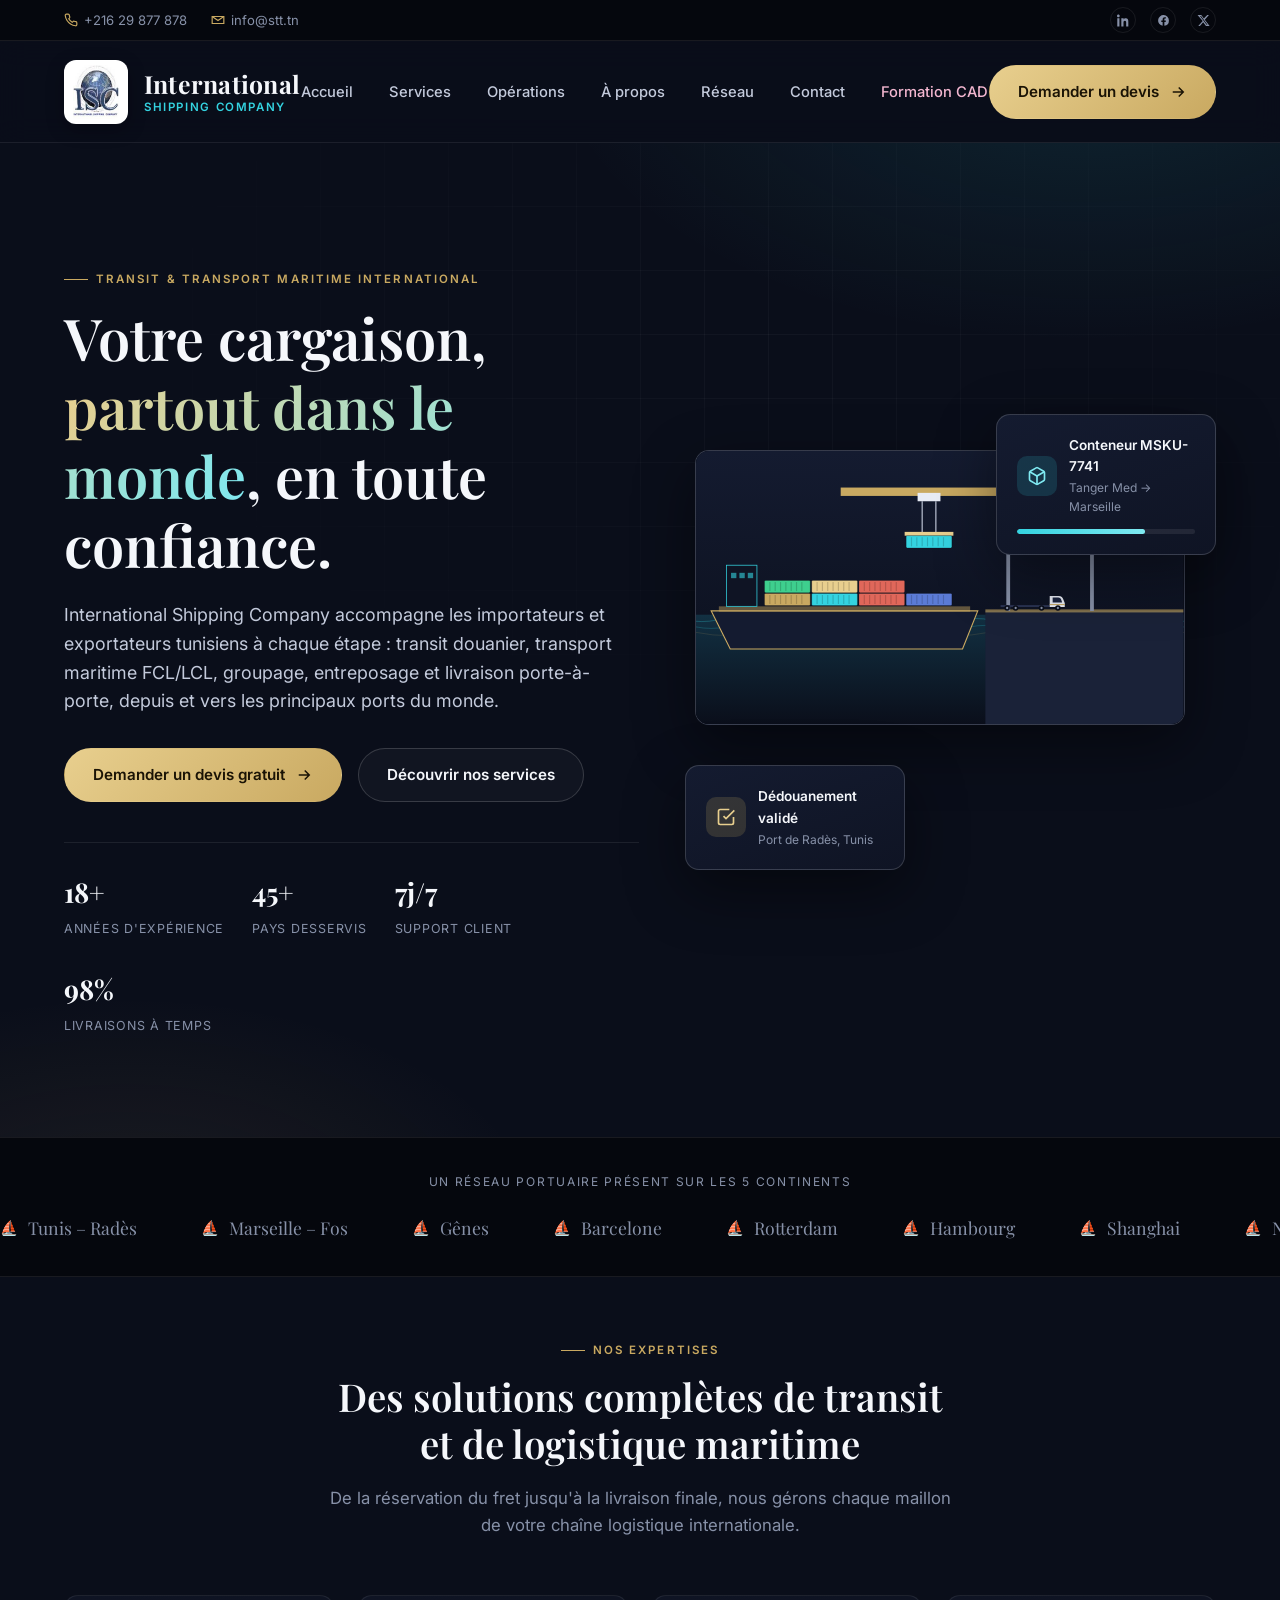
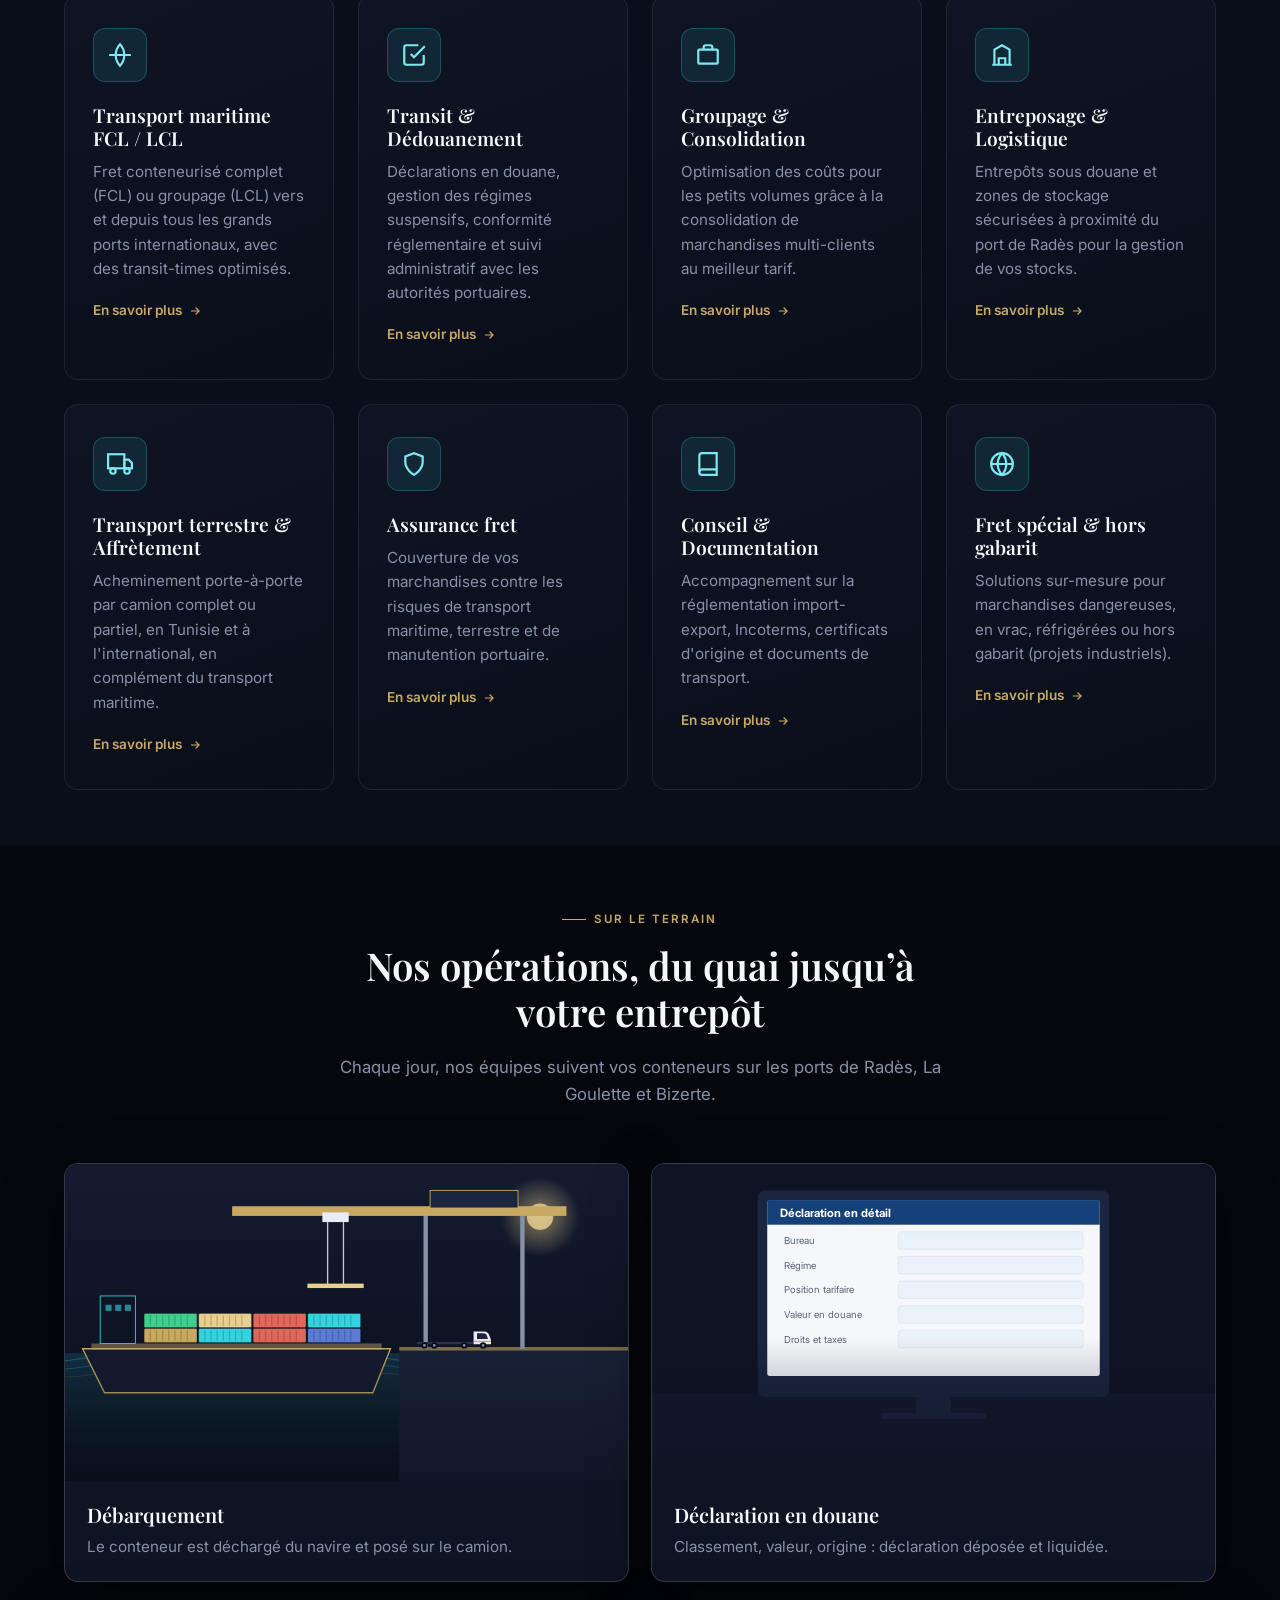
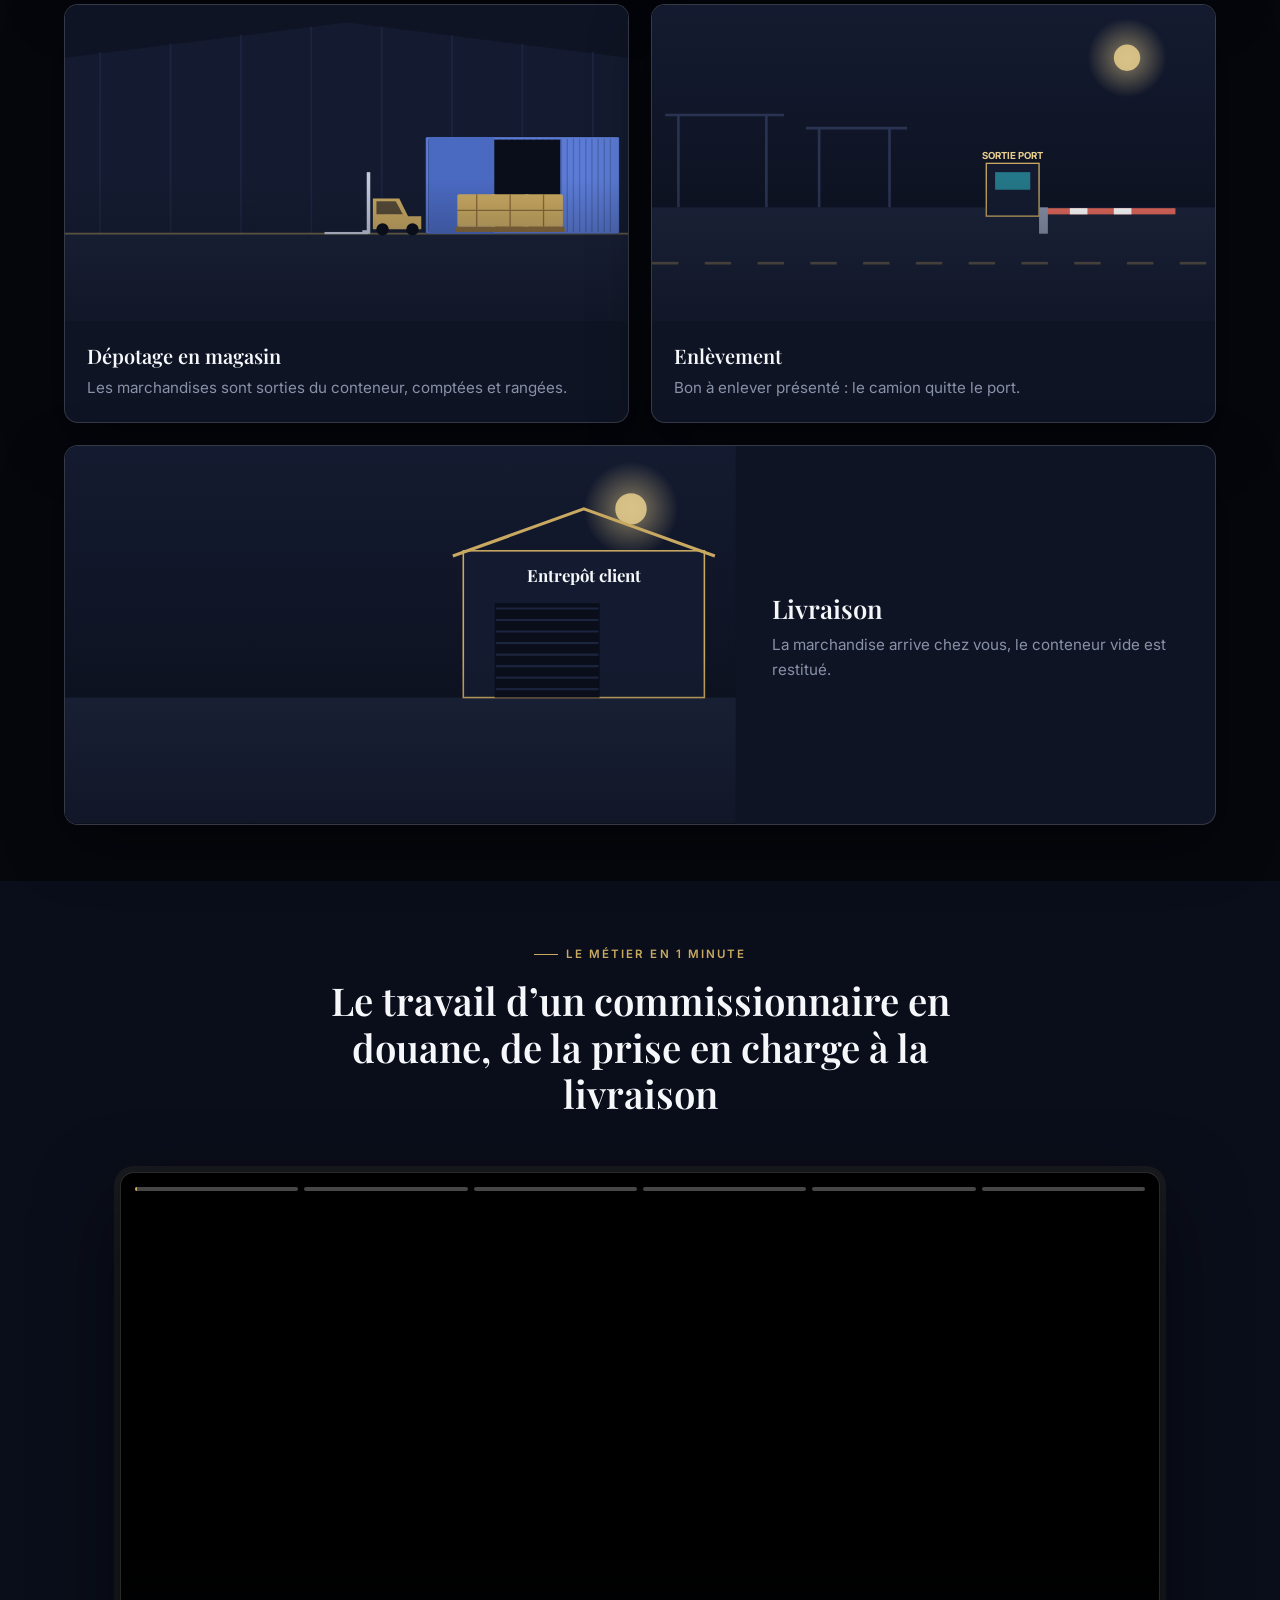
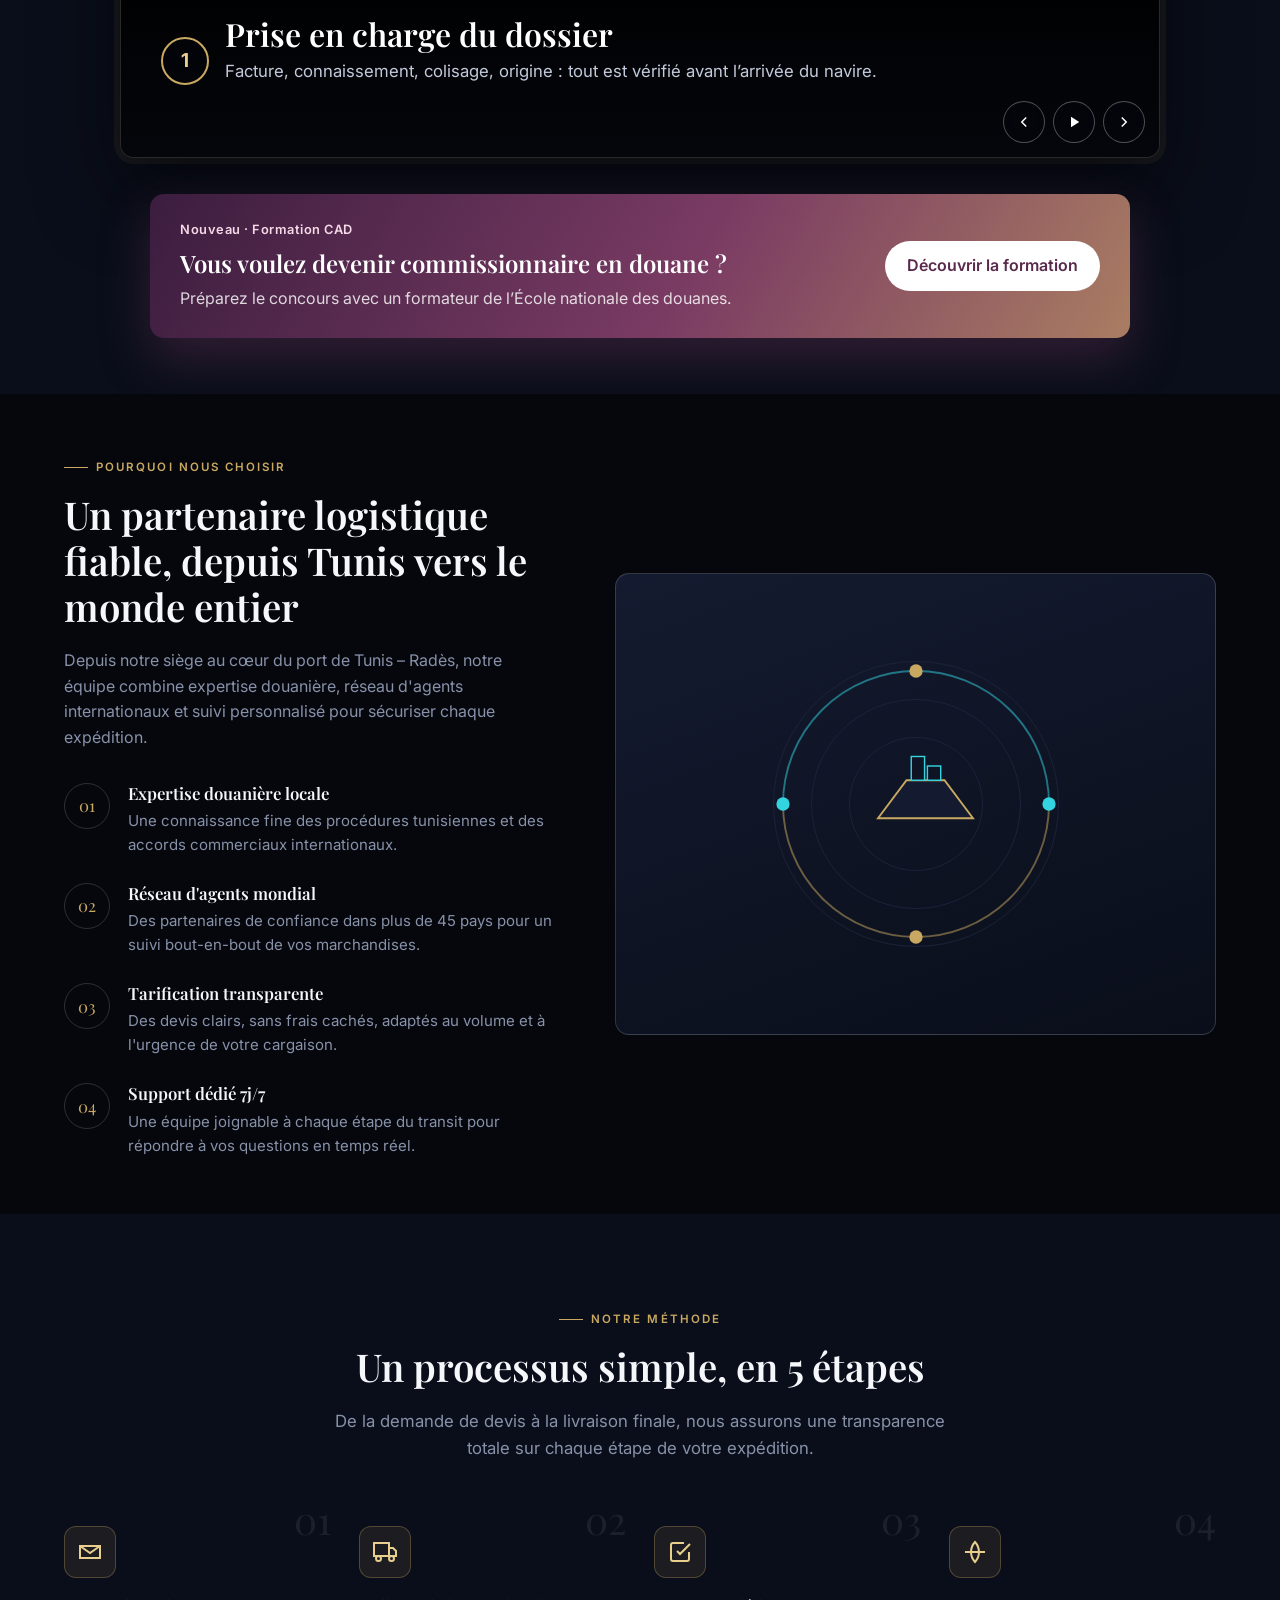
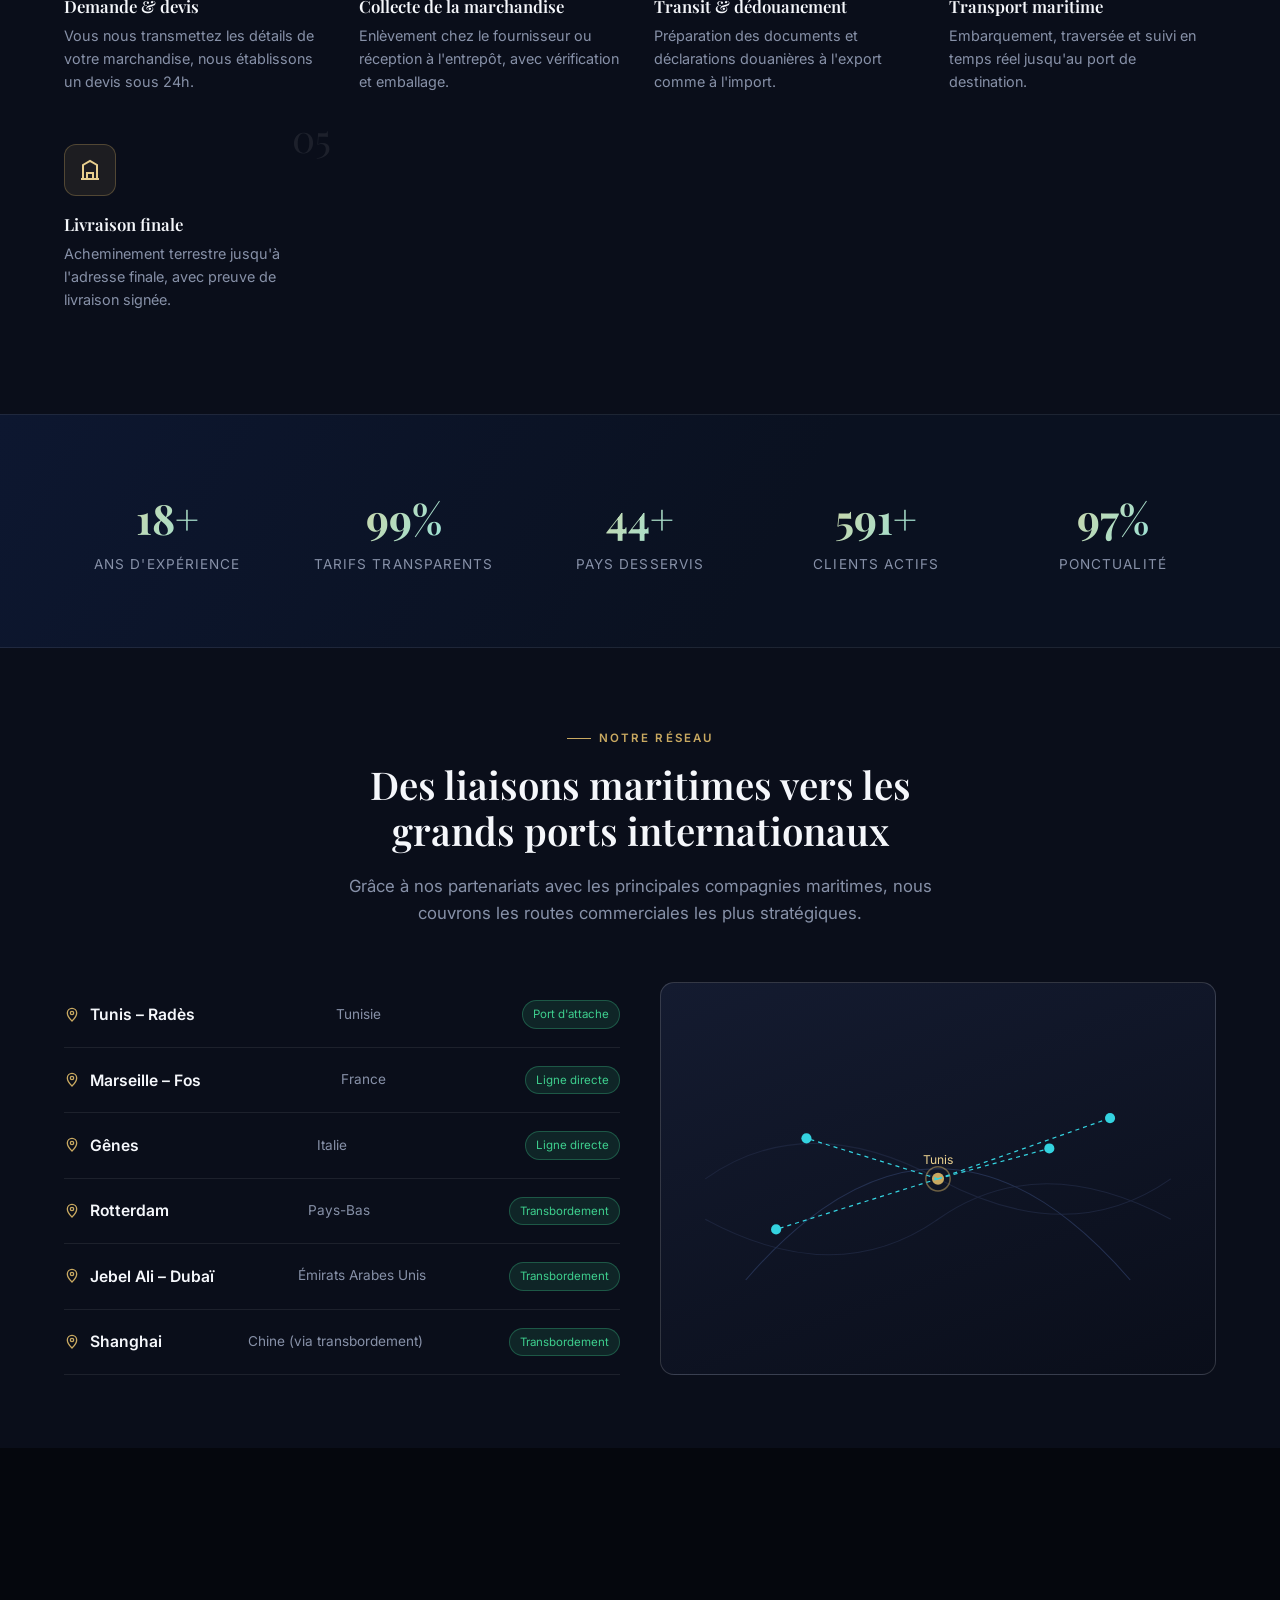
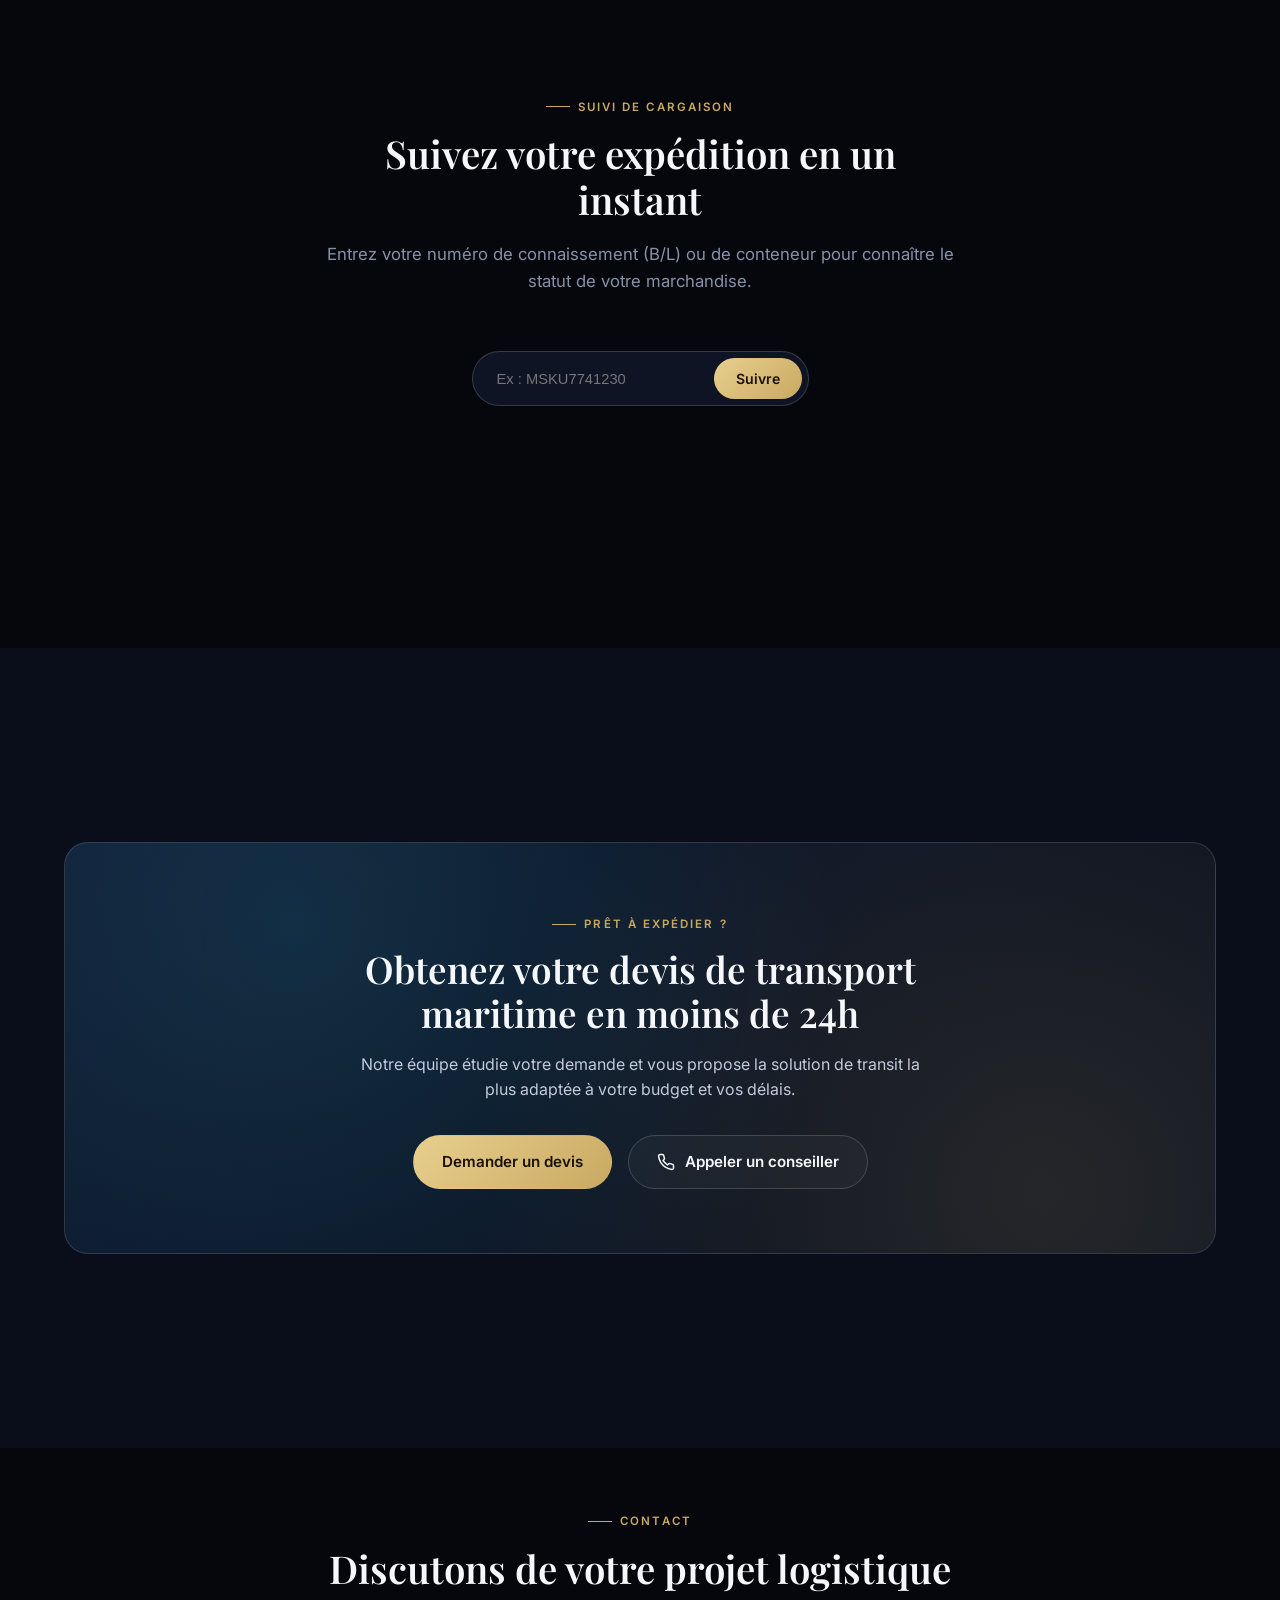
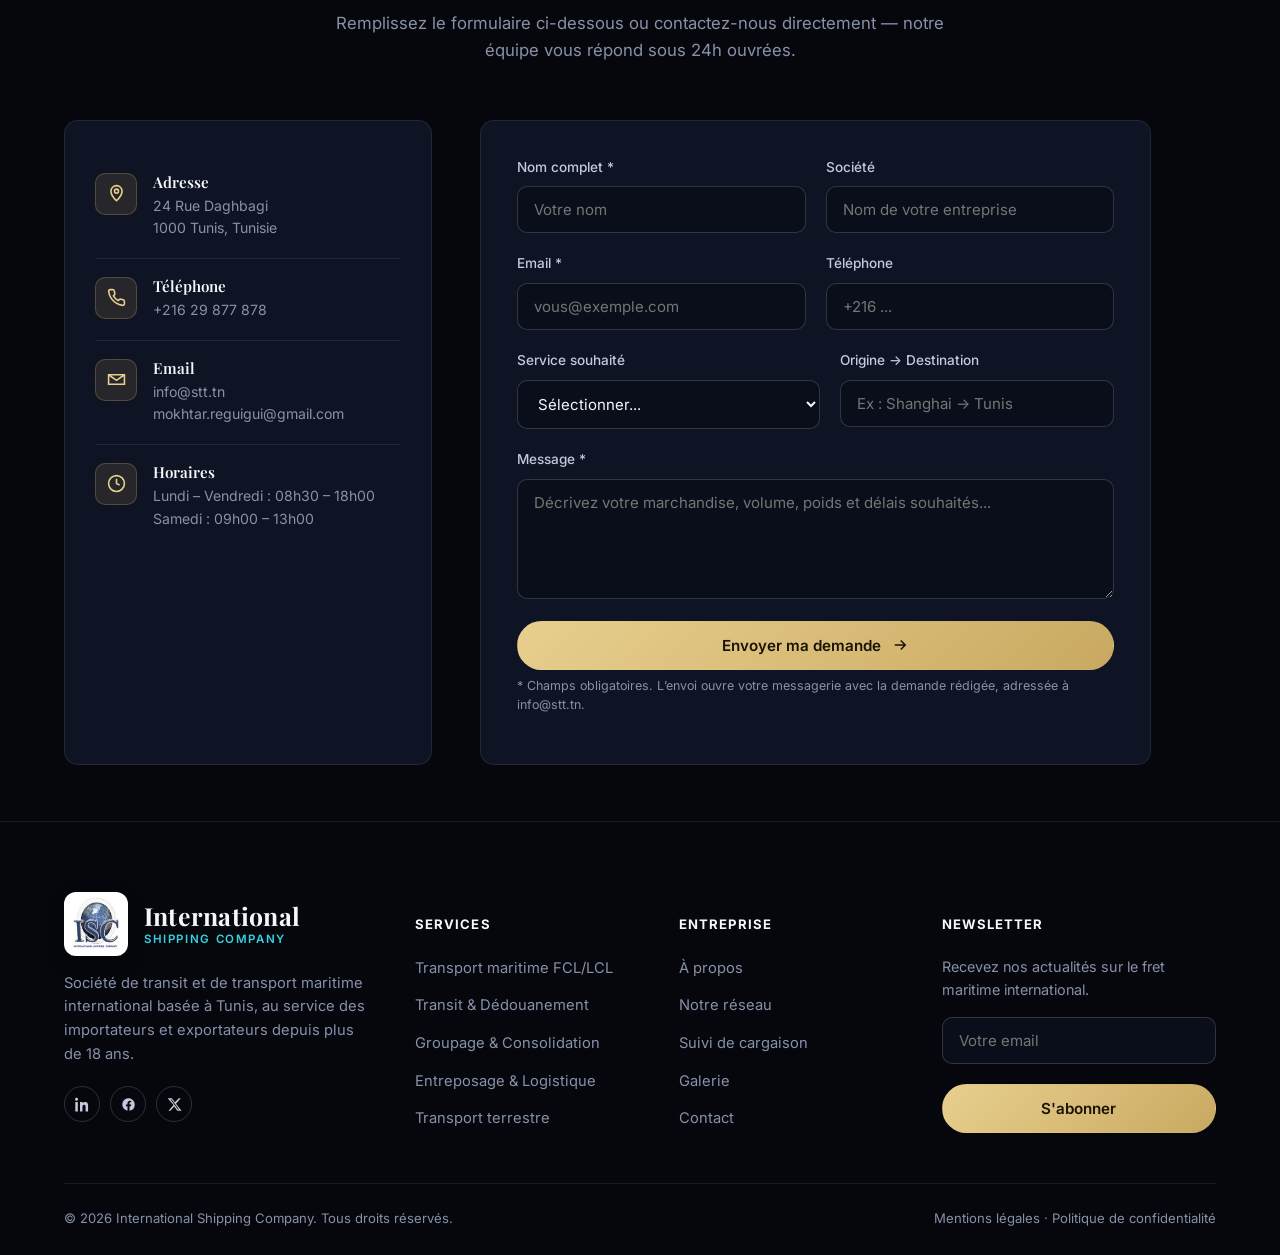
==== commit 1b8c3e39: "Photos réalistes des opérations et film photo d'une minute - Accueil et section Opérations : photos " ====
--- a/index.html
+++ b/index.html
@@ -125,7 +125,7 @@
       </div>
 
       <div class="hero-visual" data-reveal>
-        <div class="hero-card main hero-scene" data-scene="debarquement" role="img" aria-label="Animation : un portique décharge un conteneur du navire sur un camion"></div>
+        <div class="hero-card main hero-scene"><div class="hero-photo photo-media"><img src="https://cdn.gamma.app/rd8qspd6jok7iuy/design-anything/riSZAoO3rYmRqJqzLx5U8/yW_uWMKyXi4qqQV_gkSXt.jpg" alt="Portique déchargeant des conteneurs d’un navire au port" fetchpriority="high" decoding="async" onload="var n=this.nextElementSibling;if(n)n.remove()" onerror="this.remove()" /><div class="op-scene" data-scene="debarquement" aria-hidden="true"></div></div></div>
         <div class="hero-card hero-float card-1">
           <div class="float-row">
             <div class="float-icon"><svg viewBox="0 0 24 24" fill="none" stroke="currentColor" stroke-width="2"><path d="M21 16V8a2 2 0 0 0-1-1.73l-7-4a2 2 0 0 0-2 0l-7 4A2 2 0 0 0 3 8v8a2 2 0 0 0 1 1.73l7 4a2 2 0 0 0 2 0l7-4A2 2 0 0 0 21 16z"/><polyline points="3.27 6.96 12 12.01 20.73 6.96"/><line x1="12" y1="22.08" x2="12" y2="12"/></svg></div>
@@ -237,23 +237,23 @@
       </div>
       <div class="ops-grid">
         <figure class="op-card" data-reveal>
-          <div class="op-scene" data-scene="debarquement" role="img" aria-label="Débarquement d’un conteneur par portique"></div>
+          <div class="op-photo photo-media"><img src="https://cdn.gamma.app/rd8qspd6jok7iuy/design-anything/riSZAoO3rYmRqJqzLx5U8/yW_uWMKyXi4qqQV_gkSXt.jpg" alt="Portique déchargeant des conteneurs d’un navire au port" loading="lazy" decoding="async" onload="var n=this.nextElementSibling;if(n)n.remove()" onerror="this.remove()" /><div class="op-scene" data-scene="debarquement" aria-hidden="true"></div></div>
           <figcaption><b>Débarquement</b><span>Le conteneur est déchargé du navire et posé sur le camion.</span></figcaption>
         </figure>
         <figure class="op-card" data-reveal>
-          <div class="op-scene" data-scene="declaration" role="img" aria-label="Déclaration en douane et bon à enlever"></div>
+          <div class="op-photo photo-media"><img src="https://cdn.gamma.app/rd8qspd6jok7iuy/design-anything/9D164YGXkCk4b5Dsyp98S/5zwE3C81dGuGhrD-Yot1z.jpg" alt="Commissionnaire en douane vérifiant les documents et la déclaration" loading="lazy" decoding="async" onload="var n=this.nextElementSibling;if(n)n.remove()" onerror="this.remove()" /><div class="op-scene" data-scene="declaration" aria-hidden="true"></div></div>
           <figcaption><b>Déclaration en douane</b><span>Classement, valeur, origine : déclaration déposée et liquidée.</span></figcaption>
         </figure>
         <figure class="op-card" data-reveal>
-          <div class="op-scene" data-scene="depotage" role="img" aria-label="Dépotage du conteneur en magasin"></div>
+          <div class="op-photo photo-media"><img src="https://cdn.gamma.app/rd8qspd6jok7iuy/design-anything/piwFCfFX2dibyVMEQXzRA/7NaYrgBZvasePXEg2aQTY.jpg" alt="Dépotage d’un conteneur en magasin sous douane" loading="lazy" decoding="async" onload="var n=this.nextElementSibling;if(n)n.remove()" onerror="this.remove()" /><div class="op-scene" data-scene="depotage" aria-hidden="true"></div></div>
           <figcaption><b>Dépotage en magasin</b><span>Les marchandises sont sorties du conteneur, comptées et rangées.</span></figcaption>
         </figure>
         <figure class="op-card" data-reveal>
-          <div class="op-scene" data-scene="enlevement" role="img" aria-label="Enlèvement de la marchandise à la sortie du port"></div>
+          <div class="op-photo photo-media"><img src="https://cdn.gamma.app/rd8qspd6jok7iuy/design-anything/O2fvf1mvNDjUtL1vmAMUg/vL9LBnZIeBGd5w01kVIPu.jpg" alt="Camion chargé d’un conteneur à la sortie du port" loading="lazy" decoding="async" onload="var n=this.nextElementSibling;if(n)n.remove()" onerror="this.remove()" /><div class="op-scene" data-scene="enlevement" aria-hidden="true"></div></div>
           <figcaption><b>Enlèvement</b><span>Bon à enlever présenté : le camion quitte le port.</span></figcaption>
         </figure>
         <figure class="op-card op-wide" data-reveal>
-          <div class="op-scene" data-scene="livraison" role="img" aria-label="Livraison chez le client"></div>
+          <div class="op-photo photo-media"><img src="https://cdn.gamma.app/rd8qspd6jok7iuy/design-anything/2KwsZUCS1fzjTmB0xuoWN/YIzuGjHs7mjk62WG1r9Xy.jpg" alt="Livraison de la marchandise chez le client" loading="lazy" decoding="async" onload="var n=this.nextElementSibling;if(n)n.remove()" onerror="this.remove()" /><div class="op-scene" data-scene="livraison" aria-hidden="true"></div></div>
           <figcaption><b>Livraison</b><span>La marchandise arrive chez vous, le conteneur vide est restitué.</span></figcaption>
         </figure>
       </div>
@@ -267,10 +267,21 @@
         <div class="eyebrow">Le métier en 1 minute</div>
         <h2>Le travail d’un commissionnaire en douane, de la prise en charge à la livraison</h2>
       </div>
-      <div class="video-frame" data-reveal>
-        <video controls playsinline preload="metadata" poster="assets/video/poster.jpg">
-          <source src="assets/video/metier-commissionnaire.mp4" type="video/mp4" />
-        </video>
+      <div class="film" data-reveal>
+        <div class="film-stage">
+          <figure class="film-slide film-z0"><img src="https://cdn.gamma.app/rd8qspd6jok7iuy/design-anything/9D164YGXkCk4b5Dsyp98S/5zwE3C81dGuGhrD-Yot1z.jpg" alt="" loading="eager" decoding="async" /><figcaption><span class="film-n">1</span><span><b>Prise en charge du dossier</b><em>Facture, connaissement, colisage, origine : tout est vérifié avant l’arrivée du navire.</em></span></figcaption></figure>
+          <figure class="film-slide film-z1"><img src="https://cdn.gamma.app/rd8qspd6jok7iuy/design-anything/riSZAoO3rYmRqJqzLx5U8/yW_uWMKyXi4qqQV_gkSXt.jpg" alt="" loading="eager" decoding="async" /><figcaption><span class="film-n">2</span><span><b>Débarquement du conteneur</b><em>Le portique décharge le conteneur du navire, au port de Radès, La Goulette ou Bizerte.</em></span></figcaption></figure>
+          <figure class="film-slide film-z2"><img src="https://cdn.gamma.app/rd8qspd6jok7iuy/design-anything/9D164YGXkCk4b5Dsyp98S/5zwE3C81dGuGhrD-Yot1z.jpg" alt="" loading="lazy" decoding="async" /><figcaption><span class="film-n">3</span><span><b>Déclaration en douane</b><em>Classement tarifaire, valeur et origine : la déclaration est déposée sur TTN et liquidée.</em></span></figcaption></figure>
+          <figure class="film-slide film-z0"><img src="https://cdn.gamma.app/rd8qspd6jok7iuy/design-anything/piwFCfFX2dibyVMEQXzRA/7NaYrgBZvasePXEg2aQTY.jpg" alt="" loading="lazy" decoding="async" /><figcaption><span class="film-n">4</span><span><b>Dépotage en magasin</b><em>Les marchandises sont sorties du conteneur, comptées et contrôlées.</em></span></figcaption></figure>
+          <figure class="film-slide film-z1"><img src="https://cdn.gamma.app/rd8qspd6jok7iuy/design-anything/O2fvf1mvNDjUtL1vmAMUg/vL9LBnZIeBGd5w01kVIPu.jpg" alt="" loading="lazy" decoding="async" /><figcaption><span class="film-n">5</span><span><b>Enlèvement</b><em>Bon à enlever obtenu : le camion quitte le port avec votre marchandise.</em></span></figcaption></figure>
+          <figure class="film-slide film-z2"><img src="https://cdn.gamma.app/rd8qspd6jok7iuy/design-anything/2KwsZUCS1fzjTmB0xuoWN/YIzuGjHs7mjk62WG1r9Xy.jpg" alt="" loading="lazy" decoding="async" /><figcaption><span class="film-n">6</span><span><b>Livraison chez le client</b><em>La marchandise est livrée, le bon de livraison signé, le conteneur vide restitué.</em></span></figcaption></figure>
+        </div>
+        <div class="film-bars" aria-hidden="true"></div>
+        <div class="film-ctrl">
+          <button class="film-prev" aria-label="Étape précédente"><svg viewBox="0 0 24 24" fill="none" stroke="currentColor" stroke-width="2"><path d="M15 18l-6-6 6-6"/></svg></button>
+          <button class="film-play" aria-label="Lancer le film"><svg class="i-play" viewBox="0 0 24 24" fill="currentColor"><path d="M8 5v14l11-7z"/></svg><svg class="i-pause" viewBox="0 0 24 24" fill="currentColor"><path d="M6 5h4v14H6zM14 5h4v14h-4z"/></svg></button>
+          <button class="film-next" aria-label="Étape suivante"><svg viewBox="0 0 24 24" fill="none" stroke="currentColor" stroke-width="2"><path d="M9 18l6-6-6-6"/></svg></button>
+        </div>
       </div>
       <a href="formation.html" class="formation-band" data-reveal>
         <span class="fb-text">
@@ -673,6 +684,7 @@
 </button>
 
 <script src="assets/js/scenes.js"></script>
+<script src="assets/js/film.js"></script>
 <script src="assets/js/script.js"></script>
 </body>
 </html>
--- a/assets/css/style.css
+++ b/assets/css/style.css
@@ -895,3 +895,51 @@
 /* Défilement plus fluide : on ne bloque plus chaque section */
 html { scroll-snap-type: y proximity; }
 main > section { scroll-snap-stop: normal; }
+
+/* ---------- Photos des opérations ---------- */
+.photo-media { position: relative; aspect-ratio: 16 / 9; overflow: hidden; background: var(--bg-1); }
+.photo-media img { position: absolute; inset: 0; width: 100%; height: 100%; object-fit: cover; z-index: 1; transition: transform 1.2s var(--ease); }
+.photo-media .op-scene { position: absolute; inset: 0; }
+.op-card:hover .photo-media img { transform: scale(1.06); }
+.op-card .photo-media::after { content: ""; position: absolute; inset: 0; z-index: 2; background: linear-gradient(180deg, transparent 55%, rgba(10, 14, 26, .55)); pointer-events: none; }
+.hero-photo { position: absolute; inset: 0; aspect-ratio: auto; }
+.hero-photo img { animation: kenburns 18s ease-in-out infinite alternate; }
+@keyframes kenburns { from { transform: scale(1.02) translate(0, 0); } to { transform: scale(1.14) translate(-2%, -1.5%); } }
+
+/* ---------- Film photo « Le métier en 1 minute » ---------- */
+.film { position: relative; max-width: 1040px; margin: 0 auto; border-radius: var(--radius); overflow: hidden; background: #000; border: 1px solid var(--line-strong); box-shadow: 0 30px 80px rgba(0,0,0,.55), 0 0 0 6px rgba(201,169,97,.08); }
+.film-stage { position: relative; aspect-ratio: 16 / 9; }
+.film-slide { position: absolute; inset: 0; margin: 0; opacity: 0; transition: opacity 1.1s ease; }
+.film-slide.on { opacity: 1; z-index: 1; }
+.film-slide img { width: 100%; height: 100%; object-fit: cover; animation: fz0 10s linear both; }
+.film-z1 img { animation-name: fz1; }
+.film-z2 img { animation-name: fz2; }
+@keyframes fz0 { from { transform: scale(1.02); } to { transform: scale(1.16) translate(-2%, -1%); } }
+@keyframes fz1 { from { transform: scale(1.16) translate(2%, 0); } to { transform: scale(1.03); } }
+@keyframes fz2 { from { transform: scale(1.05) translate(-2%, 1%); } to { transform: scale(1.15) translate(2%, -1%); } }
+.film-slide figcaption {
+  position: absolute; left: 0; right: 0; bottom: 0; z-index: 2;
+  display: flex; align-items: flex-end; gap: 16px;
+  padding: 60px clamp(18px, 4vw, 40px) clamp(56px, 7vw, 72px);
+  background: linear-gradient(180deg, transparent, rgba(5, 7, 13, .88));
+  transform: translateY(12px); opacity: 0; transition: transform .8s var(--ease) .3s, opacity .8s var(--ease) .3s;
+}
+.film-slide.on figcaption { transform: none; opacity: 1; }
+.film-n { flex-shrink: 0; width: 48px; height: 48px; border-radius: 50%; border: 2px solid var(--gold); display: grid; place-items: center; font-weight: 700; font-size: 1.2rem; color: var(--gold-light); background: rgba(5,7,13,.5); }
+.film-slide figcaption b { display: block; font-family: "Playfair Display", Georgia, serif; font-size: clamp(1.25rem, 2.6vw, 2rem); font-weight: 600; color: #fff; line-height: 1.2; }
+.film-slide figcaption em { display: block; font-style: normal; color: var(--text-1); font-size: clamp(.88rem, 1.4vw, 1.05rem); margin-top: 4px; max-width: 60ch; }
+.film-bars { position: absolute; top: 14px; left: 14px; right: 14px; z-index: 3; display: flex; gap: 6px; }
+.film-bars span { flex: 1; height: 4px; border-radius: 2px; background: rgba(255,255,255,.28); overflow: hidden; cursor: pointer; }
+.film-bars i { display: block; height: 100%; width: 0; background: var(--gold); }
+.film-ctrl { position: absolute; right: 14px; bottom: 14px; z-index: 3; display: flex; gap: 8px; }
+.film-ctrl button { width: 42px; height: 42px; border-radius: 50%; border: 1px solid rgba(255,255,255,.3); background: rgba(5,7,13,.55); color: #fff; display: grid; place-items: center; -webkit-backdrop-filter: blur(6px); backdrop-filter: blur(6px); }
+.film-ctrl button:hover { background: var(--gold); color: #05070d; border-color: var(--gold); }
+.film-ctrl svg { width: 18px; height: 18px; }
+.film .i-pause { display: none; }
+.film.is-playing .i-pause { display: block; }
+.film.is-playing .i-play { display: none; }
+@media (max-width: 640px) {
+  .film-slide figcaption { padding-bottom: 64px; gap: 12px; }
+  .film-n { width: 38px; height: 38px; font-size: 1rem; }
+  .film-slide figcaption em { display: none; }
+}
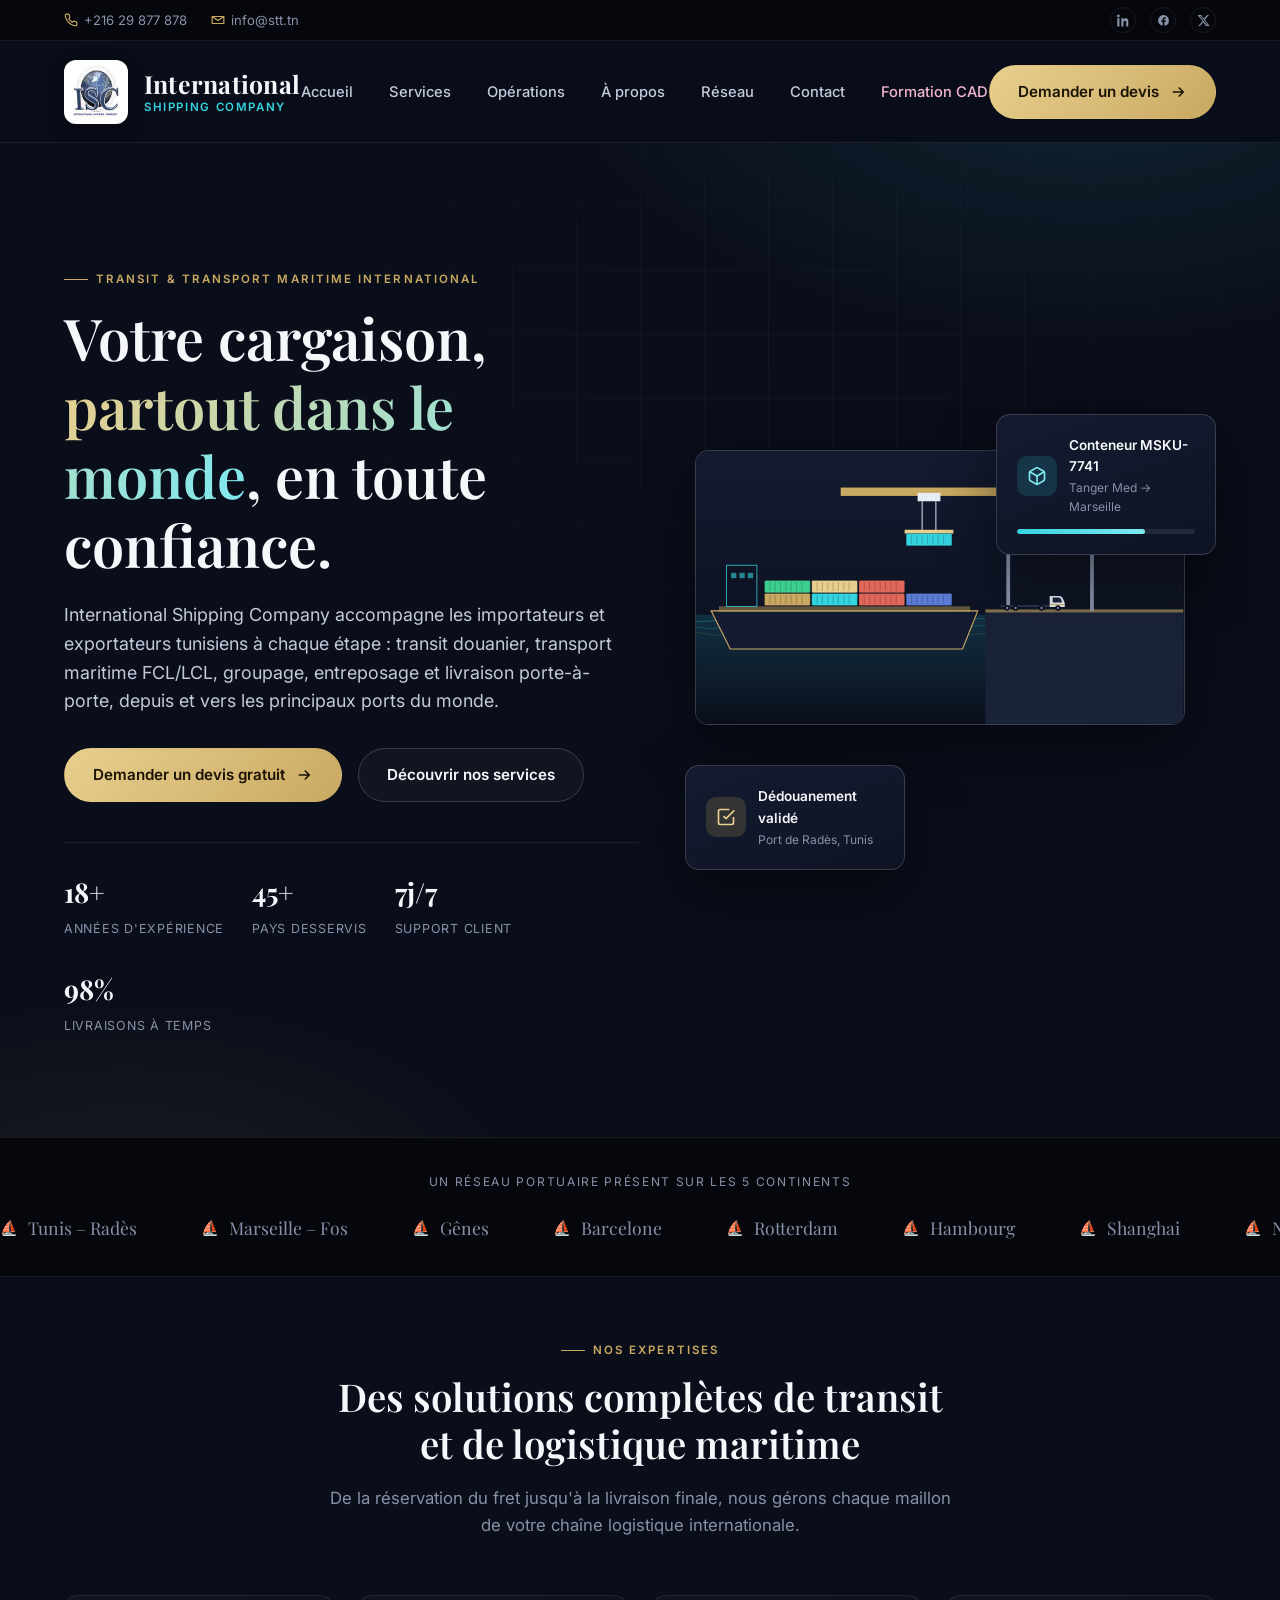
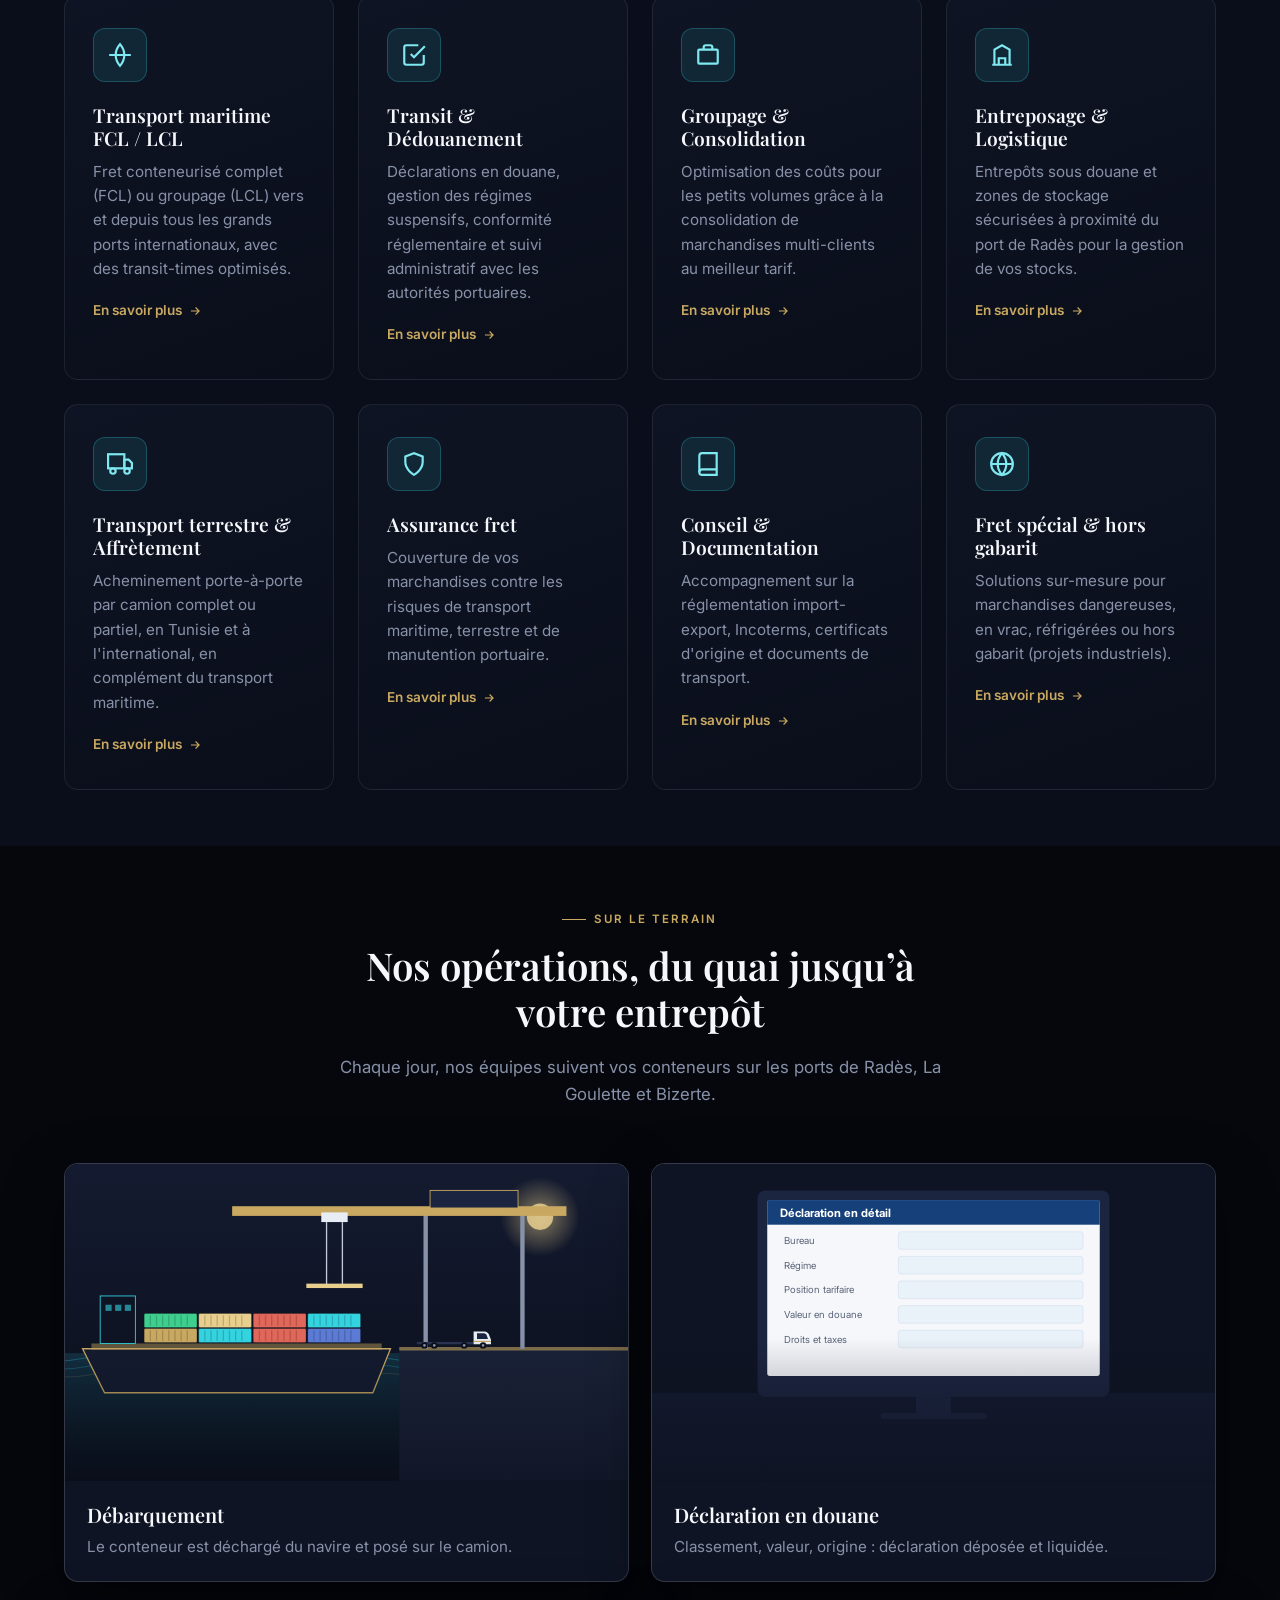
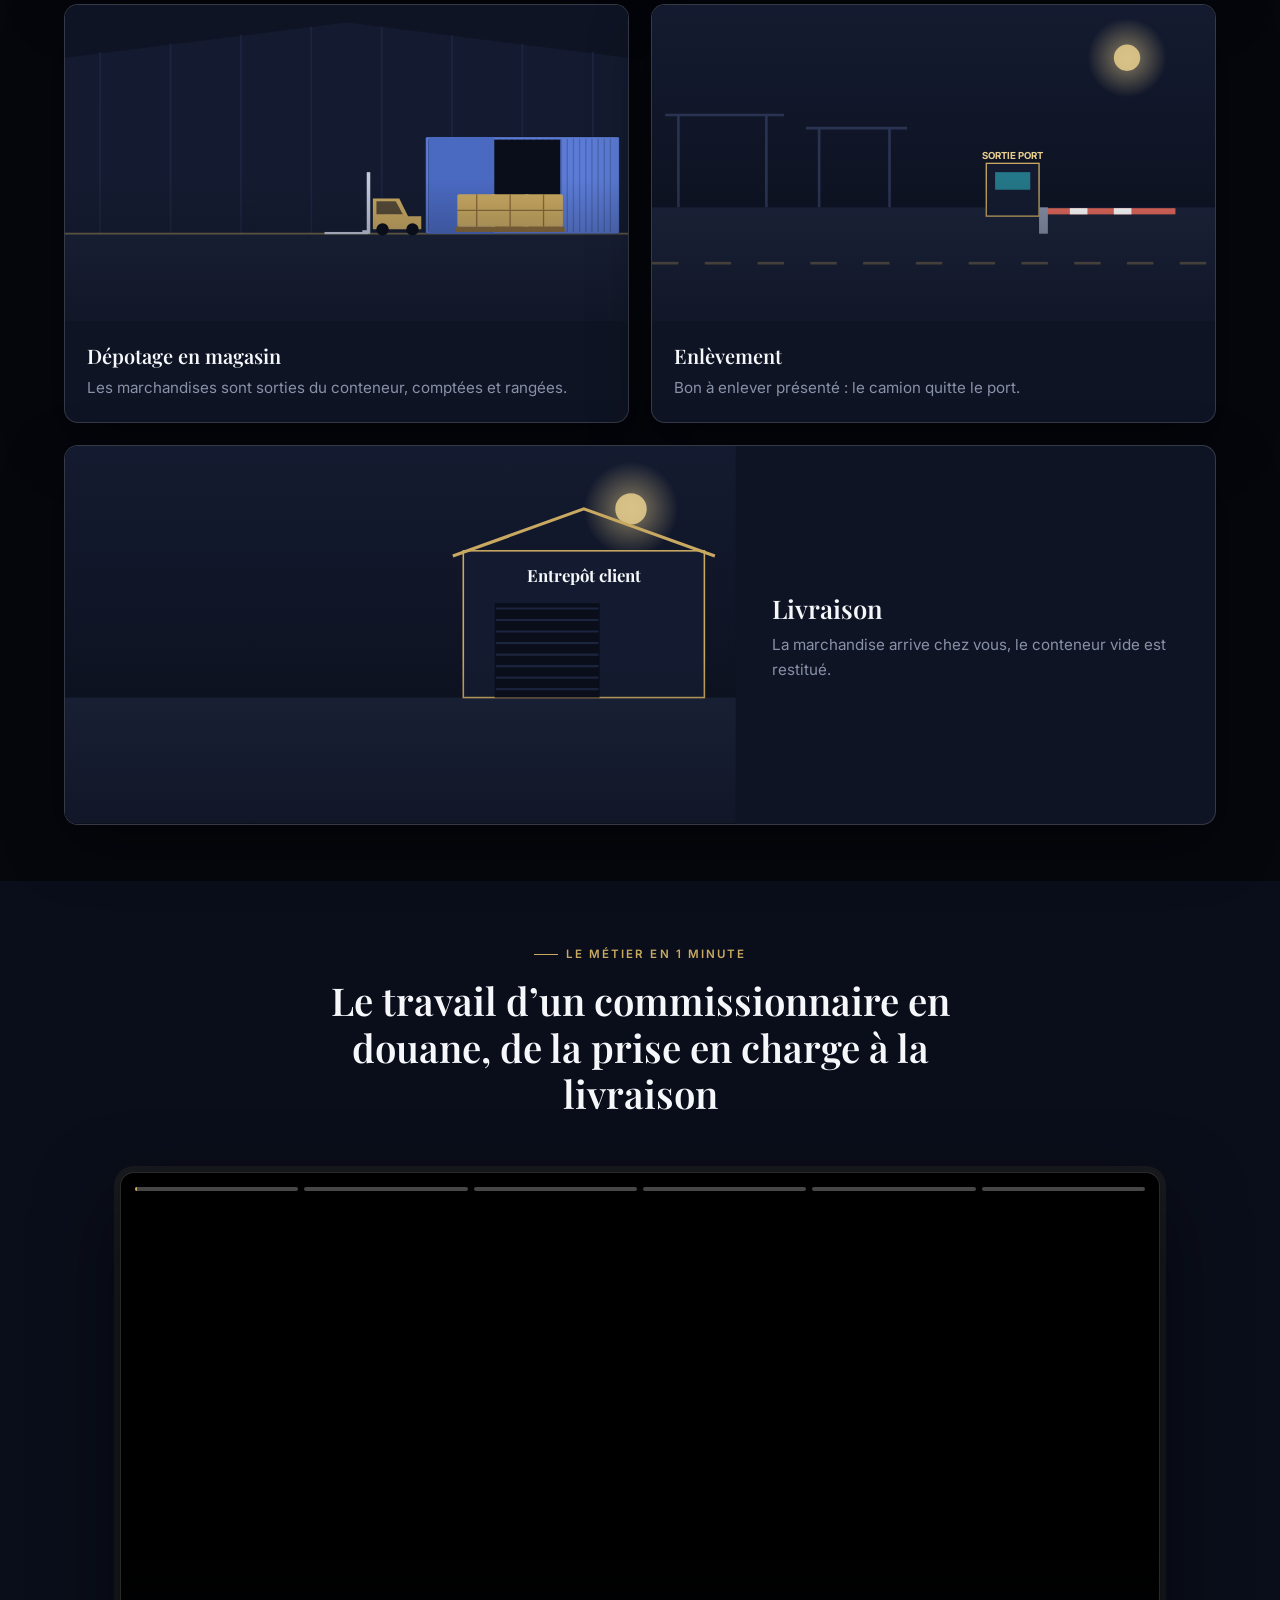
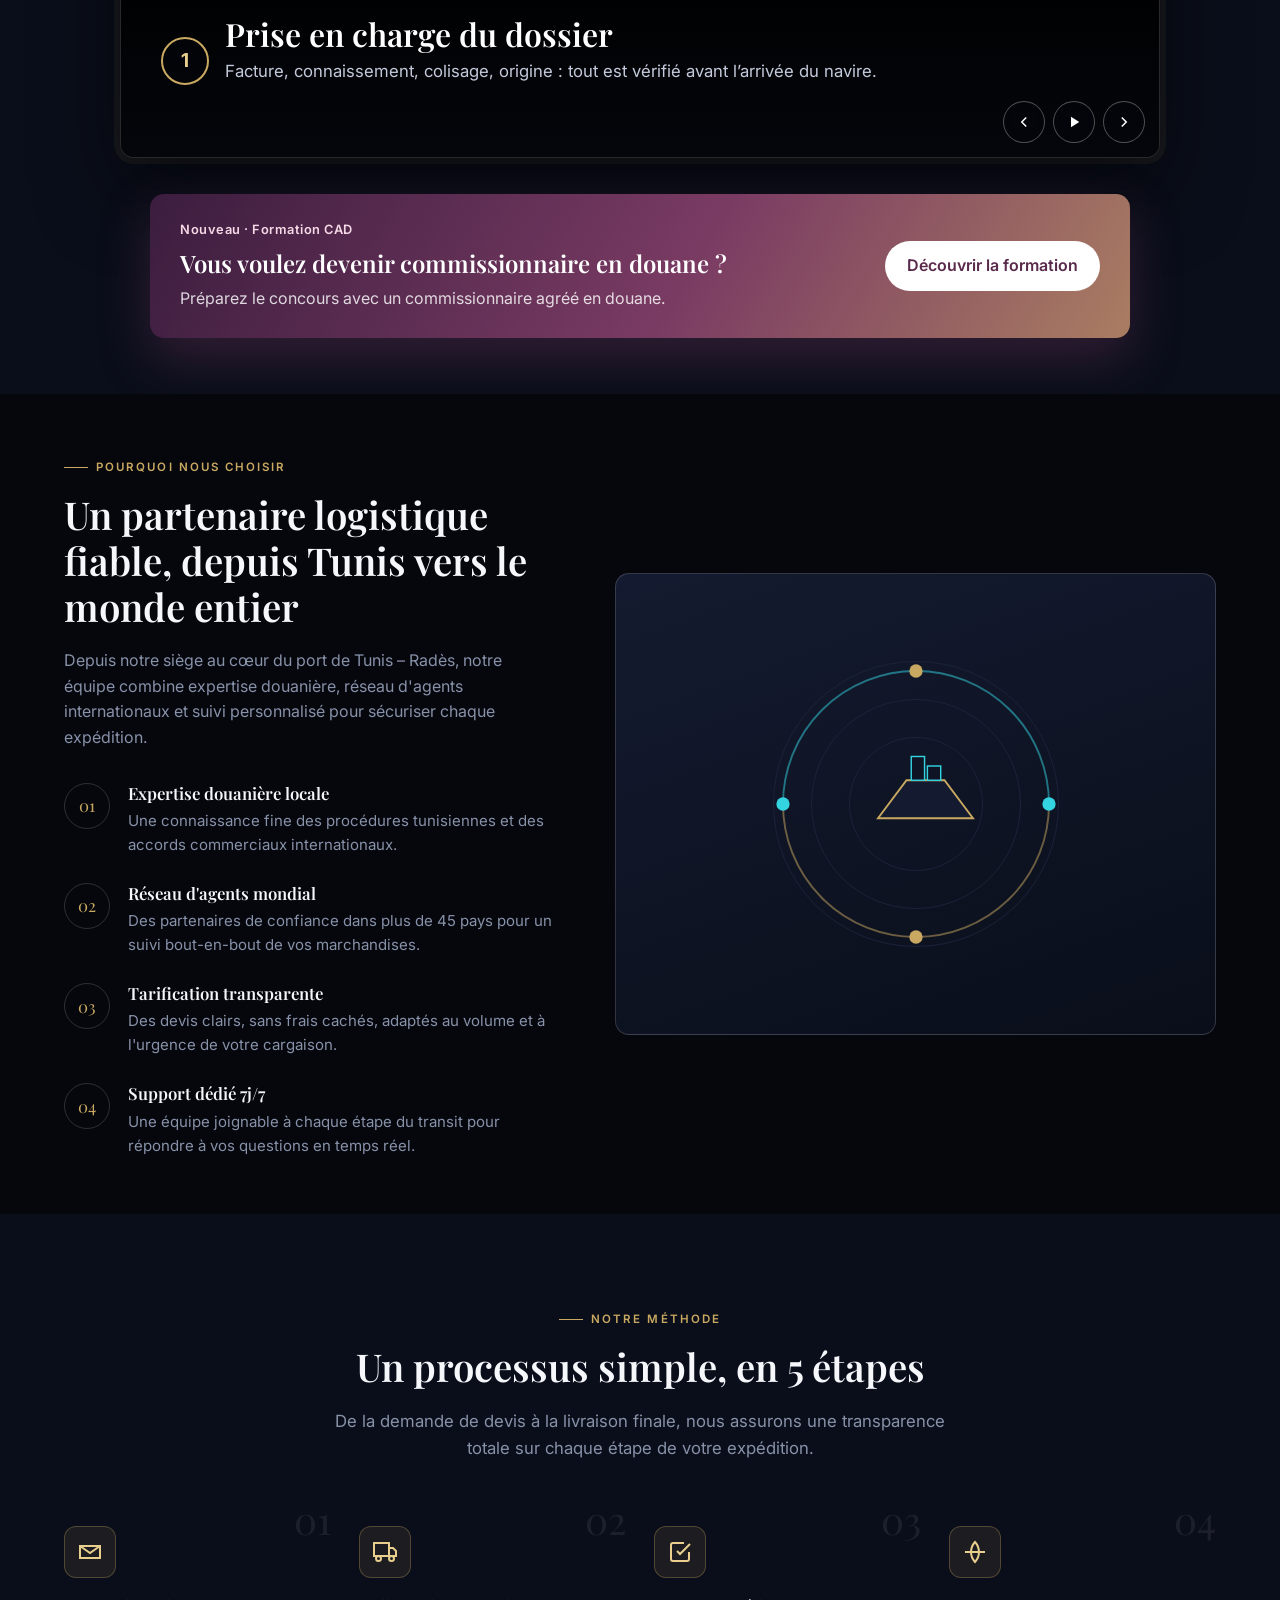
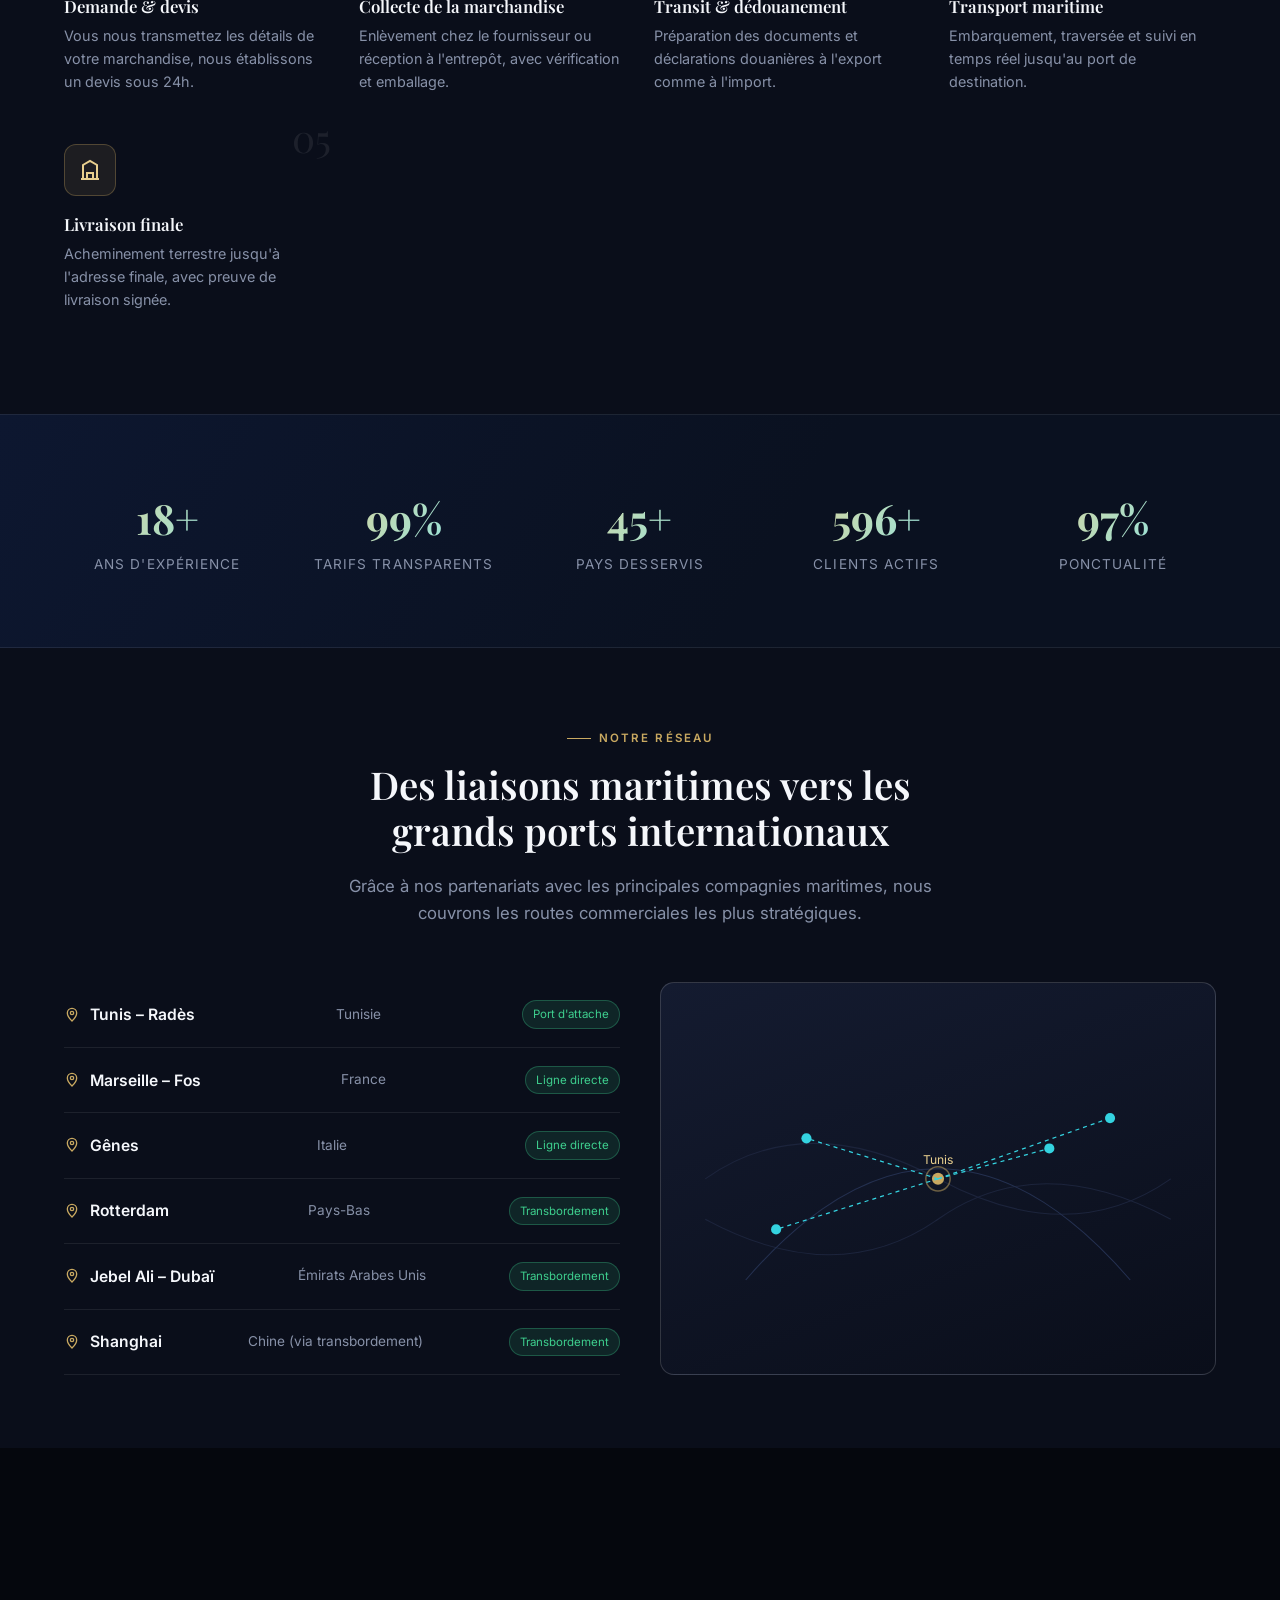
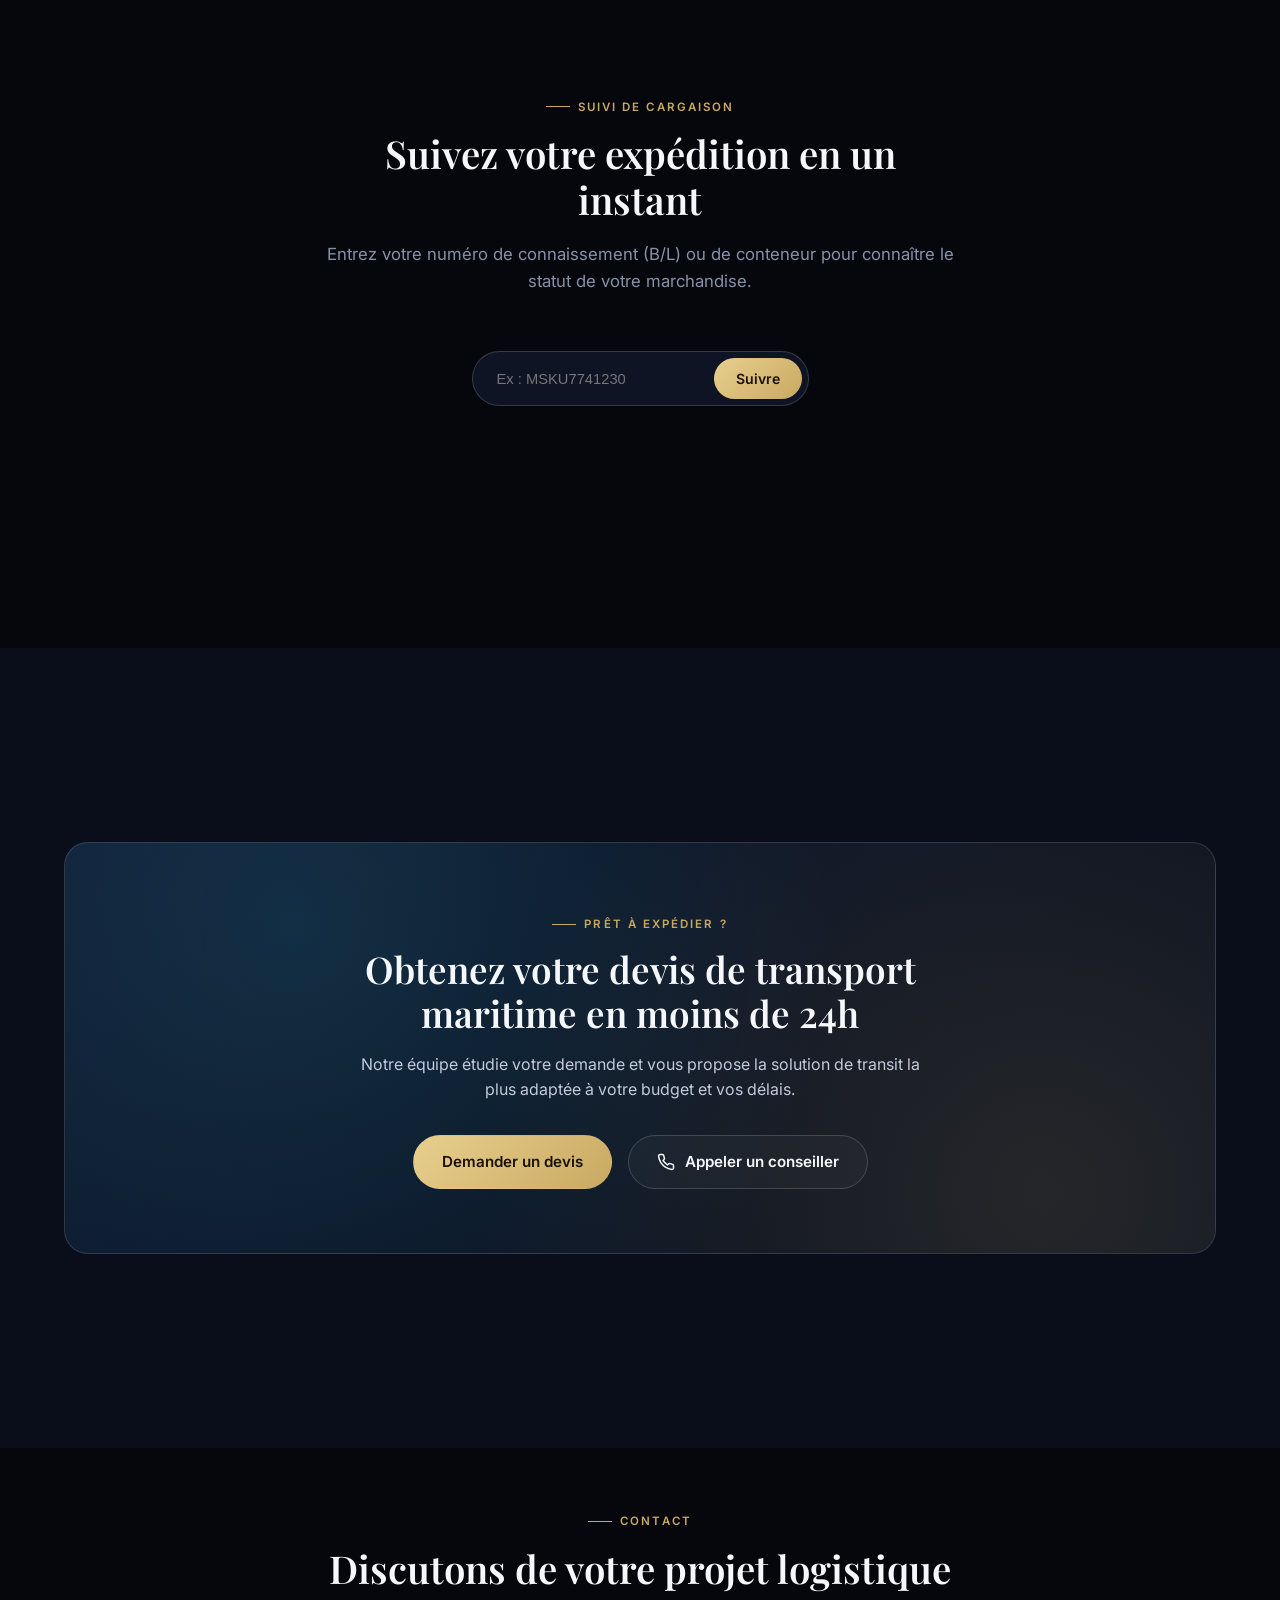
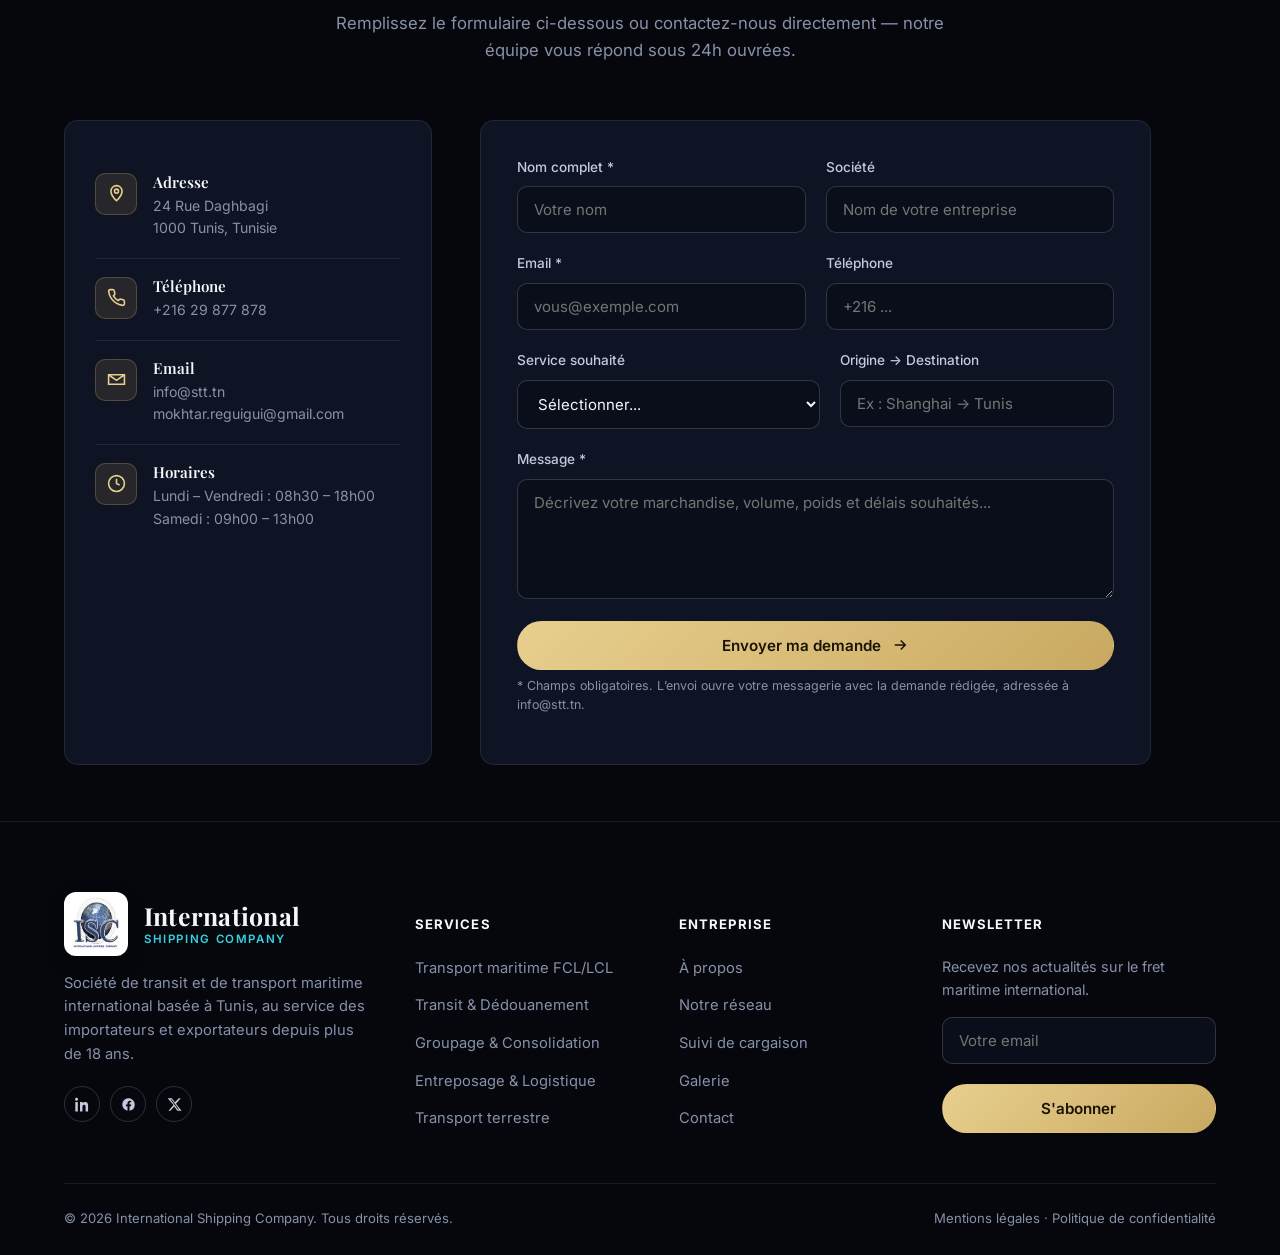
==== commit b42a922c: "Formation : retrait de la mention « Formateur à l'École nationale des douanes » Co-Authored-By: Clau" ====
--- a/index.html
+++ b/index.html
@@ -287,7 +287,7 @@
         <span class="fb-text">
           <span class="fb-kicker">Nouveau · Formation CAD</span>
           <b>Vous voulez devenir commissionnaire en douane ?</b>
-          <span>Préparez le concours avec un formateur de l’École nationale des douanes.</span>
+          <span>Préparez le concours avec un commissionnaire agréé en douane.</span>
         </span>
         <span class="fb-cta">Découvrir la formation</span>
       </a>
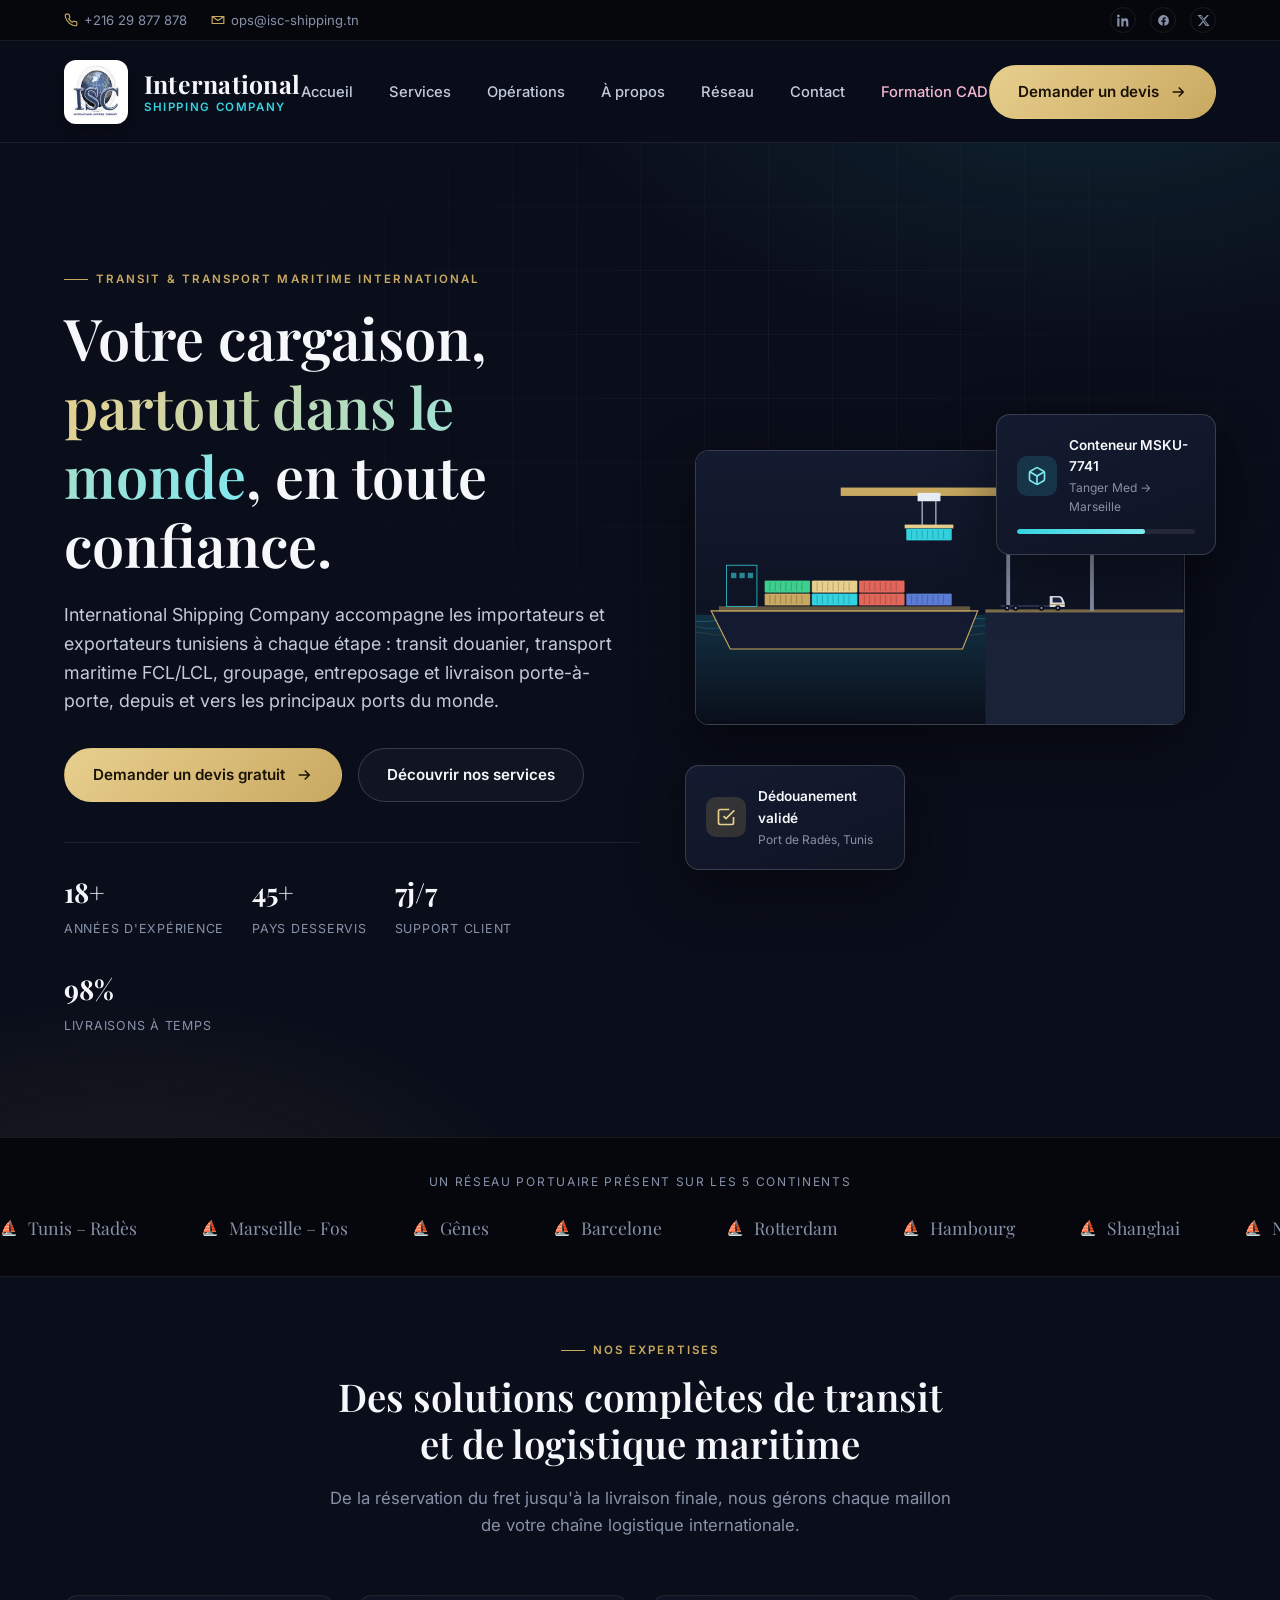
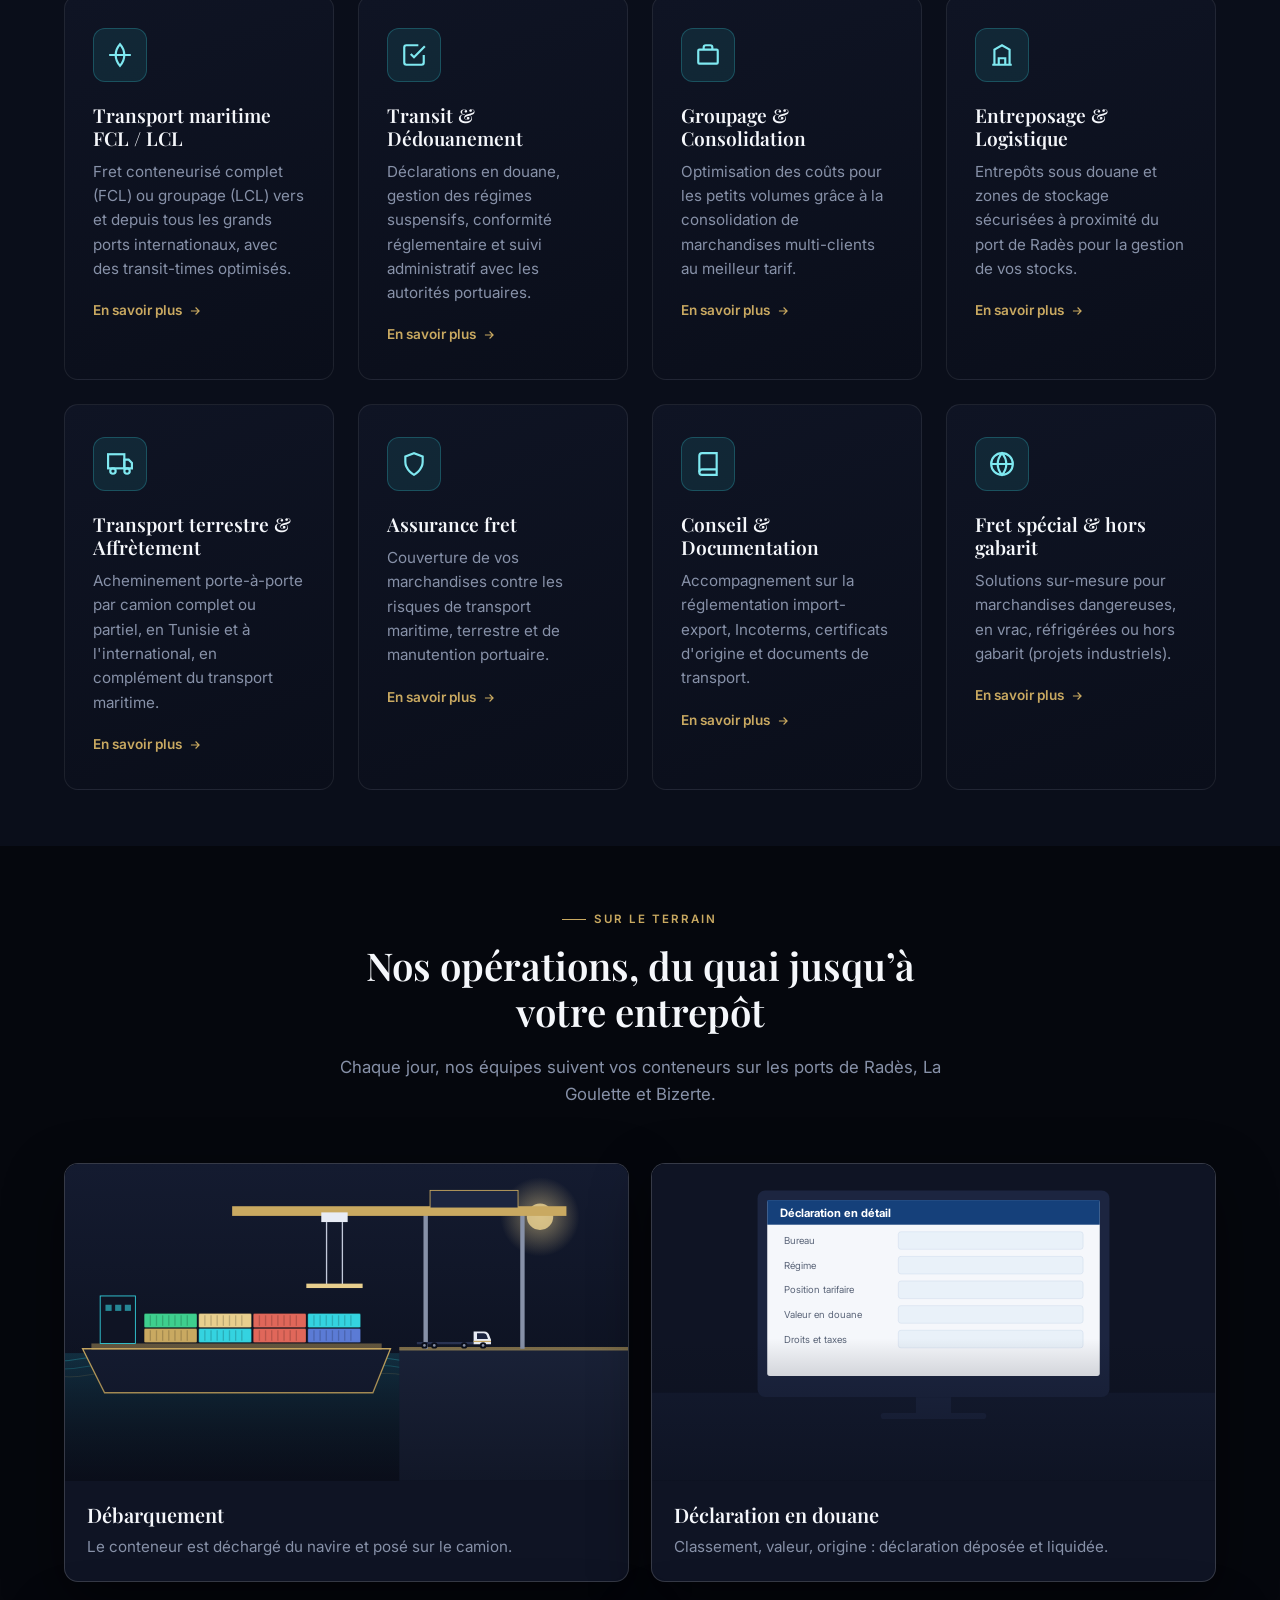
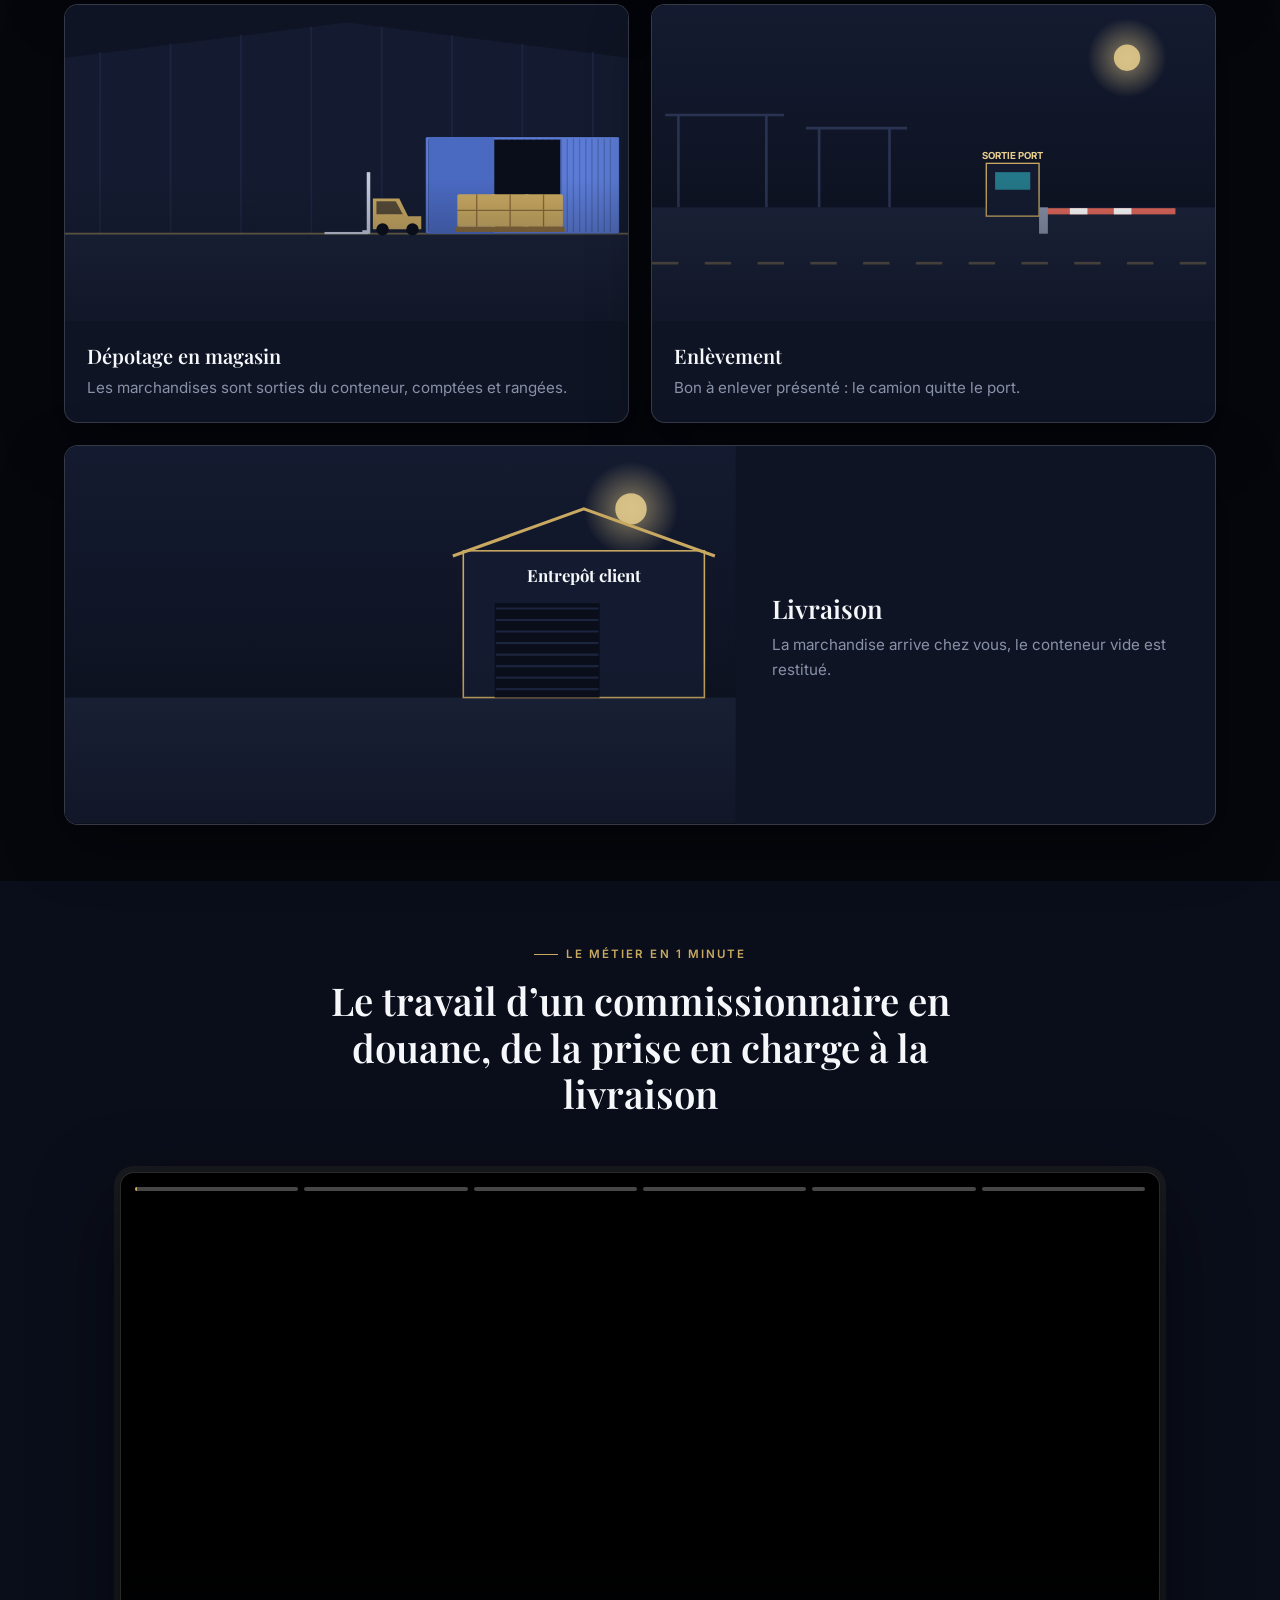
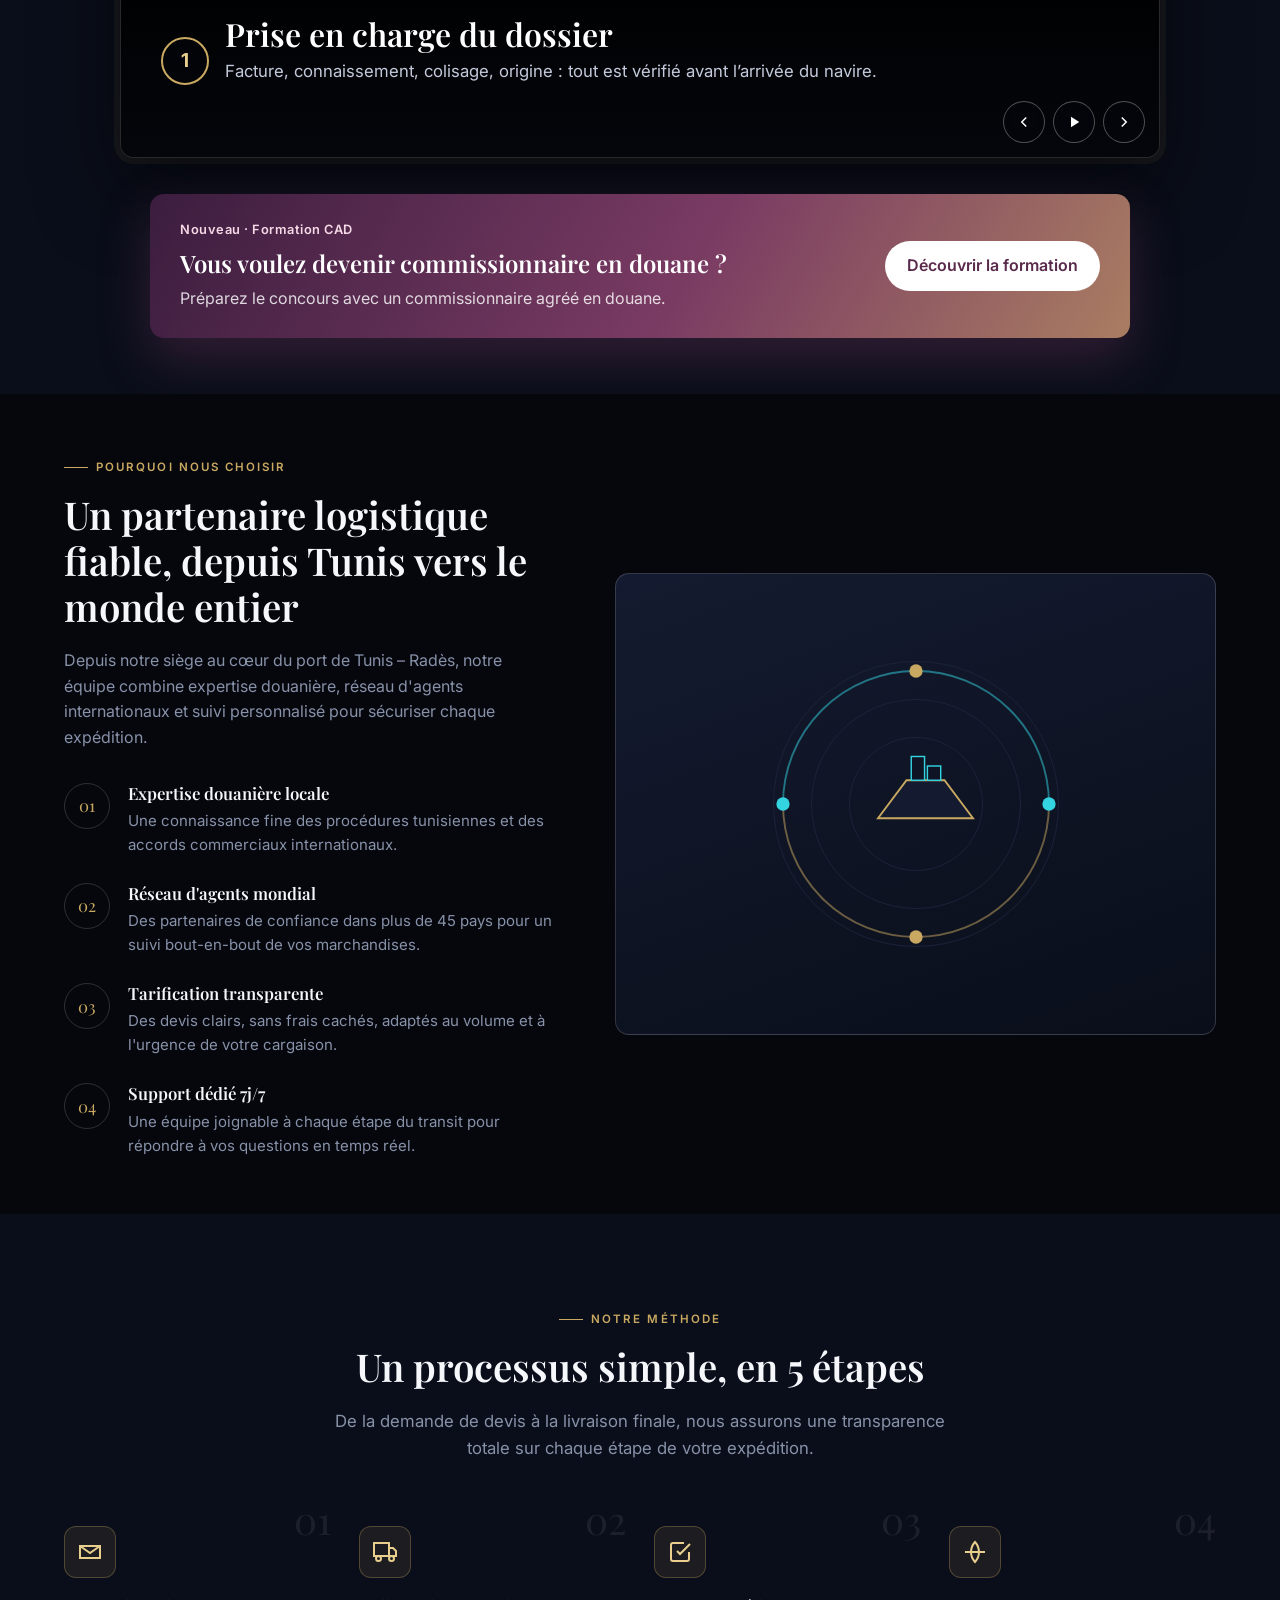
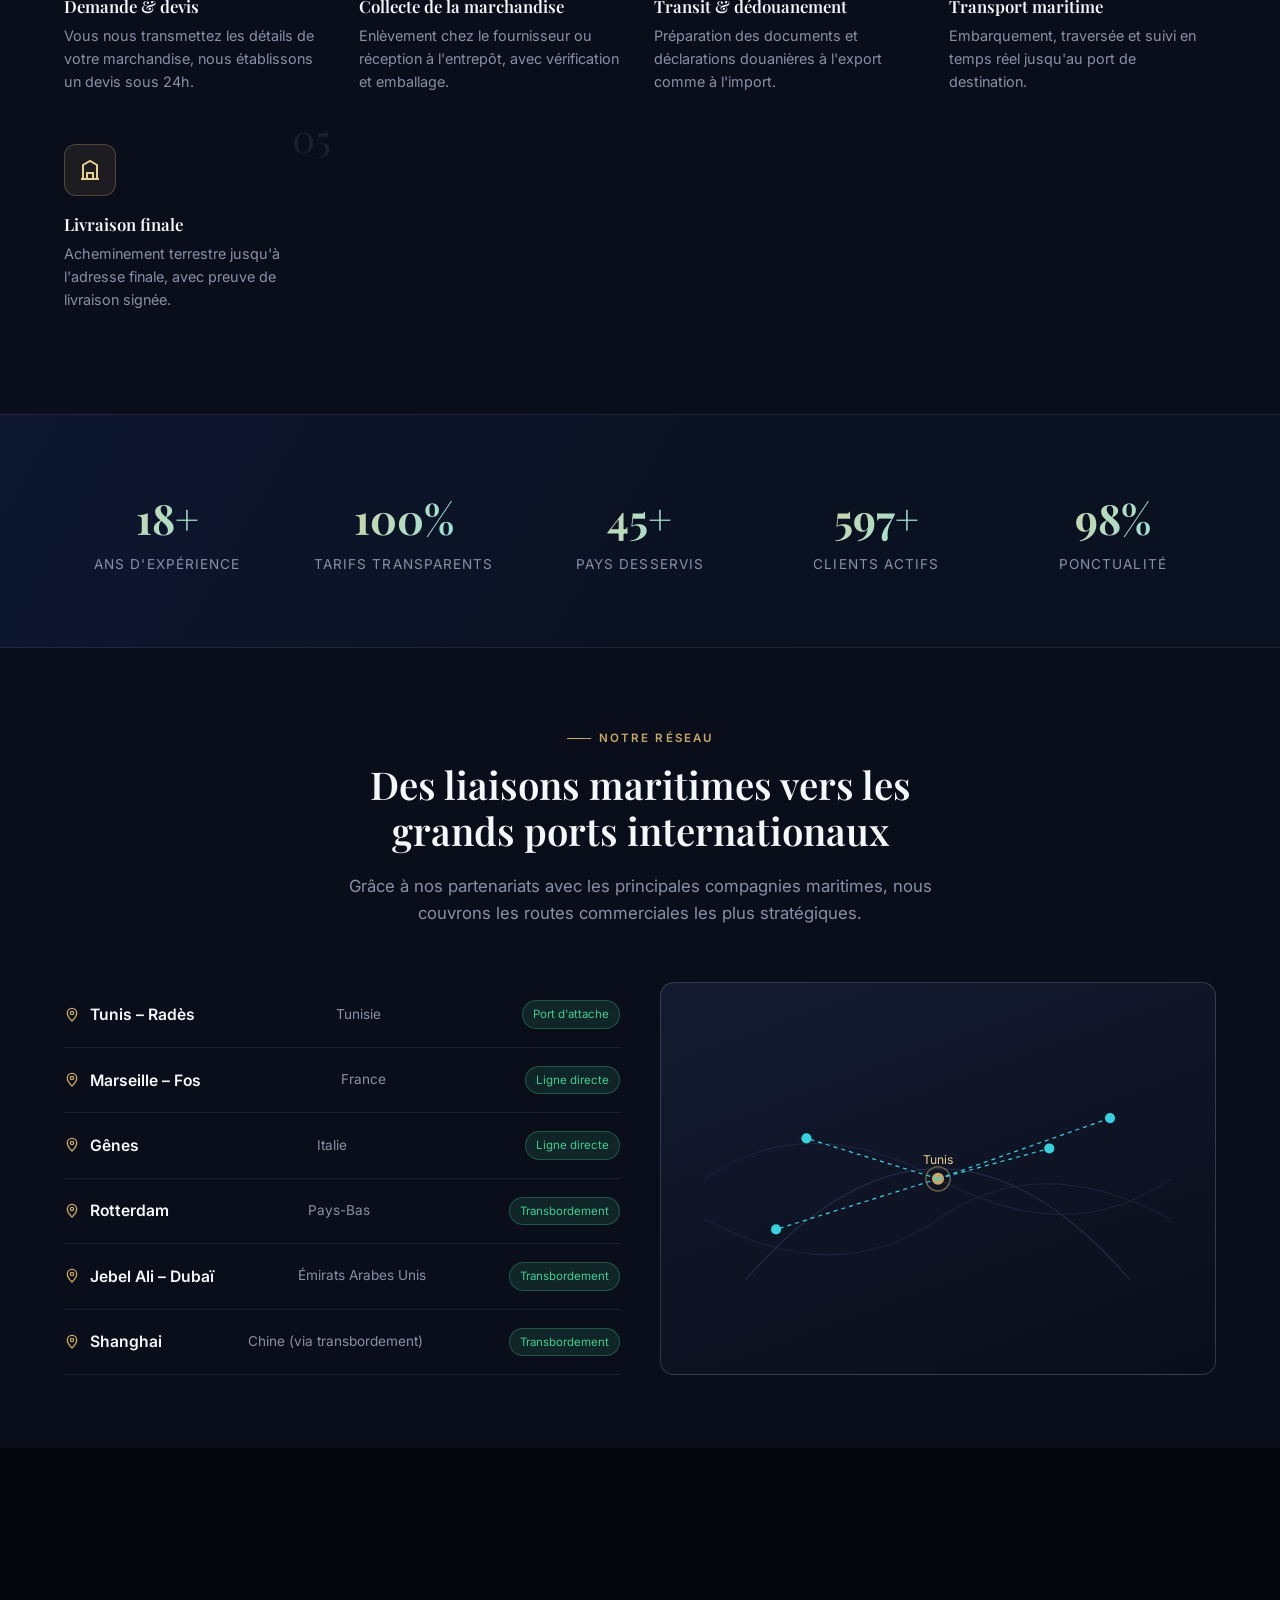
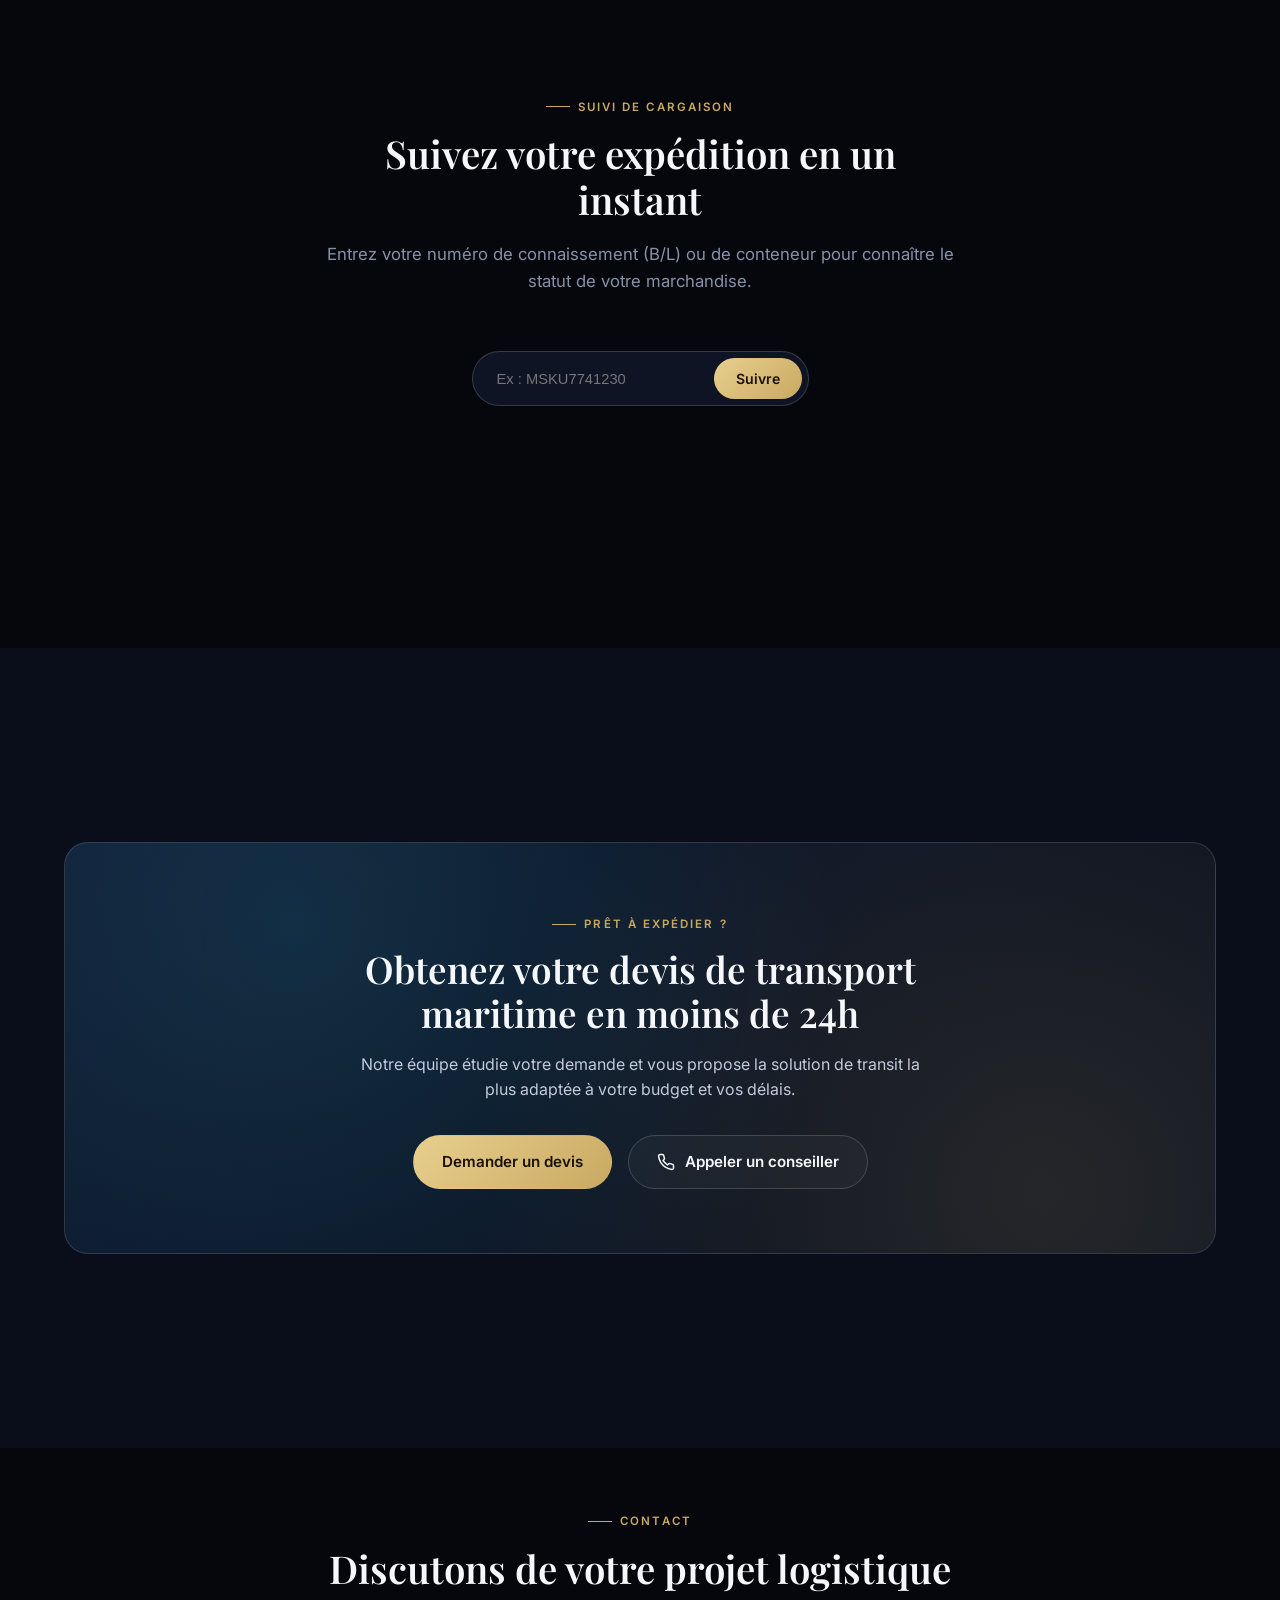
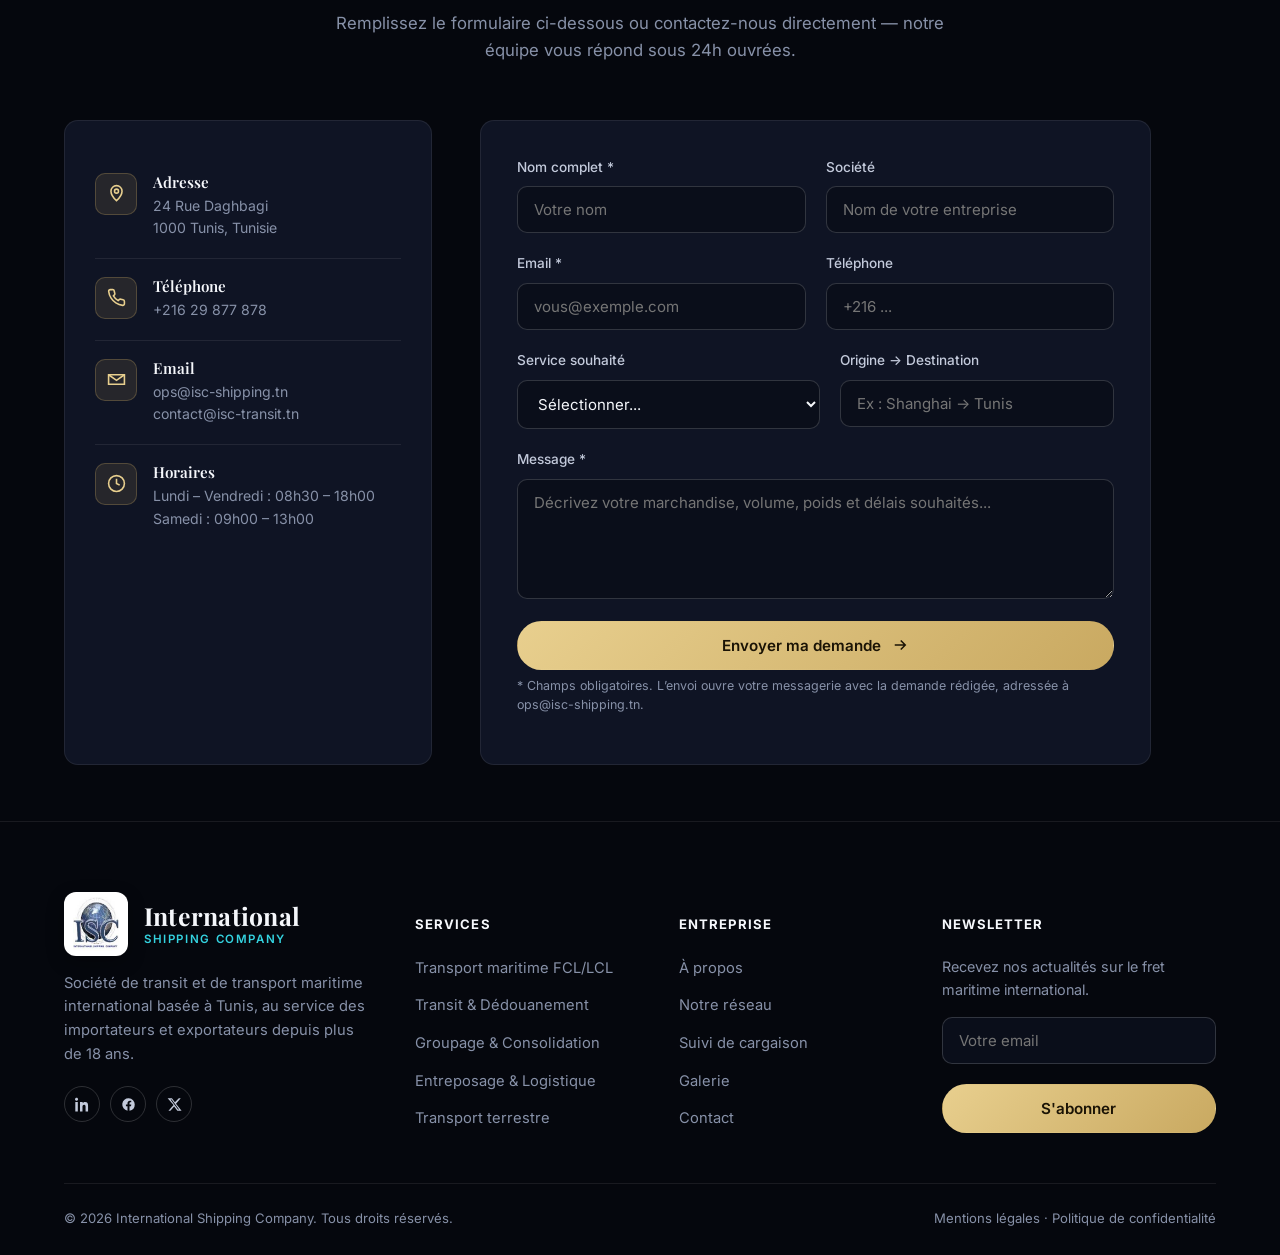
==== commit eb465d6b: "Contact : nouvelles adresses ops@isc-shipping.tn et contact@isc-transit.tn Co-Authored-By: Claude Op" ====
--- a/index.html
+++ b/index.html
@@ -23,7 +23,7 @@
       </span>
       <span class="topbar-item">
         <svg viewBox="0 0 24 24" fill="none" stroke="currentColor" stroke-width="2"><path d="M4 4h16v16H4z" stroke="none"/><path d="M22 6l-10 7L2 6" fill="none"/><path d="M2 6h20v12H2z" fill="none"/></svg>
-        info@stt.tn
+        ops@isc-shipping.tn
       </span>
       <span class="topbar-item" style="display:none" id="topbar-hours">
         <svg viewBox="0 0 24 24" fill="none" stroke="currentColor" stroke-width="2"><circle cx="12" cy="12" r="10"/><path d="M12 6v6l4 2"/></svg>
@@ -555,7 +555,7 @@
           </div>
           <div class="contact-info-row">
             <div class="contact-info-icon"><svg viewBox="0 0 24 24" fill="none" stroke="currentColor" stroke-width="2"><path d="M4 4h16v16H4z" stroke="none"/><path d="M22 6l-10 7L2 6"/><path d="M2 6h20v12H2z" fill="none"/></svg></div>
-            <div><h4>Email</h4><p>info@stt.tn<br />mokhtar.reguigui@gmail.com</p></div>
+            <div><h4>Email</h4><p>ops@isc-shipping.tn<br />contact@isc-transit.tn</p></div>
           </div>
           <div class="contact-info-row">
             <div class="contact-info-icon"><svg viewBox="0 0 24 24" fill="none" stroke="currentColor" stroke-width="2"><circle cx="12" cy="12" r="10"/><path d="M12 6v6l4 2"/></svg></div>
@@ -610,7 +610,7 @@
             Envoyer ma demande
             <svg viewBox="0 0 24 24" fill="none" stroke="currentColor" stroke-width="2"><path d="M5 12h14M13 6l6 6-6 6"/></svg>
           </button>
-          <p class="form-note">* Champs obligatoires. L’envoi ouvre votre messagerie avec la demande rédigée, adressée à info@stt.tn.</p>
+          <p class="form-note">* Champs obligatoires. L’envoi ouvre votre messagerie avec la demande rédigée, adressée à ops@isc-shipping.tn.</p>
           <div id="form-status" class="form-status"></div>
         </form>
       </div>
